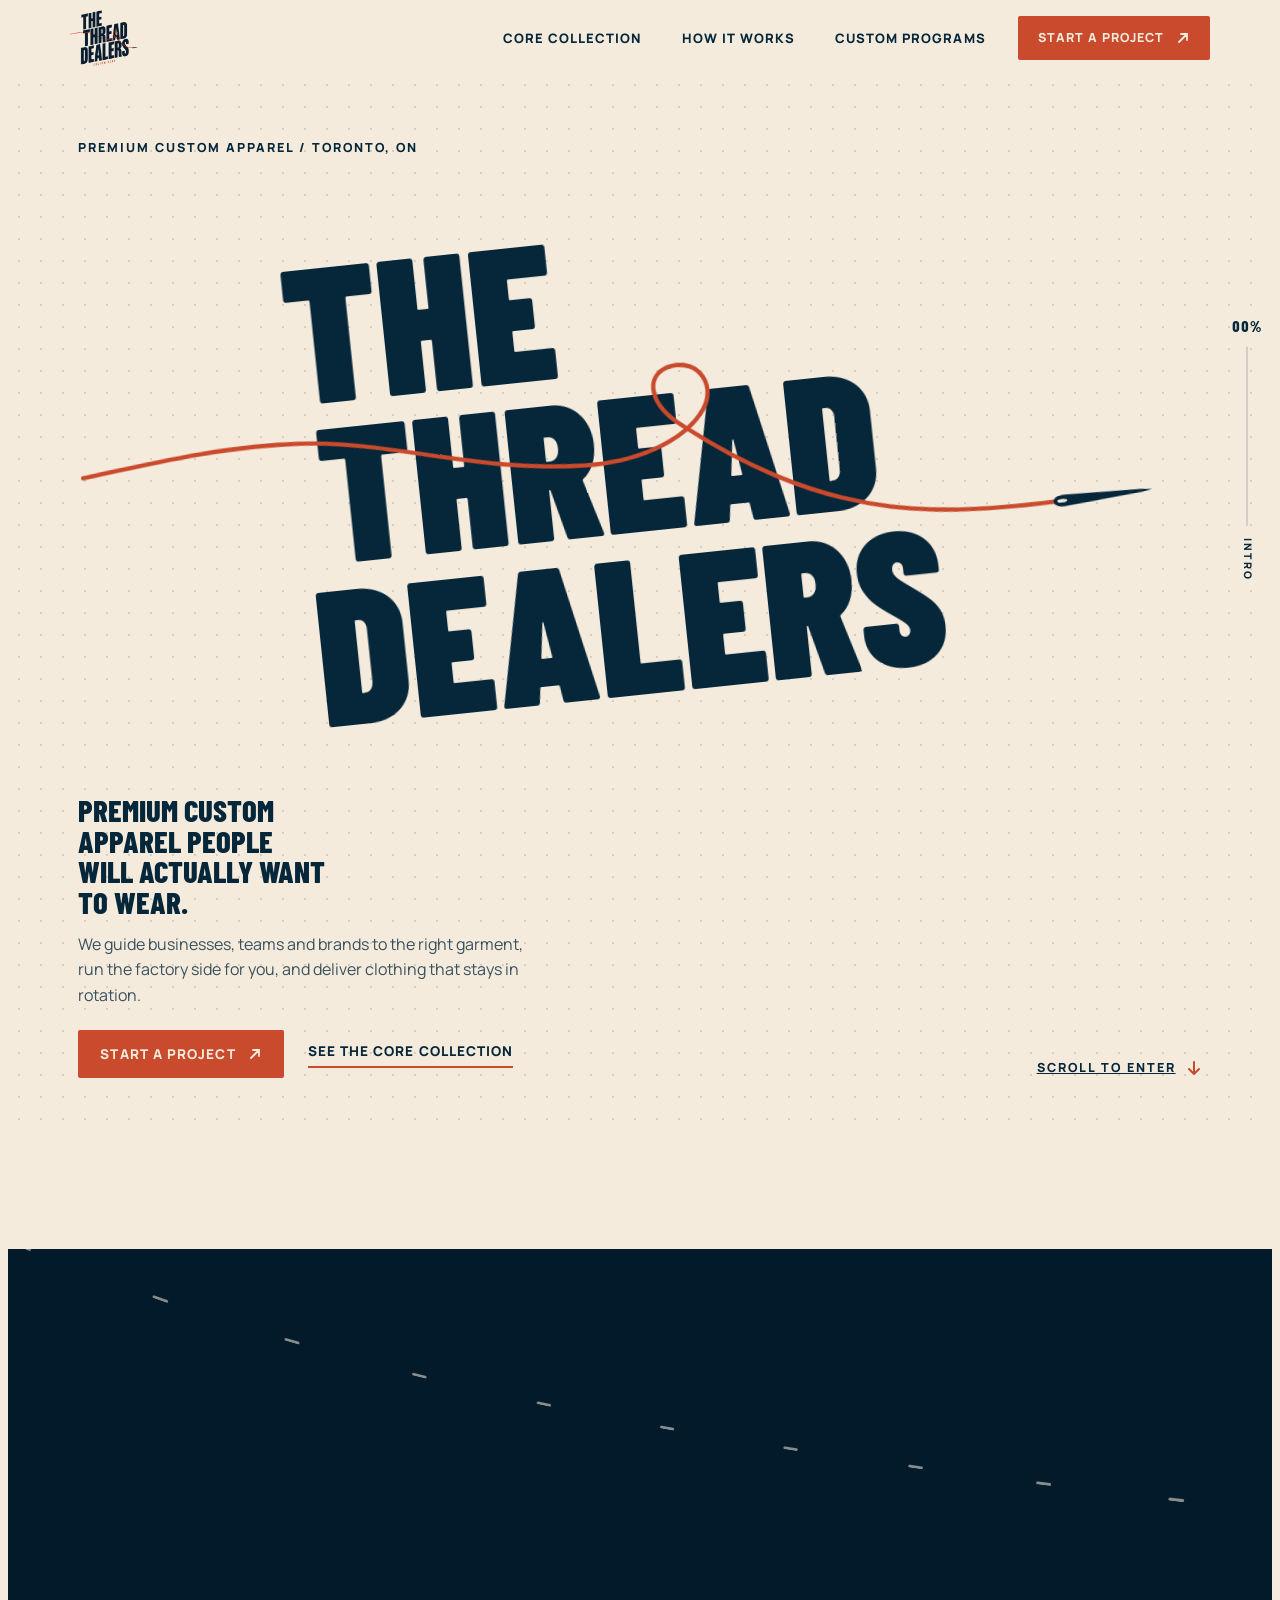
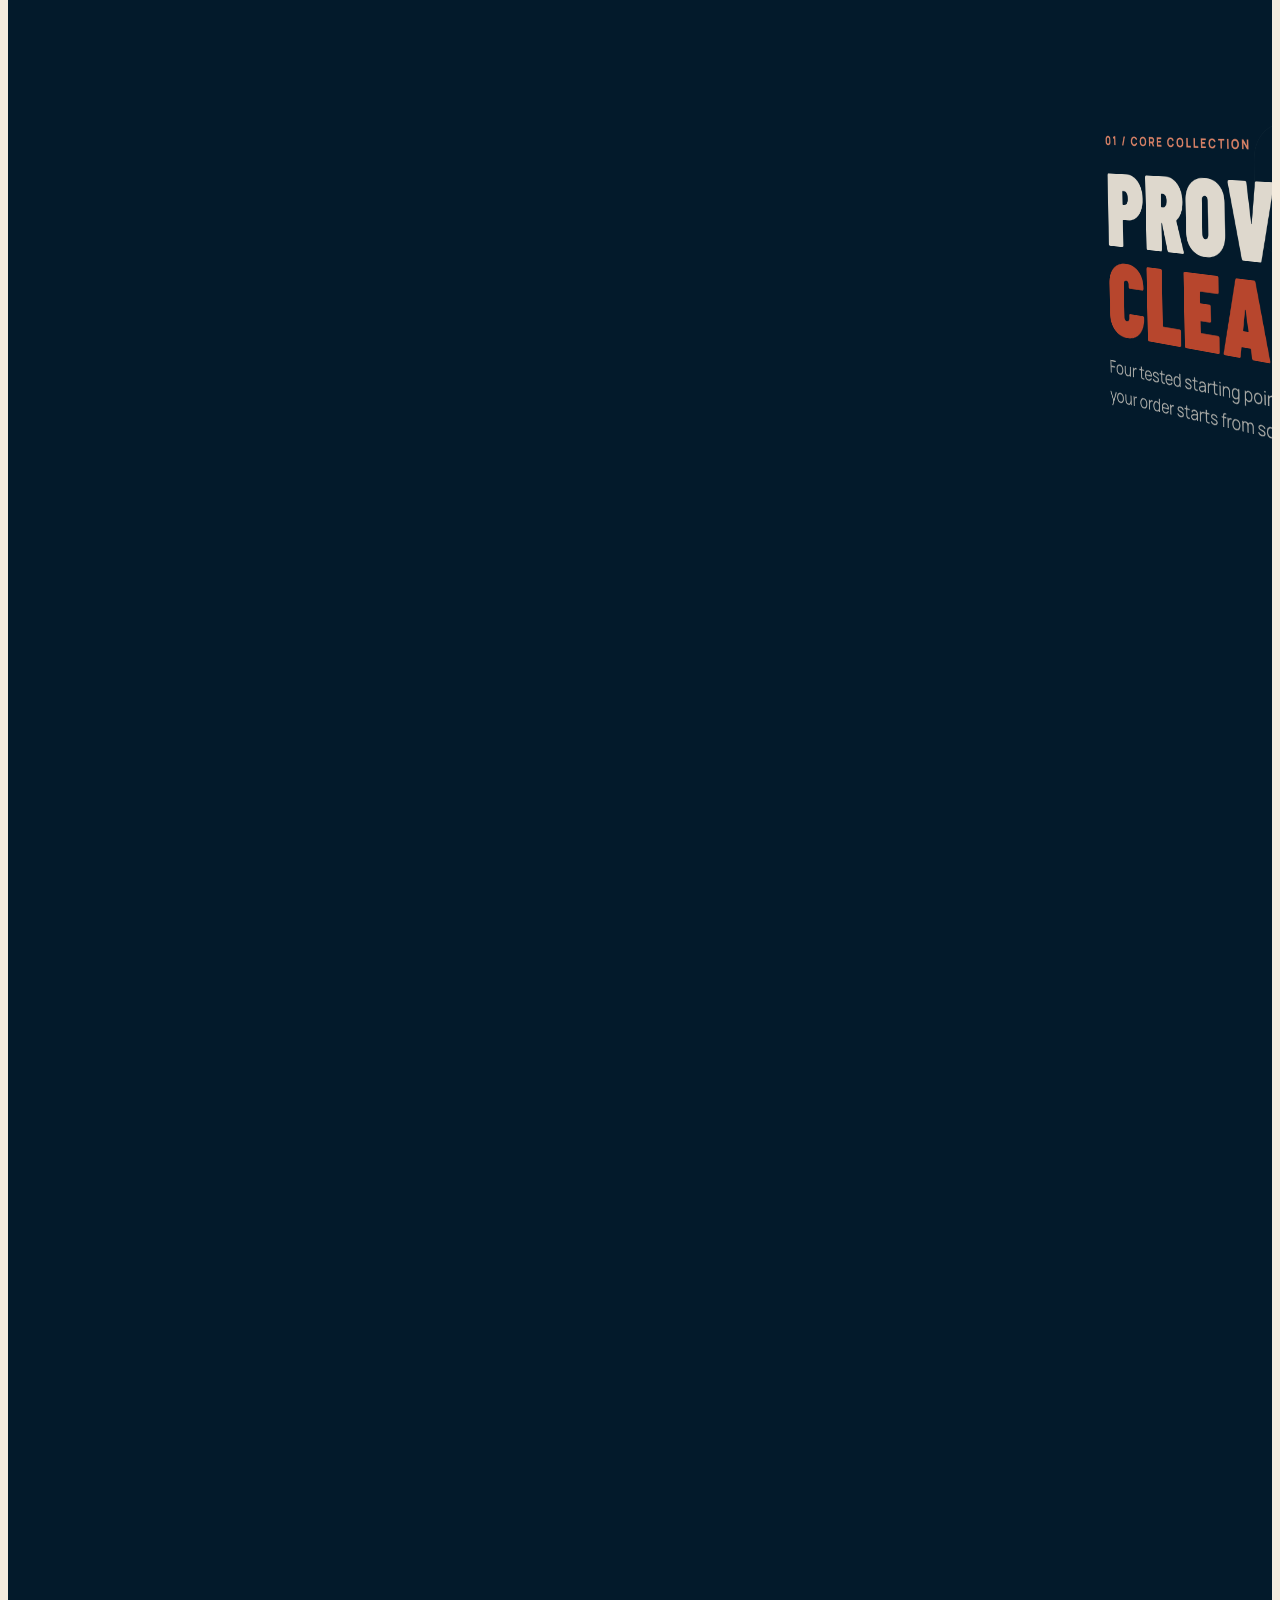
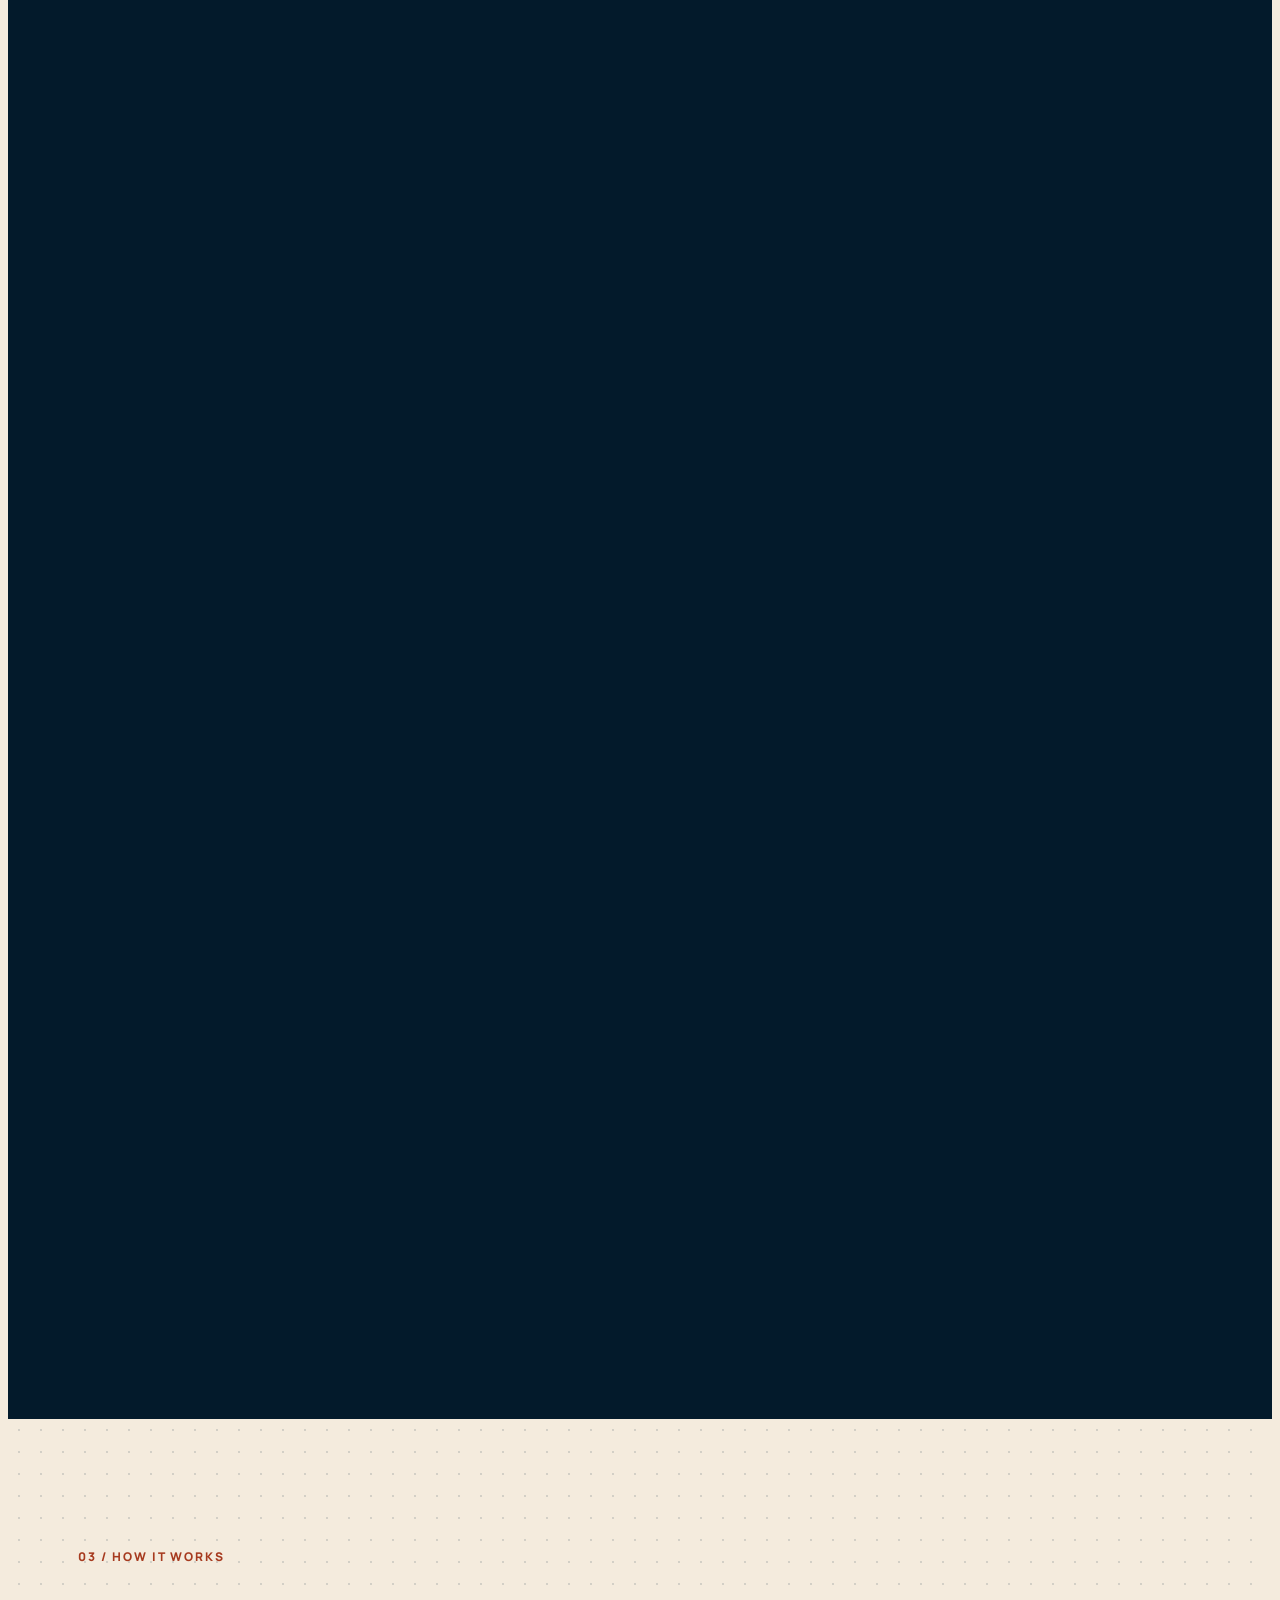
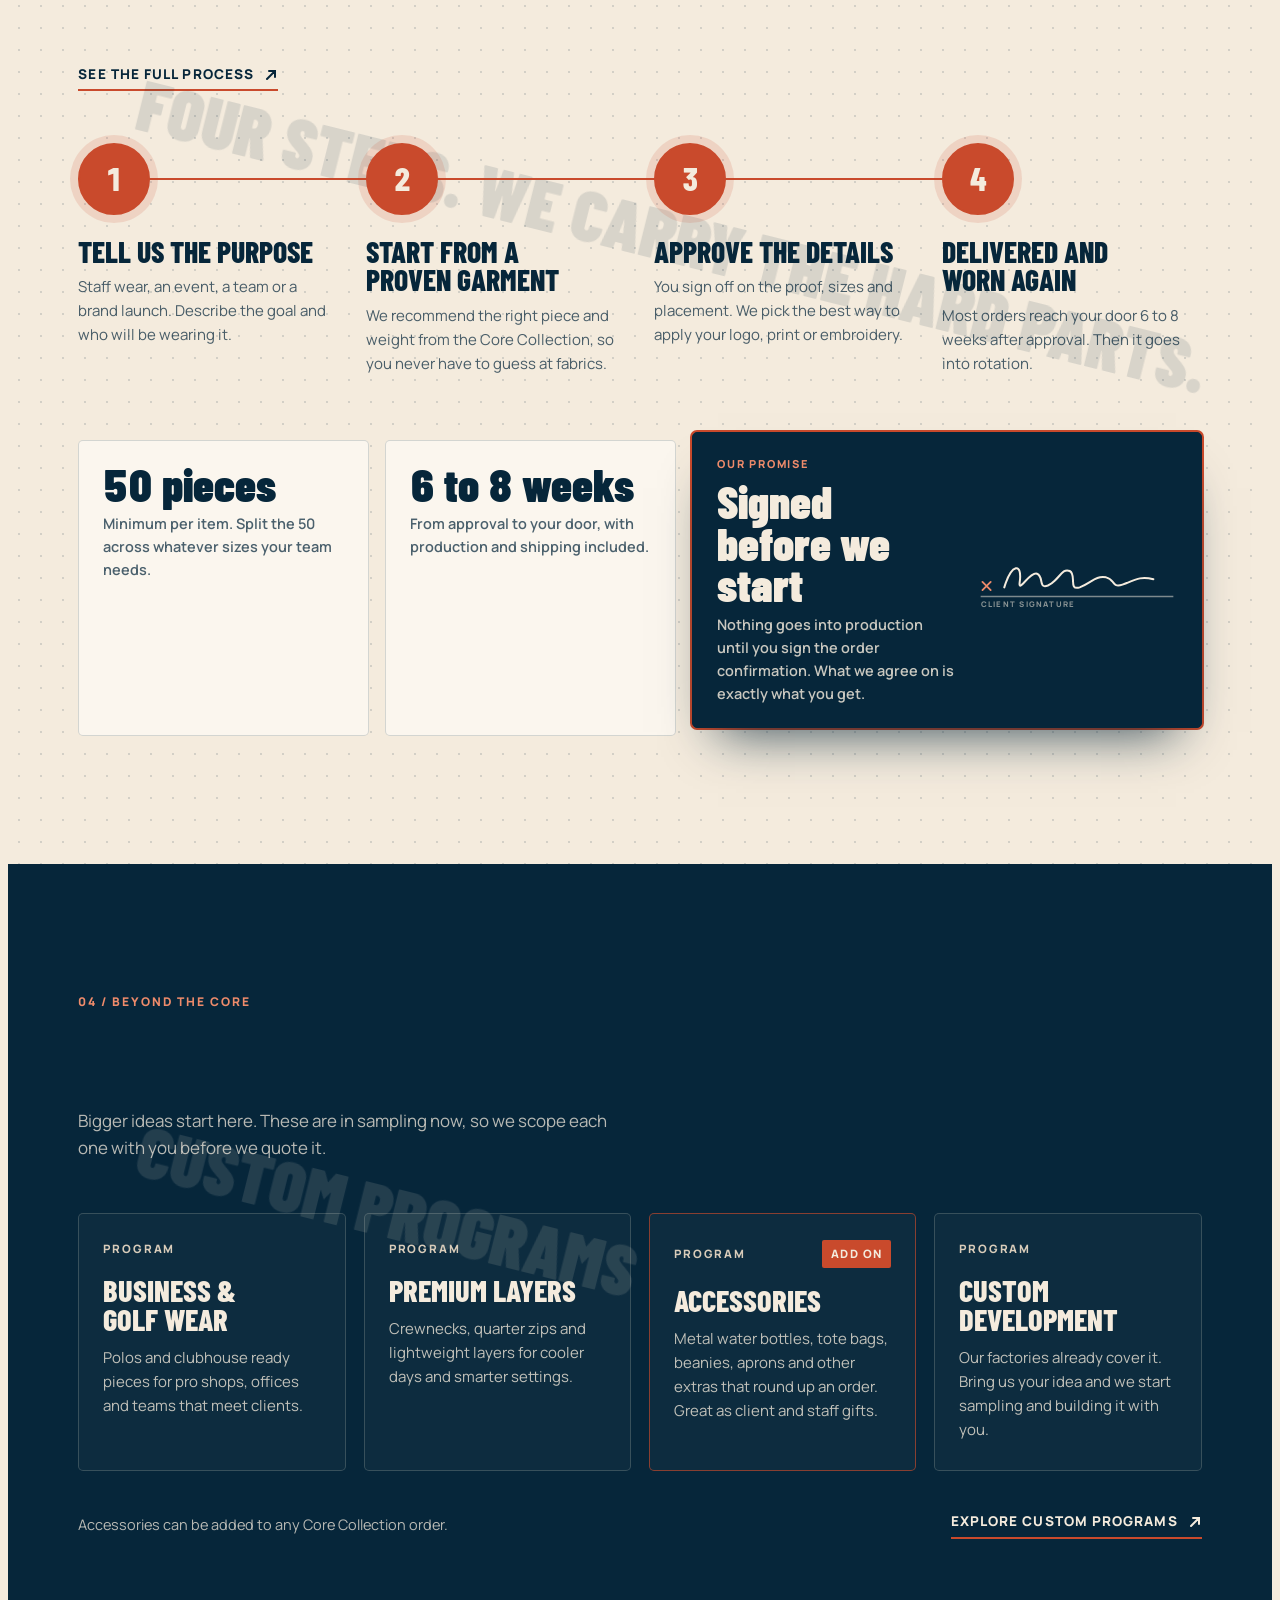
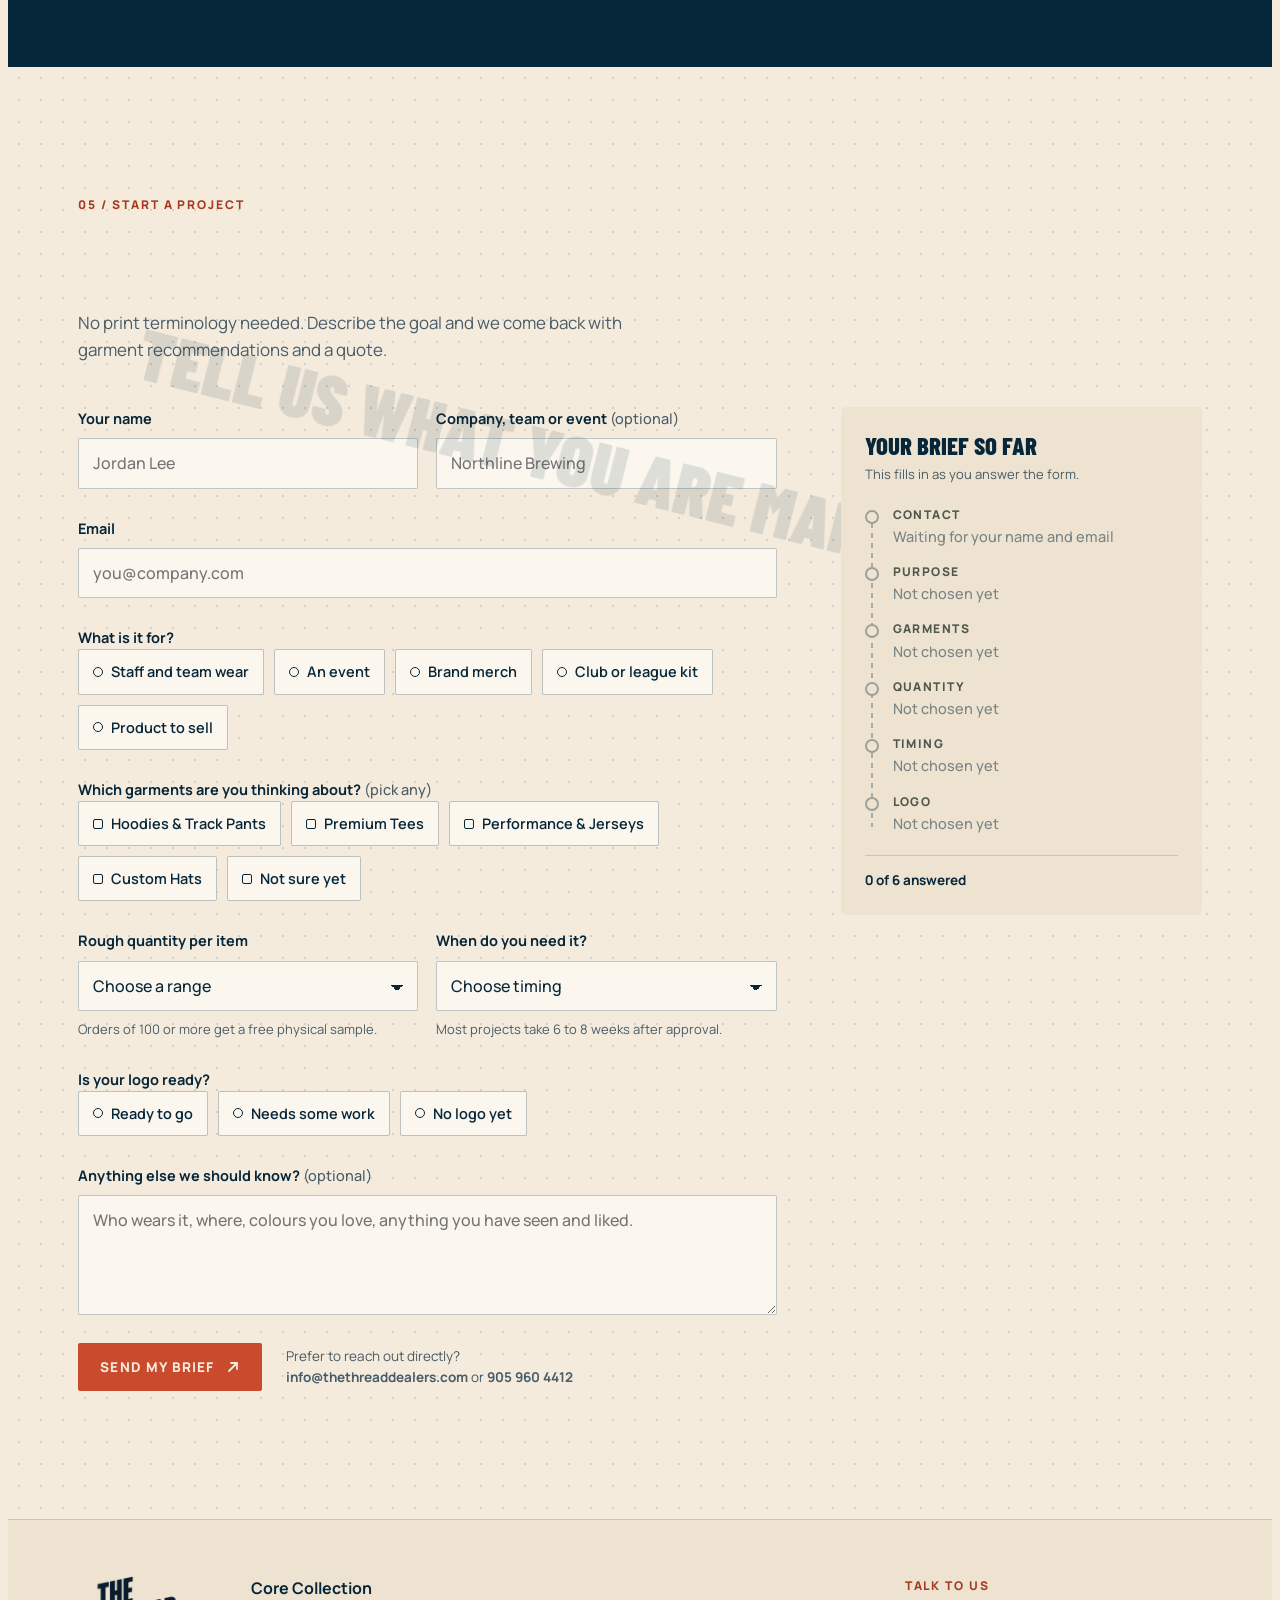
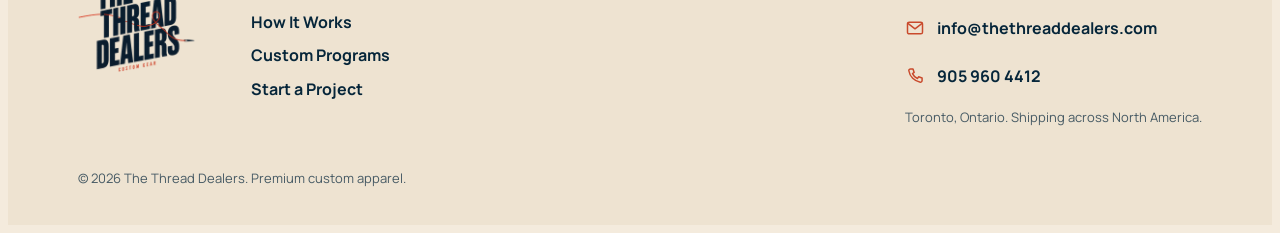
==== index.html @ 11644e48 "Add The Thread Dealers website Co-Authored-By: Claude Opus 5.5 <noreply@anthropic.com> Claude-Sessio" ====
<!doctype html>
<html lang="en">
<head>
<meta charset="utf-8">
<meta name="viewport" content="width=device-width,initial-scale=1,viewport-fit=cover">
<title>The Thread Dealers</title>
<meta name="description" content="The Thread Dealers is a Toronto custom apparel company making premium branded hoodies, tees, jerseys and hats for businesses, teams and events. 50 piece minimum, 6 to 8 weeks to your door, shipping across North America.">
<meta name="robots" content="index,follow">
<link rel="canonical" href="https://thethreaddealers.com/">
<meta name="theme-color" content="#031A2B">
<meta property="og:type" content="website">
<meta property="og:site_name" content="The Thread Dealers">
<meta property="og:title" content="The Thread Dealers | Premium Custom Apparel in Toronto">
<meta property="og:description" content="Premium custom apparel people will actually want to wear. Branded hoodies, tees, jerseys and hats for businesses, teams and events.">
<meta property="og:url" content="https://thethreaddealers.com/">
<meta property="og:locale" content="en_CA">
<meta name="twitter:card" content="summary_large_image">
<meta name="twitter:title" content="The Thread Dealers | Premium Custom Apparel in Toronto">
<meta name="twitter:description" content="Branded hoodies, tees, jerseys and hats built to be worn again. 50 piece minimum, 6 to 8 weeks.">
<script type="application/ld+json">{"@context":"https://schema.org","@graph":[
{"@type":"Organization","@id":"https://thethreaddealers.com/#org","name":"The Thread Dealers","url":"https://thethreaddealers.com/","email":"info@thethreaddealers.com","telephone":"+1-905-960-4412","slogan":"Premium custom apparel people will actually want to wear.","areaServed":[{"@type":"Country","name":"Canada"},{"@type":"Country","name":"United States"}],"address":{"@type":"PostalAddress","addressLocality":"Toronto","addressRegion":"ON","addressCountry":"CA"}},
{"@type":"WebSite","@id":"https://thethreaddealers.com/#site","url":"https://thethreaddealers.com/","name":"The Thread Dealers","publisher":{"@id":"https://thethreaddealers.com/#org"},"inLanguage":"en-CA"},
{"@type":"Service","name":"Custom branded apparel","serviceType":"Custom apparel manufacturing","provider":{"@id":"https://thethreaddealers.com/#org"},"areaServed":["Canada","United States"],
 "hasOfferCatalog":{"@type":"OfferCatalog","name":"Core Collection","itemListElement":[
  {"@type":"Offer","itemOffered":{"@type":"Product","name":"Custom hoodies and track pants","url":"https://thethreaddealers.com/hoodies-track-pants.html"}},
  {"@type":"Offer","itemOffered":{"@type":"Product","name":"Custom premium tees","url":"https://thethreaddealers.com/premium-tees.html"}},
  {"@type":"Offer","itemOffered":{"@type":"Product","name":"Custom performance shirts and jerseys","url":"https://thethreaddealers.com/performance-jerseys.html"}},
  {"@type":"Offer","itemOffered":{"@type":"Product","name":"Custom hats","url":"https://thethreaddealers.com/custom-hats.html"}}]}}]}</script>

<meta name="claude:viewport-fit-sides" content="cover">
<link rel="preconnect" href="https://fonts.googleapis.com">
<link rel="preconnect" href="https://fonts.gstatic.com" crossorigin>
<link rel="stylesheet" href="https://fonts.googleapis.com/css2?family=Barlow+Condensed:wght@600;700;800;900&family=Manrope:wght@400;500;600;700;800&display=swap">
<style>
/* Layout: cream dot grid hero; a navy pinned chapter where four cream cards ride a 360 degree helix around the camera,
   the camera then tips upward through the spiral and the cost per wear story plays at its centre; calm bands after. */
:root{
  --cream:#F4EBDD;
  --cream-2:#EEE3D1;
  --paper:#FBF6EE;
  --stone:#D8CCBA;
  --ink:#06263A;
  --deep:#031A2B;
  --rust:#C94A2C;
  --rust-ink:#A63A1F;
  --rust-lite:#EE8B6B;
  --olive:#4F584C;
  --muted:rgba(6,38,58,.72);
  --line:rgba(6,38,58,.16);
  --cream-line:rgba(244,235,221,.18);
  --dots:rgba(6,38,58,.14);
  --display:"Barlow Condensed","Arial Narrow","Roboto Condensed",system-ui,sans-serif;
  --body:"Manrope",system-ui,-apple-system,"Segoe UI",Roboto,sans-serif;
  --gl:max(clamp(16px,5.5vw,84px),env(safe-area-inset-left,0px));
  --gr:max(clamp(16px,5.5vw,84px),env(safe-area-inset-right,0px));
  --head-h:76px;
  color-scheme:light;
}
*,*::before,*::after{box-sizing:border-box}
html{scroll-behavior:smooth}
@media (prefers-reduced-motion:reduce){html{scroll-behavior:auto}}
body{background:var(--cream);color:var(--ink);font-family:var(--body);font-size:16px;line-height:1.6;-webkit-font-smoothing:antialiased}
body::before{content:"";position:fixed;inset:0 0 auto;height:env(safe-area-inset-top,0px);z-index:60;background:var(--cream)}
a{color:inherit}
:focus-visible{outline:3px solid var(--rust);outline-offset:3px;border-radius:2px}
.sr{position:absolute!important;width:1px;height:1px;padding:0;margin:-1px;overflow:hidden;clip:rect(0 0 0 0);white-space:nowrap;border:0}
.wrap{max-width:1360px;margin-inline:auto;padding-left:var(--gl);padding-right:var(--gr)}
section{overflow-x:clip}
h1,h2,h3{text-wrap:balance}
.dotgrid{background-image:radial-gradient(var(--dots) 1px,transparent 1.3px);background-size:22px 22px}
.eyebrow{font-size:12px;font-weight:800;letter-spacing:.16em;text-transform:uppercase;color:var(--rust-ink);margin:0 0 14px}
.h2{font-family:var(--display);font-weight:900;text-transform:uppercase;font-size:clamp(2.6rem,5.6vw,5.2rem);line-height:.88;margin:0}
.intro{max-width:56ch;color:var(--muted);font-size:1.06rem;margin:18px 0 0}

/* Buttons and links */
.btn{display:inline-flex;align-items:center;justify-content:center;gap:12px;background:var(--rust);color:var(--cream);font:800 13.5px/1 var(--body);letter-spacing:.08em;text-transform:uppercase;padding:17px 22px;border-radius:2px;border:0;text-decoration:none;cursor:pointer;transition:background .2s,transform .2s}
.btn:hover{background:var(--ink)}
.btn:active{transform:translateY(1px)}
.btn svg{width:14px;height:14px;transition:transform .25s}
.btn:hover svg{transform:translate(2px,-2px)}
.link{font-weight:800;font-size:13.5px;letter-spacing:.08em;text-transform:uppercase;color:var(--ink);text-decoration:none;display:inline-flex;align-items:center;gap:10px;padding-bottom:4px;border-bottom:2px solid var(--rust);transition:gap .2s,color .2s}
.link:hover{gap:14px;color:var(--rust-ink)}
.link svg{width:14px;height:14px}

/* Header */
.top{position:fixed;top:0;left:0;right:0;z-index:50;padding-top:env(safe-area-inset-top,0px);background:rgba(244,235,221,.92);-webkit-backdrop-filter:blur(12px);backdrop-filter:blur(12px);border-bottom:1px solid transparent;transition:border-color .3s}
.top.scrolled{border-bottom-color:var(--line)}
.top::after{content:"";position:absolute;left:0;right:0;bottom:-1px;height:2px;background:var(--rust);transform-origin:0 50%;transform:scaleX(var(--page-p,0));display:none}
.top-inner{display:flex;align-items:center;gap:32px;height:var(--head-h)}
.brand{display:block;flex:none}
.brand img{display:block;height:56px;width:auto}
.nav{margin-left:auto}
.nav ul{display:flex;gap:40px;list-style:none;margin:0;padding:0}
.nav a{font-weight:800;font-size:13px;letter-spacing:.08em;text-transform:uppercase;text-decoration:none;position:relative;padding:6px 0}
.nav a::after{content:"";position:absolute;left:0;right:0;bottom:0;height:2px;background:var(--rust);transform:scaleX(0);transform-origin:0 50%;transition:transform .3s}
.nav a:hover::after,.nav a.on::after{transform:scaleX(1)}
.top .btn{padding:15px 20px;font-size:12.5px}
.menu-btn{display:none;margin-left:auto;background:none;border:1.5px solid var(--ink);border-radius:2px;width:44px;height:42px;cursor:pointer;color:var(--ink);align-items:center;justify-content:center}
.menu-btn svg{width:20px;height:20px}
.nav-cta{display:none}

/* Progress rail */
.rail{position:fixed;right:max(18px,env(safe-area-inset-right,0px));top:50%;transform:translateY(-50%);z-index:40;display:flex;flex-direction:column;align-items:center;gap:12px;pointer-events:none;color:var(--ink);transition:color .4s}
.rail-num{font-family:var(--display);font-weight:800;font-size:15px;letter-spacing:.06em;line-height:1;font-variant-numeric:tabular-nums}
.rail-track{width:2px;height:180px;background:currentColor;opacity:.9;position:relative;overflow:hidden;border-radius:2px}
.rail-track::before{content:"";position:absolute;inset:0;background:var(--cream);opacity:.0}
.rail-bg{position:absolute;inset:0;background:var(--line)}
.rail-fill{position:absolute;inset:0;background:var(--rust);transform-origin:50% 0;transform:scaleY(0)}
.rail-label{writing-mode:vertical-rl;font-size:10.5px;letter-spacing:.2em;text-transform:uppercase;font-weight:800;white-space:nowrap}
.on-dark .rail{color:var(--cream)}
.rail-track{background:transparent}

/* Hero */
.hero{position:relative;overflow:clip;padding-top:calc(var(--head-h) + env(safe-area-inset-top,0px) + clamp(36px,6vh,72px));padding-bottom:clamp(28px,5vh,56px)}
.hero-kicker{font-size:12.5px;font-weight:800;letter-spacing:.16em;text-transform:uppercase;margin:0}
.hero-title{display:flex;justify-content:center;padding:clamp(56px,10vh,120px) 0 clamp(40px,7vh,90px)}
.mega{margin:0;font-family:var(--display);font-weight:900;text-transform:uppercase;line-height:.84;letter-spacing:-.004em;font-size:clamp(4.2rem,min(15vw,27vh),15.5rem);color:var(--ink);min-width:0}
.mega-wrap{position:relative;display:inline-block;transform:rotate(-6deg);transform-origin:0 100%;will-change:transform}
.mega .line{display:block;white-space:nowrap}
.mega .l2{margin-left:.1em}
.thread{position:absolute;left:-34%;top:-2%;width:168%;height:104%;overflow:visible;pointer-events:none}
.thread path.t{fill:none;stroke:var(--rust);stroke-width:6.5;stroke-linecap:round}
.hero-foot{display:flex;flex-wrap:wrap;align-items:flex-end;justify-content:space-between;gap:28px 40px}
.hero-line{font-family:var(--display);font-weight:800;text-transform:uppercase;font-size:clamp(1.6rem,2.4vw,2.2rem);line-height:1;margin:0 0 14px;max-width:18ch}
.hero-sub{color:var(--muted);margin:0 0 22px;max-width:46ch}
.cta-row{display:flex;flex-wrap:wrap;gap:16px 24px;align-items:center}
.scroll-cue{display:flex;align-items:center;gap:10px;font-size:12.5px;font-weight:800;letter-spacing:.16em;text-transform:uppercase}
.scroll-cue svg{width:16px;height:16px;color:var(--rust)}
@media (prefers-reduced-motion:no-preference){.scroll-cue svg{animation:bob 1.6s ease-in-out infinite}}
@keyframes bob{50%{transform:translateY(4px)}}

/* Spiral chapter: shared */
.backdrop{position:fixed;inset:0;z-index:-1;background:var(--deep);opacity:0;pointer-events:none;will-change:opacity}
.js-blend .blend{background:transparent}
.js-blend .blend::before,.js-blend .blend::after{display:none}
.js-blend .hero.dotgrid{background-image:radial-gradient(rgba(6,38,58,var(--dot-a,.14)) 1px,transparent 1.3px)}
.hero .mega,.hero .hero-line{color:inherit}
.hero .hero-sub{color:inherit;opacity:.78}
.how,.start{background-color:var(--cream)}

.blend{position:relative;height:60vh;background:linear-gradient(180deg,#F4EBDD 0%,#EFE5D7 8%,#E3D9CC 17%,#CCC4BA 27%,#A9A7A3 38%,#7E8489 50%,#546170 62%,#2F4253 74%,#152C3E 86%,#08213A 93%,#031A2B 100%)}
.blend::before{content:"";position:absolute;inset:0;background-image:radial-gradient(rgba(6,38,58,.14) 1px,transparent 1.3px);background-size:22px 22px;-webkit-mask-image:linear-gradient(#000,transparent 55%);mask-image:linear-gradient(#000,transparent 55%)}
.blend::after{content:"";position:absolute;inset:0;background-image:radial-gradient(rgba(244,235,221,.07) 1px,transparent 1.3px);background-size:22px 22px;-webkit-mask-image:linear-gradient(transparent 45%,#000);mask-image:linear-gradient(transparent 45%,#000)}
.spiral{position:relative;background:var(--deep);color:var(--cream)}
.stage{position:relative;padding-block:clamp(56px,8vw,100px);background-image:radial-gradient(rgba(244,235,221,.07) 1px,transparent 1.3px);background-size:22px 22px}
.title-panel{max-width:600px;position:relative}
.title-panel .eyebrow{color:var(--rust-lite)}
.stage-title{font-family:var(--display);font-weight:900;text-transform:uppercase;font-size:clamp(3rem,6vw,6.4rem);line-height:.86;margin:0}
.stage-title span{display:block;color:var(--rust)}
.stage-sub{margin:20px 0 0;color:rgba(244,235,221,.75);max-width:40ch}
.hud,.env,.ghosts,.sts,.rings,.tech{display:none}
.scene-wrap{margin-top:44px}
.world{display:grid;grid-template-columns:repeat(2,minmax(0,1fr));gap:18px}

/* Cards */
.card{--cf:15px;position:relative;font-size:var(--cf);background-color:var(--cream);color:var(--ink);border-radius:.35em;padding:2.2em 2.4em 2em;display:grid;grid-template-columns:minmax(0,1fr) minmax(0,1.05fr);grid-template-rows:auto 1fr auto;column-gap:1.6em;row-gap:1.3em;overflow:hidden;background-image:radial-gradient(rgba(6,38,58,.12) .07em,transparent .09em);background-size:1.4em 1.4em;transition:transform .35s cubic-bezier(.2,.7,.2,1),box-shadow .35s}
.card-top{grid-column:1 / -1;display:flex;justify-content:space-between;align-items:center;gap:1em}
.card-idx{font-family:var(--display);font-weight:800;font-size:1.9em;letter-spacing:.06em;text-transform:uppercase;line-height:1}
@property --stamp{syntax:'<number>';inherits:true;initial-value:1}
@property --check{syntax:'<number>';inherits:true;initial-value:1}
.proof-stamp{position:absolute;z-index:3;top:1.2em;right:2em;width:10.5em;pointer-events:none;transform-origin:60% 50%;
  transform:rotate(calc(-11deg - (1 - var(--stamp)) * 24deg)) scale(calc(1 + (1 - var(--stamp)) * 1.5));
  opacity:clamp(0,calc(var(--stamp) * 2.2),1);will-change:transform,opacity;backface-visibility:hidden;-webkit-backface-visibility:hidden}
.proof-stamp svg{display:block;width:100%;height:auto;overflow:visible}
.proof-stamp .ps-o{fill:none;stroke:var(--rust);stroke-width:6}
.proof-stamp .ps-i{fill:none;stroke:var(--rust);stroke-width:2}
.proof-stamp .ps-c{fill:none;stroke:var(--rust);stroke-width:4.5}
.proof-stamp .ps-chk{fill:none;stroke:var(--rust);stroke-width:9;stroke-linecap:round;stroke-linejoin:round;stroke-dasharray:1;stroke-dashoffset:calc(1 - var(--check))}
.proof-stamp .ps-t{font-family:var(--display);font-weight:900;font-size:40px;letter-spacing:1px;fill:var(--rust)}
.proof-stamp .ps-s{font-family:var(--body);font-weight:800;font-size:9.5px;letter-spacing:1.6px;fill:var(--rust)}
html:not(.is-3d) .card{transition:--stamp .55s cubic-bezier(.3,1.6,.5,1),--check .55s cubic-bezier(.6,0,.3,1) .5s,transform .35s cubic-bezier(.2,.7,.2,1),box-shadow .35s}
.phone3d .proof-stamp{width:9.6em;top:.9em;right:1em}
.card-body{grid-column:1;grid-row:2;align-self:center;min-width:0}
.card-media{grid-column:2;grid-row:2;align-self:center;min-width:0;position:relative}
.card-title{font-family:var(--display);font-weight:900;text-transform:uppercase;font-size:3.2em;line-height:.86;margin:0;letter-spacing:-.005em;word-break:keep-all;overflow-wrap:normal;hyphens:manual}
.card-line{font-size:1.1em;font-weight:600;margin:.9em 0 0;color:var(--muted)}
.card-foot{grid-column:1 / -1;padding-top:1.2em;border-top:.12em solid var(--line);display:flex}
.card-link{display:inline-flex;align-items:center;gap:.7em;font-family:var(--display);font-weight:800;font-size:1.5em;letter-spacing:.06em;text-transform:uppercase;text-decoration:none;color:var(--ink);transition:gap .2s,color .2s}
.card-link svg{width:.8em;height:.8em;color:var(--rust)}
.card-link:hover{gap:1em;color:var(--rust-ink)}
.world .card:hover{transform:translateY(-6px)}

/* Tech flat garment art */
.art-svg,.tile-art{display:block;overflow:visible}
.art-svg{width:100%;height:auto}
.g-sil{fill:var(--paper);stroke:var(--ink);stroke-width:2.2;stroke-linejoin:round}
.g-dark{fill:rgba(6,38,58,.1);stroke:var(--ink);stroke-width:2;stroke-linejoin:round}
.g-btn{fill:var(--paper);stroke:var(--ink);stroke-width:1.6}
.g-seam{fill:none;stroke:var(--ink);stroke-width:1.2;stroke-linecap:round;stroke-linejoin:round;opacity:.7}
.g-rib{fill:none;stroke:var(--ink);stroke-width:.8;opacity:.45}
.g-fold{fill:none;stroke:var(--ink);stroke-width:.9;stroke-linecap:round;opacity:.3}
.g-stitch{fill:none;stroke:var(--rust);stroke-width:1.5;stroke-dasharray:3 2.6;stroke-linecap:round}
.num{font-family:var(--display);font-weight:900;font-size:46px;fill:none;stroke:var(--ink);stroke-width:1.5}
.callout path{fill:none;stroke:var(--ink);stroke-width:.8;opacity:.55}
.callout circle{fill:var(--rust)}
.callout text{font:800 8.4px var(--body);letter-spacing:.12em;fill:rgba(6,38,58,.7)}

/* Quality panel: shared */
.quality-panel{position:relative;z-index:4;margin-top:clamp(64px,9vw,110px)}
.q-head{text-align:center;max-width:760px;margin:0 auto}
.q-head .eyebrow{color:var(--rust-lite)}
.q-title{font-family:var(--display);font-weight:900;text-transform:uppercase;font-size:clamp(2.3rem,4.2vw,4rem);line-height:.88;margin:0}
.q-meter{display:flex;align-items:center;gap:16px;max-width:640px;margin:18px auto 0}
.q-meter b{font-family:var(--display);font-weight:800;font-size:1rem;letter-spacing:.14em;text-transform:uppercase;white-space:nowrap;font-variant-numeric:tabular-nums}
.q-meter b span{font-size:1.9rem;letter-spacing:.02em;margin-left:6px;color:var(--cream)}
.q-bar{flex:1;height:3px;background:rgba(244,235,221,.18);position:relative;border-radius:2px;overflow:hidden}
.q-bar i{position:absolute;inset:0;background:var(--rust);transform-origin:0 50%;transform:scaleX(0)}
.q-tiles{display:grid;grid-template-columns:repeat(2,minmax(0,1fr));gap:16px;max-width:940px;margin:22px auto 0}
.tile{position:relative;background:var(--cream);color:var(--ink);border-radius:5px;padding:18px 22px;display:grid;grid-template-columns:92px minmax(0,1fr);gap:4px 18px;align-items:center;overflow:hidden;min-width:0}
.tile-tag{grid-column:1 / -1;display:flex;justify-content:space-between;align-items:baseline;gap:10px;border-bottom:1px solid var(--line);padding-bottom:10px;margin-bottom:6px}
.tile-tag span{font-size:12px;font-weight:800;letter-spacing:.16em;text-transform:uppercase;color:var(--olive)}
.tile.good .tile-tag span{color:var(--rust-ink)}
.tile-tag strong{font-family:var(--display);font-weight:800;font-size:1.35rem;text-transform:uppercase;line-height:1}
.tile-art{width:92px;height:92px;transition:transform .6s cubic-bezier(.3,1.4,.5,1),filter .6s,opacity .6s}
.tile-stats{display:grid;grid-template-columns:auto 1fr;gap:2px 16px;align-items:baseline;margin:0}
.tile-stats dt{font-size:12px;font-weight:800;letter-spacing:.12em;text-transform:uppercase;color:var(--muted)}
.tile-stats dd{margin:0;font-family:var(--display);font-weight:900;font-size:2.4rem;line-height:1;font-variant-numeric:tabular-nums;text-align:right}
.tile.good .cpw{color:var(--rust)}
.tile-note{grid-column:1 / -1;margin:6px 0 0;font-size:13.5px;font-weight:600;color:var(--muted);min-height:1.4em}
.tile-dots{grid-column:1 / -1;display:grid;grid-template-columns:repeat(25,minmax(0,1fr));gap:3px;margin-top:8px}
.tile-dots i{aspect-ratio:1;border-radius:50%;background:rgba(6,38,58,.13);transition:background .15s}
.tile-dots i.on{background:var(--ink)}
.tile.good .tile-dots i.on{background:var(--rust)}
.tile-dots.two{grid-template-columns:repeat(25,minmax(0,1fr))}
.stamp{position:absolute;right:18px;bottom:30px;transform:rotate(-9deg) scale(1.6);opacity:0;border:2.5px solid var(--rust);color:var(--rust);font-family:var(--display);font-weight:900;font-size:1.2rem;letter-spacing:.06em;text-transform:uppercase;padding:4px 10px;line-height:1.05;text-align:center;transition:opacity .25s,transform .35s cubic-bezier(.3,1.6,.5,1);pointer-events:none;background:rgba(244,235,221,.9)}
.tile.retired .stamp{opacity:1;transform:rotate(-9deg) scale(1)}
.tile.retired .tile-art{transform:translateY(10px) rotate(-14deg) scale(.84);filter:grayscale(1);opacity:.4}
.tile.retired .tile-stats dd{color:rgba(6,38,58,.45)}
.tile.retired .tile-dots i:not(.on){background:repeating-linear-gradient(45deg,rgba(6,38,58,.12) 0 1px,transparent 1px 3px)}
.q-graph{max-width:940px;margin:14px auto 0;display:grid;grid-template-columns:auto minmax(0,1fr);gap:16px;align-items:center}
.q-graph figcaption{font-size:11px;font-weight:800;letter-spacing:.14em;text-transform:uppercase;color:rgba(244,235,221,.6);line-height:1.5}
.q-graph figcaption b{display:block;color:var(--cream);font-size:12px}
.q-graph svg{width:100%;height:auto;display:block;overflow:visible}
.g-base{stroke:rgba(244,235,221,.18);stroke-width:1}
.g-ten{stroke:var(--stone);stroke-width:1.2;stroke-dasharray:4 5;opacity:.55}
.g-lbl{font:700 10.5px var(--body);fill:rgba(244,235,221,.55);font-variant-numeric:tabular-nums}
.g-quick{fill:none;stroke:var(--stone);stroke-width:2.2;stroke-linecap:round}
.g-qual{fill:none;stroke:var(--rust);stroke-width:2.6;stroke-linecap:round;stroke-linejoin:round}
.g-dot{fill:var(--rust);stroke:var(--deep);stroke-width:2.5}
.g-even{transition:opacity .35s}
.g-even circle{fill:var(--deep);stroke:var(--rust-lite);stroke-width:2}
.g-even text{font:800 10.5px var(--body);fill:var(--rust-lite)}
.q-foot{display:grid;justify-items:center;gap:16px;max-width:760px;margin:22px auto 0;text-align:center}
.q-msg p{margin:0;font-family:var(--display);font-weight:700;font-size:clamp(1.3rem,1.8vw,1.7rem);line-height:1.1}
.q-msg p span{color:var(--rust-lite)}
.q-order{display:grid;gap:12px;justify-items:start;border-left:2px solid var(--rust);padding-left:18px}
.q-order p{margin:0;font-size:14.5px;color:rgba(244,235,221,.8)}
.q-order b{color:var(--cream)}
.q-order .btn{padding:14px 18px;font-size:12.5px}
.replay{display:none;margin:18px auto 0;font:800 12.5px var(--body);letter-spacing:.1em;text-transform:uppercase;background:none;color:var(--cream);border:1.5px solid var(--cream-line);border-radius:2px;padding:10px 14px;cursor:pointer}
.replay:hover{border-color:var(--rust)}
.static-q .replay{display:block}

/* Spiral chapter: pinned 3D world */
.is-3d .blend{height:14vh}
.is-3d .spiral{height:730vh}
.is-3d .stage{position:sticky;top:0;height:100vh;height:100svh;padding:0;overflow:clip;background-image:none}
.is-3d .stage-wrap{position:absolute;inset:0;max-width:none;padding:0}
.is-3d .env{display:block;position:absolute;inset:0;overflow:hidden;pointer-events:none;z-index:0}
.env-l{position:absolute;inset:-900px;background-repeat:repeat;will-change:transform}
.env-grid{background-image:radial-gradient(rgba(244,235,221,.075) 1px,transparent 1.3px);background-size:22px 22px}
.arcs{position:absolute;left:50%;top:54%;width:0;height:0;will-change:transform}
.arc{position:absolute;border-radius:50%;border:1px solid transparent;will-change:transform}
.arc.a1{width:62vmax;height:62vmax;margin:-31vmax;border-top-color:rgba(244,235,221,.08);border-right-color:rgba(244,235,221,.08)}
.arc.a2{width:88vmax;height:88vmax;margin:-44vmax;border-bottom-color:rgba(244,235,221,.07);border-style:dashed}
.arc.a3{width:112vmax;height:112vmax;margin:-56vmax;border-left-color:rgba(201,74,44,.2);border-top-color:rgba(201,74,44,.2)}
.arc.a4{width:140vmax;height:140vmax;margin:-70vmax;border-right-color:rgba(244,235,221,.06);border-bottom-color:rgba(244,235,221,.06)}
.arc.a5{width:172vmax;height:172vmax;margin:-86vmax;border-top-color:rgba(244,235,221,.05);border-style:dashed}
.arc.a6{width:76vmax;height:76vmax;margin:-38vmax;border-left-color:rgba(244,235,221,.06)}
.env-vig{position:absolute;inset:0;opacity:0;background:radial-gradient(ellipse 75% 70% at 50% 55%,transparent 35%,rgba(1,10,18,.82) 100%)}
.is-3d .tech{display:block;position:absolute;inset:0;pointer-events:none;z-index:2}
.hline{position:absolute;left:0;right:0;top:54%;height:1px;background:linear-gradient(90deg,transparent,rgba(244,235,221,.16) 15%,rgba(244,235,221,.16) 85%,transparent);z-index:0}
.hline::before,.hline::after{content:"";position:absolute;top:-4px;width:1px;height:9px;background:rgba(244,235,221,.4)}
.hline::before{left:12%}.hline::after{right:12%}
.frame{position:absolute;left:50%;top:54%;width:600px;height:400px;transform:translate(-50%,-50%);will-change:transform,opacity}
.frame i{position:absolute;width:22px;height:22px;border:0 solid var(--rust)}
.frame i:nth-child(1){left:0;top:0;border-width:2px 0 0 2px}
.frame i:nth-child(2){right:0;top:0;border-width:2px 2px 0 0}
.frame i:nth-child(3){left:0;bottom:0;border-width:0 0 2px 2px}
.frame i:nth-child(4){right:0;bottom:0;border-width:0 2px 2px 0}
.compass{position:absolute;left:50%;bottom:calc(26px + env(safe-area-inset-bottom,0px));width:min(460px,40vw);height:46px;transform:translateX(-50%);overflow:hidden;-webkit-mask-image:linear-gradient(90deg,transparent,#000 22%,#000 78%,transparent);mask-image:linear-gradient(90deg,transparent,#000 22%,#000 78%,transparent);will-change:opacity}
.compass-strip{position:absolute;left:50%;top:18px;height:28px;will-change:transform}
.compass-strip span{position:absolute;top:12px;transform:translateX(-50%);font:800 10.5px var(--body);letter-spacing:.08em;color:rgba(244,235,221,.75);font-variant-numeric:tabular-nums}
.compass-mark{position:absolute;left:50%;top:14px;width:2px;height:14px;background:var(--rust);transform:translateX(-50%)}
.readout{position:absolute;left:50%;top:0;transform:translateX(-50%);font:800 10px var(--body);letter-spacing:.18em;color:var(--rust-lite);white-space:nowrap;font-variant-numeric:tabular-nums}
.is-3d .scene-wrap{position:absolute;inset:0;margin:0;pointer-events:none;z-index:1}
.is-3d .scene{position:absolute;left:50%;top:54%;width:0;height:0;will-change:transform}
.is-3d .world{position:absolute;left:0;top:0;width:0;height:0;display:block;transform-style:preserve-3d}
.is-3d .world .card,.is-3d .world .title-panel{position:absolute;width:var(--cw);height:var(--ch);left:calc(var(--cw) / -2);top:calc(var(--ch) / -2);backface-visibility:hidden;-webkit-backface-visibility:hidden;will-change:transform,opacity;transition:none;pointer-events:none;margin:0}
.is-3d .world .card{box-shadow:0 50px 90px -40px rgba(0,0,0,.7);padding:2.6em 3em 2.4em}
.is-3d .world .is-front{pointer-events:auto}
.is-3d .world .card:hover{transform:none}
.is-3d .title-panel{max-width:none;font-size:var(--cf);display:flex;flex-direction:column;justify-content:center;padding:0 1em}
.is-3d .title-panel .stage-title{font-size:7.6em}
.is-3d .title-panel .stage-sub{font-size:1.3em;max-width:30em}
.is-3d .title-panel .eyebrow{font-size:.9em}
.is-3d .card-title{font-size:5.4em}
.is-3d .card-line{font-size:1.35em}
.is-3d .card-idx{font-size:2.2em}
.is-3d .card-link{font-size:1.75em}
.is-3d .ghosts,.is-3d .sts,.is-3d .rings{display:block;position:absolute;left:0;top:0;transform-style:preserve-3d}
.ghost{position:absolute;left:0;top:0;font-family:var(--display);font-weight:900;text-transform:uppercase;line-height:.8;white-space:nowrap;color:transparent;-webkit-text-stroke:1.5px rgba(244,235,221,.22);backface-visibility:hidden;-webkit-backface-visibility:hidden;will-change:transform,opacity;pointer-events:none}
.ring{position:absolute;left:0;top:0;will-change:transform,opacity}
.ring{background-size:100% 100%;background-repeat:no-repeat}
.st{position:absolute;left:-11px;top:-2px;width:22px;height:4px;border-radius:2px;background:var(--rust);will-change:transform,opacity}
.st.b{background:var(--cream)}
.is-3d .hud{display:block;position:absolute;z-index:5;left:var(--gl);bottom:calc(30px + env(safe-area-inset-bottom,0px));will-change:opacity}
.hud .eyebrow{color:var(--rust-lite);margin:0 0 8px}
.hud-row{display:flex;align-items:baseline;gap:14px}
.hud-row b{font-family:var(--display);font-weight:800;font-size:2.2rem;line-height:1;font-variant-numeric:tabular-nums}
.hud-row b small{font-size:1rem;color:rgba(244,235,221,.6)}
.hud-row span{font-weight:700;font-size:15px}
.hud-ticks{display:flex;gap:6px;margin-top:12px}
.hud-ticks i{width:28px;height:3px;border-radius:2px;background:rgba(244,235,221,.2);transition:background .3s}
.hud-ticks i.on{background:var(--rust)}
.is-3d .quality-panel{position:absolute;left:50%;top:calc(50% + var(--head-h) / 2);width:min(980px,calc(100vw - 2 * var(--gl) - 60px));margin:0;transform:translate(-50%,-50%);opacity:0;pointer-events:none;will-change:opacity,transform;z-index:6}
.is-3d .quality-panel.live{pointer-events:auto}
.is-3d .quality-panel::before{content:"";position:absolute;inset:-10% -12%;z-index:-1;background:radial-gradient(closest-side,rgba(3,26,43,.95),rgba(3,26,43,.7) 62%,transparent);pointer-events:none}
.scroll-hint{display:none}
.is-3d .scroll-hint{display:flex;position:absolute;right:calc(var(--gr) + 40px);bottom:calc(30px + env(safe-area-inset-bottom,0px));z-index:5;align-items:center;gap:10px;font-size:12.5px;font-weight:800;letter-spacing:.16em;text-transform:uppercase;color:var(--cream);text-decoration:none}
.scroll-hint svg{width:16px;height:16px;color:var(--rust)}
@media (max-width:1100px){.is-3d .compass{display:none}}


/* Garment drawings (raster flats): sized by width so every browser lays them out the same */
.art-img{display:flex;align-items:center;justify-content:center;gap:5%;width:100%}
.art-img img{display:block;height:auto;max-width:none;filter:drop-shadow(0 12px 14px rgba(6,38,58,.14))}
.art-hd img:first-child{width:50%}
.art-hd img:last-child{width:25%}
.art-te img{width:50%}
.art-je img{width:54%}
.art-cp img{width:80%}
.tile-art{object-fit:contain}

/* Custom programs: the card nearest the middle of a phone screen pops like a hover */
.prog.pop{transform:translateY(-12px) scale(1.04);z-index:2;border-color:var(--rust);background:#0A3350;box-shadow:0 40px 60px -28px rgba(0,0,0,.85),0 16px 28px -18px rgba(201,74,44,.4)}

/* Lite mode (phones, touch tablets): same motion, light graphics so phones never run out of memory */
.lite .env-l:not(.env-grid),.lite .arcs,.lite .ghosts,.lite .rings{display:none!important}
.lite .env-grid{inset:0;will-change:auto;transform:none!important}
.lite .st{will-change:auto}
.lite .top{-webkit-backdrop-filter:none;backdrop-filter:none;background:var(--cream)}
.lite .proof-stamp g{filter:none!important}
.lite .is-3d .world .card,.lite.is-3d .world .card{box-shadow:0 22px 40px -26px rgba(0,0,0,.75)}
.lite .art-img img{filter:none}
.lite .card{background-image:none}
.lite .quality-panel::before{background:rgba(3,26,43,.9);inset:-14px;border-radius:10px}
.lite .backdrop{will-change:auto}
.lite .frame{will-change:auto}
.lite.is-3d .spiral{height:590vh}
.tape{display:none!important}

/* Card drawings as backgrounds (one painted layer per card) */
.bg-art{display:block;flex:none;width:var(--w);height:0;padding-bottom:calc(var(--w) * var(--k));background-position:center;background-repeat:no-repeat;background-size:contain}
.art-hd .bg-hoodie{--w:50%}
.art-hd .bg-pants{--w:25%}
.art-te .bg-art{--w:50%}
.art-je .bg-art{--w:54%}
.art-cp .bg-art{--w:80%}
.bg-hoodie{background-image:url(img/hoodie.webp),var(--d-hoodie)}
.bg-pants{background-image:url(img/pants.webp),var(--d-pants)}
.bg-tee{background-image:url(img/tee.webp),var(--d-tee)}
.bg-jersey{background-image:url(img/jersey.webp),var(--d-jersey)}
.bg-cap{background-image:url(img/cap.webp),var(--d-cap)}
@media (max-width:900px),(pointer:coarse){
  .bg-hoodie{background-image:var(--d-hoodie)}
  .bg-pants{background-image:var(--d-pants)}
  .bg-tee{background-image:var(--d-tee)}
  .bg-jersey{background-image:var(--d-jersey)}
  .bg-cap{background-image:var(--d-cap)}
}
/* release the spiral's graphics once it is off screen (phones) */
.lite .spiral.off .stage>*{display:none!important}

.tile-bg{display:block;padding:0;height:auto;aspect-ratio:1;background-position:center;background-size:contain;background-repeat:no-repeat}

/* Stamp impact: a shadow that tightens as the stamp drops, then an ink ring on landing */
.ps-shadow{position:absolute;z-index:2;top:1.6em;right:2.4em;width:10em;height:5.4em;border-radius:1em;background:radial-gradient(closest-side,rgba(6,38,58,.38),rgba(6,38,58,0));opacity:0;pointer-events:none;will-change:transform,opacity}
.phone3d .ps-shadow{width:8.4em;height:4.6em;top:1.1em;right:1.2em}
.ps-burst{position:absolute;inset:-6%;border:.35em solid var(--rust);border-radius:1.2em;opacity:calc((1 - var(--hit,0)) * min(1, var(--hit,0) * 40));transform:scale(calc(1 + var(--hit,0) * .45));pointer-events:none}
@property --hit{syntax:'<number>';inherits:true;initial-value:0}
html:not(.is-3d) .proof-stamp{transition:--stamp .5s cubic-bezier(.55,0,.9,.4),--hit .6s ease-out .5s,--check .7s cubic-bezier(.6,0,.3,1) .9s}

/* Tape measure */
.tape{position:absolute;left:0;top:0;transform-style:preserve-3d}
html:not(.is-3d) .tape{display:none}
.tseg{position:absolute;left:0;top:0;width:var(--sw);height:var(--th);margin:calc(var(--th) / -2) 0 0 calc(var(--sw) / -2);opacity:0;backface-visibility:hidden;-webkit-backface-visibility:hidden;
  background:
    linear-gradient(rgba(6,38,58,.55),rgba(6,38,58,.55)) top/100% 1px no-repeat,
    linear-gradient(rgba(6,38,58,.55),rgba(6,38,58,.55)) bottom/100% 1px no-repeat,
    repeating-linear-gradient(90deg,rgba(6,38,58,.8) 0 1px,transparent 1px calc(var(--sw) / 8)) 0 0/100% 26% no-repeat,
    linear-gradient(90deg,rgba(6,38,58,.95) 0 1.6px,transparent 1.6px) 0 0/100% 46% no-repeat,
    linear-gradient(90deg,transparent calc(50% - .8px),rgba(6,38,58,.8) calc(50% - .8px) calc(50% + .8px),transparent calc(50% + .8px)) 0 0/100% 36% no-repeat,
    #EEDFB9}
.tseg b{position:absolute;left:3px;bottom:8%;font:800 calc(var(--th) * .34)/1 var(--display);color:var(--ink);letter-spacing:.02em}
.tseg.foot{background-color:#F2D58F}
.tseg.foot b{color:var(--rust-ink)}
.tend{position:absolute;left:0;top:0;width:calc(var(--th) * .55);height:calc(var(--th) * 1.25);margin:calc(var(--th) * -.625) 0 0 calc(var(--sw) / 2 - 2px);opacity:0;border-radius:2px;background:linear-gradient(90deg,#9A8A66,#E4D6A8 45%,#8D7C58);box-shadow:inset 0 0 0 1px rgba(6,38,58,.4);backface-visibility:hidden;-webkit-backface-visibility:hidden}
.lite .tseg b{display:none}

/* Desktop: bigger garment drawings that fill the card */
.is-3d:not(.phone3d) .world .card{grid-template-columns:minmax(0,.82fr) minmax(0,1.38fr)}
.is-3d:not(.phone3d) .art-hd .bg-hoodie{--w:58%}
.is-3d:not(.phone3d) .art-hd .bg-pants{--w:29%}
.is-3d:not(.phone3d) .art-te .bg-art{--w:76%}
.is-3d:not(.phone3d) .art-je .bg-art{--w:80%}
.is-3d:not(.phone3d) .art-cp .bg-art{--w:100%}
.is-3d:not(.phone3d) .card-media{align-self:stretch;display:flex;align-items:center;justify-content:center}
/* Footer contacts */
.contacts{display:grid;gap:10px;justify-items:start}
.contact{display:inline-flex;align-items:center;gap:12px;font:700 16px var(--body);color:var(--ink);background:none;border:0;border-radius:3px;padding:8px 12px 8px 8px;margin-left:-8px;cursor:pointer;transition:background .2s,color .2s}
.contact svg{width:20px;height:20px;flex:none;color:var(--rust)}
.contact:hover,.contact:focus-visible,.contact:active{background:var(--ink);color:var(--cream)}
.contact:hover svg,.contact:active svg{color:var(--rust-lite)}
.contact.copied{background:var(--rust);color:var(--cream)}
.contact.copied svg{color:var(--cream)}
.is-3d:not(.phone3d) .card-title{font-size:4.5em}
/* How it works */
.how{position:relative}
.how-pin{padding-block:clamp(72px,10vw,130px)}
.how-head{display:flex;flex-wrap:wrap;justify-content:space-between;align-items:end;gap:20px 40px}
.steps{--n:72px;--gap:28px;list-style:none;margin:52px 0 0;padding:0;display:grid;grid-template-columns:repeat(4,minmax(0,1fr));gap:var(--gap);position:relative}
.steps::before,.steps::after{content:"";position:absolute;top:calc(var(--n) / 2 - 1px);left:calc(var(--n) / 2);right:calc((100% - 3 * var(--gap)) / 4 - var(--n) / 2);height:2px}
.steps::before{background:repeating-linear-gradient(90deg,rgba(6,38,58,.35) 0 6px,transparent 6px 12px)}
.steps::after{background:var(--rust);transform-origin:0 50%;transform:scaleX(var(--sp,1))}
.steps li{position:relative;min-width:0;transition:opacity .45s,transform .45s cubic-bezier(.2,.8,.2,1)}
.step-num{position:relative;z-index:1;width:var(--n);height:var(--n);border-radius:50%;background:var(--cream);border:2px solid var(--ink);display:grid;place-items:center;font-family:var(--display);font-weight:800;font-size:2rem;font-variant-numeric:tabular-nums;transition:transform .5s cubic-bezier(.2,1.4,.4,1),opacity .4s,background .35s,color .35s,border-color .35s,box-shadow .35s}
.steps li:first-child .step-num{background:var(--ink);color:var(--cream)}
.steps.armed .step-num{transform:scale(.3);opacity:0}
.steps.armed.go .step-num{transform:none;opacity:1}
.steps.go li:nth-child(2) .step-num{transition-delay:.22s}
.steps.go li:nth-child(3) .step-num{transition-delay:.44s}
.steps.go li:nth-child(4) .step-num{transition-delay:.66s}
.steps h3{font-family:var(--display);font-weight:800;text-transform:uppercase;font-size:1.85rem;line-height:.95;margin:22px 0 10px}
.steps p{margin:0;color:var(--muted);font-size:15px;max-width:30ch}
.promises{display:grid;grid-template-columns:minmax(0,.8fr) minmax(0,.8fr) minmax(0,1.4fr);gap:16px;margin-top:clamp(40px,5vw,64px)}
.promise{background:var(--paper);border:1px solid var(--line);border-radius:5px;padding:22px 24px;display:grid;gap:8px;align-content:start;min-width:0}
.promise b{font-family:var(--display);font-weight:900;font-size:clamp(2.4rem,3.6vw,3.4rem);line-height:.9;font-variant-numeric:tabular-nums}
.promise span{font-size:14.5px;font-weight:600;color:var(--muted)}
.promise.sign{background:var(--ink);color:var(--cream);border-color:var(--ink);position:relative;grid-template-columns:minmax(0,1fr) auto;column-gap:22px;transition:box-shadow .5s,transform .5s}
.promise.sign b{color:var(--cream);grid-column:1}
.promise.sign span{color:rgba(244,235,221,.82);grid-column:1}
.promise.sign .tag{font-size:11px;font-weight:800;letter-spacing:.16em;text-transform:uppercase;color:var(--rust-lite);grid-column:1}
.sig{grid-column:2;grid-row:1 / span 3;align-self:center;width:200px;height:auto}
.sig .sig-line{stroke:rgba(244,235,221,.5);stroke-width:1.5;fill:none}
.sig .sig-x{stroke:var(--rust-lite);stroke-width:2;fill:none;stroke-linecap:round}
.sig .sig-ink{stroke:var(--cream);stroke-width:2.2;fill:none;stroke-linecap:round;stroke-linejoin:round;stroke-dasharray:420;stroke-dashoffset:0;transition:stroke-dashoffset 1.4s cubic-bezier(.6,.1,.3,1)}
.sig small{font:700 9px var(--body)}
.sig text{font:800 8.5px var(--body);letter-spacing:.16em;fill:rgba(244,235,221,.55)}
/* static progress look: step 1 active, the rest still to come */
.steps::after{transform:scaleX(.14)}
.steps li:first-child .step-num{background:var(--rust);border-color:var(--rust);color:var(--cream);box-shadow:0 0 0 8px rgba(201,74,44,.14)}
.steps li:not(:first-child) .step-num{background:var(--cream);border:2px dashed rgba(6,38,58,.5);color:var(--ink)}
.sig-armed .sig .sig-ink{stroke-dashoffset:420}
.sig-armed .promises.lit .sig .sig-ink{stroke-dashoffset:0}
.promises.lit .promise.sign{transform:translateY(-8px);box-shadow:0 30px 50px -26px rgba(6,38,58,.8),0 0 0 2px var(--rust)}
@media (max-width:959px){.promises{grid-template-columns:1fr 1fr}.promise.sign{grid-column:1 / -1}}
@media (max-width:640px){.promises{grid-template-columns:1fr}.promise.sign{grid-template-columns:1fr}.sig{grid-column:1;grid-row:auto;width:180px}}




/* numbers light up in order once the section is reached */
.steps::after{transition:transform 1.05s cubic-bezier(.45,0,.3,1) .1s}
.steps.play::after{transform:scaleX(1)}
.steps li:not(:first-child) .step-num{transition:background .35s,border-color .35s,color .35s,box-shadow .35s}
.steps.play li:not(:first-child) .step-num{background:var(--rust);border:2px solid var(--rust);color:var(--cream);box-shadow:0 0 0 8px rgba(201,74,44,.14);animation:stepPop .45s cubic-bezier(.3,1.6,.5,1) both}
.steps.play li:nth-child(2) .step-num{transition-delay:.38s;animation-delay:.38s}
.steps.play li:nth-child(3) .step-num{transition-delay:.7s;animation-delay:.7s}
.steps.play li:nth-child(4) .step-num{transition-delay:1.02s;animation-delay:1.02s}
.steps.play li:first-child .step-num{animation:stepPop .45s cubic-bezier(.3,1.6,.5,1) .05s both}
@keyframes stepPop{0%{transform:scale(1)}45%{transform:scale(1.2)}100%{transform:scale(1)}}
@media (max-width:959px){.steps.play::after{transform:scaleY(1)}}
/* Custom programs */
.programs{background:var(--ink);color:var(--cream);padding-block:clamp(72px,10vw,140px)}
.programs .eyebrow{color:var(--rust-lite)}
.programs .intro{color:rgba(244,235,221,.75)}
.prog-grid{display:grid;grid-template-columns:repeat(4,minmax(0,1fr));gap:18px;margin-top:52px}
.prog{position:relative;border:1px solid var(--cream-line);border-radius:5px;padding:26px 24px 28px;display:flex;flex-direction:column;gap:12px;background:rgba(244,235,221,.03);transition:transform .35s cubic-bezier(.2,.7,.2,1),border-color .3s,background .3s;min-width:0}
.prog{position:relative;z-index:0;transition:transform .45s cubic-bezier(.2,.9,.25,1.15),border-color .3s,background .3s,box-shadow .45s}
.prog:hover{transform:translateY(-18px) scale(1.07);z-index:2;border-color:var(--rust);background:#0A3350;box-shadow:0 46px 70px -28px rgba(0,0,0,.85),0 18px 30px -18px rgba(201,74,44,.35)}
.prog:hover h3{color:var(--cream)}
@media (prefers-reduced-motion:reduce){.prog:hover{transform:none}}
.prog-k{display:flex;justify-content:space-between;align-items:center;gap:10px;font-size:11.5px;font-weight:800;letter-spacing:.16em;text-transform:uppercase;color:var(--stone)}
.prog-k .addon{background:var(--rust);color:var(--cream);padding:5px 9px;border-radius:2px;letter-spacing:.12em}
.prog h3{font-family:var(--display);font-weight:800;text-transform:uppercase;font-size:1.9rem;line-height:.95;margin:6px 0 0;word-break:keep-all;overflow-wrap:normal;hyphens:manual}
.prog p{margin:0;color:rgba(244,235,221,.78);font-size:15px}
.prog.accent{border-color:rgba(201,74,44,.65)}
.prog-foot{margin-top:40px;display:flex;flex-wrap:wrap;gap:16px 28px;align-items:center;justify-content:space-between;color:rgba(244,235,221,.75);font-size:14.5px}
.programs .link{color:var(--cream)}
.programs .link:hover{color:var(--rust-lite)}

/* Start a project */
.start{padding-block:clamp(72px,10vw,140px)}
.start-grid{display:grid;grid-template-columns:minmax(0,1.45fr) minmax(0,.75fr);gap:clamp(32px,5vw,72px);align-items:start;margin-top:44px}
form{display:grid;gap:28px;min-width:0}
.row{display:grid;grid-template-columns:repeat(2,minmax(0,1fr));gap:18px}
.field{display:grid;gap:8px;min-width:0}
.field label,fieldset legend{font-weight:700;font-size:14.5px;padding:0}
.opt{font-weight:500;color:var(--muted)}
input[type=text],input[type=email],select,textarea{width:100%;font:500 16px/1.4 var(--body);color:var(--ink);background:var(--paper);border:1.5px solid rgba(6,38,58,.24);border-radius:2px;padding:13px 14px;transition:border-color .2s,box-shadow .2s}
textarea{min-height:120px;resize:vertical}
select{appearance:none;background-image:linear-gradient(45deg,transparent 50%,var(--ink) 50%),linear-gradient(135deg,var(--ink) 50%,transparent 50%);background-position:calc(100% - 20px) 55%,calc(100% - 14px) 55%;background-size:6px 6px;background-repeat:no-repeat;padding-right:40px}
input:hover,select:hover,textarea:hover{border-color:rgba(6,38,58,.45)}
input:focus,select:focus,textarea:focus{outline:none;border-color:var(--ink);box-shadow:0 0 0 3px rgba(201,74,44,.35)}
.hint{font-size:13px;color:var(--muted);margin:0}
fieldset{border:0;margin:0;padding:0;min-width:0;display:grid;gap:12px}
.chips{display:flex;flex-wrap:wrap;gap:10px}
.chip{position:relative;cursor:pointer}
.chip input{position:absolute;opacity:0;inset:0;margin:0;cursor:pointer}
.chip span{display:inline-flex;align-items:center;gap:8px;padding:10px 14px;border:1.5px solid rgba(6,38,58,.26);border-radius:2px;font-weight:600;font-size:14.5px;background:var(--paper);transition:background .2s,color .2s,border-color .2s}
.chip span::before{content:"";width:10px;height:10px;border-radius:50%;border:1.5px solid currentColor;flex:none}
.chip input[type=checkbox]+span::before{border-radius:2px}
.chip:hover span{border-color:var(--ink)}
.chip input:checked+span{background:var(--ink);color:var(--cream);border-color:var(--ink)}
.chip input:checked+span::before{background:var(--rust);border-color:var(--rust)}
.chip input:focus-visible+span{outline:3px solid var(--rust);outline-offset:2px}
.err{color:var(--rust-ink);font-size:13.5px;font-weight:700;margin:0}
.form-foot{display:flex;flex-wrap:wrap;align-items:center;gap:16px 24px}
.form-foot p{margin:0;font-size:13.5px;color:var(--muted);max-width:44ch}
.done{border:1.5px solid var(--ink);border-radius:3px;padding:22px;background:var(--paper)}
.done h3{font-family:var(--display);font-weight:800;text-transform:uppercase;font-size:1.8rem;margin:0 0 6px;line-height:1}
.done p{margin:0;color:var(--muted)}
.brief{position:sticky;top:calc(var(--head-h) + env(safe-area-inset-top,0px) + 24px);background:var(--cream-2);border-radius:5px;padding:26px 24px 24px}
.brief h3{font-family:var(--display);font-weight:800;text-transform:uppercase;font-size:1.55rem;line-height:1;margin:0}
.brief-note{font-size:13px;color:var(--muted);margin:6px 0 20px}
.brief ol{list-style:none;margin:0;padding:0;display:grid;gap:14px;position:relative}
.brief ol::before{content:"";position:absolute;left:6px;top:8px;bottom:8px;width:2px;background:repeating-linear-gradient(rgba(6,38,58,.3) 0 5px,transparent 5px 10px)}
.brief ol::after{content:"";position:absolute;left:6px;top:8px;bottom:8px;width:2px;background:var(--rust);transform-origin:50% 0;transform:scaleY(var(--bp,0));transition:transform .4s}
.brief li{position:relative;padding-left:28px;display:grid;gap:1px;min-width:0}
.brief li::before{content:"";position:absolute;left:0;top:5px;width:14px;height:14px;border-radius:50%;border:2px solid rgba(6,38,58,.35);background:var(--cream-2);z-index:1;transition:background .25s,border-color .25s}
.brief li.ok::before{background:var(--rust);border-color:var(--rust)}
.brief li b{font-size:12px;font-weight:800;letter-spacing:.12em;text-transform:uppercase;color:var(--olive)}
.brief li span{font-size:14.5px;font-weight:600;overflow-wrap:anywhere}
.brief li:not(.ok) span{color:rgba(6,38,58,.5);font-weight:500}
.brief-count{margin:20px 0 0;padding-top:14px;border-top:1px solid var(--line);font-size:13.5px;font-weight:700;font-variant-numeric:tabular-nums}

/* Footer */
.foot{background:var(--cream-2);padding-block:56px calc(36px + env(safe-area-inset-bottom,0px));border-top:1px solid var(--line)}
.foot-grid{display:grid;grid-template-columns:auto 1fr auto;gap:28px 56px;align-items:start}
.foot img{height:96px;width:auto;display:block}
.foot nav ul{list-style:none;margin:0;padding:0;display:grid;gap:8px}
.foot nav a{text-decoration:none;font-weight:700}
.foot nav a:hover{color:var(--rust-ink)}
.mail{display:flex;flex-wrap:wrap;align-items:center;gap:10px}
.mail code{font:700 16px var(--body);user-select:all}
.copy{font:700 13px var(--body);background:none;border:1.5px solid var(--ink);color:var(--ink);border-radius:2px;padding:7px 11px;cursor:pointer}
.copy:hover{background:var(--ink);color:var(--cream)}
.foot small{display:block;margin-top:40px;color:var(--muted);font-size:13px}

.toast{position:fixed;left:50%;bottom:calc(24px + env(safe-area-inset-bottom,0px));transform:translate(-50%,20px);opacity:0;z-index:70;background:var(--ink);color:var(--cream);padding:14px 18px;border-radius:3px;font-weight:600;font-size:14.5px;max-width:min(92vw,480px);transition:opacity .25s,transform .25s;pointer-events:none;box-shadow:0 12px 30px -12px rgba(3,26,43,.6);border:1px solid var(--cream-line)}
.toast.show{opacity:1;transform:translate(-50%,0)}
.motion [data-orbit]{transform-origin:-30% 520%;will-change:transform}

/* Responsive */
@media (max-width:1180px){.prog-grid{grid-template-columns:repeat(2,minmax(0,1fr))}}
@media (max-width:959px){
  .rail{display:none}
  .top::after{display:block}
  .steps{grid-template-columns:1fr;gap:34px}
  .steps::before,.steps::after{top:calc(var(--n) / 2);bottom:calc(var(--n) / 2);left:calc(var(--n) / 2 - 1px);right:auto;width:2px;height:auto}
  .steps::before{background:repeating-linear-gradient(rgba(6,38,58,.35) 0 6px,transparent 6px 12px)}
  .steps::after{transform-origin:50% 0;transform:scaleY(.14)}
  .steps li{display:grid;grid-template-columns:var(--n) 1fr;column-gap:20px}
  .steps h3{margin-top:6px}
  .steps h3,.steps p{grid-column:2}
  .step-num{grid-row:1 / span 2}
  .facts{grid-template-columns:repeat(2,minmax(0,1fr))}
  .start-grid{grid-template-columns:1fr}
  .brief{position:static}
  .foot-grid{grid-template-columns:auto 1fr}
  .foot-grid .mail-col{grid-column:1 / -1}
}
@media (max-width:860px){
  .nav,.top .btn{display:none}
  .menu-btn{display:inline-flex}
  .top.open .nav{display:block;position:absolute;top:100%;left:0;right:0;background:var(--cream);border-bottom:1px solid var(--line);padding:8px var(--gr) 20px var(--gl)}
  .top.open .nav ul{flex-direction:column;gap:0}
  .top.open .nav a{display:block;padding:15px 0;font-size:15px;border-bottom:1px solid var(--line)}
  .top.open .nav a::after{display:none}
  .top.open .nav .nav-cta{display:block}
  .nav-cta a{color:var(--rust-ink)}
}
@media (max-width:760px){
  .q-tiles,.q-foot{grid-template-columns:1fr}
  .mega{font-size:min(21vw,9rem)}
  .hero-title{justify-content:flex-start;padding-block:56px 44px}
  .row{grid-template-columns:1fr}
  .q-tiles{grid-template-columns:1fr}
}
@media (max-width:640px){
  .world{display:grid;grid-template-columns:none;grid-auto-flow:column;grid-auto-columns:minmax(270px,86%);overflow-x:auto;scroll-snap-type:x mandatory;gap:14px;padding-bottom:14px;margin-right:calc(-1 * var(--gr));padding-right:var(--gr)}
  .world .card{scroll-snap-align:start}
  .world .card:hover{transform:none}
  .swipe-note{display:block!important}
  .prog-grid{grid-template-columns:1fr}
  .foot-grid{grid-template-columns:1fr}
  .brand img{height:50px}
  .card{--cf:14px;padding:2em 1.8em;grid-template-columns:1fr}
  .card-media{grid-column:1;grid-row:2}
  .card-body{grid-row:3}


}
.swipe-note{display:none;margin:14px 0 0;font-size:13px;font-weight:700;color:rgba(244,235,221,.7)}
@media (prefers-reduced-motion:reduce){*,*::before,*::after{transition-duration:.01ms!important;animation-duration:.01ms!important}}
/* Phone layer: loaded last so it wins over shared rules */
.js-blend .hero .link,.js-blend .hero .scroll-cue{color:inherit}
.swipe-dots{display:none}
@media (max-width:640px){
  .hero-title{padding-left:6px;padding-right:6px}
  .blend{height:16vh}
  .mega{font-size:min(19.5vw,8rem)}
  .world{grid-auto-columns:76vw;margin-left:calc(-1 * var(--gl));margin-right:calc(-1 * var(--gr));padding:18px 12vw 16px;scroll-padding-inline:12vw;gap:12px;scrollbar-width:none}
  .world::-webkit-scrollbar{display:none}
  .world .card{scroll-snap-align:center;transition:opacity .2s;will-change:transform;transform-origin:50% 50%}
  .swipe-dots{display:flex;gap:6px;justify-content:center;margin-top:6px}
  .swipe-dots i{width:22px;height:3px;border-radius:2px;background:rgba(244,235,221,.22);transition:background .25s,width .25s}
  .swipe-dots i.on{background:var(--rust);width:34px}
  .swipe-note{text-align:center}
  .q-title{font-size:2.3rem}
  .tile{grid-template-columns:62px minmax(0,1fr);padding:16px;gap:4px 14px}
  .tile-art{width:62px;height:62px}
  .tile-tag strong{font-size:1.15rem}
  .tile-stats{column-gap:10px}
  .tile-stats dt{font-size:10.5px;letter-spacing:.08em;white-space:nowrap}
  .tile-stats dd{font-size:1.9rem}
  .stamp{right:12px;bottom:44px;font-size:.88rem;padding:3px 7px}
  .tile-dots{gap:2.5px}
  .q-msg p{font-size:1.3rem}
  .promise b{font-size:2.3rem}
  .steps h3{font-size:1.6rem}
  .mail code{font-size:15px}
}

/* Phones in the 3D world */
.is-3d .world{margin:0;padding:0;overflow:visible;scroll-snap-type:none;grid-auto-flow:initial}
.is-3d .swipe-note,.is-3d .swipe-dots{display:none!important}
.phone3d .world .card{padding:1.7em 1.5em 1.5em;grid-template-columns:1fr;grid-template-rows:auto auto 1fr auto;row-gap:.9em}
.phone3d .card-media{grid-column:1;grid-row:2}
.phone3d .card-body{grid-column:1;grid-row:3;align-self:start}
.phone3d .card-title{font-size:3.1em}
.phone3d .card-line{font-size:1.05em}
.phone3d .card-idx{font-size:1.5em}
.phone3d .card-link{font-size:1.2em}
.phone3d .card-proof{font-size:.72em}
.phone3d .title-panel{padding:0 .4em}
.phone3d .title-panel .stage-title{font-size:3.9em}
.phone3d .title-panel .stage-sub{font-size:1.05em}
.phone3d .scroll-hint{display:none}
.phone3d .hud{bottom:calc(18px + env(safe-area-inset-bottom,0px))}
.phone3d .hud-row b{font-size:1.8rem}
.phone3d .hud-row span{font-size:13.5px}
.phone3d .scene{top:52%}
.phone3d .quality-panel{width:calc(100vw - 24px);top:calc(50% + var(--head-h) / 2)}
.phone3d .q-head .eyebrow{margin-bottom:6px;font-size:10.5px}
.phone3d .q-title{font-size:1.95rem}
.phone3d .q-meter{margin-top:10px;gap:10px}
.phone3d .q-meter b span{font-size:1.5rem}
.phone3d .q-tiles{grid-template-columns:1fr;gap:10px;margin-top:12px}
.phone3d .tile{padding:12px 14px;grid-template-columns:52px minmax(0,1fr);gap:2px 12px}
.phone3d .tile-tag{padding-bottom:6px;margin-bottom:2px}
.phone3d .tile-tag span{font-size:10.5px}
.phone3d .tile-tag strong{font-size:1.05rem}
.phone3d .tile-art{width:52px;height:52px}
.phone3d .tile-stats dt{font-size:10px}
.phone3d .tile-stats dd{font-size:1.6rem}
.phone3d .tile-dots{gap:2px;margin-top:6px}
.phone3d .tile-note{font-size:12px;margin-top:2px}
.phone3d .stamp{right:10px;bottom:34px;font-size:.8rem}
.phone3d .q-foot{margin-top:12px;gap:10px}
.phone3d .q-msg p{font-size:1.1rem}
.phone3d .q-foot .btn{padding:13px 16px;font-size:12px}

/* Start a project on phones: compact live brief with a progress bar */
@media (max-width:760px){
  .form-foot .btn{width:100%}
  .brief{padding:20px 18px}
  .brief ol{grid-template-columns:1fr 1fr;gap:12px 16px}
  .brief ol::before,.brief ol::after{display:none}
  .brief li{padding-left:20px}
  .brief li::before{width:11px;height:11px;top:4px}
  .brief li span{font-size:13.5px}
  .brief-count{position:relative;padding-top:18px}
  .brief-count::before{content:"";position:absolute;left:0;right:0;top:0;height:4px;border-radius:2px;background:linear-gradient(90deg,var(--rust) calc(var(--bp,0) * 100%),rgba(6,38,58,.14) 0)}
  .chip span{padding:10px 12px;font-size:14px}
}

/* Phone header: scroll percentage, matching the desktop side rail */
.top-pct{display:none}
@media (max-width:959px){
  .top-pct{display:inline-flex;align-items:baseline;margin-left:auto;font-family:var(--display);font-weight:800;font-size:15px;letter-spacing:.04em;font-variant-numeric:tabular-nums;color:var(--ink)}
  .top-pct small{font-size:11px;color:var(--rust-ink);margin-left:1px}
  .top-pct+.btn+.menu-btn,.top-pct~.menu-btn{margin-left:12px}
}
@media (max-width:640px){
  .copy{padding:11px 14px;font-size:13px}
  .mail{gap:12px}
}


.phone3d .proof-stamp{width:8.8em;right:.9em;top:.8em}

.phone3d .hud{top:calc(var(--head-h) + env(safe-area-inset-top,0px) + 12px);bottom:auto}
.phone3d .hud .eyebrow{display:none}
.phone3d .hud-ticks{margin-top:8px}
:root{--d-hoodie:url([data-uri]);--d-pants:url([data-uri]);--d-tee:url([data-uri]);--d-jersey:url([data-uri]);--d-cap:url([data-uri]);}.to-top{position:fixed;right:max(18px,env(safe-area-inset-right,0px));bottom:calc(18px + env(safe-area-inset-bottom,0px));z-index:55;width:50px;height:50px;border-radius:50%;display:grid;place-items:center;background:var(--rust);color:var(--cream);box-shadow:0 12px 24px -10px rgba(3,26,43,.6);opacity:0;transform:translateY(16px) scale(.8);pointer-events:none;transition:opacity .3s,transform .35s cubic-bezier(.3,1.5,.5,1),background .2s}.to-top svg{width:20px;height:20px}.to-top.show{opacity:1;transform:none;pointer-events:auto}.to-top:hover{background:var(--ink)}@media (max-width:640px){.to-top{width:44px;height:44px}}</style>

</head>
<body>
<svg width="0" height="0" style="position:absolute" aria-hidden="true" focusable="false"><defs><g id="hd-sil"><path d="M100 47 L74 44 C62 46 50 50 42 56 C34 61 29 70 27 82 C24 106 20 132 17 157 L16 160 L17 175 C24 177 32 177 39 175 L38 160 C40 138 43 114 46 95 C47 122 48 150 49 170 C49 176 49 181 50 187 L100 188 L150 187 C151 181 151 176 151 170 C152 150 153 122 154 95 C157 114 160 138 162 160 L161 175 C168 177 176 177 183 175 L184 160 L183 157 C180 132 176 106 173 82 C171 70 166 61 158 56 C150 50 138 46 126 44 L100 47 Z"/><path d="M74 45 C69 30 80 11 100 9 C120 11 131 30 126 45 C118 55 109 59 100 59 C91 59 82 55 74 45 Z"/></g><g id="hd-dark"><path d="M84 45 C84 32 92 21 100 21 C108 21 116 32 116 45 C112 51 106 54 100 54 C94 54 88 51 84 45 Z"/></g><g id="hd-fold"><path d="M26 104 C29 108 32 110 36 110"/><path d="M 174 104 C 171 108 168 110 164 110"/><path d="M23 128 C26 131 30 133 34 133"/><path d="M 177 128 C 174 131 170 133 166 133"/><path d="M58 100 C60 112 60 122 59 130"/><path d="M 142 100 C 140 112 140 122 141 130"/></g><g id="hd-seam"><path d="M42 56 C46 68 48 82 46 95"/><path d="M 158 56 C 154 68 152 82 154 95"/><path d="M16 160 L38 160"/><path d="M 184 160 L 162 160"/><path d="M49 170 L100 170"/><path d="M 151 170 L 100 170"/><path d="M68 124 L132 124 C134 140 138 152 142 163 L58 163 C62 152 66 140 68 124 Z"/><path d="M100 9 L100 21"/><path d="M94.5 57 C94 66 93 76 91.5 86"/><path d="M105.5 57 C106 66 107 76 108.5 86"/><path d="M90 86 L93 93 M110 86 L107 93"/><path d="M92.7 57 a1.8 1.8 0 1 0 3.6 0 a1.8 1.8 0 1 0 -3.6 0"/><path d="M103.7 57 a1.8 1.8 0 1 0 3.6 0 a1.8 1.8 0 1 0 -3.6 0"/></g><g id="hd-rib"><path d="M19 162 L19 174"/><path d="M22 162 L22 174"/><path d="M25 162 L25 174"/><path d="M28 162 L28 174"/><path d="M31 162 L31 174"/><path d="M34 162 L34 174"/><path d="M165 162 L165 174"/><path d="M168 162 L168 174"/><path d="M171 162 L171 174"/><path d="M174 162 L174 174"/><path d="M177 162 L177 174"/><path d="M180 162 L180 174"/><path d="M52 172 L52 186"/><path d="M56 172 L56 186"/><path d="M60 172 L60 186"/><path d="M64 172 L64 186"/><path d="M68 172 L68 186"/><path d="M72 172 L72 186"/><path d="M76 172 L76 186"/><path d="M80 172 L80 186"/><path d="M84 172 L84 186"/><path d="M88 172 L88 186"/><path d="M92 172 L92 186"/><path d="M96 172 L96 186"/><path d="M100 172 L100 186"/><path d="M104 172 L104 186"/><path d="M108 172 L108 186"/><path d="M112 172 L112 186"/><path d="M116 172 L116 186"/><path d="M120 172 L120 186"/><path d="M124 172 L124 186"/><path d="M128 172 L128 186"/><path d="M132 172 L132 186"/><path d="M136 172 L136 186"/><path d="M140 172 L140 186"/><path d="M144 172 L144 186"/><path d="M148 172 L148 186"/></g><g id="hd-stitch"><path d="M70 127 L130 127"/><path d="M51 167 L149 167"/><path d="M86 48 C90 54 95 57 100 57 C105 57 110 54 114 48"/><path d="M18 157 L38 157"/><path d="M 182 157 L 162 157"/><path d="M62 152 C64 145 66 137 67 129"/><path d="M 138 152 C 136 145 134 137 133 129"/></g><g id="tp-sil"><path d="M100 18 L58 18 L57 34 C54 60 52 100 52 130 C52 150 54 164 56 172 L56 188 L86 188 L86 172 C88 140 94 100 100 74 C106 100 112 140 114 172 L114 188 L144 188 L144 172 C146 164 148 150 148 130 C148 100 146 60 143 34 L142 18 L100 18 Z"/></g><g id="tp-fold"><path d="M60 118 C64 122 70 124 76 123"/><path d="M 140 118 C 136 122 130 124 124 123"/><path d="M62 140 C66 143 71 144 76 143"/><path d="M 138 140 C 134 143 129 144 124 143"/></g><g id="tp-seam"><path d="M57 34 L143 34"/><path d="M100 34 L100 74"/><path d="M56 172 L86 172"/><path d="M 144 172 L 114 172"/><path d="M62 36 C70 46 72 56 68 67"/><path d="M 138 36 C 130 46 128 56 132 67"/><path d="M95 30 C94 40 92 47 90 55"/><path d="M 105 30 C 106 40 108 47 110 55"/><path d="M93.4 30 a1.6 1.6 0 1 0 3.2 0 a1.6 1.6 0 1 0 -3.2 0"/><path d="M103.4 30 a1.6 1.6 0 1 0 3.2 0 a1.6 1.6 0 1 0 -3.2 0"/></g><g id="tp-rib"><path d="M61 20 L61 32"/><path d="M65 20 L65 32"/><path d="M69 20 L69 32"/><path d="M73 20 L73 32"/><path d="M77 20 L77 32"/><path d="M81 20 L81 32"/><path d="M85 20 L85 32"/><path d="M89 20 L89 32"/><path d="M93 20 L93 32"/><path d="M97 20 L97 32"/><path d="M101 20 L101 32"/><path d="M105 20 L105 32"/><path d="M109 20 L109 32"/><path d="M113 20 L113 32"/><path d="M117 20 L117 32"/><path d="M121 20 L121 32"/><path d="M125 20 L125 32"/><path d="M129 20 L129 32"/><path d="M133 20 L133 32"/><path d="M137 20 L137 32"/><path d="M59 174 L59 186"/><path d="M62 174 L62 186"/><path d="M65 174 L65 186"/><path d="M68 174 L68 186"/><path d="M71 174 L71 186"/><path d="M74 174 L74 186"/><path d="M77 174 L77 186"/><path d="M80 174 L80 186"/><path d="M83 174 L83 186"/><path d="M117 174 L117 186"/><path d="M120 174 L120 186"/><path d="M123 174 L123 186"/><path d="M126 174 L126 186"/><path d="M129 174 L129 186"/><path d="M132 174 L132 186"/><path d="M135 174 L135 186"/><path d="M138 174 L138 186"/><path d="M141 174 L141 186"/></g><g id="tp-stitch"><path d="M61 37 C58 80 57 130 59 169"/><path d="M 139 37 C 142 80 143 130 141 169"/><path d="M58 37 L142 37"/></g><g id="te-sil"><path d="M100 41 C88 41 79 35 76 24 C66 26 54 29 46 32 C38 36 26 46 16 58 L32 87 C38 84 44 80 49 77 C49 110 49 150 50 185 L100 186 L150 185 C151 150 151 110 151 77 C156 80 162 84 168 87 L184 58 C174 46 162 36 154 32 C146 29 134 26 124 24 C121 35 112 41 100 41 Z"/></g><g id="te-dark"><path d="M76 24 C86 29 114 29 124 24 C121 35 112 41 100 41 C88 41 79 35 76 24 Z"/></g><g id="te-fold"><path d="M54 100 C57 116 57 130 55 142"/><path d="M 146 100 C 143 116 143 130 145 142"/><path d="M34 70 C38 72 42 72 45 70"/><path d="M 166 70 C 162 72 158 72 155 70"/></g><g id="te-seam"><path d="M76 24 C79 38 88 47 100 47"/><path d="M 124 24 C 121 38 112 47 100 47"/><path d="M46 32 C50 48 51 63 49 77"/><path d="M 154 32 C 150 48 149 63 151 77"/></g><g id="te-stitch"><path d="M52 180 L148 180"/><path d="M21 56 L36 83"/><path d="M 179 56 L 164 83"/><path d="M79 28 C83 42 90 51 100 51"/><path d="M 121 28 C 117 42 110 51 100 51"/></g><g id="je-sil"><path d="M100 57 L75 22 C64 24 52 28 44 33 C36 38 24 48 14 61 L29 89 C36 85 44 81 50 78 C50 110 50 150 51 185 L100 186 L149 185 C150 150 150 110 150 78 C156 81 164 85 171 89 L186 61 C176 48 164 38 156 33 C148 28 136 24 125 22 L100 57 Z"/></g><g id="je-dark"><path d="M75 22 C88 28 112 28 125 22 L100 57 Z"/></g><g id="je-fold"><path d="M66 104 C68 118 68 132 67 146"/><path d="M 134 104 C 132 118 132 132 133 146"/></g><g id="je-seam"><path d="M82 22 L100 48"/><path d="M 118 22 L 100 48"/><path d="M79 24 C68 40 57 62 50 78"/><path d="M 121 24 C 132 40 143 62 150 78"/><path d="M50 78 C55 84 58 88 58 92 C58 122 58 152 59 185"/><path d="M 150 78 C 145 84 142 88 142 92 C 142 122 142 152 141 185"/><path d="M75 22 C88 28 112 28 125 22"/></g><g id="je-rib"><path d="M52.8 98 a0.7 0.7 0 1 0 1.4 0 a0.7 0.7 0 1 0 -1.4 0"/><path d="M145.8 98 a0.7 0.7 0 1 0 1.4 0 a0.7 0.7 0 1 0 -1.4 0"/><path d="M52.8 104 a0.7 0.7 0 1 0 1.4 0 a0.7 0.7 0 1 0 -1.4 0"/><path d="M145.8 104 a0.7 0.7 0 1 0 1.4 0 a0.7 0.7 0 1 0 -1.4 0"/><path d="M52.8 110 a0.7 0.7 0 1 0 1.4 0 a0.7 0.7 0 1 0 -1.4 0"/><path d="M145.8 110 a0.7 0.7 0 1 0 1.4 0 a0.7 0.7 0 1 0 -1.4 0"/><path d="M52.8 116 a0.7 0.7 0 1 0 1.4 0 a0.7 0.7 0 1 0 -1.4 0"/><path d="M145.8 116 a0.7 0.7 0 1 0 1.4 0 a0.7 0.7 0 1 0 -1.4 0"/><path d="M52.8 122 a0.7 0.7 0 1 0 1.4 0 a0.7 0.7 0 1 0 -1.4 0"/><path d="M145.8 122 a0.7 0.7 0 1 0 1.4 0 a0.7 0.7 0 1 0 -1.4 0"/><path d="M52.8 128 a0.7 0.7 0 1 0 1.4 0 a0.7 0.7 0 1 0 -1.4 0"/><path d="M145.8 128 a0.7 0.7 0 1 0 1.4 0 a0.7 0.7 0 1 0 -1.4 0"/><path d="M52.8 134 a0.7 0.7 0 1 0 1.4 0 a0.7 0.7 0 1 0 -1.4 0"/><path d="M145.8 134 a0.7 0.7 0 1 0 1.4 0 a0.7 0.7 0 1 0 -1.4 0"/><path d="M52.8 140 a0.7 0.7 0 1 0 1.4 0 a0.7 0.7 0 1 0 -1.4 0"/><path d="M145.8 140 a0.7 0.7 0 1 0 1.4 0 a0.7 0.7 0 1 0 -1.4 0"/><path d="M52.8 146 a0.7 0.7 0 1 0 1.4 0 a0.7 0.7 0 1 0 -1.4 0"/><path d="M145.8 146 a0.7 0.7 0 1 0 1.4 0 a0.7 0.7 0 1 0 -1.4 0"/><path d="M52.8 152 a0.7 0.7 0 1 0 1.4 0 a0.7 0.7 0 1 0 -1.4 0"/><path d="M145.8 152 a0.7 0.7 0 1 0 1.4 0 a0.7 0.7 0 1 0 -1.4 0"/><path d="M52.8 158 a0.7 0.7 0 1 0 1.4 0 a0.7 0.7 0 1 0 -1.4 0"/><path d="M145.8 158 a0.7 0.7 0 1 0 1.4 0 a0.7 0.7 0 1 0 -1.4 0"/><path d="M52.8 164 a0.7 0.7 0 1 0 1.4 0 a0.7 0.7 0 1 0 -1.4 0"/><path d="M145.8 164 a0.7 0.7 0 1 0 1.4 0 a0.7 0.7 0 1 0 -1.4 0"/><path d="M52.8 170 a0.7 0.7 0 1 0 1.4 0 a0.7 0.7 0 1 0 -1.4 0"/><path d="M145.8 170 a0.7 0.7 0 1 0 1.4 0 a0.7 0.7 0 1 0 -1.4 0"/><path d="M52.8 176 a0.7 0.7 0 1 0 1.4 0 a0.7 0.7 0 1 0 -1.4 0"/><path d="M145.8 176 a0.7 0.7 0 1 0 1.4 0 a0.7 0.7 0 1 0 -1.4 0"/></g><g id="je-stitch"><path d="M53 180 L147 180"/><path d="M19 59 L34 86"/><path d="M 181 59 L 166 86"/><path d="M85 23 L100 44"/><path d="M 115 23 L 100 44"/></g><g id="cp-sil"><path d="M28 118 C28 80 58 46 100 44 C142 46 172 80 172 118 Z"/><path d="M24 117 C48 124 152 124 176 117 C176 134 150 150 100 152 C50 150 24 134 24 117 Z"/></g><g id="cp-dark"><path d="M24 117 C24 134 50 150 100 152 C150 150 176 134 176 117 C179 131 162 153 100 157 C38 153 21 131 24 117 Z"/></g><g id="cp-seam"><path d="M100 44 L100 121"/><path d="M100 44 C82 56 72 86 70 120"/><path d="M100 44 C118 56 128 86 130 120"/><path d="M27 117 C55 124 145 124 173 117"/></g><g id="cp-rib"><path d="M100 44 C72 50 46 80 42 119"/><path d="M100 44 C128 50 154 80 158 119"/></g><g id="cp-stitch"><path d="M74 118 C76 90 84 64 97 50"/><path d="M126 118 C124 90 116 64 103 50"/><path d="M30 124 C40 138 66 147 100 148 C134 147 160 138 170 124"/><path d="M37 124 C47 135 71 141 100 142 C129 141 153 135 163 124"/><path d="M44 124 C54 131 75 136 100 137 C125 136 146 131 156 124"/><path d="M84 76 L116 76 L116 96 L84 96 Z"/></g><g id="cp-btn"><ellipse cx="100" cy="43.5" rx="8.5" ry="3.8"/><ellipse cx="74" cy="72" rx="2.8" ry="3.4"/><ellipse cx="126" cy="72" rx="2.8" ry="3.4"/></g></defs></svg>
<svg width="0" height="0" style="position:absolute" aria-hidden="true" focusable="false"><filter id="inkRough" x="-5%" y="-5%" width="110%" height="110%"><feTurbulence type="fractalNoise" baseFrequency=".9" numOctaves="2" seed="7" result="n"/><feDisplacementMap in="SourceGraphic" in2="n" scale="2.2" result="d"/><feComponentTransfer in="n" result="g"><feFuncA type="discrete" tableValues="1 1 1 1 0 1 1 1 1 1"/></feComponentTransfer><feComposite in="d" in2="g" operator="in"/></filter><filter id="inkSoft" x="-5%" y="-5%" width="110%" height="110%"><feTurbulence type="fractalNoise" baseFrequency="1.6" numOctaves="1" seed="3" result="n"/><feDisplacementMap in="SourceGraphic" in2="n" scale="1.1" result="d"/><feComponentTransfer in="n" result="g"><feFuncA type="discrete" tableValues="1 1 1 1 1 1 1 0 1 1 1 1"/></feComponentTransfer><feComposite in="d" in2="g" operator="in"/></filter></svg>
<div class="backdrop" id="backdrop" aria-hidden="true"></div>
<header class="top" id="top-bar">
  <div class="wrap top-inner">
    <a class="brand" href="#top" aria-label="The Thread Dealers home"><img src="[data-uri]" alt="The Thread Dealers" width="68" height="56"></a>
    <nav class="nav" id="site-nav" aria-label="Main">
      <ul>
        <li><a href="collection.html">Core Collection</a></li>
        <li><a href="how-it-works.html">How It Works</a></li>
        <li><a href="#programs">Custom Programs</a></li>
        <li class="nav-cta"><a href="#start">Start a Project</a></li>
      </ul>
    </nav>
    <a class="btn" href="#start">Start a Project <svg viewBox="0 0 14 14" fill="none" stroke="currentColor" stroke-width="1.8" stroke-linecap="round"><path d="M3 11L11 3M5 3h6v6"/></svg></a>
    <span class="top-pct" aria-hidden="true"><span id="topPct">00</span><small>%</small></span>
    <button class="menu-btn" id="menu-btn" type="button" aria-expanded="false" aria-controls="site-nav"><span class="sr">Menu</span><svg viewBox="0 0 20 20" fill="none" stroke="currentColor" stroke-width="2" stroke-linecap="round"><path d="M3 6h14M3 10h14M3 14h9"/></svg></button>
  </div>
</header>

<aside class="rail" aria-hidden="true">
  <span class="rail-num"><span id="railNum">00</span>%</span>
  <span class="rail-track"><span class="rail-bg"></span><span class="rail-fill" id="railFill"></span></span>
  <span class="rail-label" id="railLabel">Intro</span>
</aside>

<main>
  <section class="hero dotgrid" id="top" data-chapter="Intro">
    <div class="wrap">
      <p class="hero-kicker">Premium custom apparel / Toronto, ON</p>
      <div class="hero-title">
        <h1 class="mega" aria-label="The Thread Dealers">
          <span class="mega-wrap" aria-hidden="true">
            <span class="line l1">The</span>
            <span class="line l2">Thread</span>
            <span class="line l3">Dealers</span>
            <svg class="thread" viewBox="0 0 1600 630" preserveAspectRatio="xMidYMid meet">
              <path class="t" id="threadPath" d="M0,262 C110,250 220,236 330,244 C470,254 600,318 760,322 C850,324 915,294 942,256 C966,222 942,180 902,186 C860,192 860,236 902,272 C985,340 1085,404 1210,432 C1300,452 1390,452 1470,450"/>
              <g id="needle" transform="translate(1470 450) rotate(-1)">
                <path d="M-16,0 C-16,-6.5 -7,-9.5 4,-8.5 L118,-2.2 L134,0 L118,2.2 L4,8.5 C-7,9.5 -16,6.5 -16,0 Z" fill="var(--ink)"/>
                <ellipse cx="-3" cy="0" rx="7.5" ry="2.6" fill="var(--cream)"/>
              </g>
            </svg>
          </span>
        </h1>
      </div>
      <div class="hero-foot">
        <div>
          <p class="hero-line">Premium custom apparel people will actually want to wear.</p>
          <p class="hero-sub">We guide businesses, teams and brands to the right garment, run the factory side for you, and deliver clothing that stays in rotation.</p>
          <div class="cta-row">
            <a class="btn" href="#start">Start a Project <svg viewBox="0 0 14 14" fill="none" stroke="currentColor" stroke-width="1.8" stroke-linecap="round"><path d="M3 11L11 3M5 3h6v6"/></svg></a>
            <a class="link" href="#collection">See the Core Collection</a>
          </div>
        </div>
        <a class="scroll-cue" href="#collection">Scroll to enter <svg viewBox="0 0 16 16" fill="none" stroke="currentColor" stroke-width="2" stroke-linecap="round" stroke-linejoin="round"><path d="M8 2v12M3 9l5 5 5-5"/></svg></a>
      </div>
    </div>
  </section>

  <div class="blend" aria-hidden="true"></div>
  <section class="spiral" id="collection" data-chapter="Core Collection" aria-labelledby="coll-title">
    <div class="stage">
      <div class="env" aria-hidden="true"><div class="env-l env-grid" id="envGrid"></div><div class="env-l" id="envFar"></div><div class="env-l" id="envNear"></div><div class="arcs" aria-hidden="true"><i class="arc a1"></i><i class="arc a2"></i><i class="arc a3"></i><i class="arc a4"></i><i class="arc a5"></i><i class="arc a6"></i></div><div class="env-vig"></div></div>
      <div class="tech" id="tech" aria-hidden="true"><div class="hline"></div><div class="frame" id="frame"><i></i><i></i><i></i><i></i></div><div class="compass" id="compass"><span class="readout" id="readout">HEADING 000°</span><div class="compass-strip" id="compassStrip"></div><b class="compass-mark"></b></div></div>
      <div class="wrap stage-wrap">
        <div class="title-panel" id="titlePanel">
          <p class="eyebrow">01 / Core Collection</p>
          <h2 class="stage-title" id="coll-title">Proven garments. <span>Clear choices.</span></h2>
          <p class="stage-sub">Four tested starting points. Tested fabrics and tested fits, so your order starts from something that already works.</p>
        </div>
        <div class="hud" id="hud" aria-hidden="true">
          <p class="eyebrow">01 / Core Collection</p>
          <div class="hud-row"><b><span id="cNum">01</span><small> / 04</small></b><span id="cName">Hoodies &amp; Track Pants</span></div>
          <div class="hud-ticks" id="hudTicks"><i></i><i></i><i></i><i></i></div>
        </div>
        <div class="scene-wrap">
          <div class="scene" id="scene">
            <div class="world" id="world">
              <article class="card" aria-labelledby="t1">
                <div class="card-top"><span class="card-idx">01 / Hoodies</span></div><i class="ps-shadow" aria-hidden="true"></i><span class="proof-stamp" aria-label="Proven: tested and sampled"><i class="ps-burst" aria-hidden="true"></i><svg viewBox="0 0 210 116" aria-hidden="true"><g filter="url(#inkRough)"><rect x="5" y="5" width="200" height="106" rx="12" class="ps-o"/><rect x="14" y="14" width="182" height="88" rx="7" class="ps-i"/><circle cx="52" cy="58" r="27" class="ps-c"/><path class="ps-chk" pathLength="1" d="M38 59 L48 69 L67 47"/><text x="90" y="66" class="ps-t" textLength="98" lengthAdjust="spacingAndGlyphs">PROVEN</text><text x="91" y="86" class="ps-s" textLength="96" lengthAdjust="spacingAndGlyphs">TESTED &amp; SAMPLED</text></g></svg></span>
                <div class="card-media"><div class="card-art art-img art-hd"><i class="bg-art bg-hoodie" role="img" aria-label="Hoodie technical flat" style="--k:0.9611"></i><i class="bg-art bg-pants" role="img" aria-label="Track pant technical flat" style="--k:2.1505"></i></div></div>
                <div class="card-body"><h3 class="card-title" id="t1">Hoodies &amp;<br>Track Pants</h3><p class="card-line">Two hoodie weights · Heavyweight track pants</p></div>
                <div class="card-foot"><a class="card-link" href="collection.html#hoodies-track-pants">Explore hoodies &amp; track pants <svg viewBox="0 0 14 14" fill="none" stroke="currentColor" stroke-width="2" stroke-linecap="round"><path d="M3 11L11 3M5 3h6v6"/></svg></a></div>
              </article>
              <article class="card" aria-labelledby="t2">
                <div class="card-top"><span class="card-idx">02 / Tees</span></div><i class="ps-shadow" aria-hidden="true"></i><span class="proof-stamp" aria-label="Proven: tested and sampled"><i class="ps-burst" aria-hidden="true"></i><svg viewBox="0 0 210 116" aria-hidden="true"><g filter="url(#inkRough)"><rect x="5" y="5" width="200" height="106" rx="12" class="ps-o"/><rect x="14" y="14" width="182" height="88" rx="7" class="ps-i"/><circle cx="52" cy="58" r="27" class="ps-c"/><path class="ps-chk" pathLength="1" d="M38 59 L48 69 L67 47"/><text x="90" y="66" class="ps-t" textLength="98" lengthAdjust="spacingAndGlyphs">PROVEN</text><text x="91" y="86" class="ps-s" textLength="96" lengthAdjust="spacingAndGlyphs">TESTED &amp; SAMPLED</text></g></svg></span>
                <div class="card-media"><div class="card-art art-img art-te"><i class="bg-art bg-tee" role="img" aria-label="Tee technical flat" style="--k:0.9684"></i></div></div>
                <div class="card-body"><h3 class="card-title" id="t2">Premium<br>Tees</h3><p class="card-line">Three proven weights · Reliable custom fit</p></div>
                <div class="card-foot"><a class="card-link" href="collection.html#premium-tees">Explore premium tees <svg viewBox="0 0 14 14" fill="none" stroke="currentColor" stroke-width="2" stroke-linecap="round"><path d="M3 11L11 3M5 3h6v6"/></svg></a></div>
              </article>
              <article class="card" aria-labelledby="t3">
                <div class="card-top"><span class="card-idx">03 / Performance</span></div><i class="ps-shadow" aria-hidden="true"></i><span class="proof-stamp" aria-label="Proven: tested and sampled"><i class="ps-burst" aria-hidden="true"></i><svg viewBox="0 0 210 116" aria-hidden="true"><g filter="url(#inkRough)"><rect x="5" y="5" width="200" height="106" rx="12" class="ps-o"/><rect x="14" y="14" width="182" height="88" rx="7" class="ps-i"/><circle cx="52" cy="58" r="27" class="ps-c"/><path class="ps-chk" pathLength="1" d="M38 59 L48 69 L67 47"/><text x="90" y="66" class="ps-t" textLength="98" lengthAdjust="spacingAndGlyphs">PROVEN</text><text x="91" y="86" class="ps-s" textLength="96" lengthAdjust="spacingAndGlyphs">TESTED &amp; SAMPLED</text></g></svg></span>
                <div class="card-media"><div class="card-art art-img art-je"><i class="bg-art bg-jersey" role="img" aria-label="Performance jersey technical flat" style="--k:0.8796"></i></div></div>
                <div class="card-body"><h3 class="card-title" id="t3">Performance<br>&amp; Jerseys</h3><p class="card-line">Tested shirts and jerseys · Simple or fully custom</p></div>
                <div class="card-foot"><a class="card-link" href="collection.html#performance-jerseys">Explore performance &amp; jerseys <svg viewBox="0 0 14 14" fill="none" stroke="currentColor" stroke-width="2" stroke-linecap="round"><path d="M3 11L11 3M5 3h6v6"/></svg></a></div>
              </article>
              <article class="card" aria-labelledby="t4">
                <div class="card-top"><span class="card-idx">04 / Hats</span></div><i class="ps-shadow" aria-hidden="true"></i><span class="proof-stamp" aria-label="Proven: tested and sampled"><i class="ps-burst" aria-hidden="true"></i><svg viewBox="0 0 210 116" aria-hidden="true"><g filter="url(#inkRough)"><rect x="5" y="5" width="200" height="106" rx="12" class="ps-o"/><rect x="14" y="14" width="182" height="88" rx="7" class="ps-i"/><circle cx="52" cy="58" r="27" class="ps-c"/><path class="ps-chk" pathLength="1" d="M38 59 L48 69 L67 47"/><text x="90" y="66" class="ps-t" textLength="98" lengthAdjust="spacingAndGlyphs">PROVEN</text><text x="91" y="86" class="ps-s" textLength="96" lengthAdjust="spacingAndGlyphs">TESTED &amp; SAMPLED</text></g></svg></span>
                <div class="card-media"><div class="card-art art-img art-cp"><i class="bg-art bg-cap" role="img" aria-label="Custom hat technical flat" style="--k:0.5637"></i></div></div>
                <div class="card-body"><h3 class="card-title" id="t4">Custom<br>Hats</h3><p class="card-line">Proven custom headwear · Finishes any order</p></div>
                <div class="card-foot"><a class="card-link" href="collection.html#custom-hats">Explore custom hats <svg viewBox="0 0 14 14" fill="none" stroke="currentColor" stroke-width="2" stroke-linecap="round"><path d="M3 11L11 3M5 3h6v6"/></svg></a></div>
              </article>
              <div class="rings" id="rings" aria-hidden="true"></div>
              <div class="tape" id="tape" aria-hidden="true"></div>
              <div class="ghosts" id="ghosts" aria-hidden="true"></div>
              <div class="sts" id="sts" aria-hidden="true"></div>
            </div>
          </div>
        </div>
        <p class="swipe-note">Swipe to see all four</p>
        <div class="swipe-dots" id="swipeDots" aria-hidden="true"><i class="on"></i><i></i><i></i><i></i></div>

        <div class="quality-panel" id="qpanel" aria-labelledby="q-title">
          <div class="q-head">
            <p class="eyebrow">02 / Quick buy vs quality buy</p>
            <h2 class="q-title" id="q-title">Which hoodie really costs less?</h2>
          </div>
          <div class="q-meter" aria-hidden="true"><b>Wear<span id="wearNum">000</span></b><span class="q-bar"><i id="wearBar"></i></span><b>100</b></div>
          <div class="q-tiles">
            <div class="tile" id="tileQuick">
              <div class="tile-tag"><span>Quick buy</span><strong>$20 hoodie</strong></div>
              <i class="tile-art bg-art bg-hoodie tile-bg" role="img" aria-label="Hoodie"></i>
              <dl class="tile-stats"><dt>Wears</dt><dd id="qkWears">0</dd><dt>Cost per wear</dt><dd class="cpw" id="qkCpw">$20.00</dd></dl>
              <div class="tile-dots" id="qkDots" aria-hidden="true"></div>
              <p class="tile-note" id="qkNote">Cheap up front. Let us see how it holds up.</p>
              <div class="stamp" aria-hidden="true">Retired after<br>2 wears</div>
            </div>
            <div class="tile good" id="tileQuality">
              <div class="tile-tag"><span>Quality buy</span><strong>$50 hoodie</strong></div>
              <i class="tile-art bg-art bg-hoodie tile-bg" role="img" aria-label="Hoodie"></i>
              <dl class="tile-stats"><dt>Wears</dt><dd id="qlWears">0</dd><dt>Cost per wear</dt><dd class="cpw" id="qlCpw">$50.00</dd></dl>
              <div class="tile-dots" id="qlDots" aria-hidden="true"></div>
              <p class="tile-note" id="qlNote">Costs more on day one.</p>
            </div>
          </div>
          <div class="q-foot">
            <div class="q-msg"><p>The lower upfront price is not always the better investment. <span>Quality earns more wears, more brand visibility, and more value over time.</span></p></div>
            <a class="btn" href="#start">Start a quality order <svg viewBox="0 0 14 14" fill="none" stroke="currentColor" stroke-width="1.8" stroke-linecap="round"><path d="M3 11L11 3M5 3h6v6"/></svg></a>
          </div>
          <button class="replay" type="button" id="replay">Replay</button>
        </div>
        <a class="scroll-hint" href="#how" aria-hidden="true" tabindex="-1" id="scrollHint">Scroll through the collection <svg viewBox="0 0 16 16" fill="none" stroke="currentColor" stroke-width="2" stroke-linecap="round" stroke-linejoin="round"><path d="M8 2v12M3 9l5 5 5-5"/></svg></a>
      </div>
    </div>
  </section>

  <section class="how dotgrid" id="how" data-chapter="How it works" aria-labelledby="h-title">
    <div class="how-pin">
      <div class="wrap">
        <div class="how-head">
          <div>
            <p class="eyebrow">03 / How it works</p>
            <h2 class="h2" id="h-title" data-orbit>Four steps. We carry the hard parts.</h2>
            <div class="how-progress" id="howProgress" aria-hidden="true"><i></i><i></i><i></i><i></i><i></i></div>
          </div>
          <a class="link" href="how-it-works.html">See the full process <svg viewBox="0 0 14 14" fill="none" stroke="currentColor" stroke-width="2" stroke-linecap="round"><path d="M3 11L11 3M5 3h6v6"/></svg></a>
        </div>
        <ol class="steps" id="steps">
          <li><span class="step-num">1</span><h3>Tell us the purpose</h3><p>Staff wear, an event, a team or a brand launch. Describe the goal and who will be wearing it.</p></li>
          <li><span class="step-num">2</span><h3>Start from a proven garment</h3><p>We recommend the right piece and weight from the Core Collection, so you never have to guess at fabrics.</p></li>
          <li><span class="step-num">3</span><h3>Approve the details</h3><p>You sign off on the proof, sizes and placement. We pick the best way to apply your logo, print or embroidery.</p></li>
          <li><span class="step-num">4</span><h3>Delivered and worn again</h3><p>Most orders reach your door 6 to 8 weeks after approval. Then it goes into rotation.</p></li>
        </ol>
        <div class="promises" id="promises">
          <div class="promise"><b>50 pieces</b><span>Minimum per item. Split the 50 across whatever sizes your team needs.</span></div>
          <div class="promise"><b>6 to 8 weeks</b><span>From approval to your door, with production and shipping included.</span></div>
          <div class="promise sign">
            <span class="tag">Our promise</span>
            <b>Signed before we start</b>
            <span>Nothing goes into production until you sign the order confirmation. What we agree on is exactly what you get.</span>
            <svg class="sig" viewBox="0 0 220 64" aria-hidden="true"><path class="sig-ink" d="M30 40 C38 14 50 12 47 34 C45 48 58 22 66 25 C74 28 67 42 78 38 C90 33 93 18 102 22 C110 26 100 44 113 40 C126 35 130 27 142 29 C152 31 148 41 160 37 C172 33 178 27 194 31"/><path class="sig-x" d="M6 34 l9 9 m0 -9 l-9 9"/><path class="sig-line" d="M4 50 H216"/><text x="4" y="62">CLIENT SIGNATURE</text></svg>
          </div>
        </div>
      </div>
    </div>
  </section>

  <section class="programs" id="programs" data-chapter="Custom programs" aria-labelledby="p-title">
    <div class="wrap">
      <p class="eyebrow">04 / Beyond the Core</p>
      <h2 class="h2" id="p-title" data-orbit>Custom programs</h2>
      <p class="intro">Bigger ideas start here. These are in sampling now, so we scope each one with you before we quote it.</p>
      <div class="prog-grid">
        <article class="prog"><div class="prog-k"><span>Program</span></div><h3>Business &amp; Golf Wear</h3><p>Polos and clubhouse ready pieces for pro shops, offices and teams that meet clients.</p></article>
        <article class="prog"><div class="prog-k"><span>Program</span></div><h3>Premium Layers</h3><p>Crewnecks, quarter zips and lightweight layers for cooler days and smarter settings.</p></article>
        <article class="prog accent"><div class="prog-k"><span>Program</span><span class="addon">Add on</span></div><h3>Accessories</h3><p>Metal water bottles, tote bags, beanies, aprons and other extras that round up an order. Great as client and staff gifts.</p></article>
        <article class="prog"><div class="prog-k"><span>Program</span></div><h3>Custom Development</h3><p>Our factories already cover it. Bring us your idea and we start sampling and building it with you.</p></article>
      </div>
      <div class="prog-foot">
        <span>Accessories can be added to any Core Collection order.</span>
        <a class="link" href="custom-programs.html">Explore custom programs <svg viewBox="0 0 14 14" fill="none" stroke="currentColor" stroke-width="2" stroke-linecap="round"><path d="M3 11L11 3M5 3h6v6"/></svg></a>
      </div>
    </div>
  </section>

  <section class="start dotgrid" id="start" data-chapter="Start a project" aria-labelledby="s-title">
    <div class="wrap">
      <p class="eyebrow">05 / Start a project</p>
      <h2 class="h2" id="s-title" data-orbit>Tell us what you are making.</h2>
      <p class="intro">No print terminology needed. Describe the goal and we come back with garment recommendations and a quote.</p>
      <div class="start-grid">
        <form id="brief-form" novalidate>
          <div class="row">
            <div class="field"><label for="f-name">Your name</label><input id="f-name" name="name" type="text" autocomplete="name" placeholder="Jordan Lee"></div>
            <div class="field"><label for="f-org">Company, team or event <span class="opt">(optional)</span></label><input id="f-org" name="org" type="text" autocomplete="organization" placeholder="Northline Brewing"></div>
          </div>
          <div class="field"><label for="f-email">Email</label><input id="f-email" name="email" type="email" autocomplete="email" placeholder="you@company.com"></div>
          <fieldset id="f-purpose">
            <legend>What is it for?</legend>
            <div class="chips">
              <label class="chip"><input type="radio" name="purpose" value="Staff and team wear" id="p1"><span>Staff and team wear</span></label>
              <label class="chip"><input type="radio" name="purpose" value="An event" id="p2"><span>An event</span></label>
              <label class="chip"><input type="radio" name="purpose" value="Brand merch" id="p3"><span>Brand merch</span></label>
              <label class="chip"><input type="radio" name="purpose" value="Club or league kit" id="p4"><span>Club or league kit</span></label>
              <label class="chip"><input type="radio" name="purpose" value="Product to sell" id="p5"><span>Product to sell</span></label>
            </div>
          </fieldset>
          <fieldset id="f-garments">
            <legend>Which garments are you thinking about? <span class="opt">(pick any)</span></legend>
            <div class="chips">
              <label class="chip"><input type="checkbox" name="garments" value="Hoodies & Track Pants" id="g1"><span>Hoodies &amp; Track Pants</span></label>
              <label class="chip"><input type="checkbox" name="garments" value="Premium Tees" id="g2"><span>Premium Tees</span></label>
              <label class="chip"><input type="checkbox" name="garments" value="Performance & Jerseys" id="g3"><span>Performance &amp; Jerseys</span></label>
              <label class="chip"><input type="checkbox" name="garments" value="Custom Hats" id="g4"><span>Custom Hats</span></label>
              <label class="chip"><input type="checkbox" name="garments" value="Not sure yet" id="g5"><span>Not sure yet</span></label>
            </div>
          </fieldset>
          <div class="row">
            <div class="field"><label for="f-qty">Rough quantity per item</label>
              <select id="f-qty" name="qty"><option value="">Choose a range</option><option>50 pieces</option><option>51 to 99</option><option>100 to 149</option><option>150 to 249</option><option>250 to 499</option><option>500 or more</option></select>
              <p class="hint">Orders of 100 or more get a free physical sample.</p>
            </div>
            <div class="field"><label for="f-when">When do you need it?</label>
              <select id="f-when" name="when"><option value="">Choose timing</option><option>Within 2 months</option><option>Flexible, 2 to 4 months</option><option>A fixed event date</option></select>
              <p class="hint">Most projects take 6 to 8 weeks after approval.</p>
            </div>
          </div>
          <fieldset id="f-logo">
            <legend>Is your logo ready?</legend>
            <div class="chips">
              <label class="chip"><input type="radio" name="logo" value="Ready to go" id="l1"><span>Ready to go</span></label>
              <label class="chip"><input type="radio" name="logo" value="Needs some work" id="l2"><span>Needs some work</span></label>
              <label class="chip"><input type="radio" name="logo" value="No logo yet" id="l3"><span>No logo yet</span></label>
            </div>
          </fieldset>
          <div class="field"><label for="f-notes">Anything else we should know? <span class="opt">(optional)</span></label><textarea id="f-notes" name="notes" placeholder="Who wears it, where, colours you love, anything you have seen and liked."></textarea></div>
          <p class="err" id="form-err" hidden></p>
          <div class="form-foot" id="form-foot">
            <button class="btn" type="submit">Send my brief <svg viewBox="0 0 14 14" fill="none" stroke="currentColor" stroke-width="1.8" stroke-linecap="round"><path d="M3 11L11 3M5 3h6v6"/></svg></button>
            <p>Prefer to reach out directly? <strong>info@thethreaddealers.com</strong> or <strong>905 960 4412</strong></p>
          </div>
        </form>
        <aside class="brief" aria-labelledby="brief-title">
          <h3 id="brief-title">Your brief so far</h3>
          <p class="brief-note">This fills in as you answer the form.</p>
          <ol id="brief-list">
            <li data-k="contact"><b>Contact</b><span>Waiting for your name and email</span></li>
            <li data-k="purpose"><b>Purpose</b><span>Not chosen yet</span></li>
            <li data-k="garments"><b>Garments</b><span>Not chosen yet</span></li>
            <li data-k="qty"><b>Quantity</b><span>Not chosen yet</span></li>
            <li data-k="when"><b>Timing</b><span>Not chosen yet</span></li>
            <li data-k="logo"><b>Logo</b><span>Not chosen yet</span></li>
          </ol>
          <p class="brief-count" id="brief-count">0 of 6 answered</p>
        </aside>
      </div>
    </div>
  </section>
</main>

<footer class="foot">
  <div class="wrap">
    <div class="foot-grid">
      <img loading="lazy" src="[data-uri]" alt="The Thread Dealers" width="116" height="96">
      <nav aria-label="Footer">
        <ul>
          <li><a href="collection.html">Core Collection</a></li>
          <li><a href="how-it-works.html">How It Works</a></li>
          <li><a href="#programs">Custom Programs</a></li>
          <li><a href="#start">Start a Project</a></li>
        </ul>
      </nav>
      <div class="mail-col">
        <p class="eyebrow">Talk to us</p>
        <div class="contacts"><button class="contact" type="button" data-copy="info@thethreaddealers.com" data-kind="email" aria-label="Copy email address info@thethreaddealers.com"><svg viewBox="0 0 24 24" fill="none" stroke="currentColor" stroke-width="1.8" stroke-linejoin="round" aria-hidden="true"><rect x="3" y="5" width="18" height="14" rx="2"/><path d="M3.5 6.5 12 13l8.5-6.5"/></svg><span>info@thethreaddealers.com</span></button><button class="contact" type="button" data-copy="905 960 4412" data-kind="phone" aria-label="Copy phone number 905 960 4412"><svg viewBox="0 0 24 24" fill="none" stroke="currentColor" stroke-width="1.8" stroke-linejoin="round" aria-hidden="true"><path d="M6.6 3.5h3l1.4 4.2-2 1.4a12 12 0 0 0 5.9 5.9l1.4-2 4.2 1.4v3a2 2 0 0 1-2.2 2A16.6 16.6 0 0 1 4.6 5.7a2 2 0 0 1 2-2.2Z"/></svg><span>905 960 4412</span></button></div>
        <p class="hint" style="margin-top:12px">Toronto, Ontario. Shipping across North America.</p>
      </div>
    </div>
    <small>© 2026 The Thread Dealers. Premium custom apparel.</small>
  </div>
</footer>

<a class="to-top" id="toTop" href="#top" aria-label="Back to top"><svg viewBox="0 0 20 20" fill="none" stroke="currentColor" stroke-width="2.2" stroke-linecap="round" stroke-linejoin="round" aria-hidden="true"><path d="M10 16V4M4.5 9.5 10 4l5.5 5.5"/></svg></a>
<div class="toast" id="toast" role="status" aria-live="polite"></div>

<script>
(function(){
  var $=function(s,c){return (c||document).querySelector(s)}, $$=function(s,c){return Array.prototype.slice.call((c||document).querySelectorAll(s))};
  var root=document.documentElement;
  var reduceMQ=matchMedia('(prefers-reduced-motion: reduce)');
  var wideMQ=matchMedia('(min-width: 960px) and (min-height: 620px)');
  var clamp=function(v,a,b){return Math.min(b,Math.max(a,v))};
  var map=function(v,a,b){return clamp((v-a)/(b-a),0,1)};
  var lerp=function(a,b,t){return a+(b-a)*t};
  var ease=function(t){return t<.5?4*t*t*t:1-Math.pow(-2*t+2,3)/2};
  var smoother=function(t){return t*t*t*(t*(t*6-15)+10)};
  var pad=function(n,l){return String(n).padStart(l,'0')};
  var D=Math.PI/180;
  /* Lite mode: phones and touch tablets get the same motion with far lighter graphics */
  var LITE=matchMedia('(max-width: 900px), (pointer: coarse)').matches;
  if(LITE)root.classList.add('lite');

  /* Toast, menu, copy */
  var toastEl=$('#toast'), toastT;
  function toast(msg){toastEl.textContent=msg;toastEl.classList.add('show');clearTimeout(toastT);toastT=setTimeout(function(){toastEl.classList.remove('show')},3400)}
  var top=$('#top-bar'), menuBtn=$('#menu-btn');
  menuBtn.addEventListener('click',function(){var o=top.classList.toggle('open');menuBtn.setAttribute('aria-expanded',o)});
  $$('#site-nav a').forEach(function(a){a.addEventListener('click',function(){top.classList.remove('open');menuBtn.setAttribute('aria-expanded','false')})});
  $$('[data-copy]').forEach(function(b){b.addEventListener('click',function(){
    var t=b.dataset.copy;
    function fallback(){var r=document.createRange();r.selectNodeContents(document.getElementById(b.dataset.target||'mail'));var s=getSelection();s.removeAllRanges();s.addRange(r);toast('Selected. Press copy on your keyboard.')}
    try{navigator.clipboard.writeText(t).then(function(){b.textContent='Copied';setTimeout(function(){b.textContent='Copy'},1800)},fallback)}catch(e){fallback()}
  })});

  /* Hero thread: the needle leads the thread along the logo path */
  (function(){
    var path=$('#threadPath'), needle=$('#needle'); if(!path) return;
    var L=path.getTotalLength();
    function place(t){
      var d=L*t, p=path.getPointAtLength(d), a=path.getPointAtLength(Math.max(0,d-3)), b=path.getPointAtLength(Math.min(L,d+3));
      needle.setAttribute('transform','translate('+p.x.toFixed(1)+' '+p.y.toFixed(1)+') rotate('+(Math.atan2(b.y-a.y,b.x-a.x)/D).toFixed(1)+')');
      path.style.strokeDasharray=L; path.style.strokeDashoffset=(L*(1-t)).toFixed(1);
    }
    if(reduceMQ.matches){place(1);return}
    place(0.001);
    var start=performance.now()+380, dur=2600;
    (function frame(now){var t=clamp((now-start)/dur,0,1);place(ease(t));if(t<1)requestAnimationFrame(frame)})(performance.now());
  })();

  /* Quality story: one function draws any wear count, tiles and chart together */
  var wearNum=$('#wearNum'), wearBar=$('#wearBar');
  var qkWears=$('#qkWears'), qkCpw=$('#qkCpw'), qkNote=$('#qkNote'), tileQuick=$('#tileQuick');
  var qlWears=$('#qlWears'), qlCpw=$('#qlCpw'), qlNote=$('#qlNote'), lastW=-1;
  var qkDots=$('#qkDots'), qlDots=$('#qlDots');
  [qkDots,qlDots].forEach(function(h){for(var i=0;i<100;i++)h.appendChild(document.createElement('i'))});
  var qkD=$$('i',qkDots), qlD=$$('i',qlDots);
  function money(v){return '$'+v.toFixed(2)}
  function setWear(w){
    w=Math.round(clamp(w,0,100)); if(w===lastW)return; lastW=w;
    wearNum.textContent=pad(w,3);
    wearBar.style.transform='scaleX('+(w/100)+')';
    var qk=Math.min(w,2);
    qkWears.textContent=qk; qkCpw.textContent=money(qk?20/qk:20);
    tileQuick.classList.toggle('retired',w>=3);
    qkNote.textContent=w===0?'Cheap up front. Let us see how it holds up.':w<3?'Looking fine so far.':'Shrunk and faded. Into the donation bin.';
    qlWears.textContent=w; qlCpw.textContent=money(w?50/w:50);
    qlNote.textContent=w<5?'Costs more on day one.':w<6?'Now matches the quick buy.':w<60?'Cheaper every time it is worn.':'Still in rotation, still on brand.';
    for(var i=0;i<100;i++){qkD[i].classList.toggle('on',i<qk);qlD[i].classList.toggle('on',i<w)}
  }
  setWear(100);

  /* Scroll world */
  var topPct=$('#topPct'), railNum=$('#railNum'), railFill=$('#railFill'), railLabel=$('#railLabel');
  var chapters=$$('[data-chapter]'), navLinks=$$('#site-nav a');
  var megaWrap=$('.mega-wrap'), orbits=$$('[data-orbit]');
  var spiral=$('#collection'), scene=$('#scene'), world=$('#world'), cards=$$('.card',world);
  var titlePanel=$('#titlePanel'), titleHome=titlePanel.parentNode, titleNext=titlePanel.nextSibling;
  var hud=$('#hud'), ticks=$$('#hudTicks i'), qpanel=$('#qpanel'), hint=$('#scrollHint');
  var envGrid=$('#envGrid'), envFar=$('#envFar'), envNear=$('#envNear'), envEl=$('.env'), envVig=$('.env-vig'), arcs=$$('.arc'), arcSpd=[.22,-.34,.5,-.16,.3,-.42];
  var tech=$('#tech'), frame=$('#frame'), compass=$('#compass'), compassStrip=$('#compassStrip'), readout=$('#readout');
  var ghostHost=$('#ghosts'), stHost=$('#sts'), ringHost=$('#rings');
  var cNum=$('#cNum'), cName=$('#cName'), names=['Hoodies & Track Pants','Premium Tees','Performance & Jerseys','Custom Hats'];
  var panels=[titlePanel].concat(cards);
  var stamps=cards.map(function(c){return c.querySelector('.proof-stamp')}), shadows=cards.map(function(c){return c.querySelector('.ps-shadow')});
  var ghostWords=['Collection','Hoodies','Tees','Jerseys','Hats'], ghosts=[], rings=[], sts=[], built=false, lastActive=-2;
  var G={tapeY:.72,qfit:1,cw:900,ch:580,R:800,P:1170,off:200,pitch:290,slope:10,fs:.6}, PPD=6;

  function starTile(size,n,rmin,rmax,amin,amax,dashes){
    var c=document.createElement('canvas');c.width=c.height=size;var x=c.getContext('2d');
    for(var i=0;i<n;i++){x.fillStyle='rgba(244,235,221,'+(amin+Math.random()*(amax-amin)).toFixed(2)+')';x.beginPath();x.arc(Math.random()*size,Math.random()*size,rmin+Math.random()*(rmax-rmin),0,7);x.fill()}
    for(var j=0;j<(dashes||0);j++){x.save();x.translate(Math.random()*size,Math.random()*size);x.rotate(Math.random()*Math.PI);x.fillStyle='rgba(201,74,44,.55)';x.fillRect(-7,-1.5,14,3);x.restore()}
    return 'url('+c.toDataURL()+')';
  }
  function tapeTex(){
    var S=1600, c=document.createElement('canvas'); c.width=c.height=S; var x=c.getContext('2d'), m=S/2, R1=792, R0=724;
    x.beginPath();x.arc(m,m,R1,0,Math.PI*2);x.arc(m,m,R0,0,Math.PI*2,true);x.fillStyle='rgba(236,224,203,.72)';x.fill('evenodd');
    x.lineWidth=2;x.strokeStyle='rgba(6,38,58,.8)';x.beginPath();x.arc(m,m,R1,0,Math.PI*2);x.stroke();x.beginPath();x.arc(m,m,R0,0,Math.PI*2);x.stroke();
    var N=300;
    for(var i=0;i<N;i++){var a=i/N*Math.PI*2, L=i%10===0?30:i%2===0?18:10;x.strokeStyle=i%10===0?'rgba(6,38,58,.95)':'rgba(6,38,58,.7)';x.lineWidth=i%10===0?2.4:1.4;
      x.beginPath();x.moveTo(m+Math.cos(a)*R1,m+Math.sin(a)*R1);x.lineTo(m+Math.cos(a)*(R1-L),m+Math.sin(a)*(R1-L));x.stroke();
      x.beginPath();x.moveTo(m+Math.cos(a)*R0,m+Math.sin(a)*R0);x.lineTo(m+Math.cos(a)*(R0+L*.55),m+Math.sin(a)*(R0+L*.55));x.stroke();}
    x.fillStyle='#06263A';x.font='800 22px "Barlow Condensed","Arial Narrow",sans-serif';x.textAlign='center';x.textBaseline='middle';
    for(var n=0;n<N/2;n+=5){var an=n/(N/2)*Math.PI*2;x.save();x.translate(m+Math.cos(an)*(R0+30),m+Math.sin(an)*(R0+30));x.rotate(an+Math.PI/2);x.fillStyle=n%25===0?'#C94A2C':'#06263A';x.fillText(String(n),0,0);x.restore()}
    x.fillStyle='#C94A2C';x.save();x.translate(m+R0+34,m);x.fillRect(-36,-9,72,18);x.restore();
    return 'url('+c.toDataURL()+')';
  }
  function build(){
    if(built)return; built=true;
    if(!LITE){try{envFar.style.backgroundImage=starTile(600,90,.5,1.2,.12,.42,0);envNear.style.backgroundImage=starTile(900,24,1.2,2.4,.2,.55,7)}catch(e){}}
    envFar.style.backgroundSize='600px 600px'; envNear.style.backgroundSize='900px 900px';
    if(!LITE)ghostWords.forEach(function(w){var g=document.createElement('div');g.className='ghost';g.textContent=w;ghostHost.appendChild(g);ghosts.push(g)});
    if(false){for(var r=-2;r<=3;r++){var el=document.createElement('div');el.className='ring';el._i=r;ringHost.appendChild(el);rings.push(el)}
    var applyTape=function(){try{var t=tapeTex();rings.forEach(function(r){r.style.backgroundImage=t})}catch(e){}};
    if(document.fonts&&document.fonts.ready)document.fonts.ready.then(applyTape);else applyTape();}
    var PH=LITE;for(var strand=1;strand<(PH?1:2);strand++)for(var t=-6;t<=4.8;t+=PH?1/5:1/9){var s=document.createElement('span');s.className='st'+(strand?' b':'');s._t=t;s._b=strand;stHost.appendChild(s);sts.push(s)}
    var html='';for(var d=-360;d<=900;d+=15){var lab=((d%360)+360)%360;html+=d%45===0?'<span style="left:'+(d*PPD)+'px">'+pad(lab,3)+'°</span>':''}
    compassStrip.innerHTML=html;
    compassStrip.style.width='1px';
    compassStrip.style.backgroundImage='repeating-linear-gradient(90deg,rgba(244,235,221,.5) 0 1px,transparent 1px '+(5*PPD)+'px)';
  }
  /* Tape measure: a long flexible tape that unspools along the spiral */
  var tape=[], tapeEnd=null, TSTEP=1/14;
  function buildTape(){
    var host=$('#tape'); if(!host||tape.length)return;
    var step=LITE?1/9:TSTEP, n=0;
    for(var t=-2.2;t<=5.2;t+=step){
      var s=document.createElement('i'); s.className='tseg'+(n%6===0?' foot':''); s._t=t;
      var b=document.createElement('b'); b.textContent=String(n*2); s.appendChild(b);
      host.appendChild(s); tape.push(s); n++;
    }
    tapeEnd=document.createElement('i'); tapeEnd.className='tend'; host.appendChild(tapeEnd);
    host._step=step;
  }
  function measure(){
    var vw=innerWidth, vh=innerHeight;
    G.vh=vh; G.total=spiral.offsetHeight-vh;
    var phone=vw<700; G.phone=phone; G.tapeY=phone?.66:.72; root.classList.toggle('phone3d',phone);
    if(phone){
      /* phones: tall cards that sit closer to the camera so text stays readable */
      G.cw=Math.round(Math.min(vw*.86,vh*.52));
      G.ch=Math.round(G.cw*1.3);
      G.R=G.cw*.8; G.P=G.cw*1.6; G.off=G.cw*.6; G.pitch=G.ch*.32;
    }else{
      G.cw=Math.round(Math.min(1420,vw*.92,vh*1.66));
      G.ch=Math.round(G.cw*.62);
      G.R=G.cw*.9; G.P=G.cw*1.3; G.off=G.cw*.22; G.pitch=G.ch*.5;
    }
    G.slope=Math.atan(G.pitch/(G.R*Math.PI/2))/D;
    G.fs=G.P/(G.P+G.R-G.off);
    world.style.setProperty('--cw',G.cw+'px'); world.style.setProperty('--ch',G.ch+'px');
    panels.forEach(function(c){c.style.setProperty('--cf',(G.cw*(phone?.04:.0172)).toFixed(2)+'px')});
    ghosts.forEach(function(g){g.style.fontSize=(G.cw*.4).toFixed(0)+'px'});
    var rs=G.R*2.04; rings.forEach(function(r){r.style.width=rs+'px';r.style.height=rs+'px'});
    scene.style.perspective=G.P+'px';
    var th=$('#tape'); if(th){var st=th._step||TSTEP; th.style.setProperty('--sw',(G.R*Math.PI/2*st*1.16).toFixed(1)+'px'); th.style.setProperty('--th',(G.cw*(phone?.055:.04)).toFixed(1)+'px')}
    /* shrink the quality panel on short screens so the whole story fits below the header */
    qpanel.style.transform='translate(-50%,-50%)'; var qh=qpanel.offsetHeight, head=top.offsetHeight;
    G.qfit=qh?Math.min(1,(vh-head-24)/qh):1;
    frame.style.width=(G.cw*G.fs+44)+'px'; frame.style.height=(G.ch*G.fs+44)+'px';
    var stripW=2000; compassStrip.style.left='50%';
  }

  /* Phase map. e: entry while the chapter scrolls in (0 to 1). P: pinned progress (0 to 1). */
  function phases(e,P,pinned){
    var k, look=0;
    if(!pinned){k=-1.7+.7*e}
    else if(P<.54){var u=map(P,0,.54)*4, f=Math.floor(Math.min(u,3.9999)), fr=u-f;
      k=-1+f+(f===0?(.62*fr+.38*smoother(fr)):(.35*fr+.65*smoother(fr)))}
    else if(P<.64){var x=map(P,.54,.64); k=3+.55*(.5*x+.5*smoother(x))}   /* keep turning past the last card before the camera tips */
    else {look=smoother(map(P,.64,.78)); k=3.55+.6*look}
    var wt=map(P,.81,.95), wear=wt<.2?wt/.2*5:5+(wt-.2)/.8*95;
    return {k:k,look:look,qIn:smoother(map(P,.75,.81)),fade:map(P,.78,.86),wear:wear};
  }
  function depth(y,wa,look,R,dy){var a=look*86*D;return (y+dy)*Math.sin(a)-R*Math.cos(wa*D)*Math.cos(a)+G.off}

  function render(cur){
    var vh=G.vh||innerHeight, total=G.total||(spiral.offsetHeight-vh);
    var e=clamp(cur/vh,0,1), pinned=cur>=vh, P=clamp((cur-vh)/total,0,1);
    var ph=phases(e,P,pinned), k=ph.k, look=ph.look, fade=ph.fade;
    var R=G.R*lerp(1,.5,look), Rs=R.toFixed(1), dy=-look*G.pitch*2.2;
    var fr=k-Math.floor(k), trans=Math.sin(fr*Math.PI)*(P<.54?1:0);
    /* camera banks the same way through every turn, so it never flips with scroll direction */
    var roll=-2.2*Math.sin(fr*Math.PI)*(1-look);
    scene.style.transform='rotate('+roll.toFixed(2)+'deg)';
    world.style.transform='translateZ('+G.off.toFixed(1)+'px) rotateX('+(look*86-2*(1-look)).toFixed(2)+'deg) translateY('+dy.toFixed(1)+'px)';
    /* environment pans and turns with the camera */
    var heading=(k+1)*90, bx=-heading/90*innerWidth*.55, by=-(k+1)*G.pitch*.4+look*vh*1.6;
    if(!LITE)[[envGrid,22,.45],[envFar,600,.75],[envNear,900,1.3]].forEach(function(l){
      var tx=(bx*l[2])%l[1], ty=(by*l[2])%l[1];
      l[0].style.transform='translate3d('+tx.toFixed(1)+'px,'+ty.toFixed(1)+'px,0) rotate('+(roll*l[2]*.9+(k+1)*3*l[2]).toFixed(2)+'deg)';
    });
    envEl.style.opacity=e.toFixed(3);
    envVig.style.opacity=map(cur,vh,vh*1.6).toFixed(3);
    var asc=lerp(1,1.5,look).toFixed(3);
    if(!LITE)for(var ai=0;ai<arcs.length;ai++)arcs[ai].style.transform='rotate('+(heading*arcSpd[ai]+ai*47+roll).toFixed(2)+'deg) scale('+asc+')';
    /* tech overlay: brackets lock onto the front card, compass tracks the heading */
    var techOn=clamp(e*1.4-.2,0,1)*(1-look);
    frame.style.opacity=(techOn*(1-trans*.85)).toFixed(3);
    frame.style.transform='translate(-50%,-50%) rotate('+roll.toFixed(2)+'deg) scale('+(1+trans*.08).toFixed(3)+')';
    compassStrip.style.transform='translateX('+(-heading*PPD).toFixed(1)+'px)';
    compass.style.opacity=clamp(e*1.4-.2,0,1)*(1-look);
    var hdg=((Math.round(heading)%360)+360)%360;
    readout.textContent='HEADING '+pad(hdg,3)+'°  /  PITCH '+pad(Math.round(look*86),2)+'°';
    $('.hline').style.opacity=(techOn).toFixed(3);
    /* panels on the helix */
    for(var i=0;i<panels.length;i++){
      var c=panels[i], rel=(i-1)-k, wa=rel*90, aa=Math.abs(wa), y=rel*G.pitch;
      var op=lerp(clamp(1-(aa-58)/55,0,1),rel<0?.3:0,look)*(1-fade);
      var z=depth(y,wa,look,R,dy); if(z>G.P*.55)op*=clamp(1-(z-G.P*.55)/(G.P*.2),0,1);
      if(i>0){ /* stamp slams down as the card nears the front, then the check draws */
        /* the stamp drops in while the card is still arriving, lands with a thud,
           then the check draws from the middle of the card's turn until it leaves */
        var sp=clamp((.46-rel)/.3,0,1), hit=clamp((.16-rel)/.16,0,1), ck=clamp((.2-rel)/.36,0,1);
        var eb=sp<1?sp*sp*sp:1;
        var stp=stamps[i-1]; if(stp){var sv=(sp<=0?0:eb).toFixed(3), cv=ck.toFixed(3), hv=(sp<1?0:hit).toFixed(3);
          if(stp._s!==sv){stp.style.setProperty('--stamp',sv);stp._s=sv}
          if(stp._c!==cv){stp.style.setProperty('--check',cv);stp._c=cv}
          if(stp._h!==hv){stp.style.setProperty('--hit',hv);stp._h=hv}
          var sh=shadows[i-1]; if(sh){var so=(sp>0&&sp<1?(.15+.5*sp):0).toFixed(3); if(sh._o!==so){sh.style.opacity=so;sh.style.transform='rotate(-11deg) scale('+(1.5-.5*sp).toFixed(3)+')';sh._o=so}}}
        if(sp>=1&&hit<1)y+=Math.sin(hit*Math.PI)*G.cw*.012;   /* the card dips under the impact */
      }
      c.style.transform='translate3d(0,'+y.toFixed(1)+'px,0) rotateY('+(-wa).toFixed(2)+'deg) translateZ(-'+Rs+'px)';
      c.style.opacity=op.toFixed(3); c.style.visibility=op<.01?'hidden':'visible';
      var front=aa<22&&look<.05; c.classList.toggle('is-front',front);
      c.setAttribute('aria-hidden',(aa<45&&look<.05)?'false':'true');
    }
    /* outlined words on a wider ring */
    var Rg=(R*1.55).toFixed(1);
    for(var g=0;g<ghosts.length;g++){
      var rg=(g-1)-k, wg=rg*90, og=clamp(1-Math.abs(wg)/72,0,1)*(1-look);
      if(og<.01){if(ghosts[g]._v!==0){ghosts[g].style.visibility='hidden';ghosts[g]._v=0}continue}
      ghosts[g]._v=1; ghosts[g].style.visibility='visible';
      ghosts[g].style.transform='translate3d(0,'+(rg*G.pitch).toFixed(1)+'px,0) rotateY('+(-wg).toFixed(2)+'deg) translateZ(-'+Rg+'px) translate(-50%,-50%)';
      ghosts[g].style.opacity=og.toFixed(3);
    }
    /* orbit rings beneath each panel; from below they become the tunnel */
    var rsc=lerp(1,.5,look).toFixed(3);
    for(var r=0;r<rings.length;r++){
      var ri=rings[r], rr=ri._i-k, yy0=rr*G.pitch+G.ch*.72;
      var orr=lerp(Math.abs(rr)<1.6?.2*clamp(1.6-Math.abs(rr),0,1):0, rr<-.6?.5:0, look)*(1-.55*fade)*clamp(e*1.5-.3,0,1);
      if(G.phone)orr*=.55;
      if(orr<.01){if(ri._v!==0){ri.style.visibility='hidden';ri._v=0}continue}
      ri._v=1; ri.style.visibility='visible';
      ri.style.transform='translate3d(0,'+yy0.toFixed(1)+'px,0) rotateX(90deg) rotateZ('+((k+1)*-24+ri._i*37).toFixed(2)+'deg) scale('+rsc+') translate(-50%,-50%)';
      ri.style.opacity=orr.toFixed(3);
    }
    /* tape: pulls out ahead of the front card, ripples as you scroll, and coils into the tunnel when the camera looks up */
    if(tape.length){
      var head=k+1.15+look*.6, Rt=(R*1.03).toFixed(1), tw=G.slope;
      for(var q=0;q<tape.length;q++){
        var sg=tape[q], tt=sg._t, r3=tt-k, w3=r3*90;
        var wave=Math.sin(tt*1.9-k*2.6), yy3=r3*G.pitch+G.ch*G.tapeY+wave*G.ch*.06+look*G.ch*.15;
        var vis=tt<=head?1:0; if(head-tt<.25)vis*=clamp((head-tt)/.25,0,1);
        var oA3=clamp((Math.cos(w3*D)+.25)/.6,0,1)*(r3>-1.9?1:0);
        var o3=vis*lerp(oA3,r3<.3?.85:0,look)*(1-.5*fade)*clamp(e*1.6-.4,0,1);
        var zz3=depth(yy3,w3,look,R,dy); if(zz3>G.P*.5)o3*=clamp(1-(zz3-G.P*.5)/(G.P*.18),0,1);
        if(o3<.01){if(sg._v!==0){sg.style.opacity='0';sg._v=0}continue}
        sg._v=1;
        sg.style.transform='translate3d(0,'+yy3.toFixed(1)+'px,0) rotateY('+(-w3).toFixed(2)+'deg) translateZ(-'+Rt+'px) rotateZ('+(tw+wave*6).toFixed(1)+'deg) rotateX('+(wave*32).toFixed(1)+'deg)';
        sg.style.opacity=o3.toFixed(3);
      }
      if(tapeEnd){
        var rh=head-k, wh=rh*90, wvh=Math.sin(head*1.9-k*2.6), yh=rh*G.pitch+G.ch*G.tapeY+wvh*G.ch*.06+look*G.ch*.15;
        var oh=clamp((Math.cos(wh*D)+.25)/.6,0,1)*(1-look)*clamp(e*1.6-.4,0,1);
        tapeEnd.style.transform='translate3d(0,'+yh.toFixed(1)+'px,0) rotateY('+(-wh).toFixed(2)+'deg) translateZ(-'+Rt+'px) rotateZ('+(tw+wvh*6).toFixed(1)+'deg) rotateX('+(wvh*32).toFixed(1)+'deg)';
        tapeEnd.style.opacity=oh.toFixed(3);
      }
    }
    /* stitched threads above and below the cards */
    for(var j=0;j<sts.length;j++){
      var s=sts[j], r2=s._t-k, w2=r2*90, yy=r2*G.pitch+(s._b?-1:1)*G.ch*.6;
      var oA=clamp((Math.cos(w2*D)+.15)/.55,0,1)*(r2>-1.7&&r2<1.7?1:0);
      var o=lerp(oA,r2<.2&&r2>-4.2?.8:0,look)*(1-.6*fade)*(s._b?.55*(1-look):1);
      var zz=depth(yy,w2,look,R,dy); if(zz>G.P*.5)o*=clamp(1-(zz-G.P*.5)/(G.P*.18),0,1);
      if(o<.01){if(s._v!==0){s.style.opacity='0';s._v=0}continue}
      s._v=1;
      s.style.transform='translate3d(0,'+yy.toFixed(1)+'px,0) rotateY('+(-w2).toFixed(2)+'deg) translateZ(-'+Rs+'px) rotateZ('+G.slope.toFixed(1)+'deg)';
      s.style.opacity=o.toFixed(3);
    }
    /* HUD */
    hud.style.opacity=(clamp((k+.6)*2,0,1)*(1-look*1.8)).toFixed(3);
    var active=clamp(Math.round(k),-1,3);
    if(active!==lastActive){lastActive=active;var a=Math.max(active,0);cNum.textContent='0'+(a+1);cName.textContent=names[a];ticks.forEach(function(t,ti){t.classList.toggle('on',ti<=active)})}
    /* quality panel at the centre of the spiral */
    var q=ph.qIn;
    qpanel.style.opacity=q.toFixed(3);
    qpanel.style.transform='translate(-50%,-50%) scale('+(lerp(.72,1,q)*G.qfit).toFixed(3)+')';
    qpanel.classList.toggle('live',q>.9);
    qpanel.setAttribute('aria-hidden',q<.5?'true':'false');
    setWear(ph.wear);
    var h=P<.6?'Scroll through the collection ':P<.78?'Look up ':P<.95?'Keep scrolling ':'Scroll on ';
    if(hint.firstChild.textContent!==h)hint.firstChild.textContent=h;
    hint.style.opacity=(P>.96?0:clamp(e*2-1,0,1)).toFixed(3);
  }

  /* Smoothed scroll: visuals glide toward the scroll position */
  var cur=null, tgt=0, raf=0, lastT=0;
  function targetPos(){return clamp((G.vh||innerHeight)-spiral.getBoundingClientRect().top,0,G.total+(G.vh||innerHeight)||spiral.offsetHeight)}
  function loop(now){
    raf=0; var dt=lastT?Math.min(64,now-lastT)/16.67:1; lastT=now;
    cur+=(tgt-cur)*(1-Math.pow(1-(LITE?.16:.09),dt));
    if(Math.abs(tgt-cur)<.4)cur=tgt;
    render(cur);
    if(cur!==tgt)raf=requestAnimationFrame(loop); else lastT=0;
  }
  function kick(jump){tgt=targetPos();if(cur===null||jump)cur=tgt;if(!raf)raf=requestAnimationFrame(loop)}

  var stampIO=null;
  function armStamps(){
    if(stampIO||!('IntersectionObserver' in window)||reduceMQ.matches)return;
    stamps.forEach(function(s){if(s){s.style.setProperty('--stamp','0');s.style.setProperty('--check','0')}});
    stampIO=new IntersectionObserver(function(en){en.forEach(function(x){if(x.isIntersecting&&x.intersectionRatio>.55){var s=x.target.querySelector('.proof-stamp');if(s){s.style.setProperty('--stamp','1');s.style.setProperty('--check','1')}stampIO.unobserve(x.target)}})},{threshold:[.55,.8]});
    cards.forEach(function(c){stampIO.observe(c)});
  }
  function reset3d(){
    world.style.transform='';scene.style.transform='';scene.style.perspective='';
    panels.forEach(function(c){c.style.transform='';c.style.opacity='';c.style.visibility='';c.classList.add('is-front');c.removeAttribute('aria-hidden');c.style.removeProperty('--cf')});
    world.style.removeProperty('--cw');world.style.removeProperty('--ch');
    qpanel.style.opacity='';qpanel.style.transform='';qpanel.removeAttribute('aria-hidden');hud.style.opacity='';
    if(titlePanel.parentNode!==titleHome)titleHome.insertBefore(titlePanel,titleNext);
  }

  /* Static mode: the wear story plays when it scrolls into view */
  var playing=0;
  function playWears(){
    if(reduceMQ.matches){setWear(100);return}
    cancelAnimationFrame(playing); var st=performance.now(), dur=3200;
    (function f(now){var t=clamp((now-st)/dur,0,1);setWear((t<.25?t/.25*.05:.05+(t-.25)/.75*.95)*100);if(t<1)playing=requestAnimationFrame(f)})(st);
  }
  $('#replay').addEventListener('click',function(){lastW=-1;setWear(0);playWears()});
  var qio=null;
  function armStatic(){
    if(qio||!('IntersectionObserver' in window)||reduceMQ.matches)return;
    setWear(0);
    qio=new IntersectionObserver(function(en){if(en[0].isIntersecting){playWears();qio.disconnect();qio=null}},{threshold:.4});
    qio.observe($('.q-tiles'));
  }

  /* How it works: static steps; the signature writes itself when the promise card comes into view */
  var promises=$('#promises'), pio=null;
  function armSig(){
    var card=promises.querySelector('.promise.sign');
    if(pio||reduceMQ.matches||!('IntersectionObserver' in window)||!card){promises.classList.add('lit');return}
    root.classList.add('sig-armed');
    /* fire only once the whole promise card is on screen and clear of the bottom edge */
    pio=new IntersectionObserver(function(en){
      if(en[0].isIntersecting){setTimeout(function(){promises.classList.add('lit')},250);pio.disconnect()}
    },{threshold:[0,.01],rootMargin:'-38% 0px -38% 0px'});
    pio.observe(card);
  }
  /* Cream to navy: one fixed layer fades in over the hero so the page darkens as a single motion */
  var backdrop=$('#backdrop'), hero=$('#top'), heroInner=$('#top .wrap');
  root.classList.add('js-blend');
  var INK=[6,38,58], CREAM=[244,235,221];
  function blendScroll(vh){
    var start=Math.min(hero.offsetHeight*.12,160), end=spiral.offsetTop-vh;
    var t=smoother(map(scrollY,start,Math.max(start+1,end)));
    backdrop.style.opacity=t.toFixed(3);
    var c=INK.map(function(v,i){return Math.round(lerp(v,CREAM[i],smoother(map(t,.35,.75))))});
    heroInner.style.color='rgb('+c.join(',')+')';
    hero.style.setProperty('--dot-a',(.14*(1-t)).toFixed(3));
  }
  function onScroll(){
    blendScroll(innerHeight);
    var vh=innerHeight, max=root.scrollHeight-vh, p=max>0?clamp(scrollY/max,0,1):0;
    railNum.textContent=pad(Math.round(p*100),2);
    if(topPct)topPct.textContent=railNum.textContent;
    railFill.style.transform='scaleY('+p.toFixed(4)+')';
    root.style.setProperty('--page-p',p.toFixed(4));
    top.classList.toggle('scrolled',scrollY>8);
    var label=chapters[0].dataset.chapter, id='';
    for(var i=0;i<chapters.length;i++){if(chapters[i].getBoundingClientRect().top<vh*.5){label=chapters[i].dataset.chapter;id=chapters[i].id}}
    var three=root.classList.contains('is-3d');
    if(three)kick(false);
    if(id==='collection'&&three&&(tgt-vh)/(spiral.offsetHeight-vh)>.7)label='Cost per wear';
    if(railLabel.textContent!==label)railLabel.textContent=label;
    navLinks.forEach(function(a){a.classList.toggle('on',a.getAttribute('href')==='#'+id)});
    var sr=spiral.getBoundingClientRect();
    root.classList.toggle('on-dark',sr.top<vh*.5&&sr.bottom>vh*.5);
    if(LITE&&three){var off=sr.bottom<-40||sr.top>vh+40; if(off!==spiral.classList.contains('off')){spiral.classList.toggle('off',off); if(!off){lastActive=-2;kick(true)}}}
    if(root.classList.contains('motion')){
      var hp=clamp(scrollY/(vh*.95),0,1);
      megaWrap.style.transform='translateX('+(-hp*6).toFixed(2)+'%) rotate('+(-6-hp*12).toFixed(2)+'deg)';
      for(var o=0;o<orbits.length;o++){
        var el=orbits[o], r=el.getBoundingClientRect(), op2=ease(map(vh-r.top,0,vh*.55));
        el.style.transform=innerWidth<760?'translateY('+((1-op2)*26).toFixed(1)+'px)':'rotate('+((1-op2)*14).toFixed(2)+'deg)';
        el.style.opacity=(.12+.88*op2).toFixed(3);
      }
    }
  }
  var ticking=false;
  function req(){if(!ticking){ticking=true;requestAnimationFrame(function(){ticking=false;onScroll()})}}

  function setMode(){
    var motion=!reduceMQ.matches, three=motion;
    root.classList.toggle('phone3d',innerWidth<700);
    root.classList.toggle('motion',motion);
    root.classList.toggle('is-3d',three);
    qpanel.classList.toggle('static-q',!three);
    if(!motion){megaWrap.style.transform='';orbits.forEach(function(o){o.style.transform='';o.style.opacity=''})}
    if(three){build();if(titlePanel.parentNode!==world)world.insertBefore(titlePanel,world.firstChild);measure();lastW=-1;lastActive=-2;kick(true)}
    else{reset3d();lastW=-1;setWear(100);armStatic();armStamps()}
    onScroll();
  }
  /* Phones: the collection is a swipe carousel whose cards turn in 3D as they pass the centre */
  var swipeDots=$$('#swipeDots i'), cfRaf=0;
  function coverFlow(){
    cfRaf=0;
    var on=!root.classList.contains('is-3d')&&innerWidth<=640&&!reduceMQ.matches;
    if(!on){cards.forEach(function(c){if(!root.classList.contains('is-3d')){c.style.transform='';c.style.opacity=''}});return}
    var wr=world.getBoundingClientRect(), cx=wr.left+wr.width/2, act=0, best=1e9;
    cards.forEach(function(c,i){
      var r=c.getBoundingClientRect(), d=(r.left+r.width/2-cx)/r.width;
      if(Math.abs(d)<best){best=Math.abs(d);act=i}
      var a=clamp(d,-1.4,1.4);
      c.style.transform='perspective(1100px) translateZ('+(-Math.abs(a)*60).toFixed(1)+'px) rotateY('+(-a*36).toFixed(2)+'deg)';
      c.style.opacity=(1-Math.min(Math.abs(a),1.2)*.32).toFixed(3);
    });
    swipeDots.forEach(function(dd,i){dd.classList.toggle('on',i===act)});
  }
  world.addEventListener('scroll',function(){if(!cfRaf)cfRaf=requestAnimationFrame(coverFlow)},{passive:true});
  /* Custom programs on touch screens: pop the card nearest the middle of the screen */
  var progs=$$('.prog'), popOn=matchMedia('(hover: none), (max-width: 860px)');
  function progPop(){
    if(!popOn.matches||reduceMQ.matches){progs.forEach(function(p){p.classList.remove('pop')});return}
    var mid=innerHeight*.5, best=null, bd=innerHeight*.32;
    progs.forEach(function(p){var r=p.getBoundingClientRect(), d=Math.abs(r.top+r.height/2-mid); if(d<bd){bd=d;best=p}});
    progs.forEach(function(p){p.classList.toggle('pop',p===best)});
  }
  addEventListener('scroll',function(){requestAnimationFrame(progPop)},{passive:true});
  addEventListener('scroll',req,{passive:true});
  var lastRW=innerWidth, lastRH=innerHeight;
  addEventListener('resize',function(){
    var dw=Math.abs(innerWidth-lastRW), dh=Math.abs(innerHeight-lastRH);
    if(LITE&&dw<2&&dh<160){req();return}   /* the phone address bar growing or shrinking: keep the scene steady */
    lastRW=innerWidth; lastRH=innerHeight;
    if(root.classList.contains('is-3d')){measure();kick(false)}coverFlow();req()});
  [reduceMQ,wideMQ].forEach(function(m){m.addEventListener?m.addEventListener('change',setMode):m.addListener(setMode)});
  document.documentElement.lang='en';
  setMode();
  coverFlow();
  armSig();
  (function(){
    var st=$('#steps'); if(!st)return;
    if(reduceMQ.matches||!('IntersectionObserver' in window)){st.classList.add('play');return}
    var o=new IntersectionObserver(function(en){if(en[0].isIntersecting){st.classList.add('play');o.disconnect()}},{threshold:.2});
    o.observe(st);
  })();

  /* Form and live brief */
  var form=$('#brief-form'), list=$('#brief-list'), count=$('#brief-count'), err=$('#form-err');
  function val(n){var el=form.elements[n];return el?(el.value||'').trim():''}
  function checked(n){return $$('input[name="'+n+'"]:checked',form).map(function(i){return i.value})}
  function setItem(k,ok,text){var li=$('[data-k="'+k+'"]',list);li.classList.toggle('ok',ok);$('span',li).textContent=text}
  function update(){
    var name=val('name'), email=val('email'), org=val('org');
    var contactOk=!!name && /.+@.+\..+/.test(email);
    setItem('contact',contactOk,contactOk?(name+(org?', '+org:'')):(name||email?'Add both your name and a valid email':'Waiting for your name and email'));
    var p=checked('purpose'); setItem('purpose',!!p.length,p[0]||'Not chosen yet');
    var g=checked('garments'); setItem('garments',!!g.length,g.length?g.join(', '):'Not chosen yet');
    setItem('qty',!!val('qty'),val('qty')?val('qty')+' pieces per item':'Not chosen yet');
    setItem('when',!!val('when'),val('when')||'Not chosen yet');
    var l=checked('logo'); setItem('logo',!!l.length,l[0]||'Not chosen yet');
    var done=$$('li.ok',list).length;
    count.textContent=done+' of 6 answered';
    list.style.setProperty('--bp',(done/6).toFixed(3));
    list.parentNode.style.setProperty('--bp',(done/6).toFixed(3));
    return {contactOk:contactOk,p:p,g:g};
  }
  form.addEventListener('input',function(){update();if(!err.hidden)err.hidden=true});
  form.addEventListener('change',update);
  /* footer contacts: tap or click copies the address or number */
  $$('.contact').forEach(function(c){c.addEventListener('click',function(){
    var t=c.dataset.copy, done=function(){c.classList.add('copied');toast((c.dataset.kind==='phone'?'Phone number':'Email')+' copied: '+t);setTimeout(function(){c.classList.remove('copied')},1600)};
    var sel=function(){var r=document.createRange();r.selectNodeContents(c.querySelector('span'));var s=getSelection();s.removeAllRanges();s.addRange(r);toast('Selected. Press copy on your keyboard.')};
    try{navigator.clipboard.writeText(t).then(done,sel)}catch(e){sel()}
  })});
  /* every option can be switched off again with a second tap */
  $$('.chip input[type=radio]',form).forEach(function(r){
    r.addEventListener('pointerdown',function(){r._was=r.checked});
    r.addEventListener('keydown',function(){r._was=false});
    r.addEventListener('click',function(){if(r._was){r.checked=false;r._was=false;update()}});
  });
  form.addEventListener('submit',function(e){
    e.preventDefault();
    var s=update(), miss=[];
    if(!s.contactOk)miss.push('your name and email');
    if(!s.p.length)miss.push('what it is for');
    if(!s.g.length)miss.push('at least one garment');
    if(miss.length){err.textContent='Almost there. Please add '+miss.join(', ')+'.';err.hidden=false;return}
    $('#form-foot').innerHTML='<div class="done"><h3>Brief ready</h3><p>Thanks, '+val('name').replace(/[<>&]/g,'')+'. This concept page does not send yet. On the live site your brief goes straight to info@thethreaddealers.com and we follow up with recommendations and a quote.</p></div>';
  });
  update();
})();

</script>
<script>(function(){var t=document.getElementById("toTop"),s=document.getElementById("collection");function u(){t.classList.toggle("show",s.getBoundingClientRect().bottom<0)}addEventListener("scroll",function(){requestAnimationFrame(u)},{passive:true});u();t.addEventListener("click",function(e){e.preventDefault();window.scrollTo({top:0,behavior:"smooth"})})})();</script>
</body>
</html>
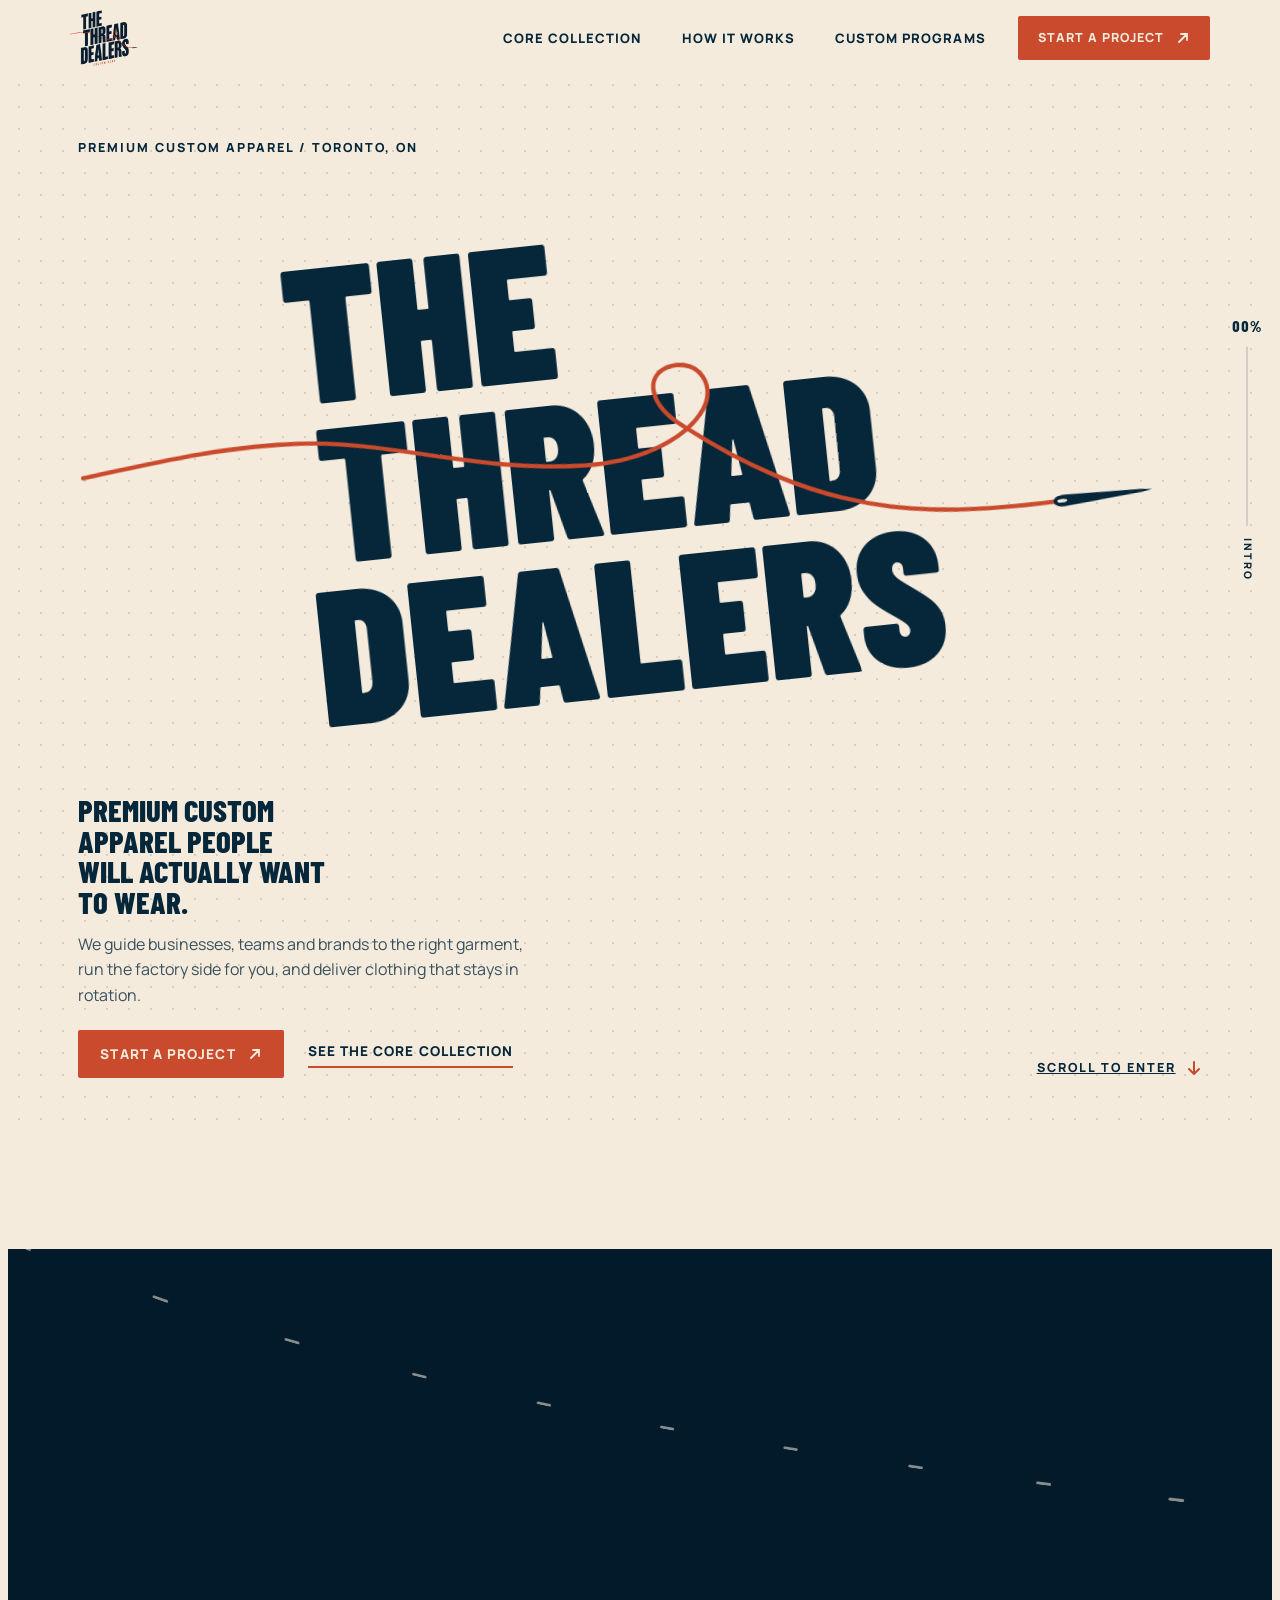
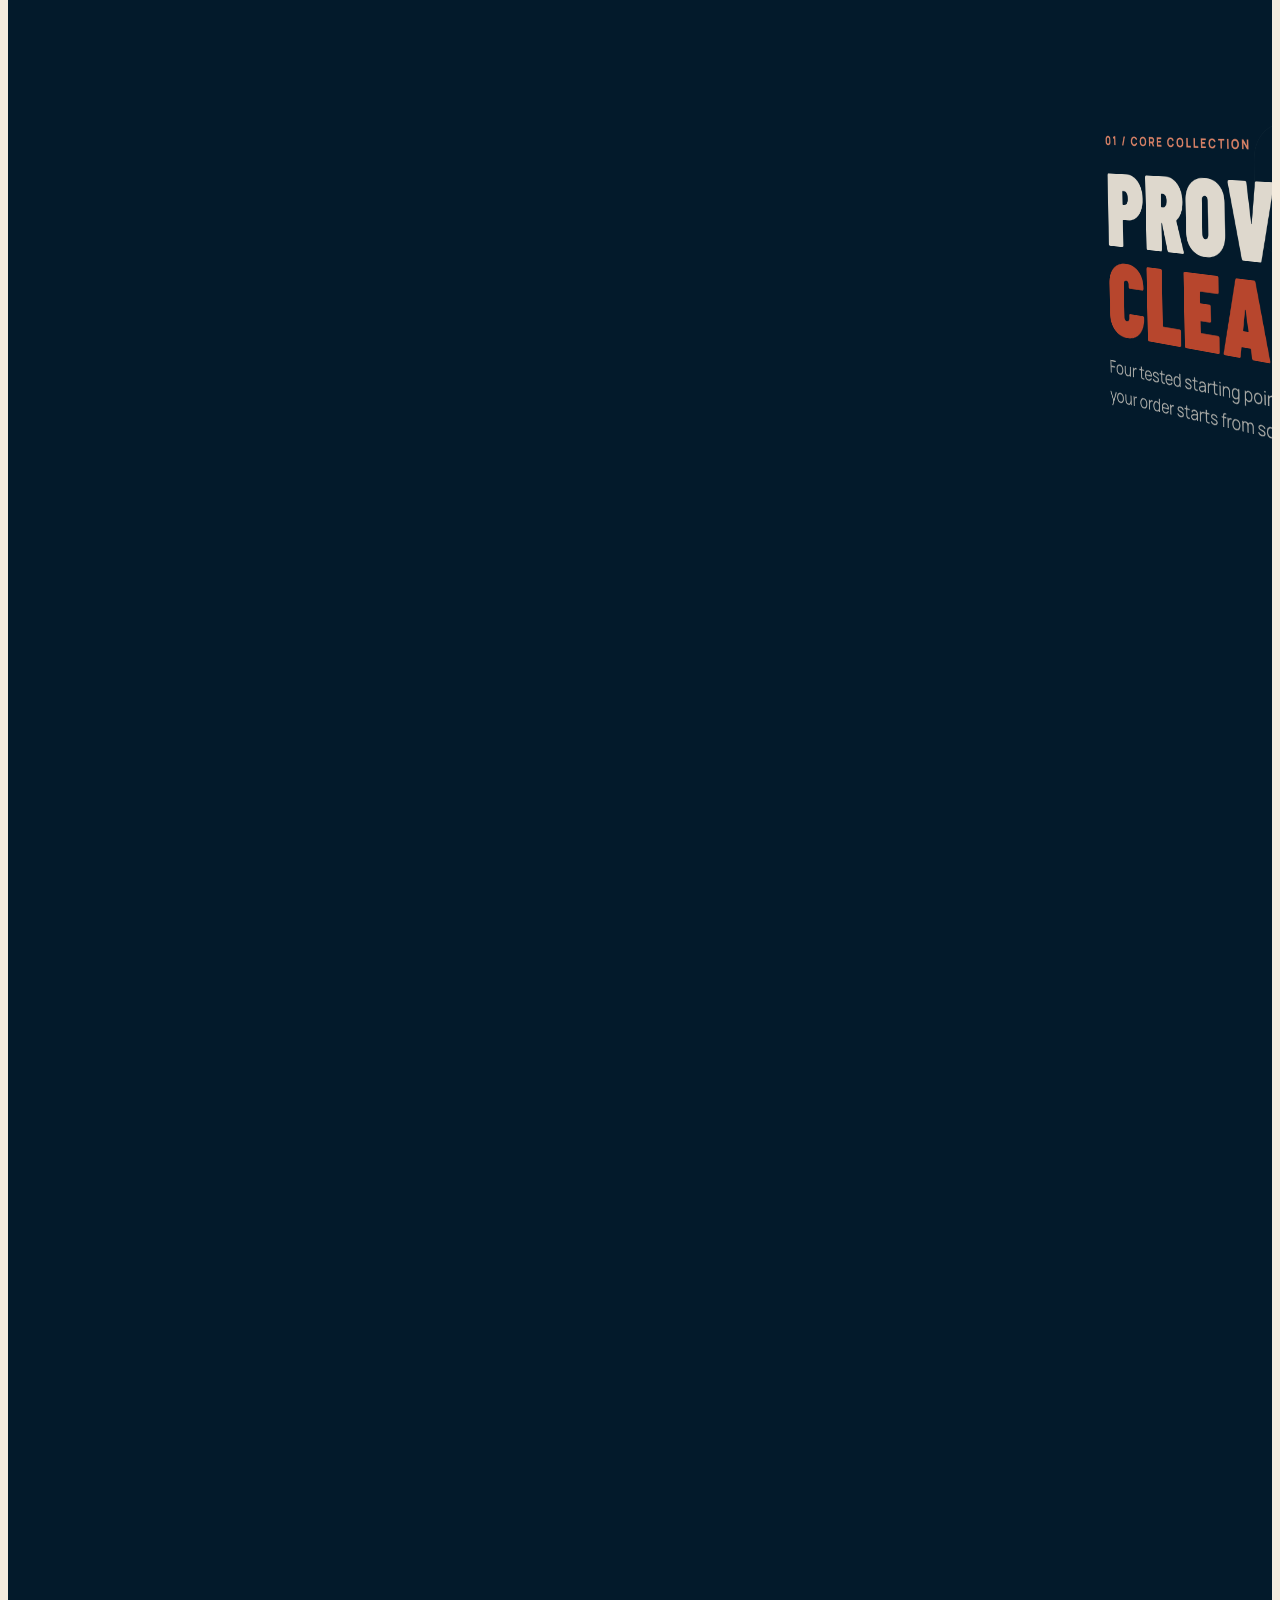
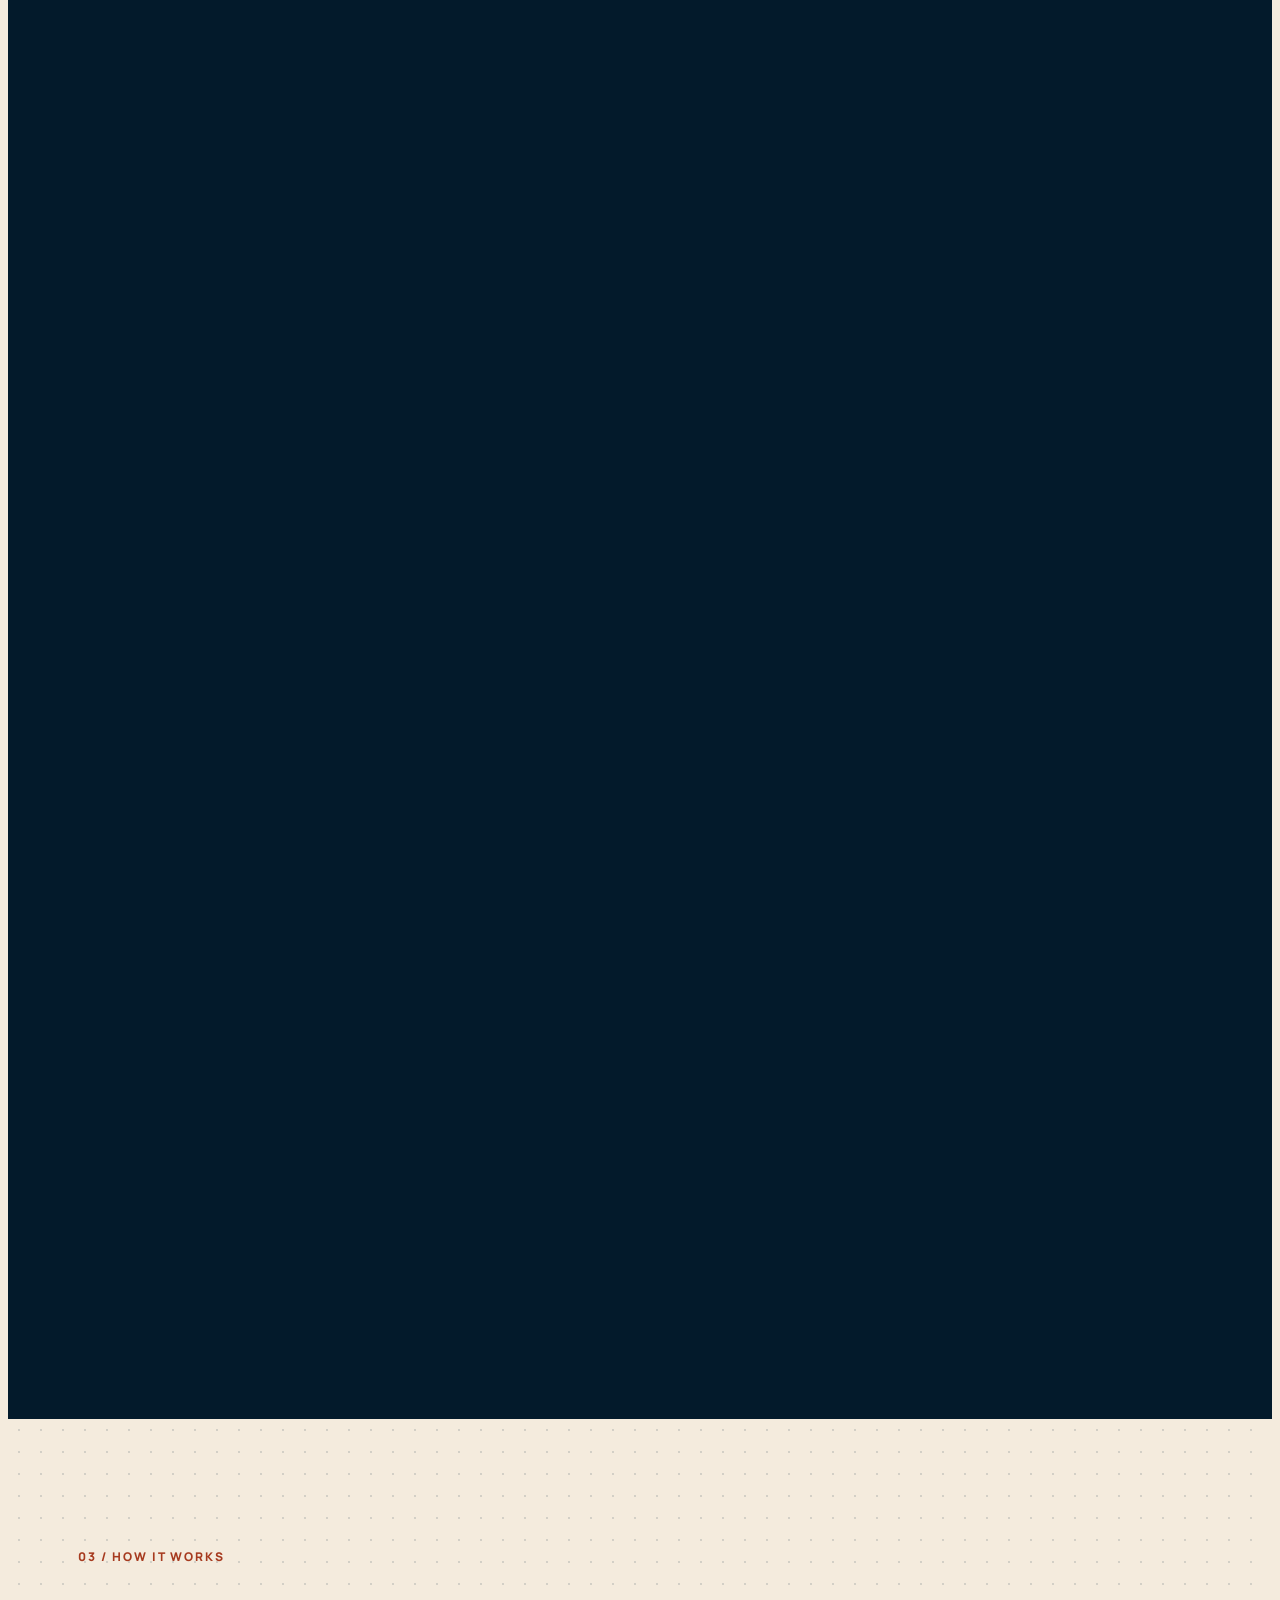
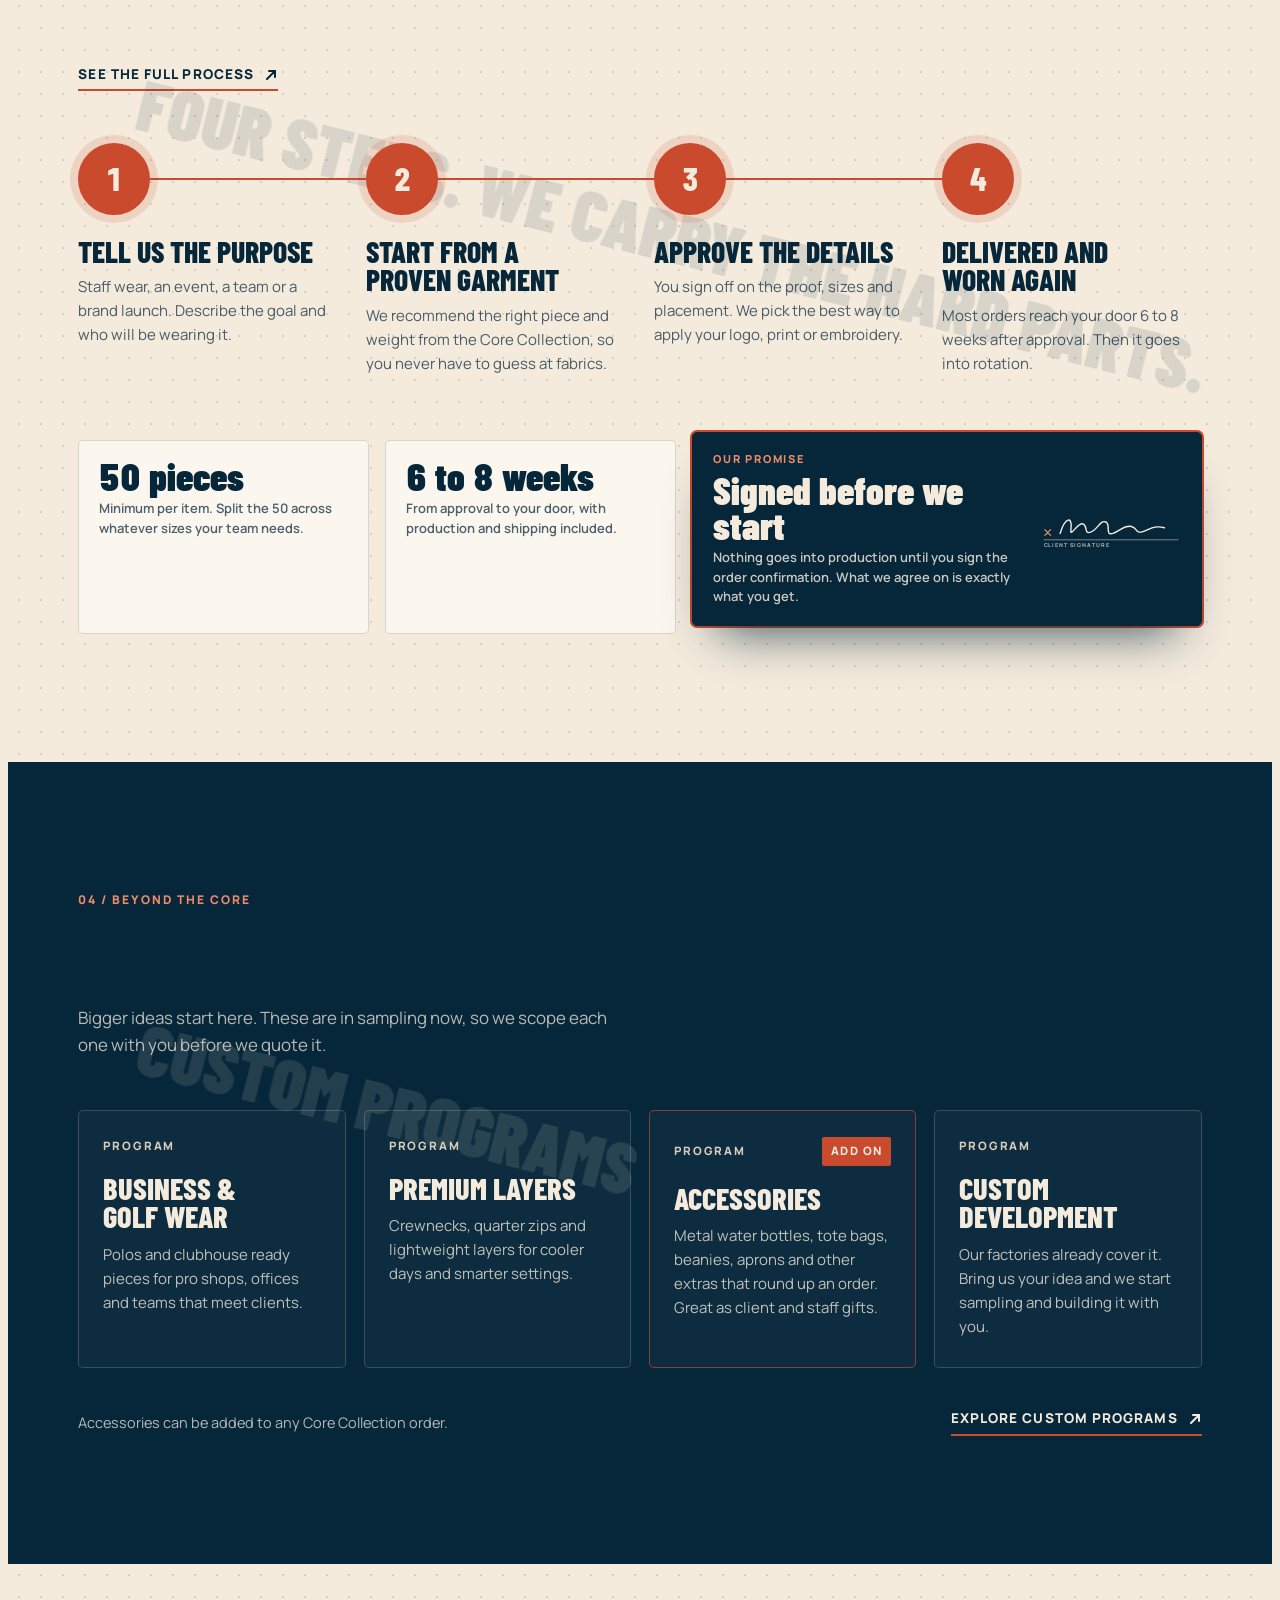
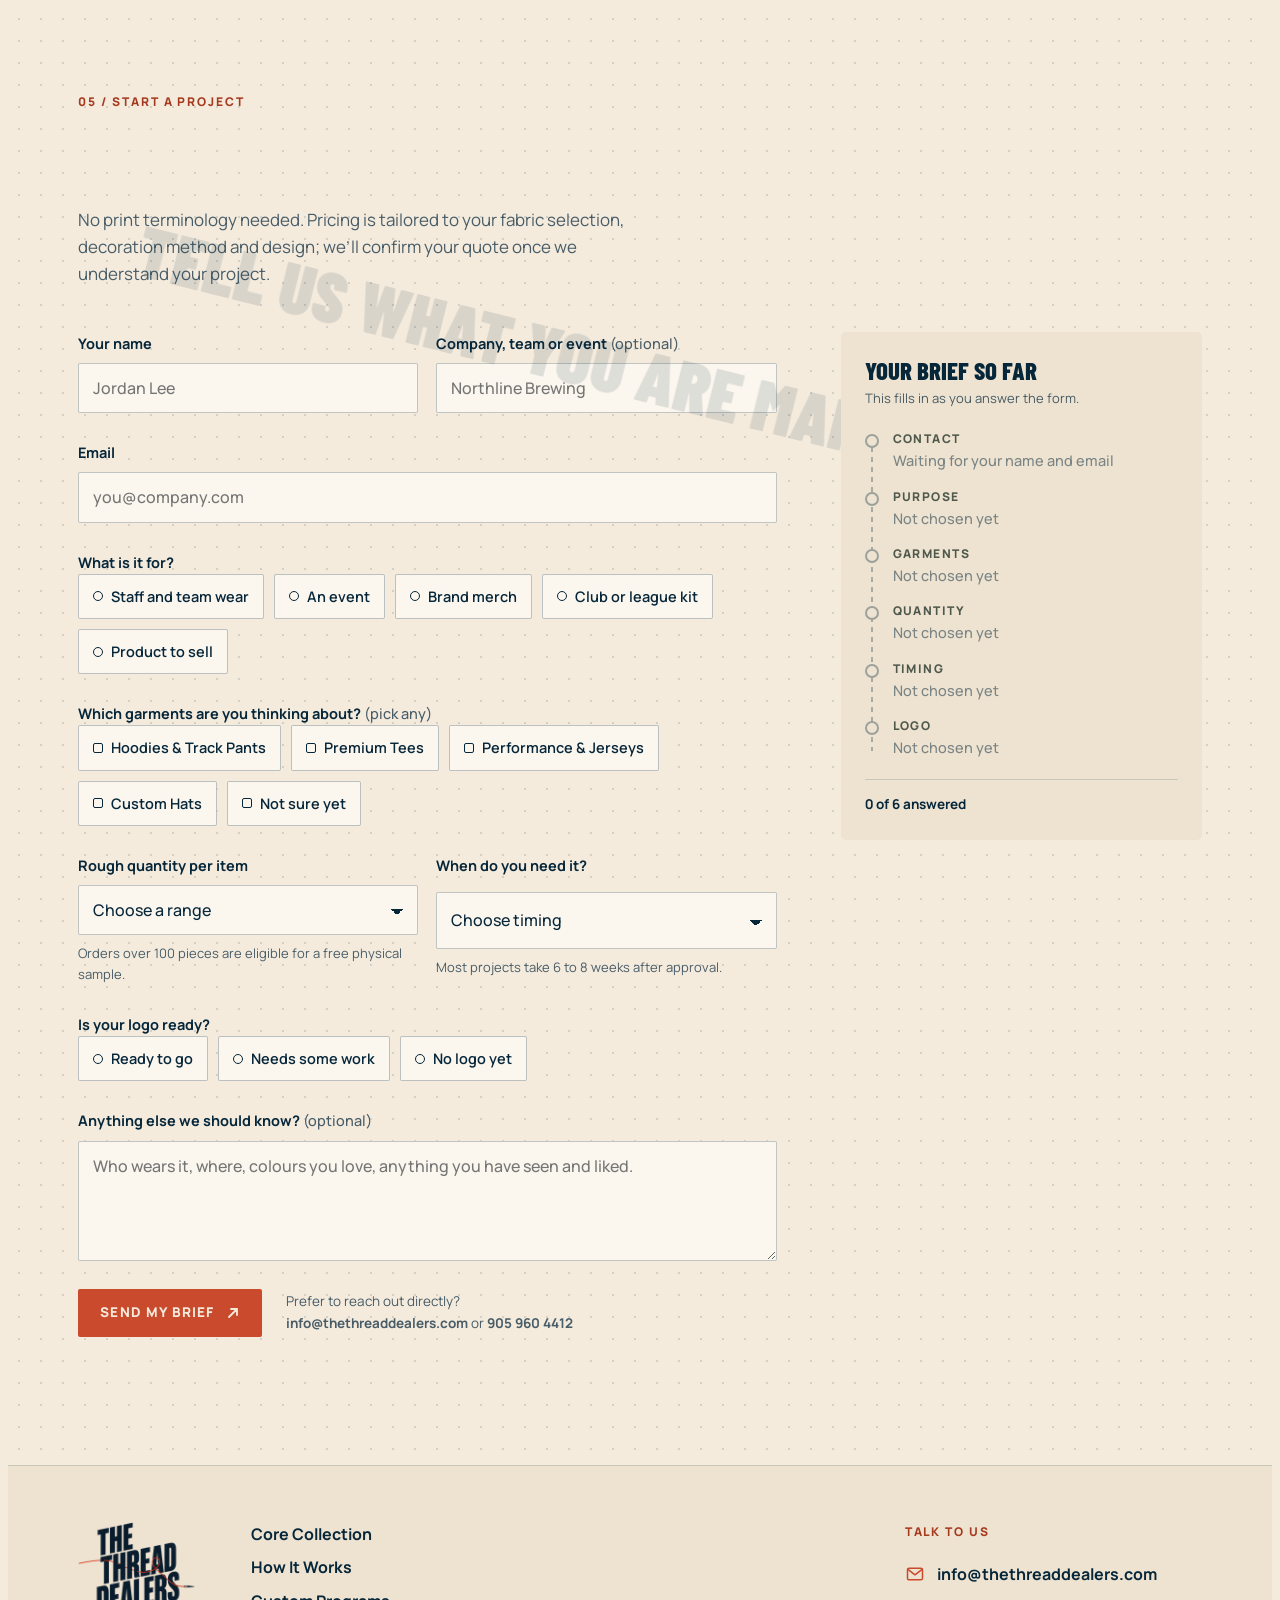
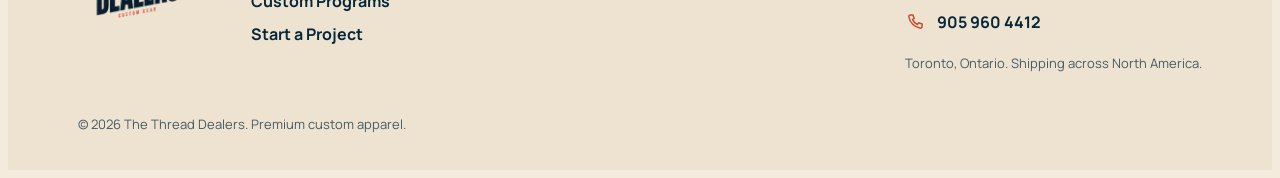
==== commit 82ecd63b: "Update website design and core product pages" ====
--- a/index.html
+++ b/index.html
@@ -357,11 +357,11 @@
 .art-te .bg-art{--w:50%}
 .art-je .bg-art{--w:54%}
 .art-cp .bg-art{--w:80%}
-.bg-hoodie{background-image:url(img/hoodie.webp),var(--d-hoodie)}
-.bg-pants{background-image:url(img/pants.webp),var(--d-pants)}
-.bg-tee{background-image:url(img/tee.webp),var(--d-tee)}
-.bg-jersey{background-image:url(img/jersey.webp),var(--d-jersey)}
-.bg-cap{background-image:url(img/cap.webp),var(--d-cap)}
+.bg-hoodie{background-image:url(img/core-hoodie-v1.png)}
+.bg-pants{background-image:url(img/core-pants-v1.png)}
+.bg-tee{background-image:url(img/core-tee-v1.png)}
+.bg-jersey{background-image:url(img/core-jersey-v1.png)}
+.bg-cap{background-image:url(img/core-cap-v1.png)}
 @media (max-width:900px),(pointer:coarse){
   .bg-hoodie{background-image:var(--d-hoodie)}
   .bg-pants{background-image:var(--d-pants)}
@@ -704,8 +704,11 @@
 .phone3d .hud{top:calc(var(--head-h) + env(safe-area-inset-top,0px) + 12px);bottom:auto}
 .phone3d .hud .eyebrow{display:none}
 .phone3d .hud-ticks{margin-top:8px}
-:root{--d-hoodie:url([data-uri]);--d-pants:url([data-uri]);--d-tee:url([data-uri]);--d-jersey:url([data-uri]);--d-cap:url([data-uri]);}.to-top{position:fixed;right:max(18px,env(safe-area-inset-right,0px));bottom:calc(18px + env(safe-area-inset-bottom,0px));z-index:55;width:50px;height:50px;border-radius:50%;display:grid;place-items:center;background:var(--rust);color:var(--cream);box-shadow:0 12px 24px -10px rgba(3,26,43,.6);opacity:0;transform:translateY(16px) scale(.8);pointer-events:none;transition:opacity .3s,transform .35s cubic-bezier(.3,1.5,.5,1),background .2s}.to-top svg{width:20px;height:20px}.to-top.show{opacity:1;transform:none;pointer-events:auto}.to-top:hover{background:var(--ink)}@media (max-width:640px){.to-top{width:44px;height:44px}}</style>
-
+:root{--d-hoodie:url(img/core-hoodie-v1.png);--d-pants:url(img/core-pants-v1.png);--d-tee:url(img/core-tee-v1.png);--d-jersey:url(img/core-jersey-v1.png);--d-cap:url(img/core-cap-v1.png);}.to-top{position:fixed;right:max(18px,env(safe-area-inset-right,0px));bottom:calc(18px + env(safe-area-inset-bottom,0px));z-index:55;width:50px;height:50px;border-radius:50%;display:grid;place-items:center;background:var(--rust);color:var(--cream);box-shadow:0 12px 24px -10px rgba(3,26,43,.6);opacity:0;transform:translateY(16px) scale(.8);pointer-events:none;transition:opacity .3s,transform .35s cubic-bezier(.3,1.5,.5,1),background .2s}.to-top svg{width:20px;height:20px}.to-top.show{opacity:1;transform:none;pointer-events:auto}.to-top:hover{background:var(--ink)}@media (max-width:640px){.to-top{width:44px;height:44px}}</style>
+
+<link rel="stylesheet" href="core-mockups.css">
+<link rel="stylesheet" href="ordering-shared.css">
+<link rel="stylesheet" href="signature-animation.css">
 </head>
 <body>
 <svg width="0" height="0" style="position:absolute" aria-hidden="true" focusable="false"><defs><g id="hd-sil"><path d="M100 47 L74 44 C62 46 50 50 42 56 C34 61 29 70 27 82 C24 106 20 132 17 157 L16 160 L17 175 C24 177 32 177 39 175 L38 160 C40 138 43 114 46 95 C47 122 48 150 49 170 C49 176 49 181 50 187 L100 188 L150 187 C151 181 151 176 151 170 C152 150 153 122 154 95 C157 114 160 138 162 160 L161 175 C168 177 176 177 183 175 L184 160 L183 157 C180 132 176 106 173 82 C171 70 166 61 158 56 C150 50 138 46 126 44 L100 47 Z"/><path d="M74 45 C69 30 80 11 100 9 C120 11 131 30 126 45 C118 55 109 59 100 59 C91 59 82 55 74 45 Z"/></g><g id="hd-dark"><path d="M84 45 C84 32 92 21 100 21 C108 21 116 32 116 45 C112 51 106 54 100 54 C94 54 88 51 84 45 Z"/></g><g id="hd-fold"><path d="M26 104 C29 108 32 110 36 110"/><path d="M 174 104 C 171 108 168 110 164 110"/><path d="M23 128 C26 131 30 133 34 133"/><path d="M 177 128 C 174 131 170 133 166 133"/><path d="M58 100 C60 112 60 122 59 130"/><path d="M 142 100 C 140 112 140 122 141 130"/></g><g id="hd-seam"><path d="M42 56 C46 68 48 82 46 95"/><path d="M 158 56 C 154 68 152 82 154 95"/><path d="M16 160 L38 160"/><path d="M 184 160 L 162 160"/><path d="M49 170 L100 170"/><path d="M 151 170 L 100 170"/><path d="M68 124 L132 124 C134 140 138 152 142 163 L58 163 C62 152 66 140 68 124 Z"/><path d="M100 9 L100 21"/><path d="M94.5 57 C94 66 93 76 91.5 86"/><path d="M105.5 57 C106 66 107 76 108.5 86"/><path d="M90 86 L93 93 M110 86 L107 93"/><path d="M92.7 57 a1.8 1.8 0 1 0 3.6 0 a1.8 1.8 0 1 0 -3.6 0"/><path d="M103.7 57 a1.8 1.8 0 1 0 3.6 0 a1.8 1.8 0 1 0 -3.6 0"/></g><g id="hd-rib"><path d="M19 162 L19 174"/><path d="M22 162 L22 174"/><path d="M25 162 L25 174"/><path d="M28 162 L28 174"/><path d="M31 162 L31 174"/><path d="M34 162 L34 174"/><path d="M165 162 L165 174"/><path d="M168 162 L168 174"/><path d="M171 162 L171 174"/><path d="M174 162 L174 174"/><path d="M177 162 L177 174"/><path d="M180 162 L180 174"/><path d="M52 172 L52 186"/><path d="M56 172 L56 186"/><path d="M60 172 L60 186"/><path d="M64 172 L64 186"/><path d="M68 172 L68 186"/><path d="M72 172 L72 186"/><path d="M76 172 L76 186"/><path d="M80 172 L80 186"/><path d="M84 172 L84 186"/><path d="M88 172 L88 186"/><path d="M92 172 L92 186"/><path d="M96 172 L96 186"/><path d="M100 172 L100 186"/><path d="M104 172 L104 186"/><path d="M108 172 L108 186"/><path d="M112 172 L112 186"/><path d="M116 172 L116 186"/><path d="M120 172 L120 186"/><path d="M124 172 L124 186"/><path d="M128 172 L128 186"/><path d="M132 172 L132 186"/><path d="M136 172 L136 186"/><path d="M140 172 L140 186"/><path d="M144 172 L144 186"/><path d="M148 172 L148 186"/></g><g id="hd-stitch"><path d="M70 127 L130 127"/><path d="M51 167 L149 167"/><path d="M86 48 C90 54 95 57 100 57 C105 57 110 54 114 48"/><path d="M18 157 L38 157"/><path d="M 182 157 L 162 157"/><path d="M62 152 C64 145 66 137 67 129"/><path d="M 138 152 C 136 145 134 137 133 129"/></g><g id="tp-sil"><path d="M100 18 L58 18 L57 34 C54 60 52 100 52 130 C52 150 54 164 56 172 L56 188 L86 188 L86 172 C88 140 94 100 100 74 C106 100 112 140 114 172 L114 188 L144 188 L144 172 C146 164 148 150 148 130 C148 100 146 60 143 34 L142 18 L100 18 Z"/></g><g id="tp-fold"><path d="M60 118 C64 122 70 124 76 123"/><path d="M 140 118 C 136 122 130 124 124 123"/><path d="M62 140 C66 143 71 144 76 143"/><path d="M 138 140 C 134 143 129 144 124 143"/></g><g id="tp-seam"><path d="M57 34 L143 34"/><path d="M100 34 L100 74"/><path d="M56 172 L86 172"/><path d="M 144 172 L 114 172"/><path d="M62 36 C70 46 72 56 68 67"/><path d="M 138 36 C 130 46 128 56 132 67"/><path d="M95 30 C94 40 92 47 90 55"/><path d="M 105 30 C 106 40 108 47 110 55"/><path d="M93.4 30 a1.6 1.6 0 1 0 3.2 0 a1.6 1.6 0 1 0 -3.2 0"/><path d="M103.4 30 a1.6 1.6 0 1 0 3.2 0 a1.6 1.6 0 1 0 -3.2 0"/></g><g id="tp-rib"><path d="M61 20 L61 32"/><path d="M65 20 L65 32"/><path d="M69 20 L69 32"/><path d="M73 20 L73 32"/><path d="M77 20 L77 32"/><path d="M81 20 L81 32"/><path d="M85 20 L85 32"/><path d="M89 20 L89 32"/><path d="M93 20 L93 32"/><path d="M97 20 L97 32"/><path d="M101 20 L101 32"/><path d="M105 20 L105 32"/><path d="M109 20 L109 32"/><path d="M113 20 L113 32"/><path d="M117 20 L117 32"/><path d="M121 20 L121 32"/><path d="M125 20 L125 32"/><path d="M129 20 L129 32"/><path d="M133 20 L133 32"/><path d="M137 20 L137 32"/><path d="M59 174 L59 186"/><path d="M62 174 L62 186"/><path d="M65 174 L65 186"/><path d="M68 174 L68 186"/><path d="M71 174 L71 186"/><path d="M74 174 L74 186"/><path d="M77 174 L77 186"/><path d="M80 174 L80 186"/><path d="M83 174 L83 186"/><path d="M117 174 L117 186"/><path d="M120 174 L120 186"/><path d="M123 174 L123 186"/><path d="M126 174 L126 186"/><path d="M129 174 L129 186"/><path d="M132 174 L132 186"/><path d="M135 174 L135 186"/><path d="M138 174 L138 186"/><path d="M141 174 L141 186"/></g><g id="tp-stitch"><path d="M61 37 C58 80 57 130 59 169"/><path d="M 139 37 C 142 80 143 130 141 169"/><path d="M58 37 L142 37"/></g><g id="te-sil"><path d="M100 41 C88 41 79 35 76 24 C66 26 54 29 46 32 C38 36 26 46 16 58 L32 87 C38 84 44 80 49 77 C49 110 49 150 50 185 L100 186 L150 185 C151 150 151 110 151 77 C156 80 162 84 168 87 L184 58 C174 46 162 36 154 32 C146 29 134 26 124 24 C121 35 112 41 100 41 Z"/></g><g id="te-dark"><path d="M76 24 C86 29 114 29 124 24 C121 35 112 41 100 41 C88 41 79 35 76 24 Z"/></g><g id="te-fold"><path d="M54 100 C57 116 57 130 55 142"/><path d="M 146 100 C 143 116 143 130 145 142"/><path d="M34 70 C38 72 42 72 45 70"/><path d="M 166 70 C 162 72 158 72 155 70"/></g><g id="te-seam"><path d="M76 24 C79 38 88 47 100 47"/><path d="M 124 24 C 121 38 112 47 100 47"/><path d="M46 32 C50 48 51 63 49 77"/><path d="M 154 32 C 150 48 149 63 151 77"/></g><g id="te-stitch"><path d="M52 180 L148 180"/><path d="M21 56 L36 83"/><path d="M 179 56 L 164 83"/><path d="M79 28 C83 42 90 51 100 51"/><path d="M 121 28 C 117 42 110 51 100 51"/></g><g id="je-sil"><path d="M100 57 L75 22 C64 24 52 28 44 33 C36 38 24 48 14 61 L29 89 C36 85 44 81 50 78 C50 110 50 150 51 185 L100 186 L149 185 C150 150 150 110 150 78 C156 81 164 85 171 89 L186 61 C176 48 164 38 156 33 C148 28 136 24 125 22 L100 57 Z"/></g><g id="je-dark"><path d="M75 22 C88 28 112 28 125 22 L100 57 Z"/></g><g id="je-fold"><path d="M66 104 C68 118 68 132 67 146"/><path d="M 134 104 C 132 118 132 132 133 146"/></g><g id="je-seam"><path d="M82 22 L100 48"/><path d="M 118 22 L 100 48"/><path d="M79 24 C68 40 57 62 50 78"/><path d="M 121 24 C 132 40 143 62 150 78"/><path d="M50 78 C55 84 58 88 58 92 C58 122 58 152 59 185"/><path d="M 150 78 C 145 84 142 88 142 92 C 142 122 142 152 141 185"/><path d="M75 22 C88 28 112 28 125 22"/></g><g id="je-rib"><path d="M52.8 98 a0.7 0.7 0 1 0 1.4 0 a0.7 0.7 0 1 0 -1.4 0"/><path d="M145.8 98 a0.7 0.7 0 1 0 1.4 0 a0.7 0.7 0 1 0 -1.4 0"/><path d="M52.8 104 a0.7 0.7 0 1 0 1.4 0 a0.7 0.7 0 1 0 -1.4 0"/><path d="M145.8 104 a0.7 0.7 0 1 0 1.4 0 a0.7 0.7 0 1 0 -1.4 0"/><path d="M52.8 110 a0.7 0.7 0 1 0 1.4 0 a0.7 0.7 0 1 0 -1.4 0"/><path d="M145.8 110 a0.7 0.7 0 1 0 1.4 0 a0.7 0.7 0 1 0 -1.4 0"/><path d="M52.8 116 a0.7 0.7 0 1 0 1.4 0 a0.7 0.7 0 1 0 -1.4 0"/><path d="M145.8 116 a0.7 0.7 0 1 0 1.4 0 a0.7 0.7 0 1 0 -1.4 0"/><path d="M52.8 122 a0.7 0.7 0 1 0 1.4 0 a0.7 0.7 0 1 0 -1.4 0"/><path d="M145.8 122 a0.7 0.7 0 1 0 1.4 0 a0.7 0.7 0 1 0 -1.4 0"/><path d="M52.8 128 a0.7 0.7 0 1 0 1.4 0 a0.7 0.7 0 1 0 -1.4 0"/><path d="M145.8 128 a0.7 0.7 0 1 0 1.4 0 a0.7 0.7 0 1 0 -1.4 0"/><path d="M52.8 134 a0.7 0.7 0 1 0 1.4 0 a0.7 0.7 0 1 0 -1.4 0"/><path d="M145.8 134 a0.7 0.7 0 1 0 1.4 0 a0.7 0.7 0 1 0 -1.4 0"/><path d="M52.8 140 a0.7 0.7 0 1 0 1.4 0 a0.7 0.7 0 1 0 -1.4 0"/><path d="M145.8 140 a0.7 0.7 0 1 0 1.4 0 a0.7 0.7 0 1 0 -1.4 0"/><path d="M52.8 146 a0.7 0.7 0 1 0 1.4 0 a0.7 0.7 0 1 0 -1.4 0"/><path d="M145.8 146 a0.7 0.7 0 1 0 1.4 0 a0.7 0.7 0 1 0 -1.4 0"/><path d="M52.8 152 a0.7 0.7 0 1 0 1.4 0 a0.7 0.7 0 1 0 -1.4 0"/><path d="M145.8 152 a0.7 0.7 0 1 0 1.4 0 a0.7 0.7 0 1 0 -1.4 0"/><path d="M52.8 158 a0.7 0.7 0 1 0 1.4 0 a0.7 0.7 0 1 0 -1.4 0"/><path d="M145.8 158 a0.7 0.7 0 1 0 1.4 0 a0.7 0.7 0 1 0 -1.4 0"/><path d="M52.8 164 a0.7 0.7 0 1 0 1.4 0 a0.7 0.7 0 1 0 -1.4 0"/><path d="M145.8 164 a0.7 0.7 0 1 0 1.4 0 a0.7 0.7 0 1 0 -1.4 0"/><path d="M52.8 170 a0.7 0.7 0 1 0 1.4 0 a0.7 0.7 0 1 0 -1.4 0"/><path d="M145.8 170 a0.7 0.7 0 1 0 1.4 0 a0.7 0.7 0 1 0 -1.4 0"/><path d="M52.8 176 a0.7 0.7 0 1 0 1.4 0 a0.7 0.7 0 1 0 -1.4 0"/><path d="M145.8 176 a0.7 0.7 0 1 0 1.4 0 a0.7 0.7 0 1 0 -1.4 0"/></g><g id="je-stitch"><path d="M53 180 L147 180"/><path d="M19 59 L34 86"/><path d="M 181 59 L 166 86"/><path d="M85 23 L100 44"/><path d="M 115 23 L 100 44"/></g><g id="cp-sil"><path d="M28 118 C28 80 58 46 100 44 C142 46 172 80 172 118 Z"/><path d="M24 117 C48 124 152 124 176 117 C176 134 150 150 100 152 C50 150 24 134 24 117 Z"/></g><g id="cp-dark"><path d="M24 117 C24 134 50 150 100 152 C150 150 176 134 176 117 C179 131 162 153 100 157 C38 153 21 131 24 117 Z"/></g><g id="cp-seam"><path d="M100 44 L100 121"/><path d="M100 44 C82 56 72 86 70 120"/><path d="M100 44 C118 56 128 86 130 120"/><path d="M27 117 C55 124 145 124 173 117"/></g><g id="cp-rib"><path d="M100 44 C72 50 46 80 42 119"/><path d="M100 44 C128 50 154 80 158 119"/></g><g id="cp-stitch"><path d="M74 118 C76 90 84 64 97 50"/><path d="M126 118 C124 90 116 64 103 50"/><path d="M30 124 C40 138 66 147 100 148 C134 147 160 138 170 124"/><path d="M37 124 C47 135 71 141 100 142 C129 141 153 135 163 124"/><path d="M44 124 C54 131 75 136 100 137 C125 136 146 131 156 124"/><path d="M84 76 L116 76 L116 96 L84 96 Z"/></g><g id="cp-btn"><ellipse cx="100" cy="43.5" rx="8.5" ry="3.8"/><ellipse cx="74" cy="72" rx="2.8" ry="3.4"/><ellipse cx="126" cy="72" rx="2.8" ry="3.4"/></g></defs></svg>
@@ -718,11 +721,11 @@
       <ul>
         <li><a href="collection.html">Core Collection</a></li>
         <li><a href="how-it-works.html">How It Works</a></li>
-        <li><a href="#programs">Custom Programs</a></li>
-        <li class="nav-cta"><a href="#start">Start a Project</a></li>
+        <li><a href="custom-programs.html">Custom Programs</a></li>
+        <li class="nav-cta"><a href="start-project.html">Start a Project</a></li>
       </ul>
     </nav>
-    <a class="btn" href="#start">Start a Project <svg viewBox="0 0 14 14" fill="none" stroke="currentColor" stroke-width="1.8" stroke-linecap="round"><path d="M3 11L11 3M5 3h6v6"/></svg></a>
+    <a class="btn" href="start-project.html">Start a Project <svg viewBox="0 0 14 14" fill="none" stroke="currentColor" stroke-width="1.8" stroke-linecap="round"><path d="M3 11L11 3M5 3h6v6"/></svg></a>
     <span class="top-pct" aria-hidden="true"><span id="topPct">00</span><small>%</small></span>
     <button class="menu-btn" id="menu-btn" type="button" aria-expanded="false" aria-controls="site-nav"><span class="sr">Menu</span><svg viewBox="0 0 20 20" fill="none" stroke="currentColor" stroke-width="2" stroke-linecap="round"><path d="M3 6h14M3 10h14M3 14h9"/></svg></button>
   </div>
@@ -759,7 +762,7 @@
           <p class="hero-line">Premium custom apparel people will actually want to wear.</p>
           <p class="hero-sub">We guide businesses, teams and brands to the right garment, run the factory side for you, and deliver clothing that stays in rotation.</p>
           <div class="cta-row">
-            <a class="btn" href="#start">Start a Project <svg viewBox="0 0 14 14" fill="none" stroke="currentColor" stroke-width="1.8" stroke-linecap="round"><path d="M3 11L11 3M5 3h6v6"/></svg></a>
+            <a class="btn" href="start-project.html">Start a Project <svg viewBox="0 0 14 14" fill="none" stroke="currentColor" stroke-width="1.8" stroke-linecap="round"><path d="M3 11L11 3M5 3h6v6"/></svg></a>
             <a class="link" href="#collection">See the Core Collection</a>
           </div>
         </div>
@@ -789,25 +792,25 @@
             <div class="world" id="world">
               <article class="card" aria-labelledby="t1">
                 <div class="card-top"><span class="card-idx">01 / Hoodies</span></div><i class="ps-shadow" aria-hidden="true"></i><span class="proof-stamp" aria-label="Proven: tested and sampled"><i class="ps-burst" aria-hidden="true"></i><svg viewBox="0 0 210 116" aria-hidden="true"><g filter="url(#inkRough)"><rect x="5" y="5" width="200" height="106" rx="12" class="ps-o"/><rect x="14" y="14" width="182" height="88" rx="7" class="ps-i"/><circle cx="52" cy="58" r="27" class="ps-c"/><path class="ps-chk" pathLength="1" d="M38 59 L48 69 L67 47"/><text x="90" y="66" class="ps-t" textLength="98" lengthAdjust="spacingAndGlyphs">PROVEN</text><text x="91" y="86" class="ps-s" textLength="96" lengthAdjust="spacingAndGlyphs">TESTED &amp; SAMPLED</text></g></svg></span>
-                <div class="card-media"><div class="card-art art-img art-hd"><i class="bg-art bg-hoodie" role="img" aria-label="Hoodie technical flat" style="--k:0.9611"></i><i class="bg-art bg-pants" role="img" aria-label="Track pant technical flat" style="--k:2.1505"></i></div></div>
+                <div class="card-media"><div class="card-art art-img art-hd"><i class="bg-art bg-hoodie" role="img" aria-label="Hoodie technical flat" style="--k:1"></i><i class="bg-art bg-pants" role="img" aria-label="Track pant technical flat" style="--k:1"></i></div></div>
                 <div class="card-body"><h3 class="card-title" id="t1">Hoodies &amp;<br>Track Pants</h3><p class="card-line">Two hoodie weights · Heavyweight track pants</p></div>
                 <div class="card-foot"><a class="card-link" href="collection.html#hoodies-track-pants">Explore hoodies &amp; track pants <svg viewBox="0 0 14 14" fill="none" stroke="currentColor" stroke-width="2" stroke-linecap="round"><path d="M3 11L11 3M5 3h6v6"/></svg></a></div>
               </article>
               <article class="card" aria-labelledby="t2">
                 <div class="card-top"><span class="card-idx">02 / Tees</span></div><i class="ps-shadow" aria-hidden="true"></i><span class="proof-stamp" aria-label="Proven: tested and sampled"><i class="ps-burst" aria-hidden="true"></i><svg viewBox="0 0 210 116" aria-hidden="true"><g filter="url(#inkRough)"><rect x="5" y="5" width="200" height="106" rx="12" class="ps-o"/><rect x="14" y="14" width="182" height="88" rx="7" class="ps-i"/><circle cx="52" cy="58" r="27" class="ps-c"/><path class="ps-chk" pathLength="1" d="M38 59 L48 69 L67 47"/><text x="90" y="66" class="ps-t" textLength="98" lengthAdjust="spacingAndGlyphs">PROVEN</text><text x="91" y="86" class="ps-s" textLength="96" lengthAdjust="spacingAndGlyphs">TESTED &amp; SAMPLED</text></g></svg></span>
-                <div class="card-media"><div class="card-art art-img art-te"><i class="bg-art bg-tee" role="img" aria-label="Tee technical flat" style="--k:0.9684"></i></div></div>
-                <div class="card-body"><h3 class="card-title" id="t2">Premium<br>Tees</h3><p class="card-line">Three proven weights · Reliable custom fit</p></div>
+                <div class="card-media"><div class="card-art art-img art-te"><i class="bg-art bg-tee" role="img" aria-label="Tee technical flat" style="--k:1"></i></div></div>
+                <div class="card-body"><h3 class="card-title" id="t2">Premium<br>Tees</h3><p class="card-line">260 GSM and 280 GSM · Relaxed fits</p></div>
                 <div class="card-foot"><a class="card-link" href="collection.html#premium-tees">Explore premium tees <svg viewBox="0 0 14 14" fill="none" stroke="currentColor" stroke-width="2" stroke-linecap="round"><path d="M3 11L11 3M5 3h6v6"/></svg></a></div>
               </article>
               <article class="card" aria-labelledby="t3">
                 <div class="card-top"><span class="card-idx">03 / Performance</span></div><i class="ps-shadow" aria-hidden="true"></i><span class="proof-stamp" aria-label="Proven: tested and sampled"><i class="ps-burst" aria-hidden="true"></i><svg viewBox="0 0 210 116" aria-hidden="true"><g filter="url(#inkRough)"><rect x="5" y="5" width="200" height="106" rx="12" class="ps-o"/><rect x="14" y="14" width="182" height="88" rx="7" class="ps-i"/><circle cx="52" cy="58" r="27" class="ps-c"/><path class="ps-chk" pathLength="1" d="M38 59 L48 69 L67 47"/><text x="90" y="66" class="ps-t" textLength="98" lengthAdjust="spacingAndGlyphs">PROVEN</text><text x="91" y="86" class="ps-s" textLength="96" lengthAdjust="spacingAndGlyphs">TESTED &amp; SAMPLED</text></g></svg></span>
-                <div class="card-media"><div class="card-art art-img art-je"><i class="bg-art bg-jersey" role="img" aria-label="Performance jersey technical flat" style="--k:0.8796"></i></div></div>
+                <div class="card-media"><div class="card-art art-img art-je"><i class="bg-art bg-jersey" role="img" aria-label="Performance jersey technical flat" style="--k:1"></i></div></div>
                 <div class="card-body"><h3 class="card-title" id="t3">Performance<br>&amp; Jerseys</h3><p class="card-line">Tested shirts and jerseys · Simple or fully custom</p></div>
                 <div class="card-foot"><a class="card-link" href="collection.html#performance-jerseys">Explore performance &amp; jerseys <svg viewBox="0 0 14 14" fill="none" stroke="currentColor" stroke-width="2" stroke-linecap="round"><path d="M3 11L11 3M5 3h6v6"/></svg></a></div>
               </article>
               <article class="card" aria-labelledby="t4">
                 <div class="card-top"><span class="card-idx">04 / Hats</span></div><i class="ps-shadow" aria-hidden="true"></i><span class="proof-stamp" aria-label="Proven: tested and sampled"><i class="ps-burst" aria-hidden="true"></i><svg viewBox="0 0 210 116" aria-hidden="true"><g filter="url(#inkRough)"><rect x="5" y="5" width="200" height="106" rx="12" class="ps-o"/><rect x="14" y="14" width="182" height="88" rx="7" class="ps-i"/><circle cx="52" cy="58" r="27" class="ps-c"/><path class="ps-chk" pathLength="1" d="M38 59 L48 69 L67 47"/><text x="90" y="66" class="ps-t" textLength="98" lengthAdjust="spacingAndGlyphs">PROVEN</text><text x="91" y="86" class="ps-s" textLength="96" lengthAdjust="spacingAndGlyphs">TESTED &amp; SAMPLED</text></g></svg></span>
-                <div class="card-media"><div class="card-art art-img art-cp"><i class="bg-art bg-cap" role="img" aria-label="Custom hat technical flat" style="--k:0.5637"></i></div></div>
+                <div class="card-media"><div class="card-art art-img art-cp"><i class="bg-art bg-cap" role="img" aria-label="Custom hat technical flat" style="--k:1"></i></div></div>
                 <div class="card-body"><h3 class="card-title" id="t4">Custom<br>Hats</h3><p class="card-line">Proven custom headwear · Finishes any order</p></div>
                 <div class="card-foot"><a class="card-link" href="collection.html#custom-hats">Explore custom hats <svg viewBox="0 0 14 14" fill="none" stroke="currentColor" stroke-width="2" stroke-linecap="round"><path d="M3 11L11 3M5 3h6v6"/></svg></a></div>
               </article>
@@ -846,7 +849,7 @@
           </div>
           <div class="q-foot">
             <div class="q-msg"><p>The lower upfront price is not always the better investment. <span>Quality earns more wears, more brand visibility, and more value over time.</span></p></div>
-            <a class="btn" href="#start">Start a quality order <svg viewBox="0 0 14 14" fill="none" stroke="currentColor" stroke-width="1.8" stroke-linecap="round"><path d="M3 11L11 3M5 3h6v6"/></svg></a>
+            <a class="btn" href="start-project.html">Start a quality order <svg viewBox="0 0 14 14" fill="none" stroke="currentColor" stroke-width="1.8" stroke-linecap="round"><path d="M3 11L11 3M5 3h6v6"/></svg></a>
           </div>
           <button class="replay" type="button" id="replay">Replay</button>
         </div>
@@ -908,7 +911,7 @@
     <div class="wrap">
       <p class="eyebrow">05 / Start a project</p>
       <h2 class="h2" id="s-title" data-orbit>Tell us what you are making.</h2>
-      <p class="intro">No print terminology needed. Describe the goal and we come back with garment recommendations and a quote.</p>
+      <p class="intro">No print terminology needed. Pricing is tailored to your fabric selection, decoration method and design; we’ll confirm your quote once we understand your project.</p>
       <div class="start-grid">
         <form id="brief-form" novalidate>
           <div class="row">
@@ -939,7 +942,7 @@
           <div class="row">
             <div class="field"><label for="f-qty">Rough quantity per item</label>
               <select id="f-qty" name="qty"><option value="">Choose a range</option><option>50 pieces</option><option>51 to 99</option><option>100 to 149</option><option>150 to 249</option><option>250 to 499</option><option>500 or more</option></select>
-              <p class="hint">Orders of 100 or more get a free physical sample.</p>
+              <p class="hint">Orders over 100 pieces are eligible for a free physical sample.</p>
             </div>
             <div class="field"><label for="f-when">When do you need it?</label>
               <select id="f-when" name="when"><option value="">Choose timing</option><option>Within 2 months</option><option>Flexible, 2 to 4 months</option><option>A fixed event date</option></select>
@@ -987,8 +990,8 @@
         <ul>
           <li><a href="collection.html">Core Collection</a></li>
           <li><a href="how-it-works.html">How It Works</a></li>
-          <li><a href="#programs">Custom Programs</a></li>
-          <li><a href="#start">Start a Project</a></li>
+          <li><a href="custom-programs.html">Custom Programs</a></li>
+          <li><a href="start-project.html">Start a Project</a></li>
         </ul>
       </nav>
       <div class="mail-col">
@@ -1496,5 +1499,6 @@
 
 </script>
 <script>(function(){var t=document.getElementById("toTop"),s=document.getElementById("collection");function u(){t.classList.toggle("show",s.getBoundingClientRect().bottom<0)}addEventListener("scroll",function(){requestAnimationFrame(u)},{passive:true});u();t.addEventListener("click",function(e){e.preventDefault();window.scrollTo({top:0,behavior:"smooth"})})})();</script>
+<script src="signature-animation.js" defer></script>
 </body>
 </html>
--- a/core-mockups.css
+++ b/core-mockups.css
@@ -0,0 +1,14 @@
+/* Keep the complete artwork centered within the existing collection circles. */
+.stage-art .art-img{width:64%;height:64%;gap:0;perspective:none}
+.stage-art .art-img img{display:block;width:100%;height:100%;max-width:100%;object-fit:contain;animation:none;filter:drop-shadow(3px 12px 8px rgba(6,38,58,.13))}
+.stage-art .art-hd{width:68%;height:64%;gap:0}
+.stage-art .art-hd img:first-child{width:62%;height:86%}
+.stage-art .art-hd img:last-child{width:49%;height:100%;margin-left:-11%}
+.stage-art::after{display:none}
+.tag-card .pic img{object-fit:contain;max-width:86%}
+.tag-card .pic img:has(+img){max-width:62%}
+.tag-card .pic img+img{max-width:33%}
+.fit-pic img{object-fit:contain}
+.bg-art.bg-pants{--k:1.5!important}
+.art-hd .bg-pants{--w:44%;margin-left:-8%}
+.is-3d:not(.phone3d) .art-hd .bg-pants{--w:44%}
--- a/ordering-shared.css
+++ b/ordering-shared.css
@@ -0,0 +1,58 @@
+/* How it works */
+.how{position:relative}
+.how-pin{padding-block:clamp(72px,10vw,130px)}
+.how-head{display:flex;flex-wrap:wrap;justify-content:space-between;align-items:end;gap:20px 40px}
+.steps{--n:72px;--gap:28px;list-style:none;margin:52px 0 0;padding:0;display:grid;grid-template-columns:repeat(4,minmax(0,1fr));gap:var(--gap);position:relative}
+.steps::before,.steps::after{content:"";position:absolute;top:calc(var(--n) / 2 - 1px);left:calc(var(--n) / 2);right:calc((100% - 3 * var(--gap)) / 4 - var(--n) / 2);height:2px}
+.steps::before{background:repeating-linear-gradient(90deg,rgba(6,38,58,.35) 0 6px,transparent 6px 12px)}
+.steps::after{background:var(--rust);transform-origin:0 50%;transform:scaleX(var(--sp,1))}
+.steps li{position:relative;min-width:0;transition:opacity .45s,transform .45s cubic-bezier(.2,.8,.2,1)}
+.step-num{position:relative;z-index:1;width:var(--n);height:var(--n);border-radius:50%;background:var(--cream);border:2px solid var(--ink);display:grid;place-items:center;font-family:var(--display);font-weight:800;font-size:2rem;font-variant-numeric:tabular-nums;transition:transform .5s cubic-bezier(.2,1.4,.4,1),opacity .4s,background .35s,color .35s,border-color .35s,box-shadow .35s}
+.steps li:first-child .step-num{background:var(--ink);color:var(--cream)}
+.steps.armed .step-num{transform:scale(.3);opacity:0}
+.steps.armed.go .step-num{transform:none;opacity:1}
+.steps.go li:nth-child(2) .step-num{transition-delay:.22s}
+.steps.go li:nth-child(3) .step-num{transition-delay:.44s}
+.steps.go li:nth-child(4) .step-num{transition-delay:.66s}
+.steps h3{font-family:var(--display);font-weight:800;text-transform:uppercase;font-size:1.85rem;line-height:.95;margin:22px 0 10px}
+.steps p{margin:0;color:var(--muted);font-size:15px;max-width:30ch}
+.promises{display:grid;grid-template-columns:minmax(0,.8fr) minmax(0,.8fr) minmax(0,1.4fr);gap:16px;margin-top:clamp(40px,5vw,64px)}
+.promise{background:var(--paper);border:1px solid var(--line);border-radius:5px;padding:22px 24px;display:grid;gap:8px;align-content:start;min-width:0}
+.promise b{font-family:var(--display);font-weight:900;font-size:clamp(2.4rem,3.6vw,3.4rem);line-height:.9;font-variant-numeric:tabular-nums}
+.promise span{font-size:14.5px;font-weight:600;color:var(--muted)}
+.promise.sign{background:var(--ink);color:var(--cream);border-color:var(--ink);position:relative;grid-template-columns:minmax(0,1fr) auto;column-gap:22px;transition:box-shadow .5s,transform .5s}
+.promise.sign b{color:var(--cream);grid-column:1}
+.promise.sign span{color:rgba(244,235,221,.82);grid-column:1}
+.promise.sign .tag{font-size:11px;font-weight:800;letter-spacing:.16em;text-transform:uppercase;color:var(--rust-lite);grid-column:1}
+.sig{grid-column:2;grid-row:1 / span 3;align-self:center;width:200px;height:auto}
+.sig .sig-line{stroke:rgba(244,235,221,.5);stroke-width:1.5;fill:none}
+.sig .sig-x{stroke:var(--rust-lite);stroke-width:2;fill:none;stroke-linecap:round}
+.sig .sig-ink{stroke:var(--cream);stroke-width:2.2;fill:none;stroke-linecap:round;stroke-linejoin:round;stroke-dasharray:420;stroke-dashoffset:0;transition:stroke-dashoffset 1.4s cubic-bezier(.6,.1,.3,1)}
+.sig small{font:700 9px var(--body)}
+.sig text{font:800 8.5px var(--body);letter-spacing:.16em;fill:rgba(244,235,221,.55)}
+/* static progress look: step 1 active, the rest still to come */
+.steps::after{transform:scaleX(.14)}
+.steps li:first-child .step-num{background:var(--rust);border-color:var(--rust);color:var(--cream);box-shadow:0 0 0 8px rgba(201,74,44,.14)}
+.steps li:not(:first-child) .step-num{background:var(--cream);border:2px dashed rgba(6,38,58,.5);color:var(--ink)}
+.sig-armed .sig .sig-ink{stroke-dashoffset:420}
+.sig-armed .promises.lit .sig .sig-ink{stroke-dashoffset:0}
+.promises.lit .promise.sign{transform:translateY(-8px);box-shadow:0 30px 50px -26px rgba(6,38,58,.8),0 0 0 2px var(--rust)}
+@media (max-width:959px){.promises{grid-template-columns:1fr 1fr}.promise.sign{grid-column:1 / -1}}
+@media (max-width:640px){.promises{grid-template-columns:1fr}.promise.sign{grid-template-columns:1fr}.sig{grid-column:1;grid-row:auto;width:180px}}
+
+
+
+
+/* numbers light up in order once the section is reached */
+.steps::after{transition:transform 1.05s cubic-bezier(.45,0,.3,1) .1s}
+.steps.play::after{transform:scaleX(1)}
+.steps li:not(:first-child) .step-num{transition:background .35s,border-color .35s,color .35s,box-shadow .35s}
+.steps.play li:not(:first-child) .step-num{background:var(--rust);border:2px solid var(--rust);color:var(--cream);box-shadow:0 0 0 8px rgba(201,74,44,.14);animation:stepPop .45s cubic-bezier(.3,1.6,.5,1) both}
+.steps.play li:nth-child(2) .step-num{transition-delay:.38s;animation-delay:.38s}
+.steps.play li:nth-child(3) .step-num{transition-delay:.7s;animation-delay:.7s}
+.steps.play li:nth-child(4) .step-num{transition-delay:1.02s;animation-delay:1.02s}
+.steps.play li:first-child .step-num{animation:stepPop .45s cubic-bezier(.3,1.6,.5,1) .05s both}
+@keyframes stepPop{0%{transform:scale(1)}45%{transform:scale(1.2)}100%{transform:scale(1)}}
+@media (max-width:959px){.steps.play::after{transform:scaleY(1)}}
+
+@media(max-width:959px){.how .steps{grid-template-columns:1fr;gap:34px}.how .steps::before,.how .steps::after{left:calc(var(--n)/2 - 1px);right:auto;top:calc(var(--n)/2);bottom:calc(var(--n)/2);height:auto;width:2px}.how .steps::after{transform:scaleY(.14);transform-origin:top}.how .steps.play::after{transform:scaleY(1)}}
--- a/signature-animation.css
+++ b/signature-animation.css
@@ -0,0 +1,15 @@
+.promise.sign .sig{display:block;width:min(190px,100%);height:auto;align-self:center}
+.promise.sign .sig-ink{fill:none;stroke:#f4ebdd;stroke-width:2.2;stroke-linecap:round;stroke-linejoin:round;stroke-dasharray:420;stroke-dashoffset:0;transition:stroke-dashoffset 1.4s cubic-bezier(.6,.1,.3,1)}
+.promise.sign .sig-line{stroke:rgba(244,235,221,.5);stroke-width:1.5;fill:none}
+.promise.sign .sig-x{stroke:#ee8b6b;stroke-width:2;fill:none;stroke-linecap:round}
+.promise.sign .sig text{fill:rgba(244,235,221,.7);font:800 8.5px var(--body);letter-spacing:.16em}
+.promise.sign.signature-ready .sig-ink{stroke-dashoffset:420}
+.promise.sign.signature-ready.signature-visible .sig-ink{stroke-dashoffset:0}
+/* A constrained signature column leaves enough room for the promise text. */
+.promises .promise.sign{grid-template-columns:minmax(0,1fr) 140px;column-gap:12px}
+.promises .promise.sign .sig{width:140px;max-width:100%;min-width:0;grid-column:2;grid-row:1 / span 3;margin:0}
+.promises .promise{padding:18px 20px;gap:6px}
+.promises .promise b{font-size:clamp(2rem,3vw,2.8rem)}
+.promises .promise span{font-size:13px;line-height:1.5}
+@media(max-width:640px){.promises .promise.sign{grid-template-columns:minmax(0,1fr) 100px}.promises .promise.sign .sig{width:100px;grid-column:2;grid-row:1 / span 3;margin:0}}
+@media(max-width:640px){.promise.sign .sig{grid-column:1;grid-row:auto;margin-top:12px}}
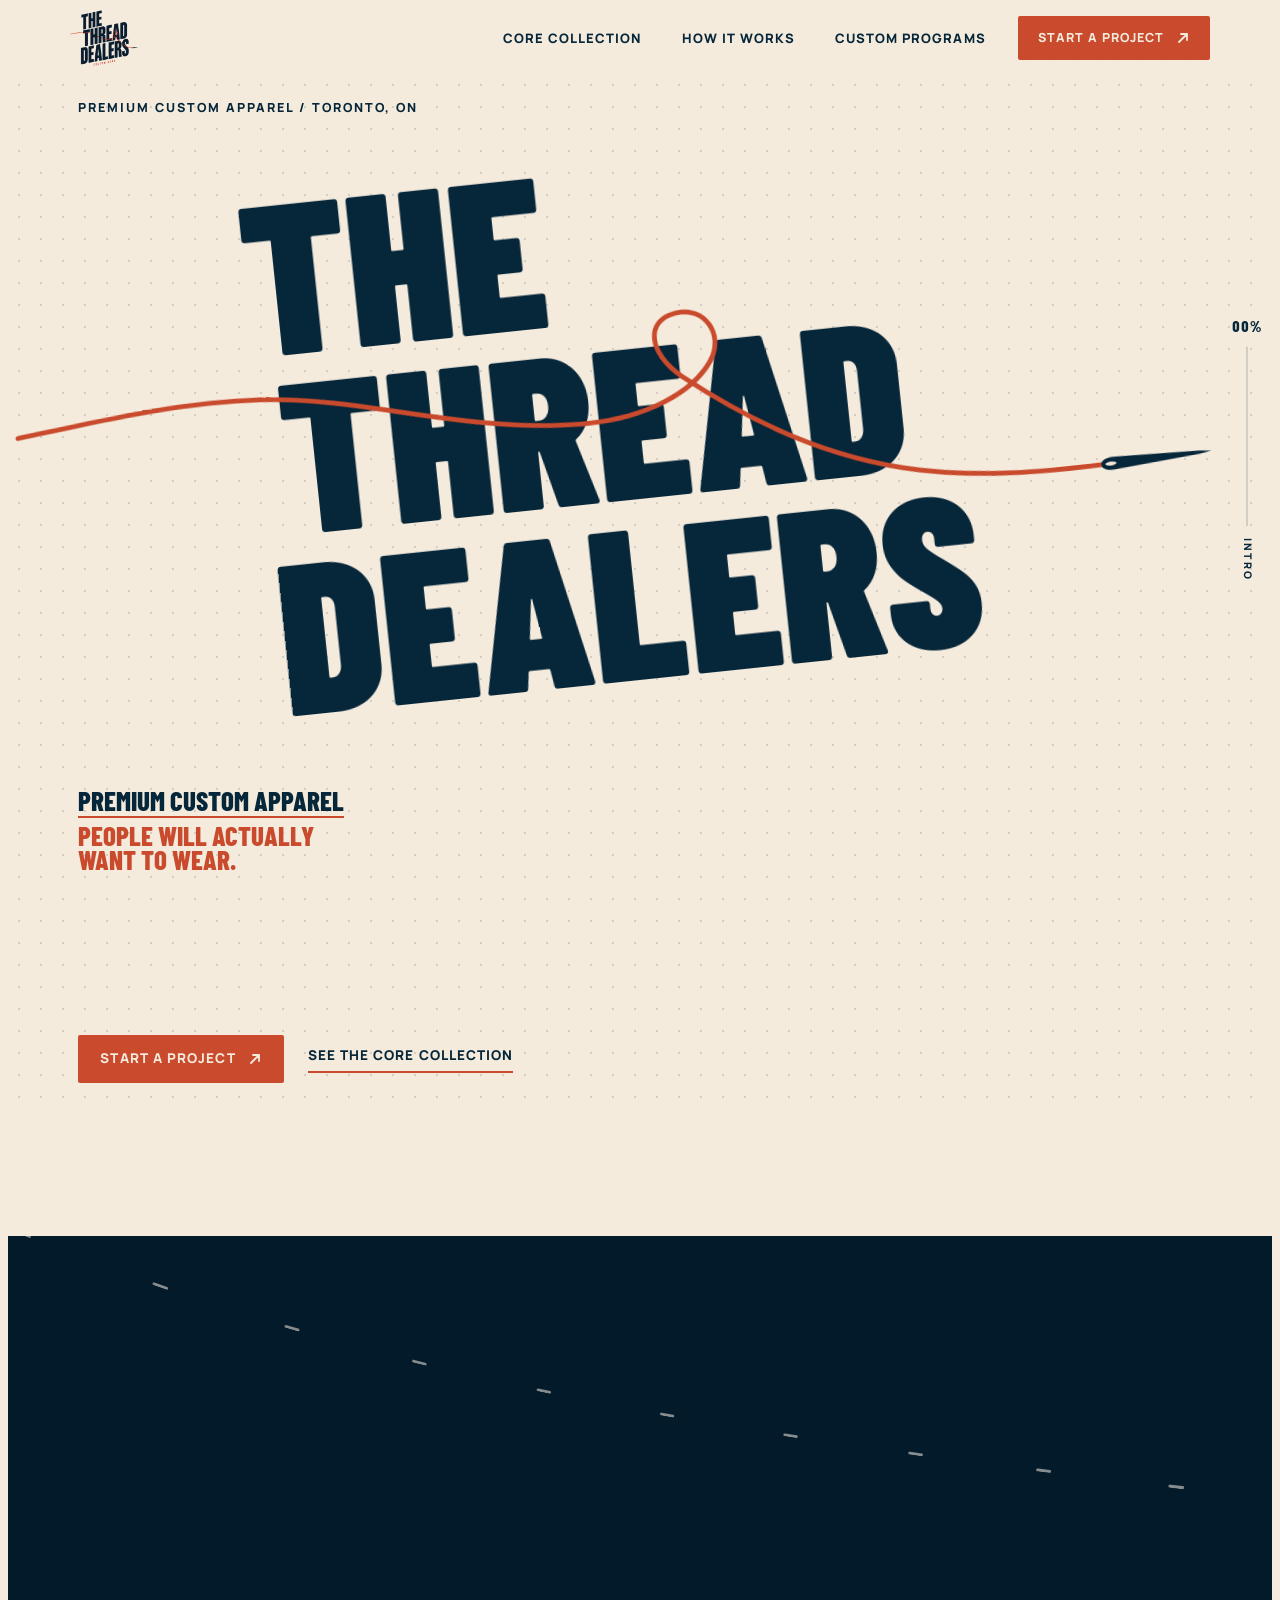
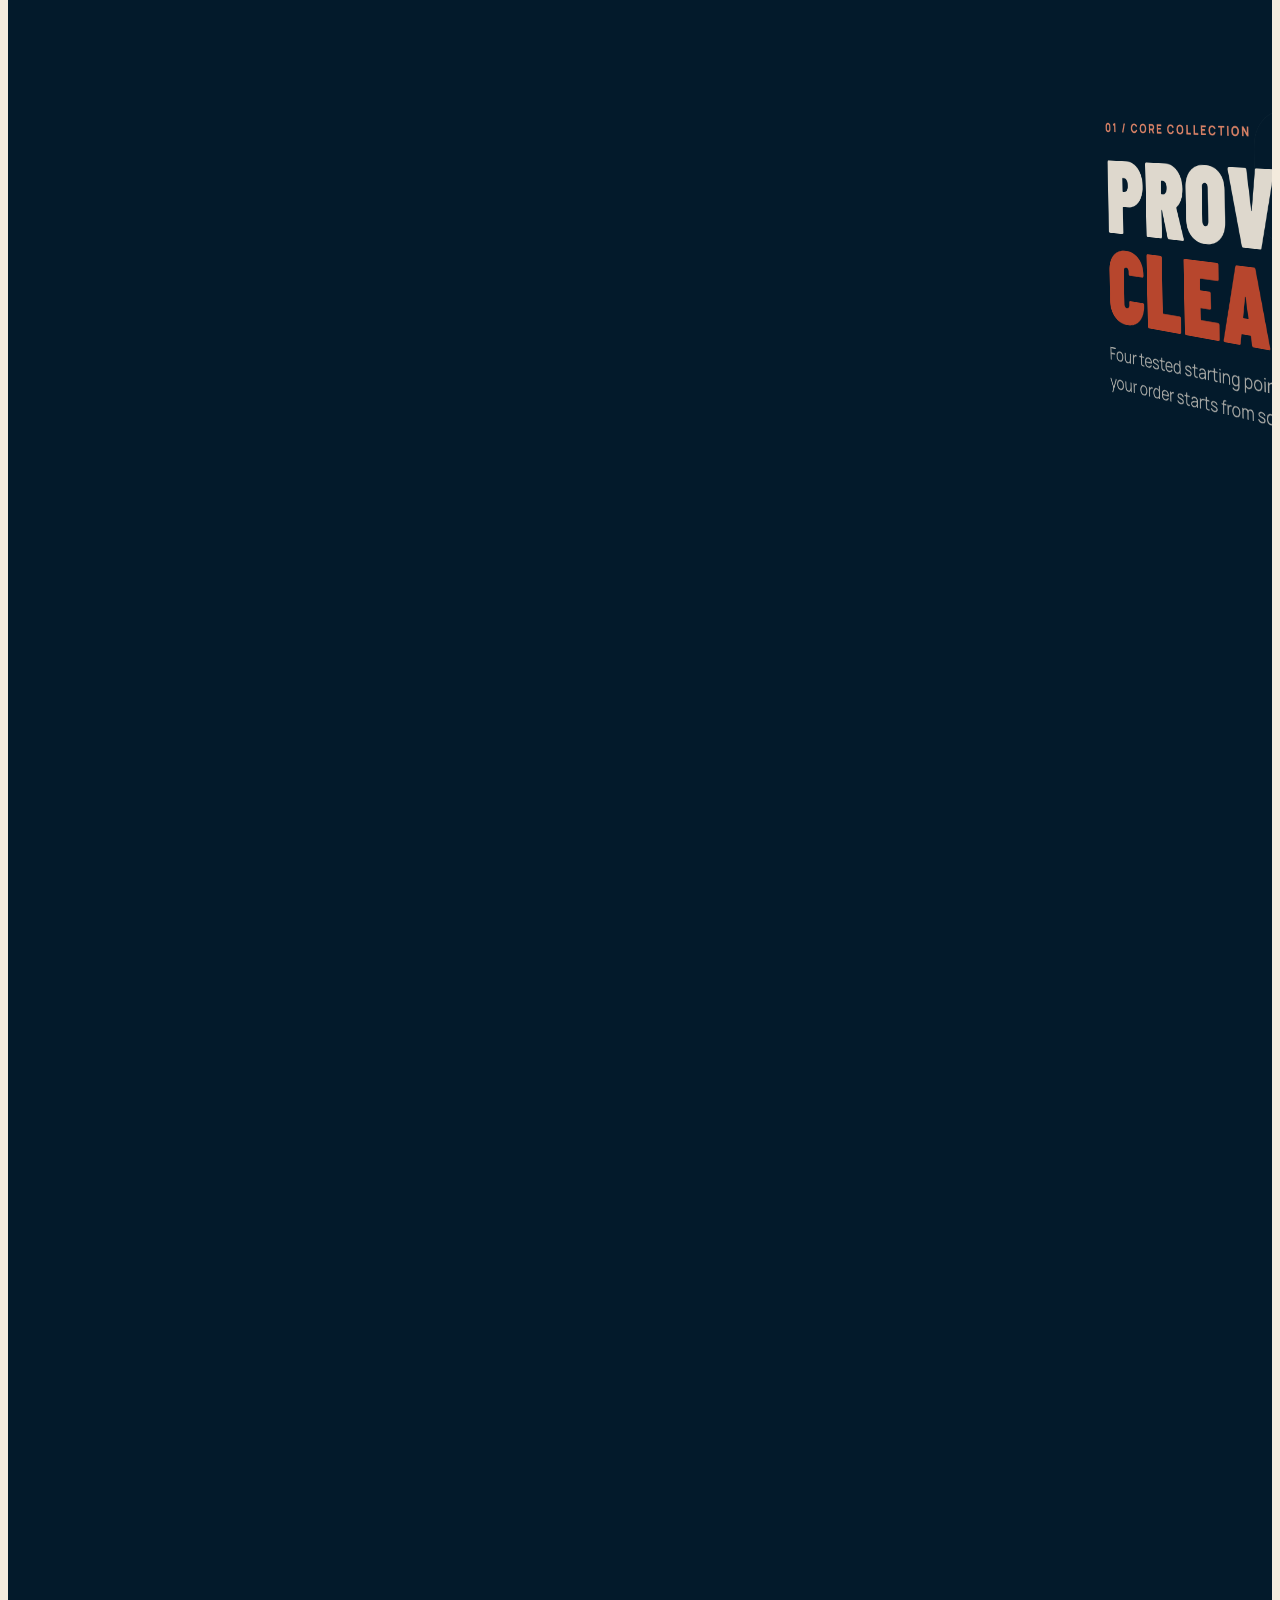
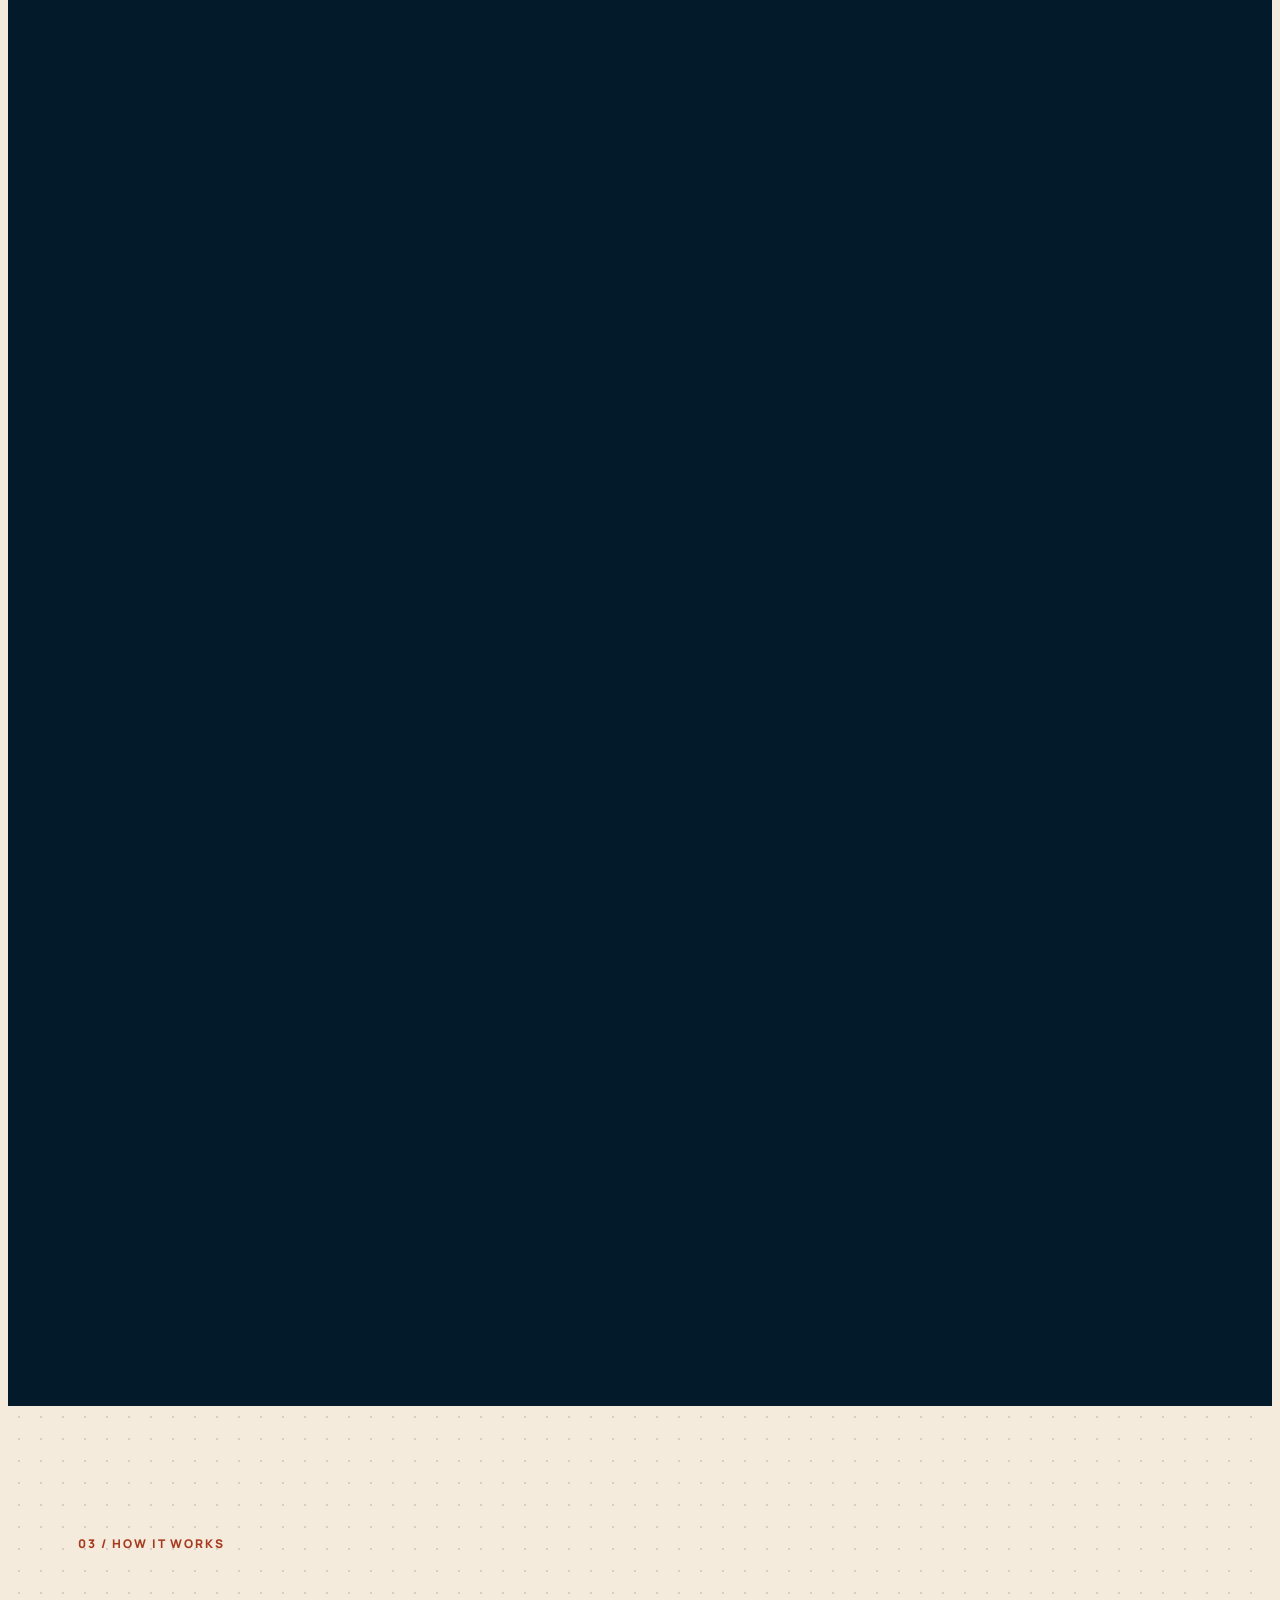
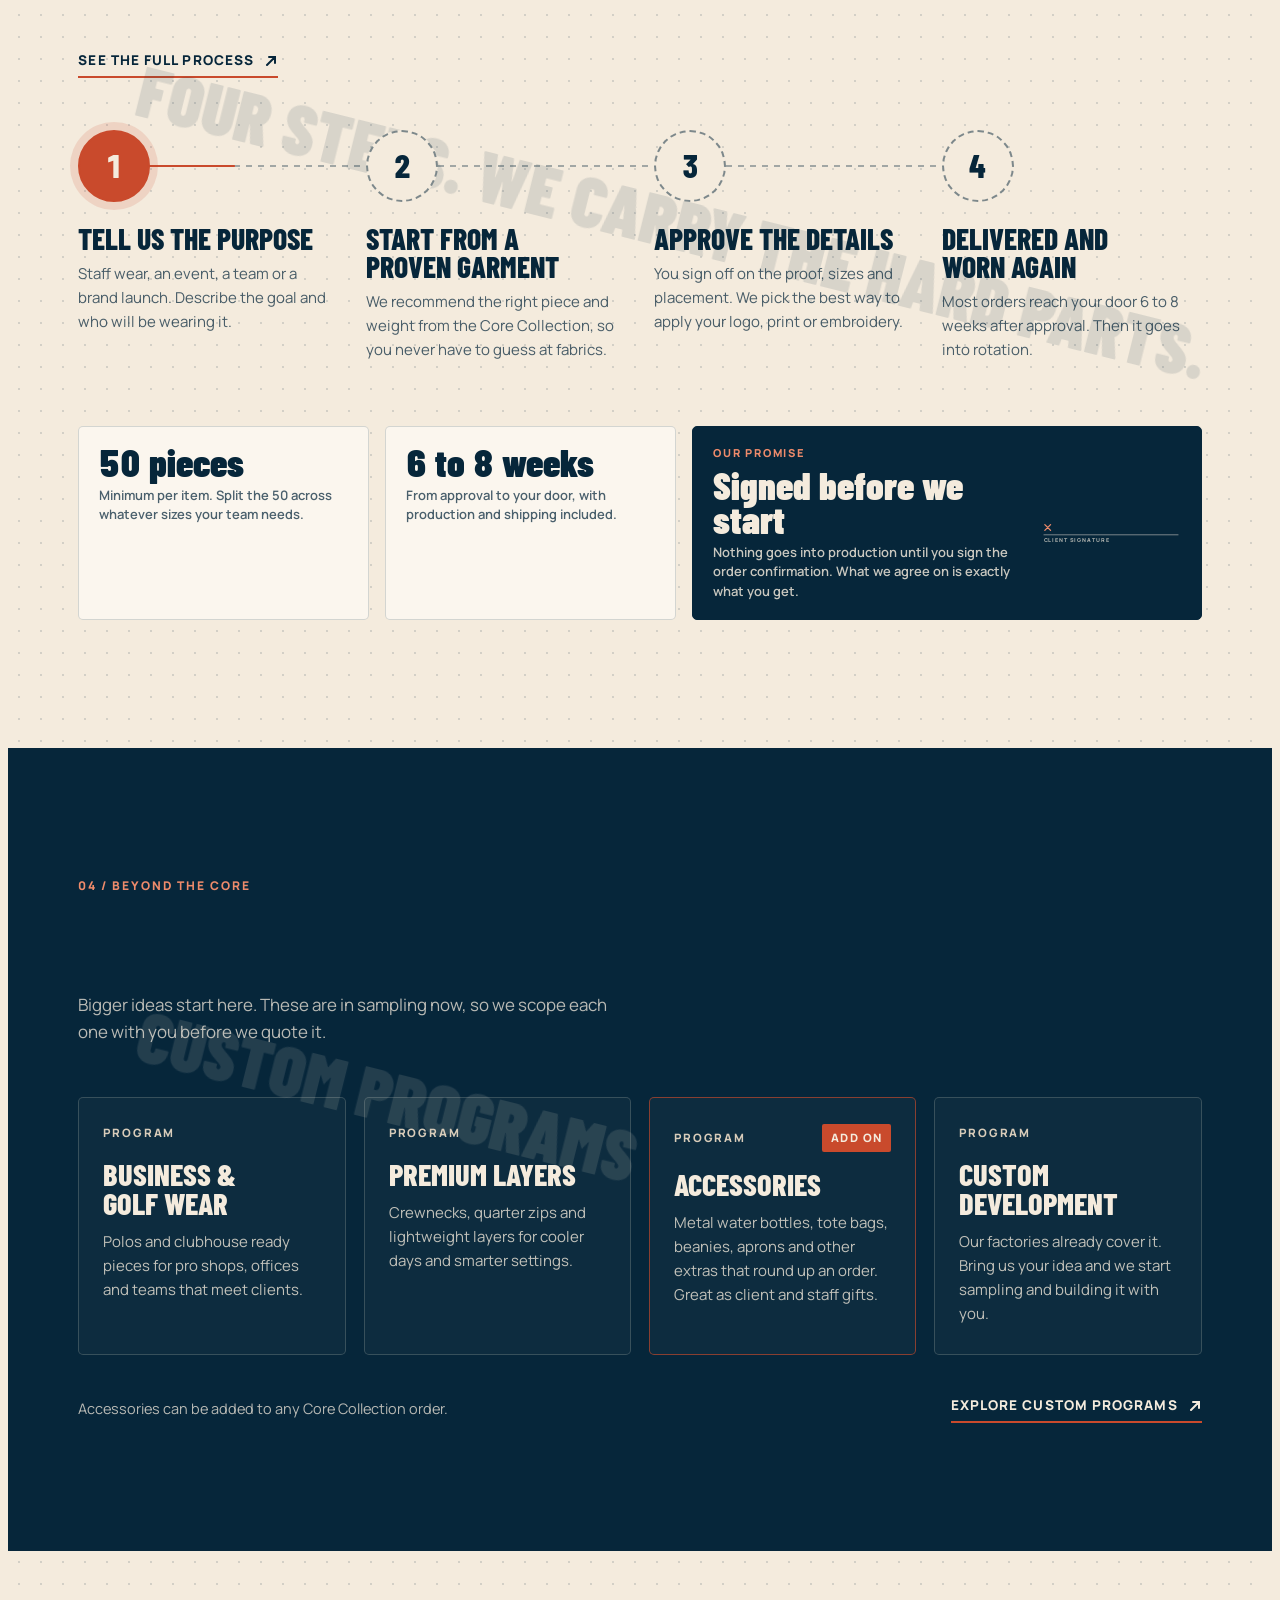
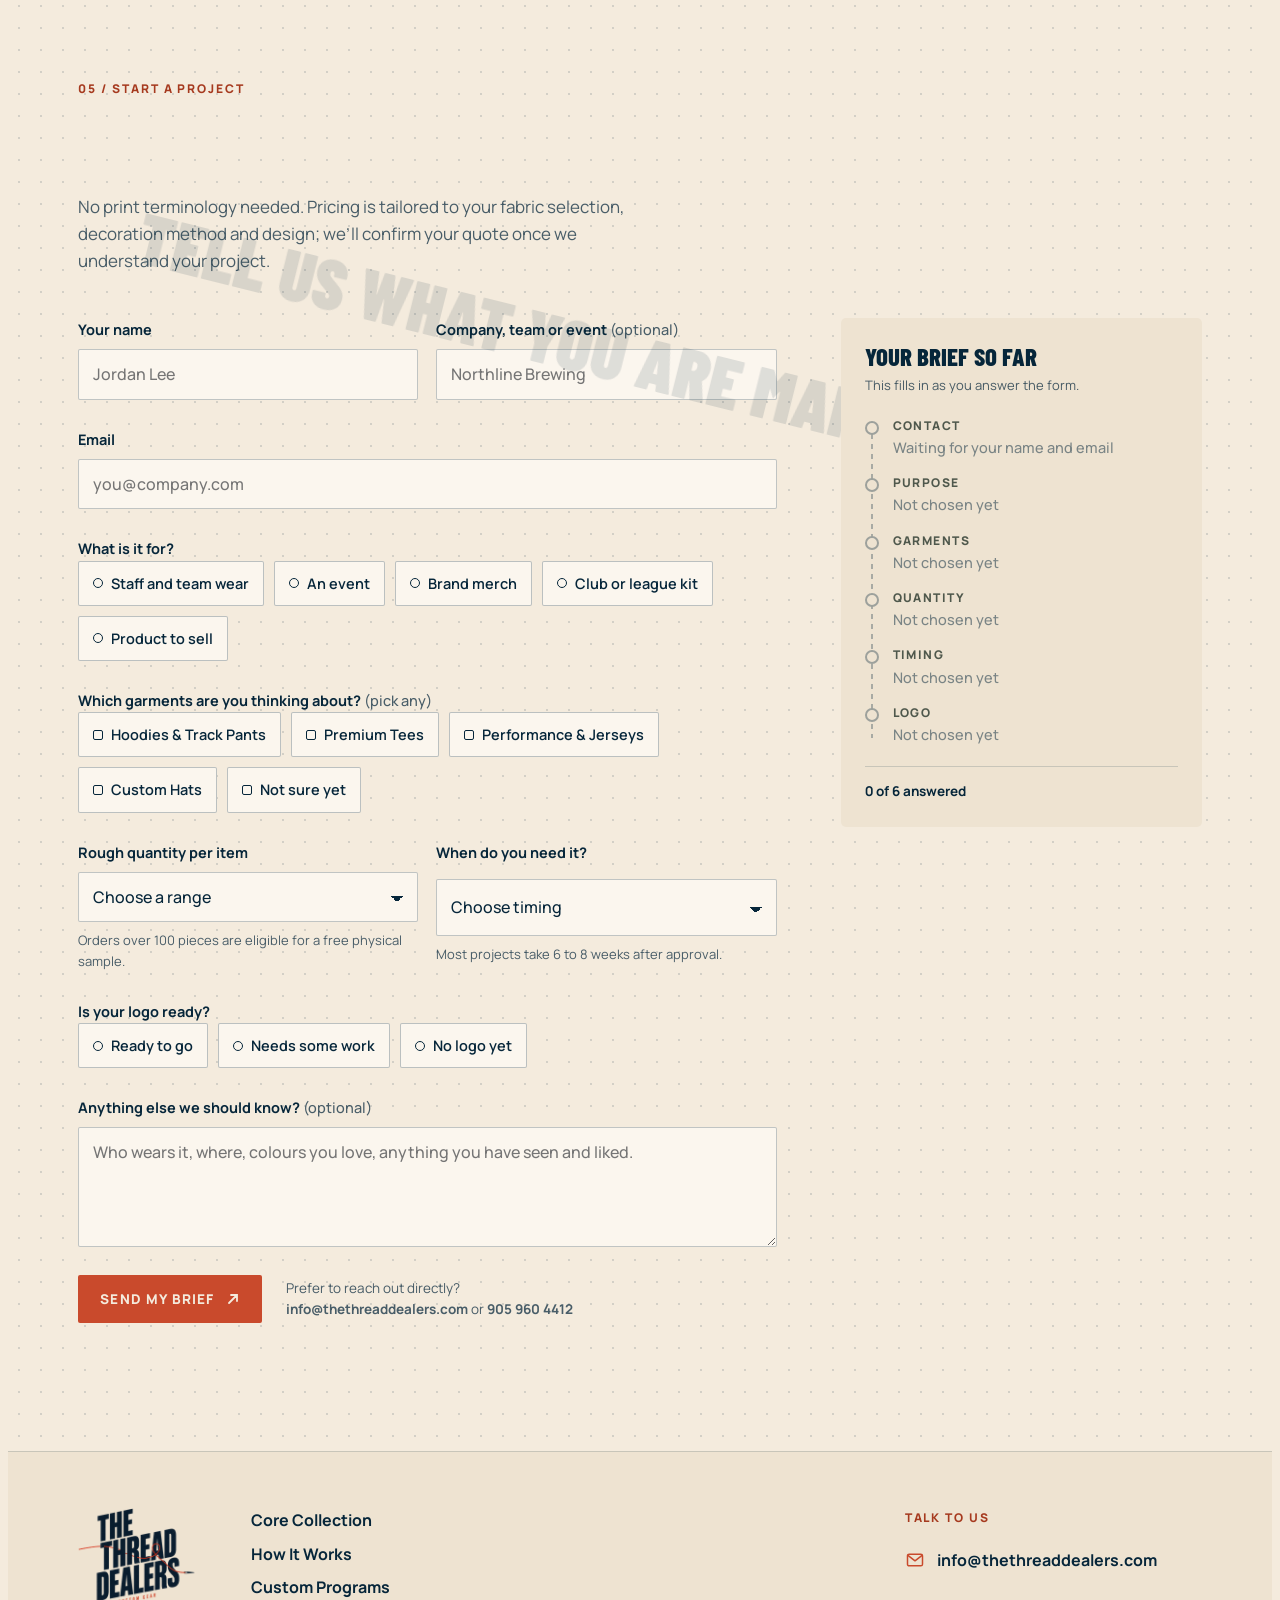
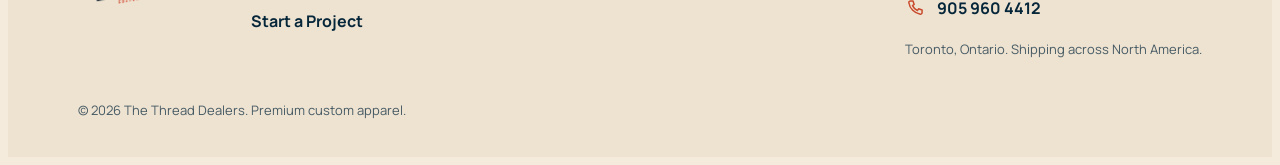
==== commit 2537d46c: "Redesign homepage hero and the three inner pages for phone and desktop Homepage: big centred logo wi" ====
--- a/index.html
+++ b/index.html
@@ -558,7 +558,7 @@
   .rail{display:none}
   .top::after{display:block}
   .steps{grid-template-columns:1fr;gap:34px}
-  .steps::before,.steps::after{top:calc(var(--n) / 2);bottom:calc(var(--n) / 2);left:calc(var(--n) / 2 - 1px);right:auto;width:2px;height:auto}
+  .steps::before,.steps::after{top:calc(var(--n) / 2);bottom:var(--tail,calc(var(--n) / 2));left:calc(var(--n) / 2 - 1px);right:auto;width:2px;height:auto}
   .steps::before{background:repeating-linear-gradient(rgba(6,38,58,.35) 0 6px,transparent 6px 12px)}
   .steps::after{transform-origin:50% 0;transform:scaleY(.14)}
   .steps li{display:grid;grid-template-columns:var(--n) 1fr;column-gap:20px}
@@ -580,6 +580,8 @@
   .top.open .nav a::after{display:none}
   .top.open .nav .nav-cta{display:block}
   .nav-cta a{color:var(--rust-ink)}
+  .top.open .nav .nav-cta{margin-top:18px}
+  .top.open .nav .nav-cta a{display:flex;justify-content:center;align-items:center;background:var(--rust);color:var(--cream);border:0;border-radius:2px;padding:17px 22px;font:800 13.5px/1 var(--body);letter-spacing:.08em;text-transform:uppercase}
 }
 @media (max-width:760px){
   .q-tiles,.q-foot{grid-template-columns:1fr}
@@ -607,6 +609,43 @@
 /* Phone layer: loaded last so it wins over shared rules */
 .js-blend .hero .link,.js-blend .hero .scroll-cue{color:inherit}
 .swipe-dots{display:none}
+/* Desktop first view: fit the title and the tagline inside the first screen */
+@media (min-width:761px){
+  .hero{padding-top:calc(var(--head-h) + clamp(8px,1.5vh,20px));padding-bottom:clamp(20px,3vh,40px)}
+  .hero-title{padding:clamp(22px,4vh,44px) 0 0 4vw}
+  .hero-foot{margin-top:clamp(-56px,-4vh,-24px)}
+  .mega{font-size:clamp(4.2rem,min(15vw,25vh),15.5rem)}
+}
+/* First screen: big logo, tagline stacked bottom-left; the rest rises in once you scroll */
+.hero-line{max-width:none;margin:0;width:min-content;line-height:.92}
+.hero-line span{display:block}
+.hero-line .hl1{white-space:nowrap;padding-bottom:.12em;margin-bottom:.16em;border-bottom:2px solid var(--rust)}
+.hero-line .hl2{color:var(--rust);text-wrap:balance}
+.hero{padding-top:calc(var(--head-h) + env(safe-area-inset-top,0px) + 14px)}
+.hero-first{min-height:calc(100svh - var(--head-h) - env(safe-area-inset-top,0px) - 14px - clamp(24px,4vh,44px));display:flex;flex-direction:column}
+.hero-first .hero-line{margin-top:auto}
+.hero-first .hero-title{flex:1;align-items:center}
+@media (max-width:760px){
+  .hero-kicker{font-size:10px;letter-spacing:.14em;white-space:nowrap}
+  .hero-first{min-height:min(calc(100svh - var(--head-h) - env(safe-area-inset-top,0px) - 14px - 24px),155vw)}
+  .hero-first .hero-title{padding:14px 0;justify-content:flex-start}
+  .hero-foot{padding-top:28px}
+  .hero .mega{line-height:.9}
+  .hero-line{font-size:min(5.6vw,1.6rem)}
+}
+.hero .hero-more{opacity:0;transform:translateY(18px);transition:opacity .6s,transform .7s cubic-bezier(.2,.8,.3,1)}
+.hero .hero-more.shown{opacity:1;transform:none}
+.hero .hero-sub.hero-more.shown{opacity:.78}
+.hero-sub.hero-more{margin-top:0}
+.hero-foot{padding-top:clamp(72px,14vh,140px)}
+.hero .scroll-cue{display:none}
+@media (min-width:761px){
+  .hero-title{padding:clamp(16px,3vh,36px) 0 clamp(20px,3.5vh,40px);justify-content:center;padding-inline:0}
+  .hero .mega{font-size:clamp(4.2rem,min(17vw,calc((100svh - var(--head-h) - 270px)/2.85)),19rem)}
+  .hero-foot{flex-direction:column;align-items:flex-start;text-align:left}
+  .hero-line{font-size:clamp(1.45rem,2.1vw,2.3rem)}
+  .hero-sub{max-width:52ch}
+}
 @media (max-width:640px){
   .hero-title{padding-left:6px;padding-right:6px}
   .blend{height:16vh}
@@ -636,8 +675,12 @@
 /* Phones in the 3D world */
 .is-3d .world{margin:0;padding:0;overflow:visible;scroll-snap-type:none;grid-auto-flow:initial}
 .is-3d .swipe-note,.is-3d .swipe-dots{display:none!important}
-.phone3d .world .card{padding:1.7em 1.5em 1.5em;grid-template-columns:1fr;grid-template-rows:auto auto 1fr auto;row-gap:.9em}
+.phone3d .world .card{padding:1.7em 1.5em 1.5em;grid-template-columns:1fr;grid-template-rows:auto minmax(0,1fr) auto auto;row-gap:.9em}
 .phone3d .card-media{grid-column:1;grid-row:2}
+/* Art shrinks to the room left so the explore link always shows */
+.phone3d .card-media{min-height:0;align-self:stretch;display:flex}
+.phone3d .card-art{height:100%;min-height:0}
+.phone3d .card-art .bg-art{height:100%;padding-bottom:0}
 .phone3d .card-body{grid-column:1;grid-row:3;align-self:start}
 .phone3d .card-title{font-size:3.1em}
 .phone3d .card-line{font-size:1.05em}
@@ -652,6 +695,10 @@
 .phone3d .hud-row b{font-size:1.8rem}
 .phone3d .hud-row span{font-size:13.5px}
 .phone3d .scene{top:52%}
+/* Phones: pull the collection chapter up under the hero's empty tail so its title follows the buttons */
+.phone3d.js-blend .blend{height:0}
+.phone3d.js-blend .hero{z-index:1;padding-bottom:0}
+.phone3d.js-blend .spiral{margin-top:-14svh;background:transparent}
 .phone3d .quality-panel{width:calc(100vw - 24px);top:calc(50% + var(--head-h) / 2)}
 .phone3d .q-head .eyebrow{margin-bottom:6px;font-size:10.5px}
 .phone3d .q-title{font-size:1.95rem}
@@ -740,6 +787,7 @@
 <main>
   <section class="hero dotgrid" id="top" data-chapter="Intro">
     <div class="wrap">
+     <div class="hero-first">
       <p class="hero-kicker">Premium custom apparel / Toronto, ON</p>
       <div class="hero-title">
         <h1 class="mega" aria-label="The Thread Dealers">
@@ -748,7 +796,7 @@
             <span class="line l2">Thread</span>
             <span class="line l3">Dealers</span>
             <svg class="thread" viewBox="0 0 1600 630" preserveAspectRatio="xMidYMid meet">
-              <path class="t" id="threadPath" d="M0,262 C110,250 220,236 330,244 C470,254 600,318 760,322 C850,324 915,294 942,256 C966,222 942,180 902,186 C860,192 860,236 902,272 C985,340 1085,404 1210,432 C1300,452 1390,452 1470,450"/>
+              <path class="t" id="threadPath" d="M0,262 C110,250 220,236 330,244 C470,254 600,318 760,322 C850,324 915,294 942,256 C966,222 942,180 902,186 C860,192 860,236 902,272 C985,340 1085,404 1210,432 C1300,452 1390,452 1470,450" data-d-phone="M286,262 C350,250 414,236 478,244 C559,254 634,318 727,322 C782,324 838,294 860,256 C881,222 860,180 826,186 C791,192 791,236 826,272 C897,340 956,404 1029,432 C1081,452 1134,452 1180,450"/>
               <g id="needle" transform="translate(1470 450) rotate(-1)">
                 <path d="M-16,0 C-16,-6.5 -7,-9.5 4,-8.5 L118,-2.2 L134,0 L118,2.2 L4,8.5 C-7,9.5 -16,6.5 -16,0 Z" fill="var(--ink)"/>
                 <ellipse cx="-3" cy="0" rx="7.5" ry="2.6" fill="var(--cream)"/>
@@ -757,11 +805,12 @@
           </span>
         </h1>
       </div>
+      <p class="hero-line"><span class="hl1">Premium custom apparel</span> <span class="hl2">people will actually want to wear.</span></p>
+     </div>
       <div class="hero-foot">
         <div>
-          <p class="hero-line">Premium custom apparel people will actually want to wear.</p>
-          <p class="hero-sub">We guide businesses, teams and brands to the right garment, run the factory side for you, and deliver clothing that stays in rotation.</p>
-          <div class="cta-row">
+          <p class="hero-sub hero-more">We guide businesses, teams and brands to the right garment, run the factory side for you, and deliver clothing that stays in rotation.</p>
+          <div class="cta-row hero-more">
             <a class="btn" href="start-project.html">Start a Project <svg viewBox="0 0 14 14" fill="none" stroke="currentColor" stroke-width="1.8" stroke-linecap="round"><path d="M3 11L11 3M5 3h6v6"/></svg></a>
             <a class="link" href="#collection">See the Core Collection</a>
           </div>
@@ -1029,6 +1078,10 @@
   function toast(msg){toastEl.textContent=msg;toastEl.classList.add('show');clearTimeout(toastT);toastT=setTimeout(function(){toastEl.classList.remove('show')},3400)}
   var top=$('#top-bar'), menuBtn=$('#menu-btn');
   menuBtn.addEventListener('click',function(){var o=top.classList.toggle('open');menuBtn.setAttribute('aria-expanded',o)});
+  /* A tap outside the open menu, or Escape, closes it */
+  function closeMenu(){top.classList.remove('open');menuBtn.setAttribute('aria-expanded','false')}
+  document.addEventListener('click',function(e){if(top.classList.contains('open')&&!top.contains(e.target))closeMenu()});
+  document.addEventListener('keydown',function(e){if(e.key==='Escape'&&top.classList.contains('open')){closeMenu();menuBtn.focus()}});
   $$('#site-nav a').forEach(function(a){a.addEventListener('click',function(){top.classList.remove('open');menuBtn.setAttribute('aria-expanded','false')})});
   $$('[data-copy]').forEach(function(b){b.addEventListener('click',function(){
     var t=b.dataset.copy;
@@ -1039,6 +1092,7 @@
   /* Hero thread: the needle leads the thread along the logo path */
   (function(){
     var path=$('#threadPath'), needle=$('#needle'); if(!path) return;
+    if(matchMedia('(max-width:760px)').matches) path.setAttribute('d',path.dataset.dPhone);
     var L=path.getTotalLength();
     function place(t){
       var d=L*t, p=path.getPointAtLength(d), a=path.getPointAtLength(Math.max(0,d-3)), b=path.getPointAtLength(Math.min(L,d+3));
@@ -1357,7 +1411,7 @@
   root.classList.add('js-blend');
   var INK=[6,38,58], CREAM=[244,235,221];
   function blendScroll(vh){
-    var start=Math.min(hero.offsetHeight*.12,160), end=spiral.offsetTop-vh;
+    var start=Math.min(hero.offsetHeight*.12,160), end=Math.max(spiral.offsetTop-vh,start+vh*.3);
     var t=smoother(map(scrollY,start,Math.max(start+1,end)));
     backdrop.style.opacity=t.toFixed(3);
     var c=INK.map(function(v,i){return Math.round(lerp(v,CREAM[i],smoother(map(t,.35,.75))))});
@@ -1446,6 +1500,10 @@
   armSig();
   (function(){
     var st=$('#steps'); if(!st)return;
+    /* Stacked layout: stop the line at the centre of circle 4, not the bottom of its text */
+    function tail(){var n=st.lastElementChild.querySelector('.step-num'),a=st.getBoundingClientRect(),b=n.getBoundingClientRect();st.style.setProperty('--tail',Math.max(0,a.bottom-(b.top+b.bottom)/2)+'px')}
+    tail();addEventListener('resize',tail);addEventListener('load',tail);document.fonts&&document.fonts.ready.then(tail);
+    new IntersectionObserver(tail).observe(st);
     if(reduceMQ.matches||!('IntersectionObserver' in window)){st.classList.add('play');return}
     var o=new IntersectionObserver(function(en){if(en[0].isIntersecting){st.classList.add('play');o.disconnect()}},{threshold:.2});
     o.observe(st);
@@ -1499,6 +1557,16 @@
 
 </script>
 <script>(function(){var t=document.getElementById("toTop"),s=document.getElementById("collection");function u(){t.classList.toggle("show",s.getBoundingClientRect().bottom<0)}addEventListener("scroll",function(){requestAnimationFrame(u)},{passive:true});u();t.addEventListener("click",function(e){e.preventDefault();window.scrollTo({top:0,behavior:"smooth"})})})();</script>
+<script>/* Logo fills the free space between the kicker and the tagline */
+(function(){var t=document.querySelector('.hero-first .hero-title'),g=document.querySelector('.hero .mega'),w=document.querySelector('.hero .mega-wrap');if(!t||!g)return;
+var p=document.getElementById('threadPath'),sv=w.querySelector('.thread'),ph=matchMedia('(max-width:760px)');
+if(ph.matches&&p.dataset.dPhone)p.setAttribute('d',p.dataset.dPhone);
+function fit(){g.style.fontSize='40px';g.style.marginLeft='';var cs=getComputedStyle(t),h=t.clientHeight-parseFloat(cs.paddingTop)-parseFloat(cs.paddingBottom),cw=t.clientWidth,r=w.getBoundingClientRect(),wd=r.width;
+if(ph.matches){var pr=p.getBoundingClientRect(),u=sv.getBoundingClientRect().width/1600;wd=Math.max(r.right,pr.right+140*u)-Math.min(r.left,pr.left);cw=innerWidth-24}
+var fs=Math.min(h/(r.height/40),cw*(ph.matches?1:.92)/(wd/40),320);g.style.fontSize=Math.max(fs,48)+'px';
+if(ph.matches){var a=w.getBoundingClientRect(),b=p.getBoundingClientRect(),L=Math.min(a.left,b.left);g.style.marginLeft=(12-L)+'px'}}
+fit();addEventListener('resize',fit);addEventListener('load',fit);document.fonts&&document.fonts.ready.then(fit)})();</script>
+<script>(function(){var m=document.querySelectorAll('.hero-more');function u(){var on=scrollY>30;m.forEach(function(e){e.classList.toggle('shown',on)})}addEventListener('scroll',u,{passive:true});u()})();</script>
 <script src="signature-animation.js" defer></script>
 </body>
 </html>
--- a/ordering-shared.css
+++ b/ordering-shared.css
@@ -55,4 +55,4 @@
 @keyframes stepPop{0%{transform:scale(1)}45%{transform:scale(1.2)}100%{transform:scale(1)}}
 @media (max-width:959px){.steps.play::after{transform:scaleY(1)}}
 
-@media(max-width:959px){.how .steps{grid-template-columns:1fr;gap:34px}.how .steps::before,.how .steps::after{left:calc(var(--n)/2 - 1px);right:auto;top:calc(var(--n)/2);bottom:calc(var(--n)/2);height:auto;width:2px}.how .steps::after{transform:scaleY(.14);transform-origin:top}.how .steps.play::after{transform:scaleY(1)}}
+@media(max-width:959px){.how .steps{grid-template-columns:1fr;gap:34px}.how .steps::before,.how .steps::after{left:calc(var(--n)/2 - 1px);right:auto;top:calc(var(--n)/2);bottom:var(--tail,calc(var(--n)/2));height:auto;width:2px}.how .steps::after{transform:scaleY(.14);transform-origin:top}.how .steps.play::after{transform:scaleY(1)}}
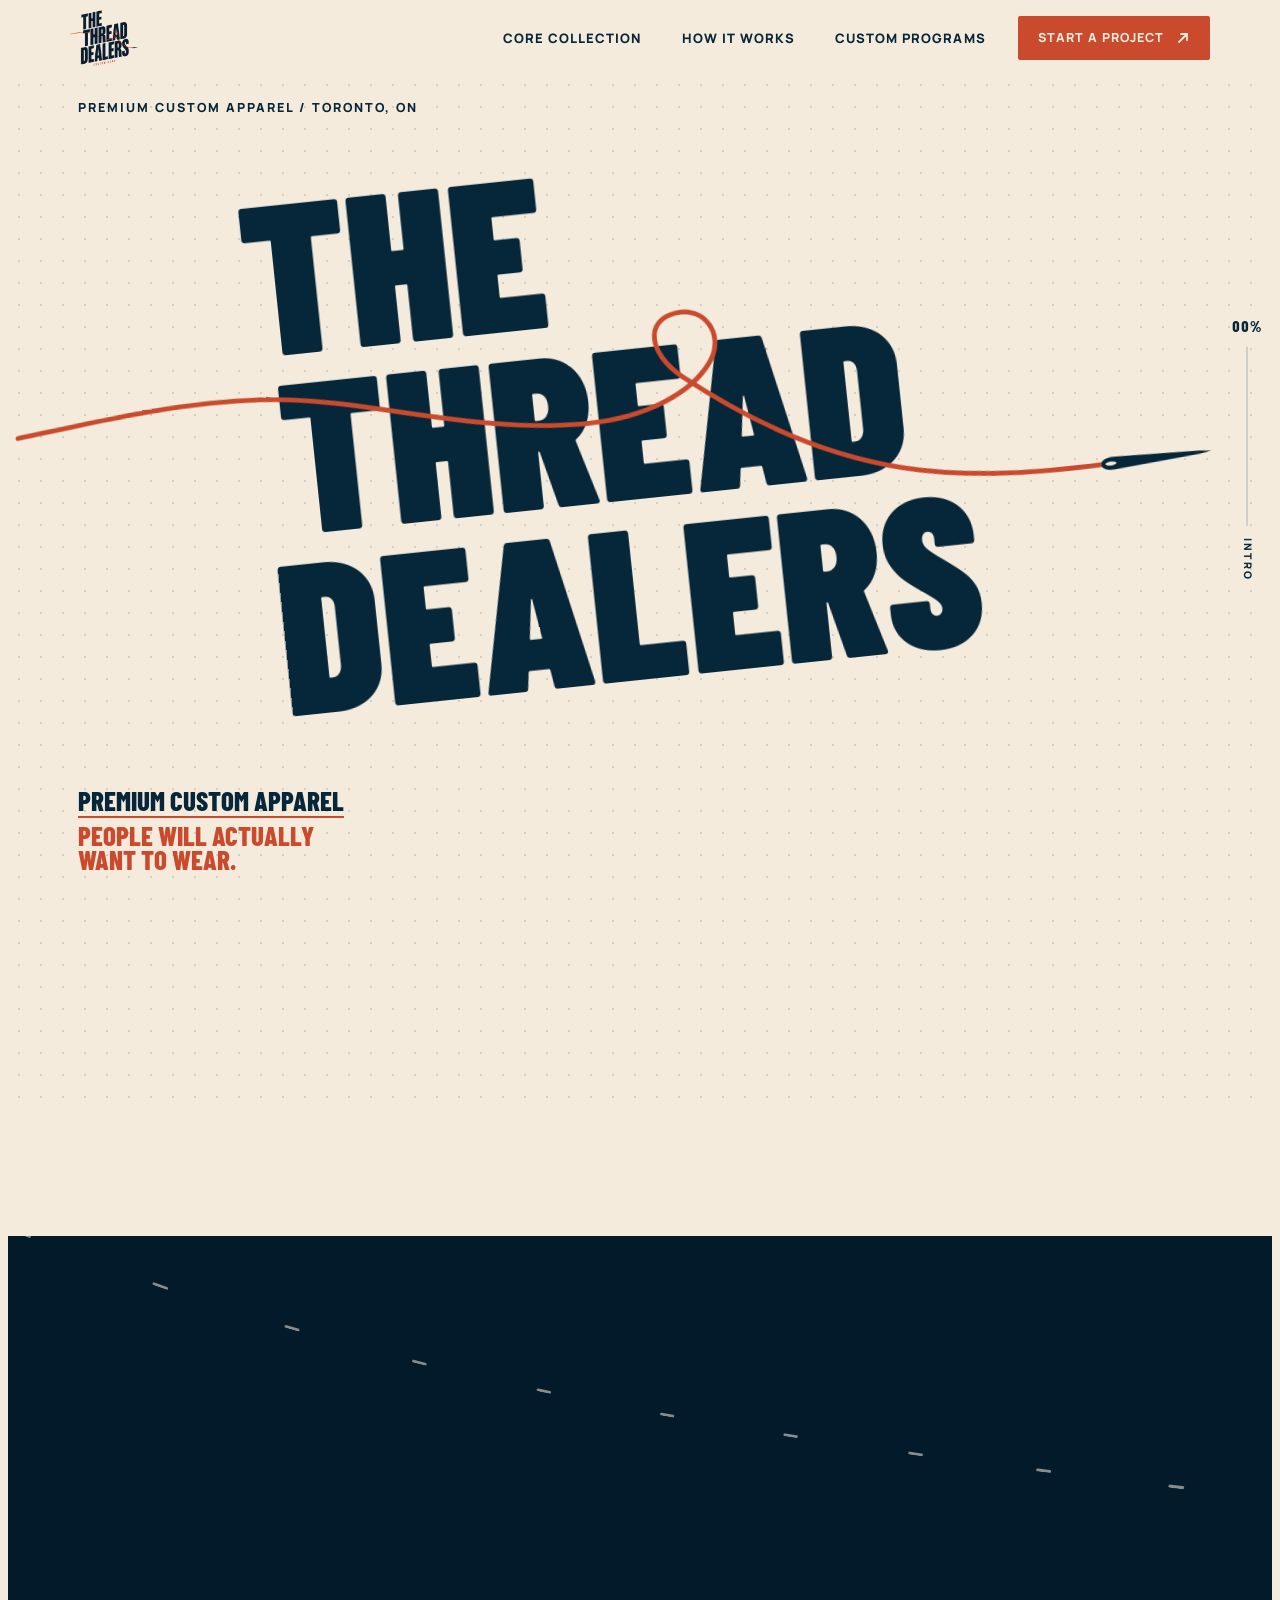
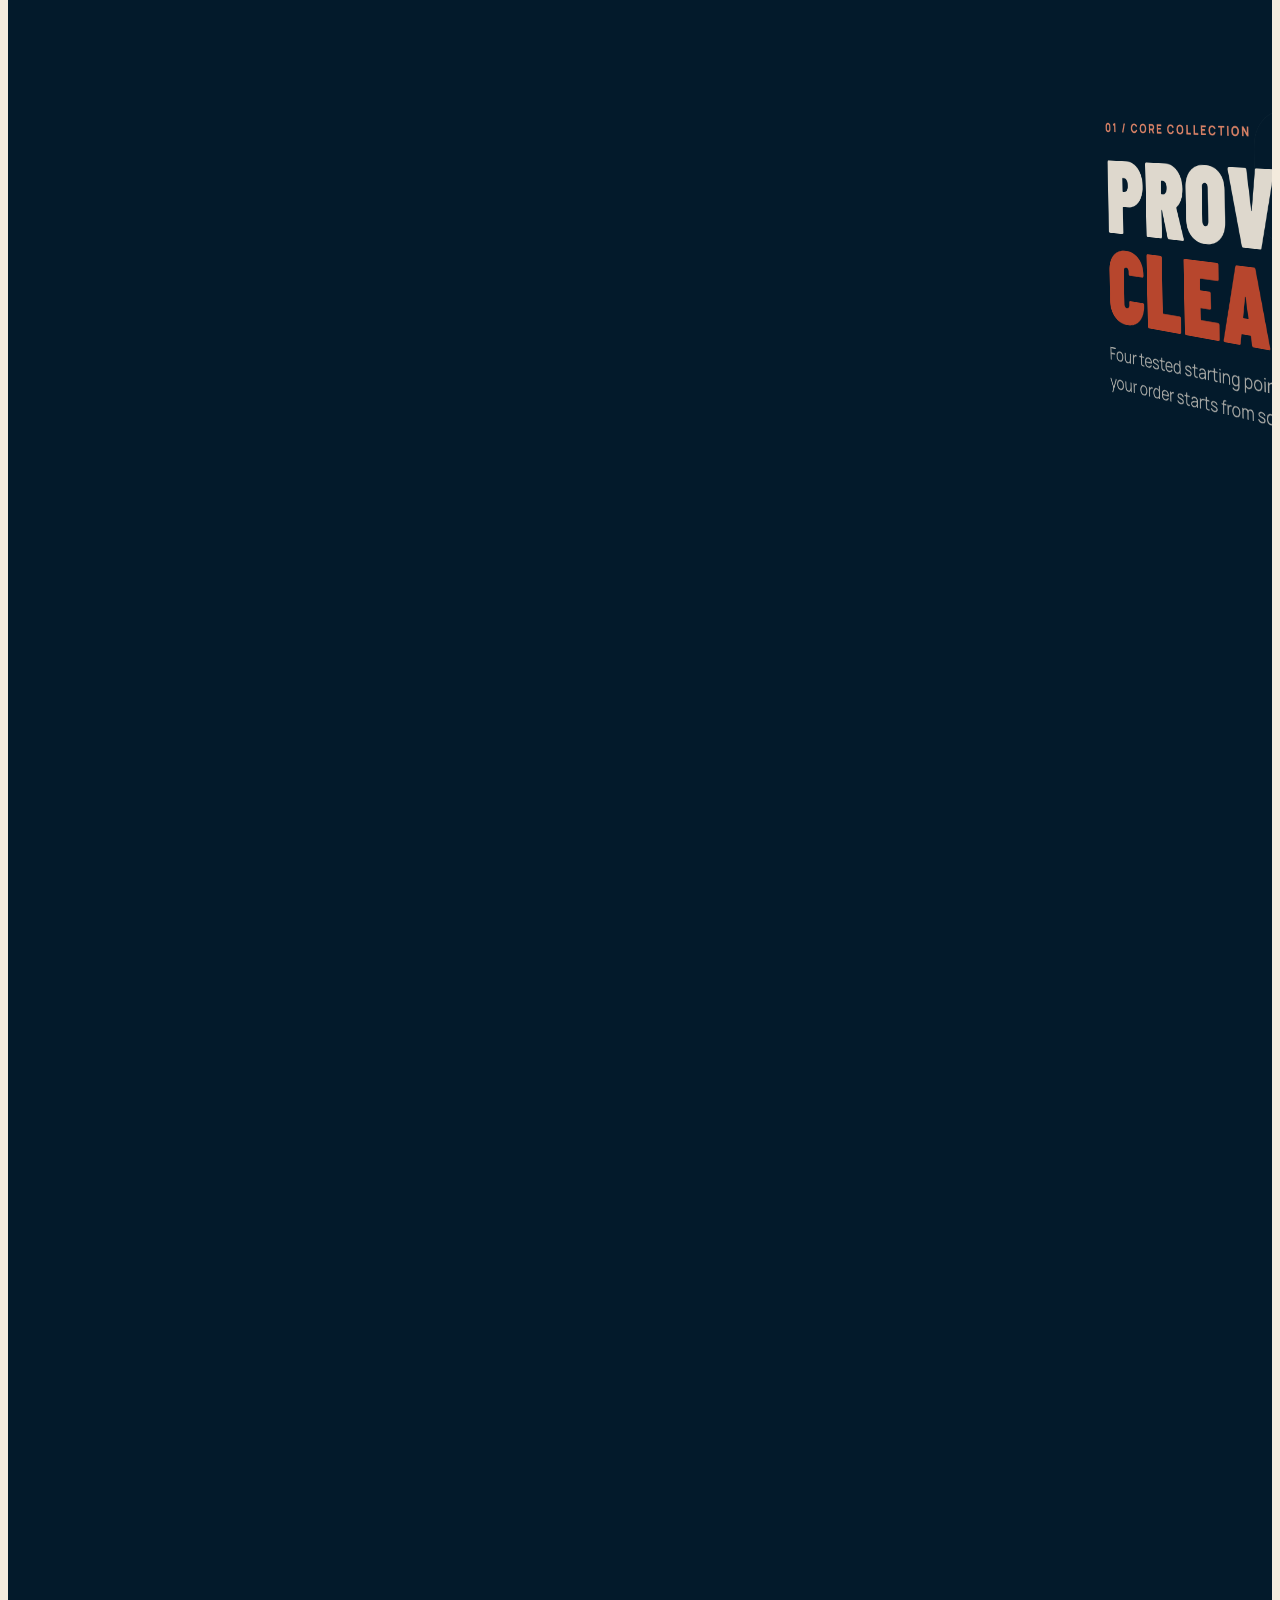
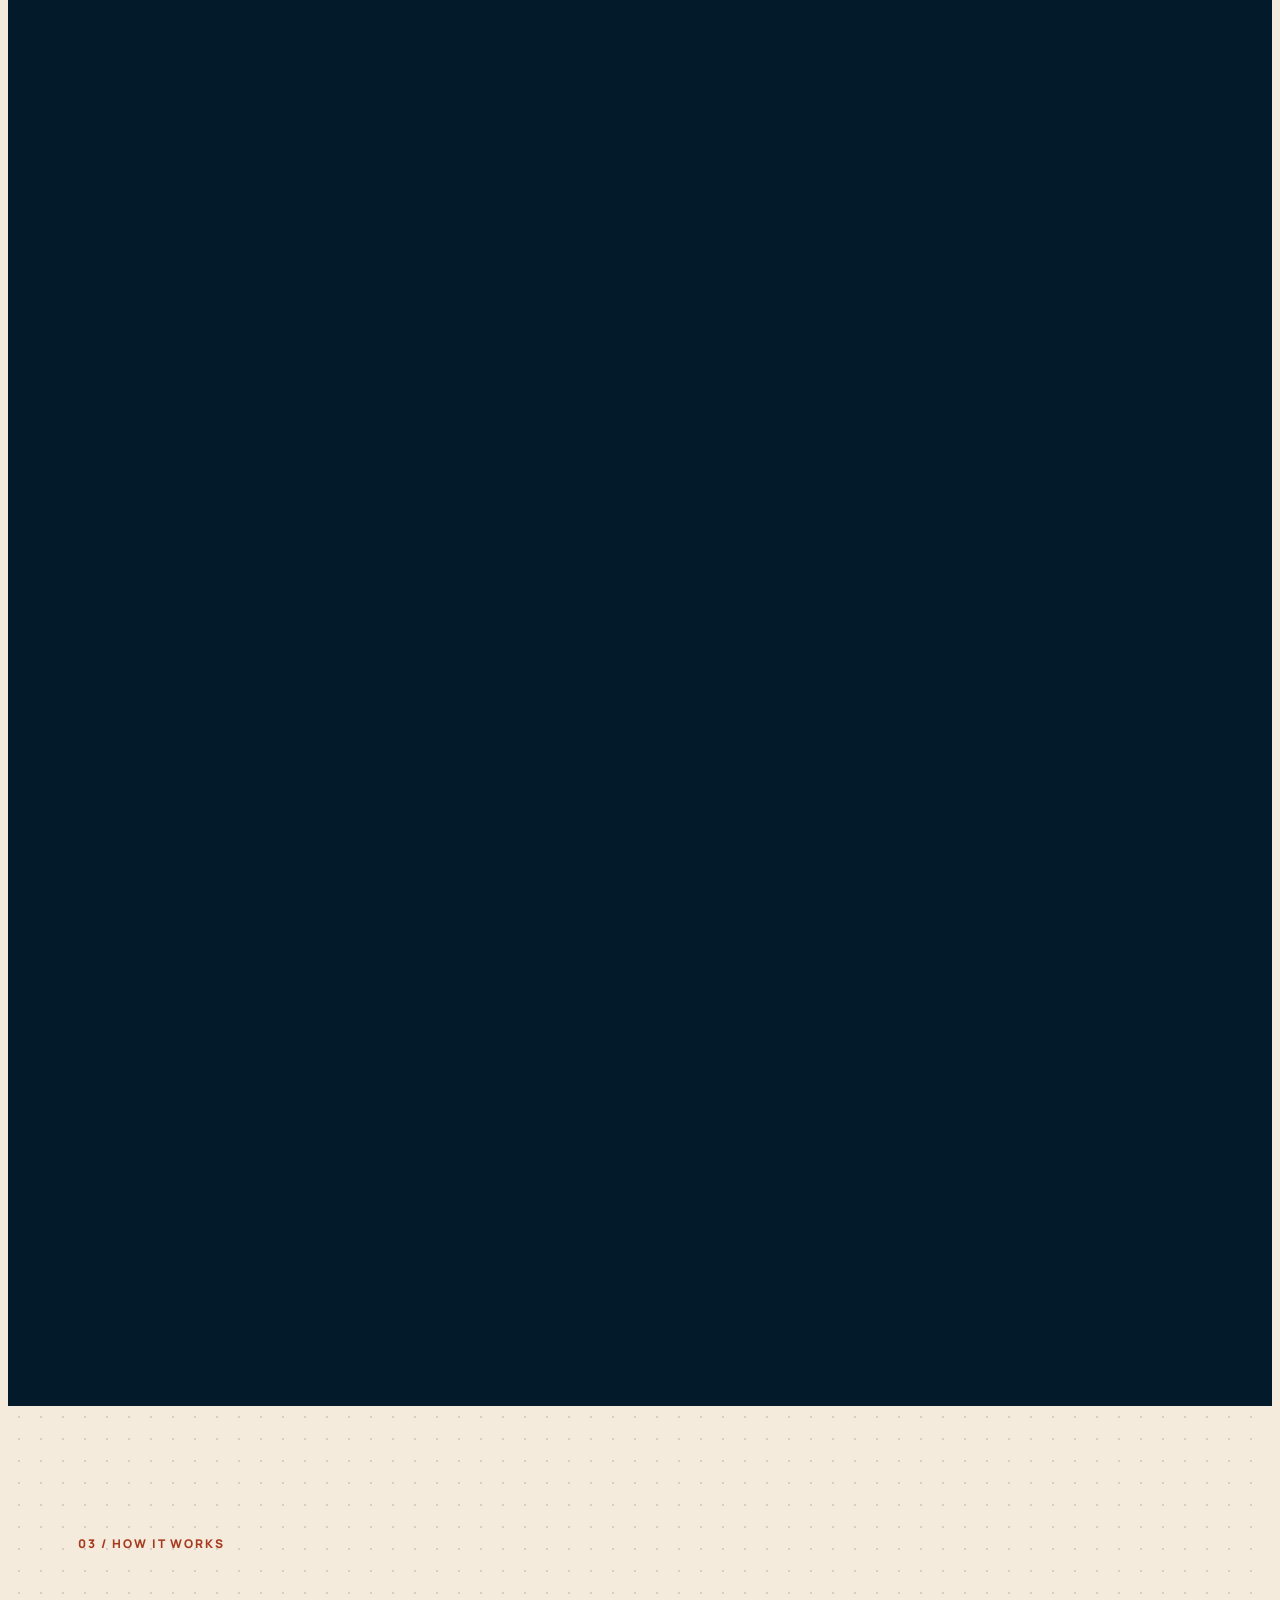
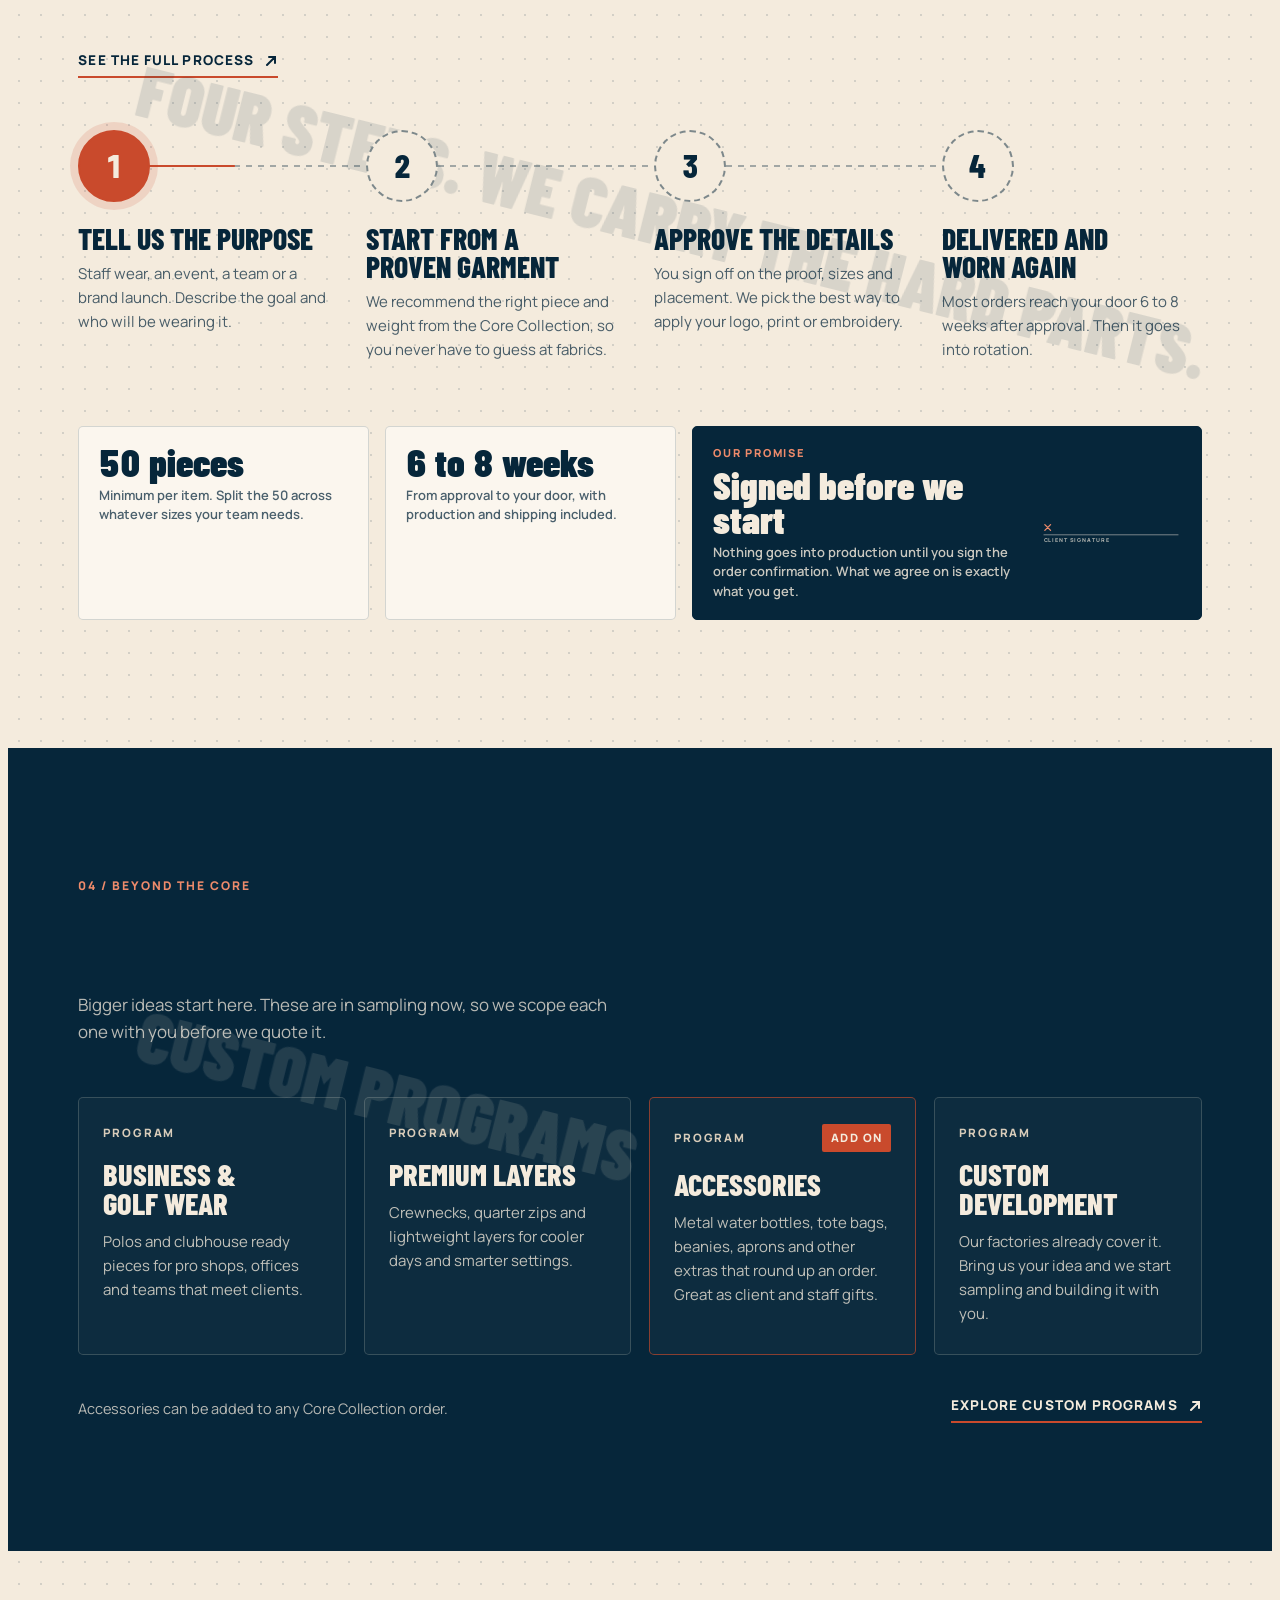
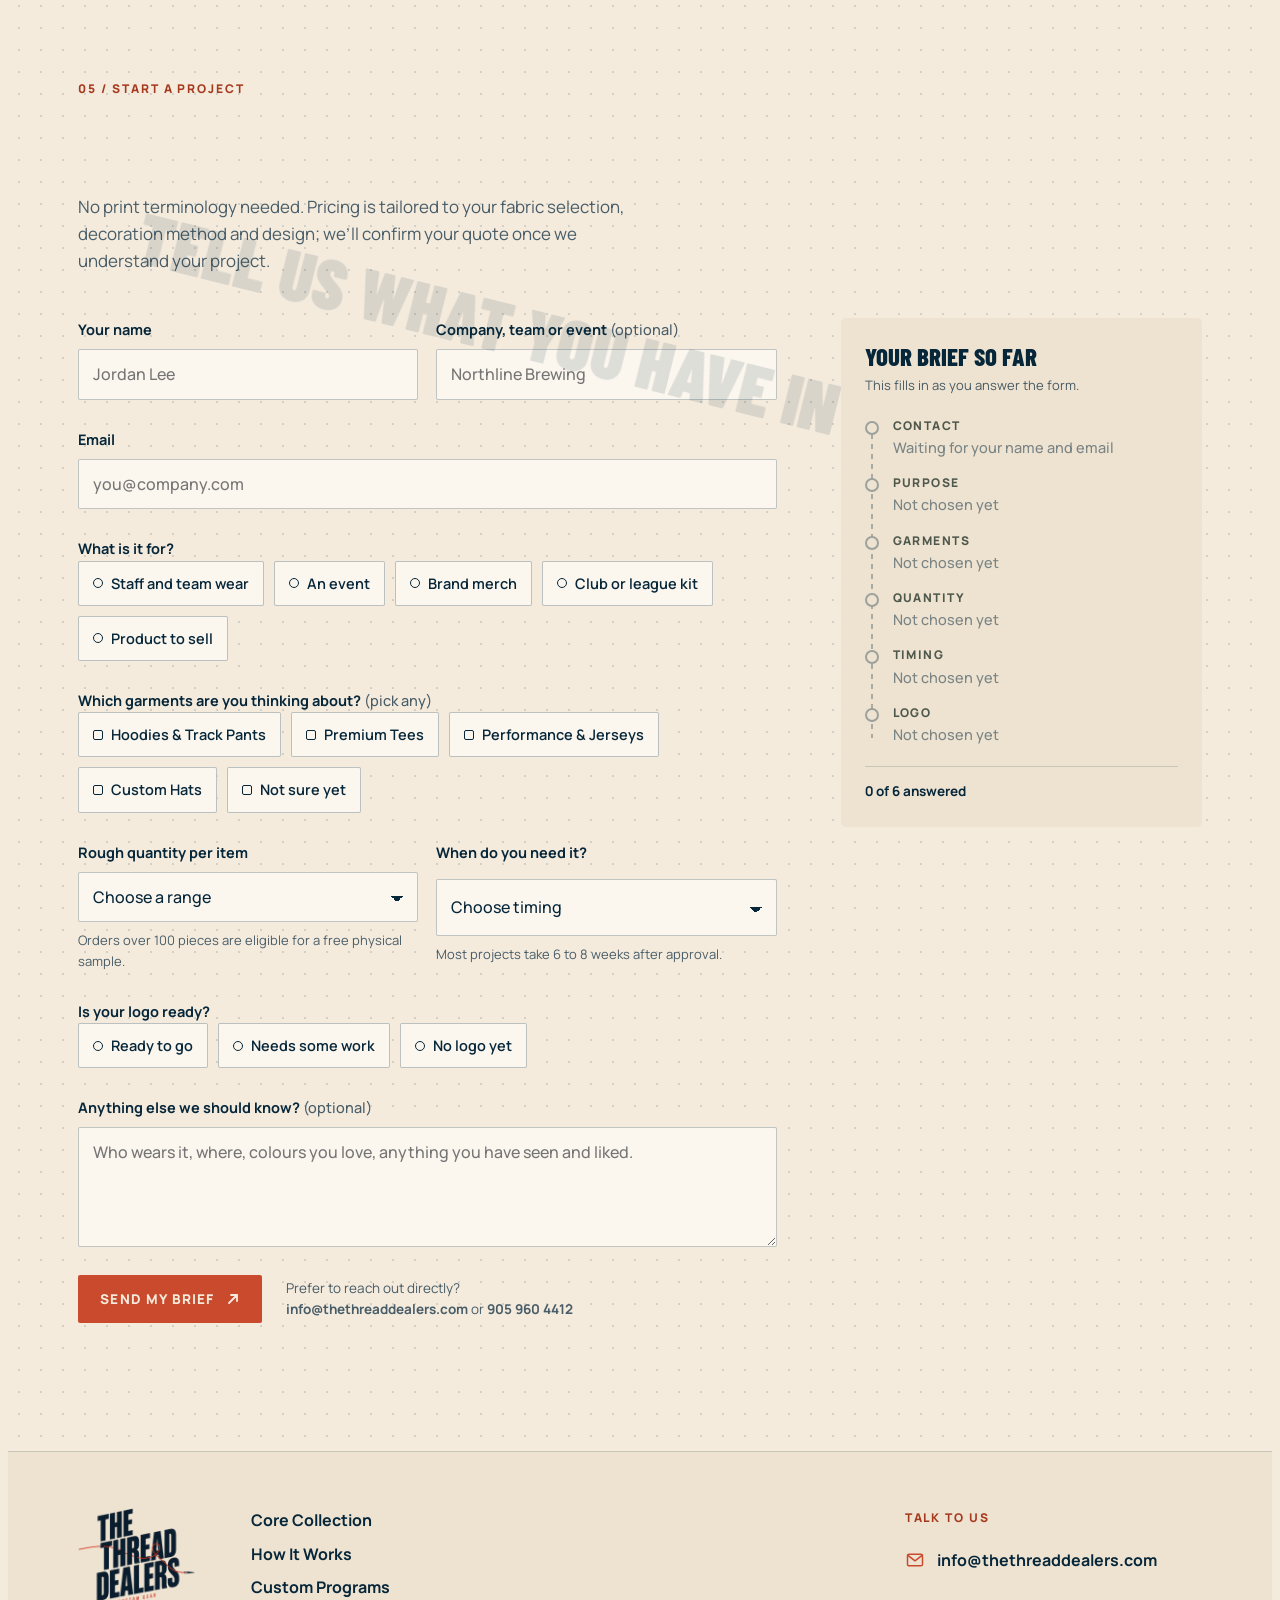
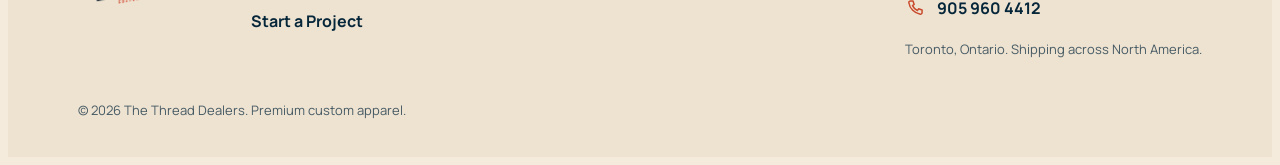
==== commit 3c6f1062: "Polish desktop and phone layouts, fix card links and copy buttons - Homepage: desktop spiral cards f" ====
--- a/index.html
+++ b/index.html
@@ -406,6 +406,11 @@
 .is-3d:not(.phone3d) .art-je .bg-art{--w:80%}
 .is-3d:not(.phone3d) .art-cp .bg-art{--w:100%}
 .is-3d:not(.phone3d) .card-media{align-self:stretch;display:flex;align-items:center;justify-content:center}
+/* Art fits the room left so every card keeps its explore link */
+.is-3d:not(.phone3d) .world .card{grid-template-rows:auto minmax(0,1fr) auto}
+.is-3d:not(.phone3d) .card-media{min-height:0}
+.is-3d:not(.phone3d) .card-art{height:100%;min-height:0}
+.is-3d:not(.phone3d) .card-art .bg-art{height:100%;padding-bottom:0}
 /* Footer contacts */
 .contacts{display:grid;gap:10px;justify-items:start}
 .contact{display:inline-flex;align-items:center;gap:12px;font:700 16px var(--body);color:var(--ink);background:none;border:0;border-radius:3px;padding:8px 12px 8px 8px;margin-left:-8px;cursor:pointer;transition:background .2s,color .2s}
@@ -959,7 +964,7 @@
   <section class="start dotgrid" id="start" data-chapter="Start a project" aria-labelledby="s-title">
     <div class="wrap">
       <p class="eyebrow">05 / Start a project</p>
-      <h2 class="h2" id="s-title" data-orbit>Tell us what you are making.</h2>
+      <h2 class="h2" id="s-title" data-orbit>Tell us what you have in mind.</h2>
       <p class="intro">No print terminology needed. Pricing is tailored to your fabric selection, decoration method and design; we’ll confirm your quote once we understand your project.</p>
       <div class="start-grid">
         <form id="brief-form" novalidate>
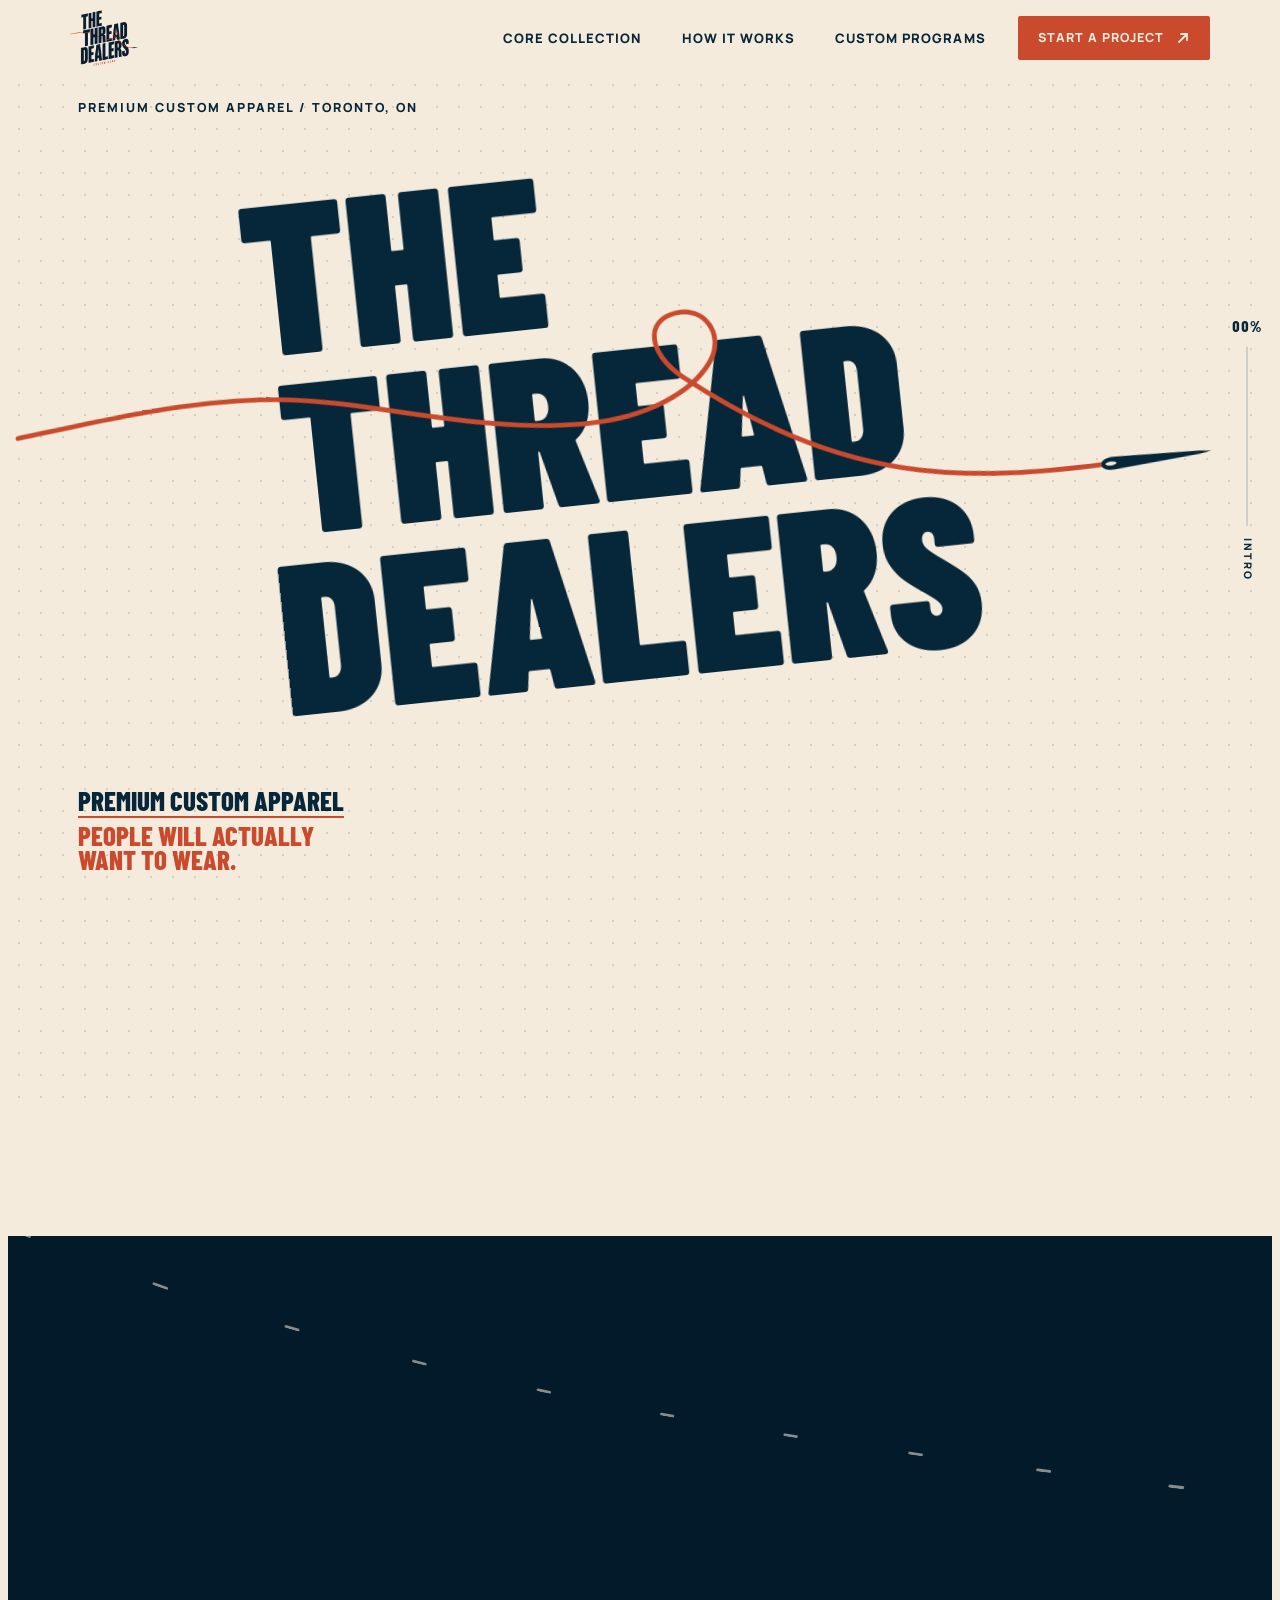
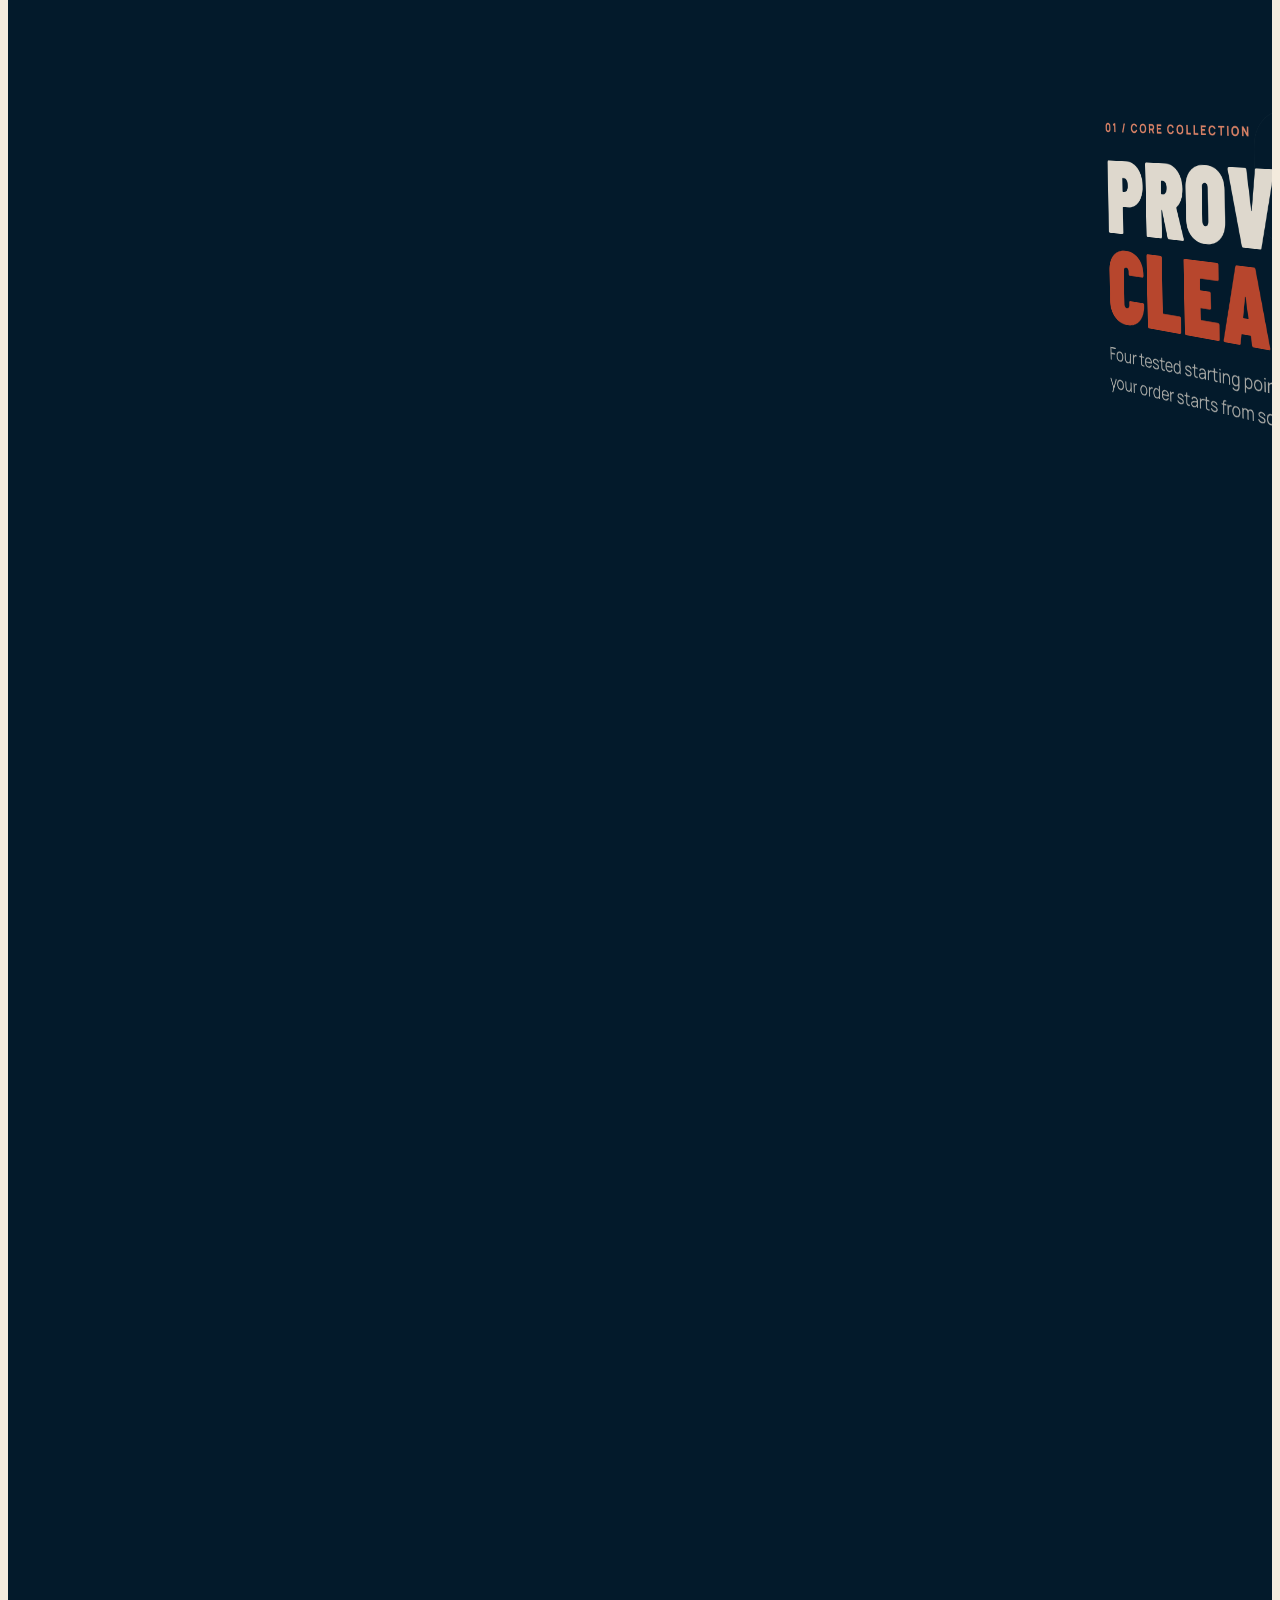
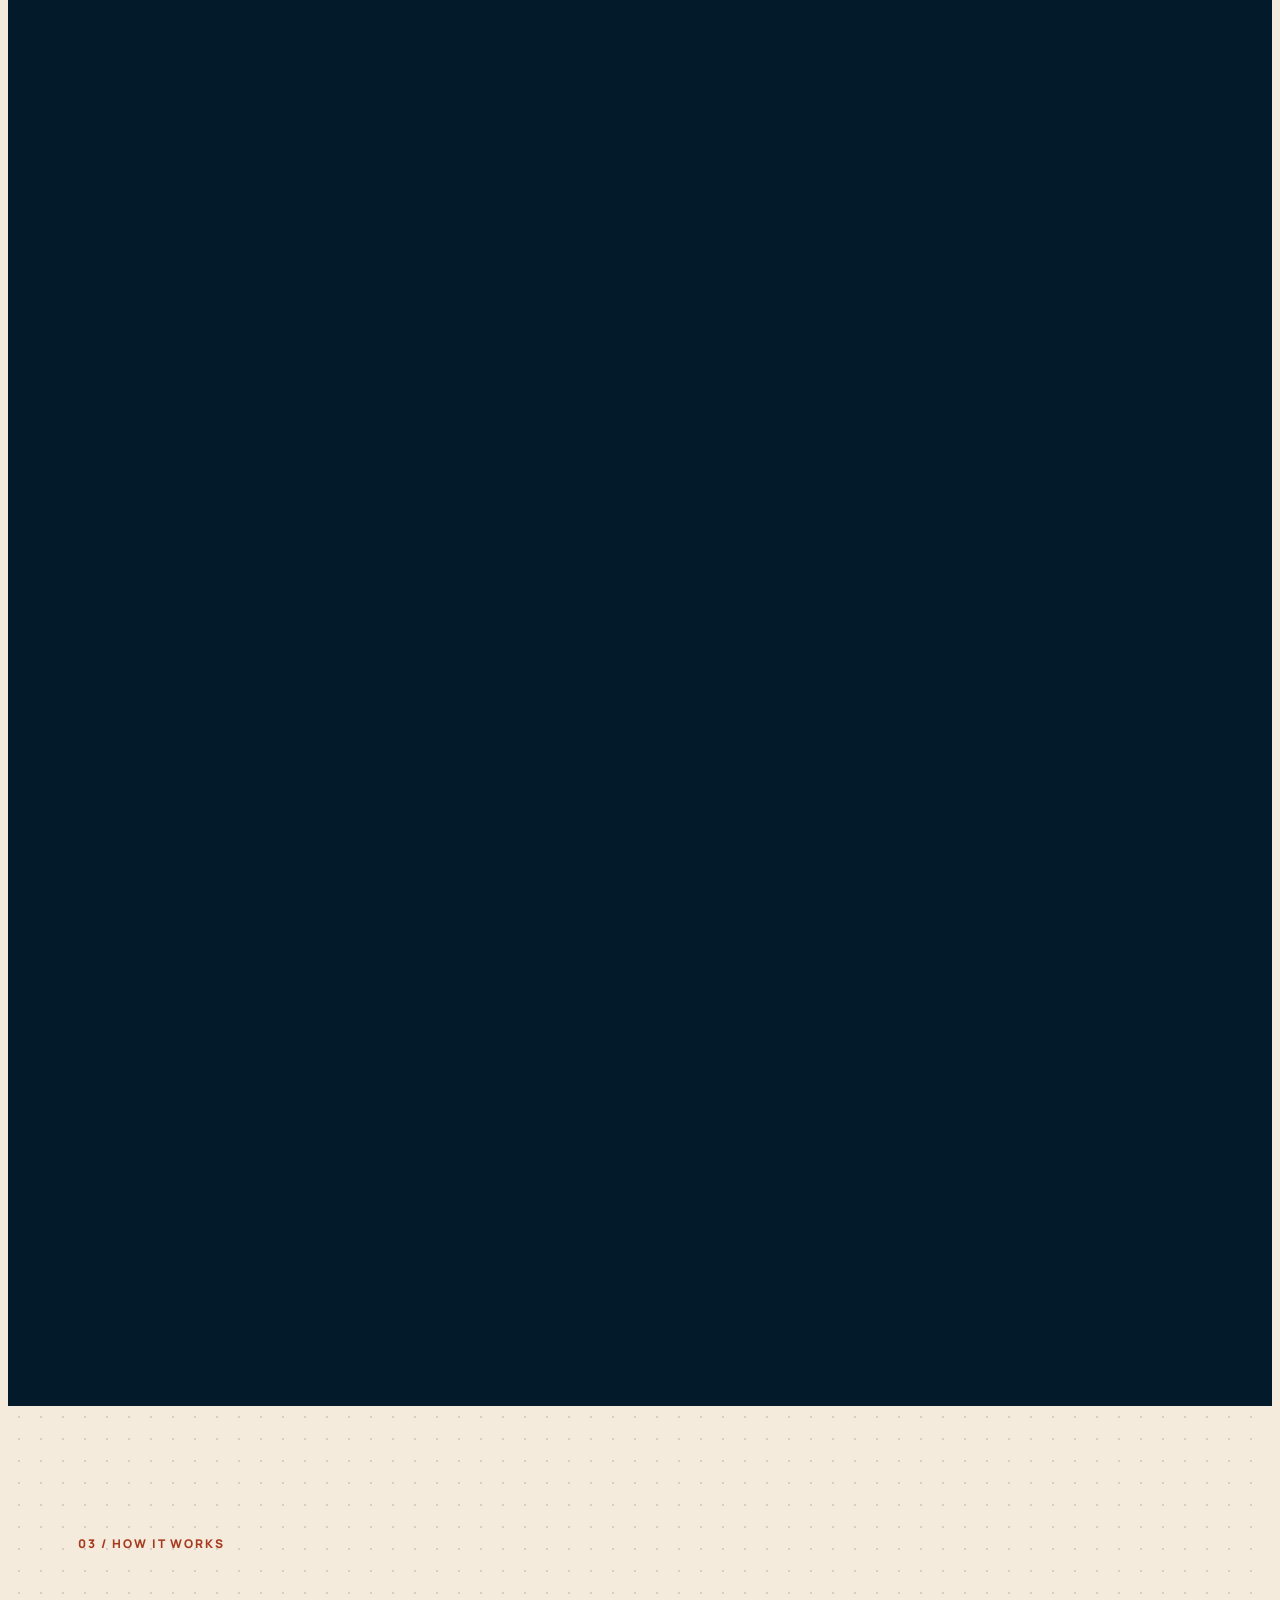
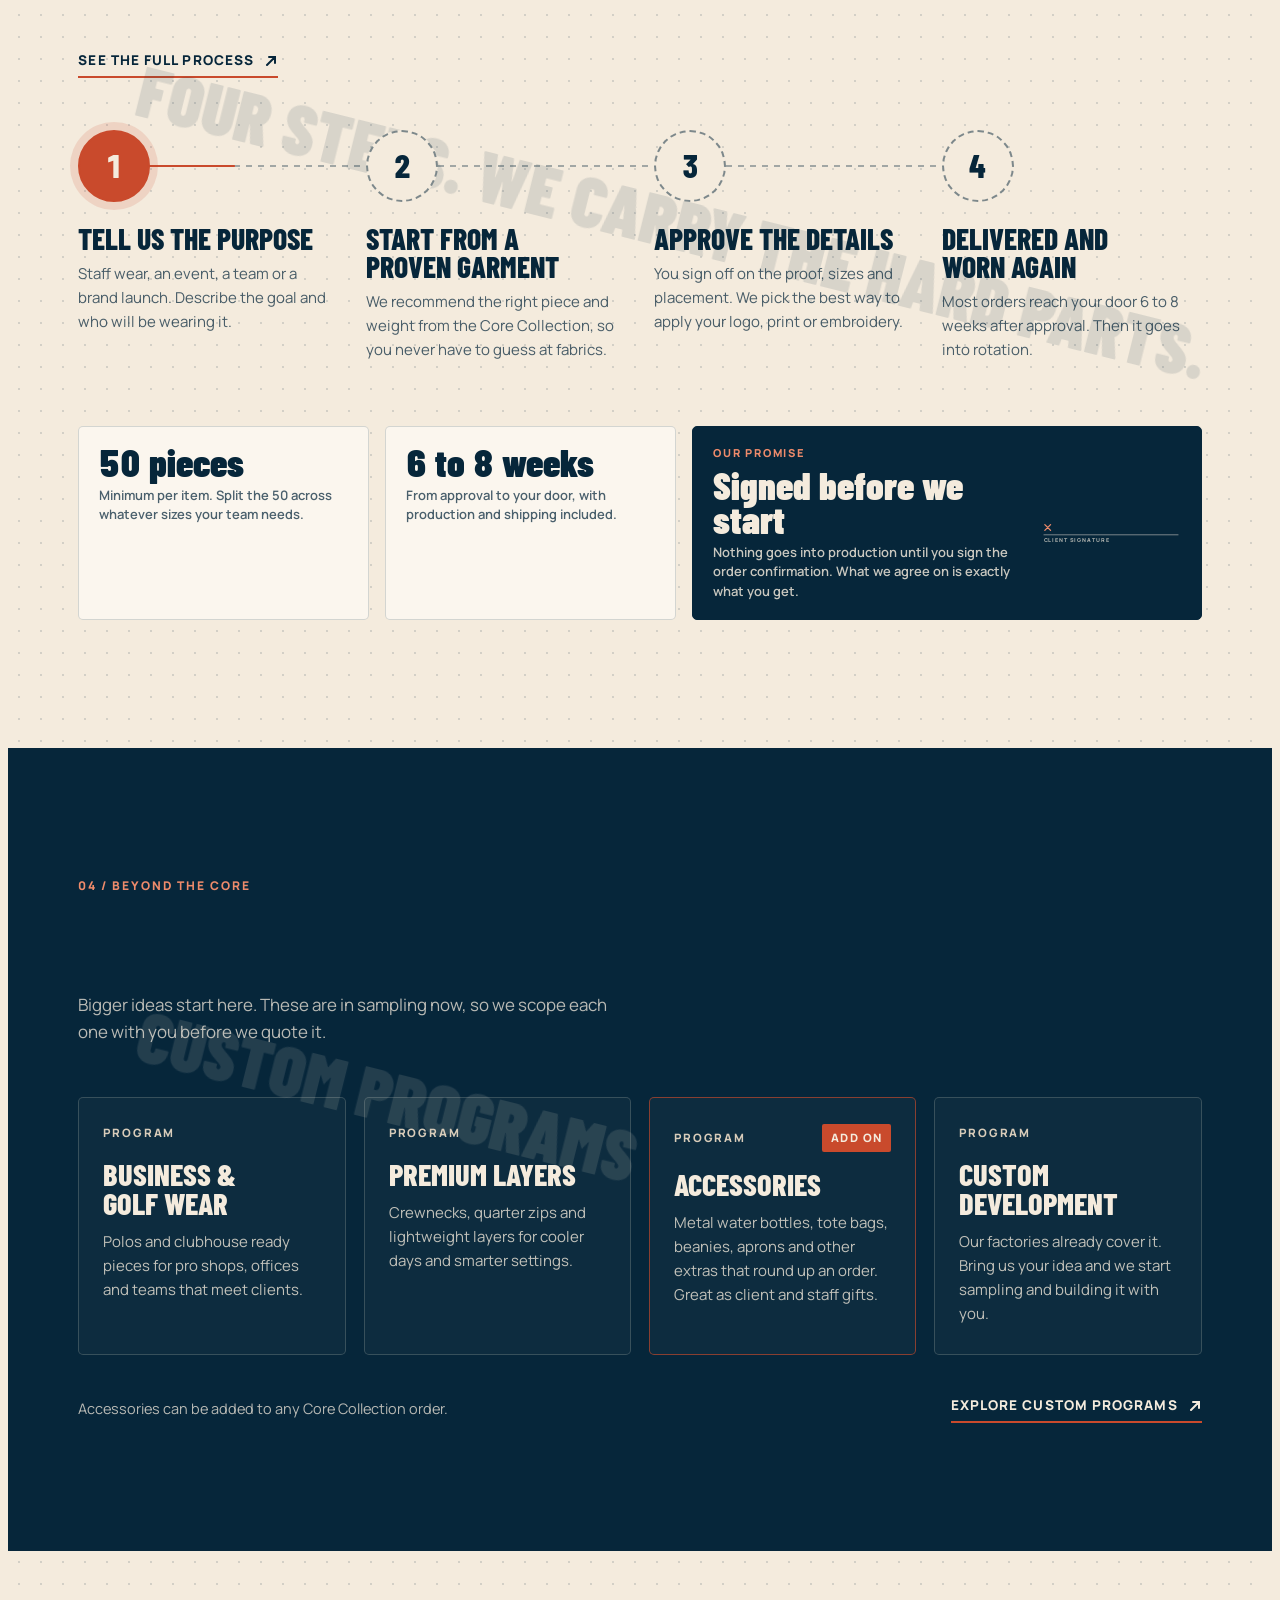
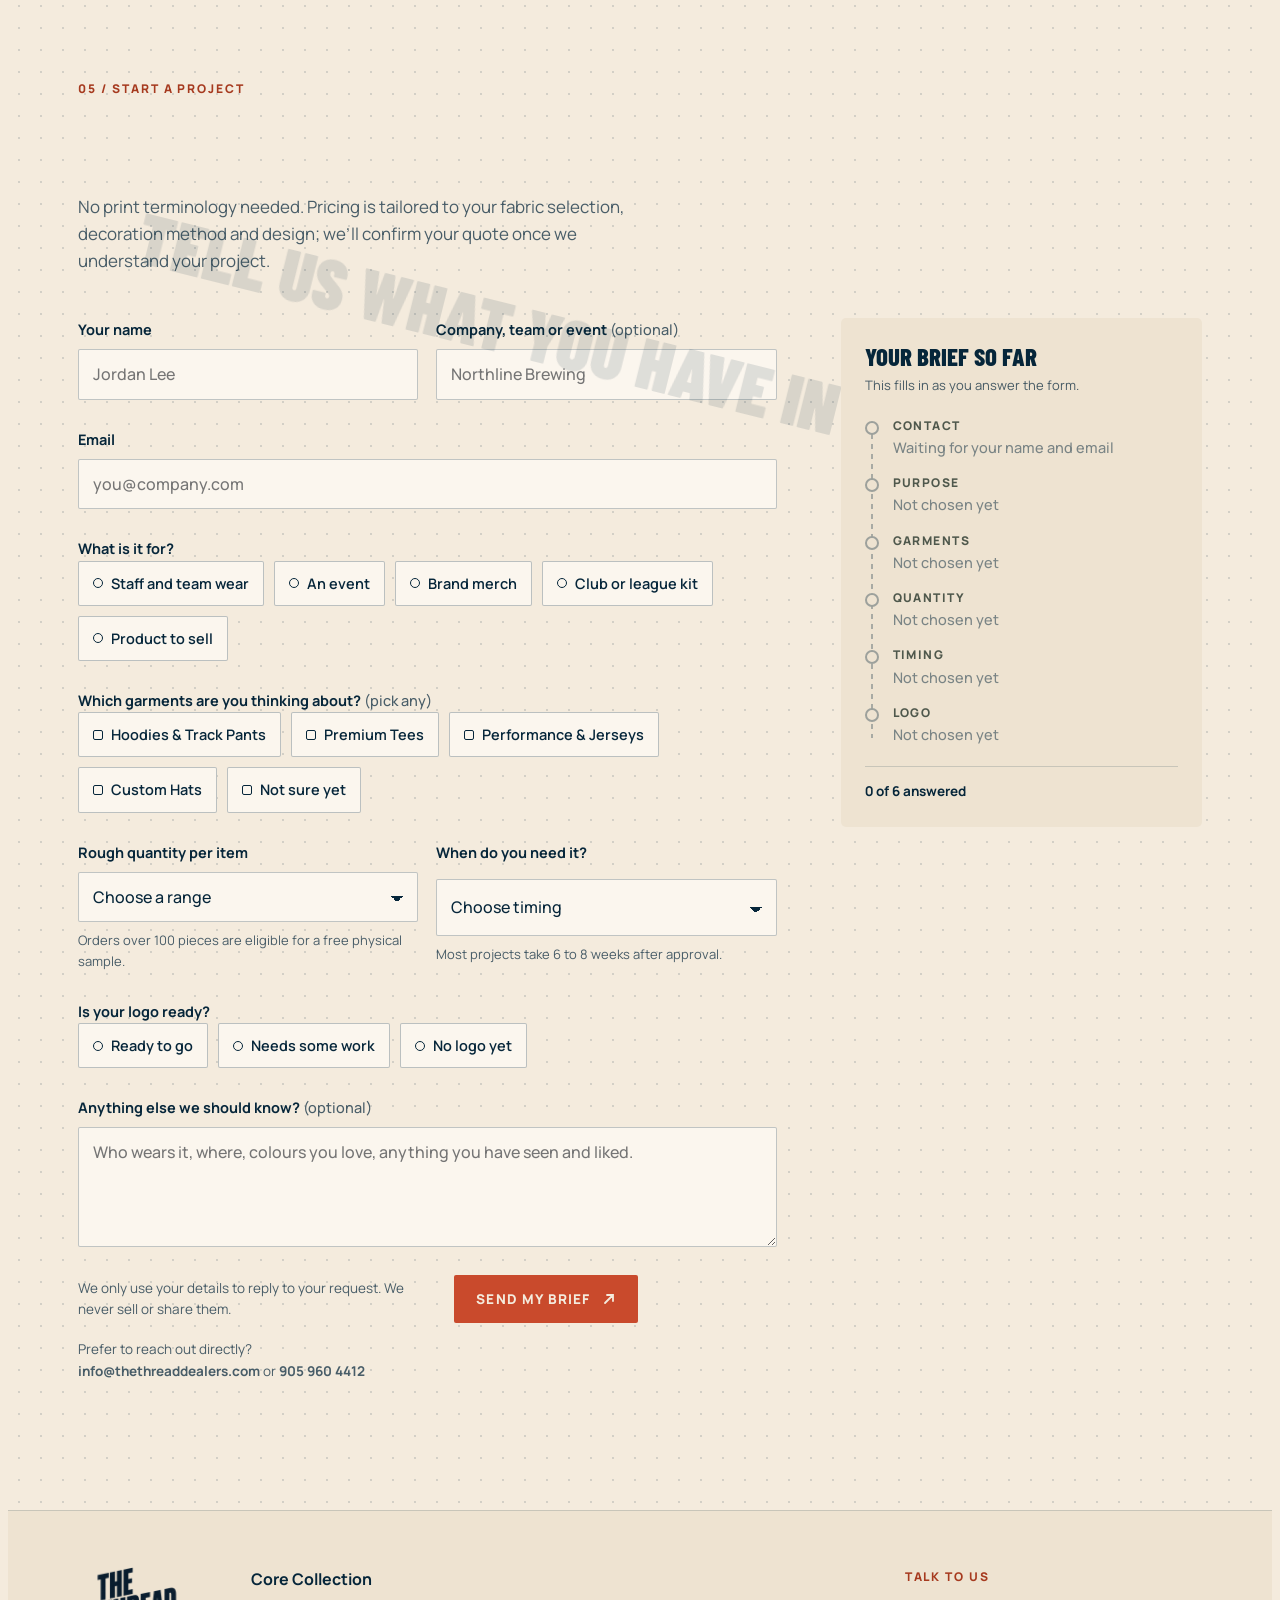
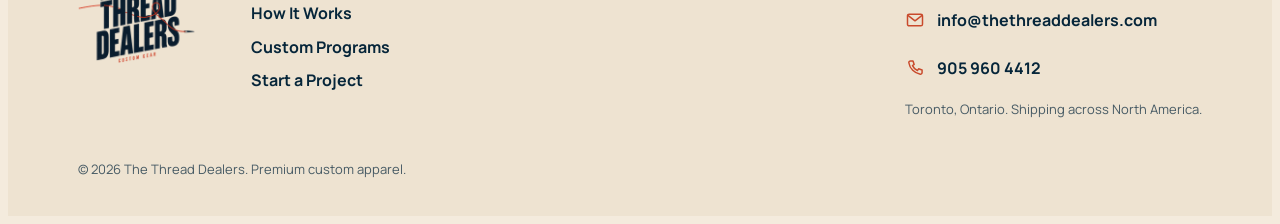
==== commit f01c1317: "Prepare the site for launch on Netlify - Garment and program images converted to WebP (about 18 MB d" ====
--- a/index.html
+++ b/index.html
@@ -27,7 +27,6 @@
   {"@type":"Offer","itemOffered":{"@type":"Product","name":"Custom performance shirts and jerseys","url":"https://thethreaddealers.com/performance-jerseys.html"}},
   {"@type":"Offer","itemOffered":{"@type":"Product","name":"Custom hats","url":"https://thethreaddealers.com/custom-hats.html"}}]}}]}</script>
 
-<meta name="claude:viewport-fit-sides" content="cover">
 <link rel="preconnect" href="https://fonts.googleapis.com">
 <link rel="preconnect" href="https://fonts.gstatic.com" crossorigin>
 <link rel="stylesheet" href="https://fonts.googleapis.com/css2?family=Barlow+Condensed:wght@600;700;800;900&family=Manrope:wght@400;500;600;700;800&display=swap">
@@ -357,11 +356,11 @@
 .art-te .bg-art{--w:50%}
 .art-je .bg-art{--w:54%}
 .art-cp .bg-art{--w:80%}
-.bg-hoodie{background-image:url(img/core-hoodie-v1.png)}
-.bg-pants{background-image:url(img/core-pants-v1.png)}
-.bg-tee{background-image:url(img/core-tee-v1.png)}
-.bg-jersey{background-image:url(img/core-jersey-v1.png)}
-.bg-cap{background-image:url(img/core-cap-v1.png)}
+.bg-hoodie{background-image:url(img/core-hoodie-v1.webp)}
+.bg-pants{background-image:url(img/core-pants-v1.webp)}
+.bg-tee{background-image:url(img/core-tee-v1.webp)}
+.bg-jersey{background-image:url(img/core-jersey-v1.webp)}
+.bg-cap{background-image:url(img/core-cap-v1.webp)}
 @media (max-width:900px),(pointer:coarse){
   .bg-hoodie{background-image:var(--d-hoodie)}
   .bg-pants{background-image:var(--d-pants)}
@@ -756,11 +755,13 @@
 .phone3d .hud{top:calc(var(--head-h) + env(safe-area-inset-top,0px) + 12px);bottom:auto}
 .phone3d .hud .eyebrow{display:none}
 .phone3d .hud-ticks{margin-top:8px}
-:root{--d-hoodie:url(img/core-hoodie-v1.png);--d-pants:url(img/core-pants-v1.png);--d-tee:url(img/core-tee-v1.png);--d-jersey:url(img/core-jersey-v1.png);--d-cap:url(img/core-cap-v1.png);}.to-top{position:fixed;right:max(18px,env(safe-area-inset-right,0px));bottom:calc(18px + env(safe-area-inset-bottom,0px));z-index:55;width:50px;height:50px;border-radius:50%;display:grid;place-items:center;background:var(--rust);color:var(--cream);box-shadow:0 12px 24px -10px rgba(3,26,43,.6);opacity:0;transform:translateY(16px) scale(.8);pointer-events:none;transition:opacity .3s,transform .35s cubic-bezier(.3,1.5,.5,1),background .2s}.to-top svg{width:20px;height:20px}.to-top.show{opacity:1;transform:none;pointer-events:auto}.to-top:hover{background:var(--ink)}@media (max-width:640px){.to-top{width:44px;height:44px}}</style>
+:root{--d-hoodie:url(img/core-hoodie-v1.webp);--d-pants:url(img/core-pants-v1.webp);--d-tee:url(img/core-tee-v1.webp);--d-jersey:url(img/core-jersey-v1.webp);--d-cap:url(img/core-cap-v1.webp);}.to-top{position:fixed;right:max(18px,env(safe-area-inset-right,0px));bottom:calc(18px + env(safe-area-inset-bottom,0px));z-index:55;width:50px;height:50px;border-radius:50%;display:grid;place-items:center;background:var(--rust);color:var(--cream);box-shadow:0 12px 24px -10px rgba(3,26,43,.6);opacity:0;transform:translateY(16px) scale(.8);pointer-events:none;transition:opacity .3s,transform .35s cubic-bezier(.3,1.5,.5,1),background .2s}.to-top svg{width:20px;height:20px}.to-top.show{opacity:1;transform:none;pointer-events:auto}.to-top:hover{background:var(--ink)}@media (max-width:640px){.to-top{width:44px;height:44px}}</style>
 
 <link rel="stylesheet" href="core-mockups.css">
 <link rel="stylesheet" href="ordering-shared.css">
 <link rel="stylesheet" href="signature-animation.css">
+<link rel="icon" href="favicon.ico" sizes="any"><link rel="icon" type="image/png" sizes="32x32" href="favicon-32.png"><link rel="apple-touch-icon" href="apple-touch-icon.png">
+<meta property="og:image" content="https://thethreaddealers.com/share.jpg"><meta property="og:image:width" content="1200"><meta property="og:image:height" content="630"><meta property="og:image:alt" content="The Thread Dealers, premium custom apparel"><meta name="twitter:image" content="https://thethreaddealers.com/share.jpg">
 </head>
 <body>
 <svg width="0" height="0" style="position:absolute" aria-hidden="true" focusable="false"><defs><g id="hd-sil"><path d="M100 47 L74 44 C62 46 50 50 42 56 C34 61 29 70 27 82 C24 106 20 132 17 157 L16 160 L17 175 C24 177 32 177 39 175 L38 160 C40 138 43 114 46 95 C47 122 48 150 49 170 C49 176 49 181 50 187 L100 188 L150 187 C151 181 151 176 151 170 C152 150 153 122 154 95 C157 114 160 138 162 160 L161 175 C168 177 176 177 183 175 L184 160 L183 157 C180 132 176 106 173 82 C171 70 166 61 158 56 C150 50 138 46 126 44 L100 47 Z"/><path d="M74 45 C69 30 80 11 100 9 C120 11 131 30 126 45 C118 55 109 59 100 59 C91 59 82 55 74 45 Z"/></g><g id="hd-dark"><path d="M84 45 C84 32 92 21 100 21 C108 21 116 32 116 45 C112 51 106 54 100 54 C94 54 88 51 84 45 Z"/></g><g id="hd-fold"><path d="M26 104 C29 108 32 110 36 110"/><path d="M 174 104 C 171 108 168 110 164 110"/><path d="M23 128 C26 131 30 133 34 133"/><path d="M 177 128 C 174 131 170 133 166 133"/><path d="M58 100 C60 112 60 122 59 130"/><path d="M 142 100 C 140 112 140 122 141 130"/></g><g id="hd-seam"><path d="M42 56 C46 68 48 82 46 95"/><path d="M 158 56 C 154 68 152 82 154 95"/><path d="M16 160 L38 160"/><path d="M 184 160 L 162 160"/><path d="M49 170 L100 170"/><path d="M 151 170 L 100 170"/><path d="M68 124 L132 124 C134 140 138 152 142 163 L58 163 C62 152 66 140 68 124 Z"/><path d="M100 9 L100 21"/><path d="M94.5 57 C94 66 93 76 91.5 86"/><path d="M105.5 57 C106 66 107 76 108.5 86"/><path d="M90 86 L93 93 M110 86 L107 93"/><path d="M92.7 57 a1.8 1.8 0 1 0 3.6 0 a1.8 1.8 0 1 0 -3.6 0"/><path d="M103.7 57 a1.8 1.8 0 1 0 3.6 0 a1.8 1.8 0 1 0 -3.6 0"/></g><g id="hd-rib"><path d="M19 162 L19 174"/><path d="M22 162 L22 174"/><path d="M25 162 L25 174"/><path d="M28 162 L28 174"/><path d="M31 162 L31 174"/><path d="M34 162 L34 174"/><path d="M165 162 L165 174"/><path d="M168 162 L168 174"/><path d="M171 162 L171 174"/><path d="M174 162 L174 174"/><path d="M177 162 L177 174"/><path d="M180 162 L180 174"/><path d="M52 172 L52 186"/><path d="M56 172 L56 186"/><path d="M60 172 L60 186"/><path d="M64 172 L64 186"/><path d="M68 172 L68 186"/><path d="M72 172 L72 186"/><path d="M76 172 L76 186"/><path d="M80 172 L80 186"/><path d="M84 172 L84 186"/><path d="M88 172 L88 186"/><path d="M92 172 L92 186"/><path d="M96 172 L96 186"/><path d="M100 172 L100 186"/><path d="M104 172 L104 186"/><path d="M108 172 L108 186"/><path d="M112 172 L112 186"/><path d="M116 172 L116 186"/><path d="M120 172 L120 186"/><path d="M124 172 L124 186"/><path d="M128 172 L128 186"/><path d="M132 172 L132 186"/><path d="M136 172 L136 186"/><path d="M140 172 L140 186"/><path d="M144 172 L144 186"/><path d="M148 172 L148 186"/></g><g id="hd-stitch"><path d="M70 127 L130 127"/><path d="M51 167 L149 167"/><path d="M86 48 C90 54 95 57 100 57 C105 57 110 54 114 48"/><path d="M18 157 L38 157"/><path d="M 182 157 L 162 157"/><path d="M62 152 C64 145 66 137 67 129"/><path d="M 138 152 C 136 145 134 137 133 129"/></g><g id="tp-sil"><path d="M100 18 L58 18 L57 34 C54 60 52 100 52 130 C52 150 54 164 56 172 L56 188 L86 188 L86 172 C88 140 94 100 100 74 C106 100 112 140 114 172 L114 188 L144 188 L144 172 C146 164 148 150 148 130 C148 100 146 60 143 34 L142 18 L100 18 Z"/></g><g id="tp-fold"><path d="M60 118 C64 122 70 124 76 123"/><path d="M 140 118 C 136 122 130 124 124 123"/><path d="M62 140 C66 143 71 144 76 143"/><path d="M 138 140 C 134 143 129 144 124 143"/></g><g id="tp-seam"><path d="M57 34 L143 34"/><path d="M100 34 L100 74"/><path d="M56 172 L86 172"/><path d="M 144 172 L 114 172"/><path d="M62 36 C70 46 72 56 68 67"/><path d="M 138 36 C 130 46 128 56 132 67"/><path d="M95 30 C94 40 92 47 90 55"/><path d="M 105 30 C 106 40 108 47 110 55"/><path d="M93.4 30 a1.6 1.6 0 1 0 3.2 0 a1.6 1.6 0 1 0 -3.2 0"/><path d="M103.4 30 a1.6 1.6 0 1 0 3.2 0 a1.6 1.6 0 1 0 -3.2 0"/></g><g id="tp-rib"><path d="M61 20 L61 32"/><path d="M65 20 L65 32"/><path d="M69 20 L69 32"/><path d="M73 20 L73 32"/><path d="M77 20 L77 32"/><path d="M81 20 L81 32"/><path d="M85 20 L85 32"/><path d="M89 20 L89 32"/><path d="M93 20 L93 32"/><path d="M97 20 L97 32"/><path d="M101 20 L101 32"/><path d="M105 20 L105 32"/><path d="M109 20 L109 32"/><path d="M113 20 L113 32"/><path d="M117 20 L117 32"/><path d="M121 20 L121 32"/><path d="M125 20 L125 32"/><path d="M129 20 L129 32"/><path d="M133 20 L133 32"/><path d="M137 20 L137 32"/><path d="M59 174 L59 186"/><path d="M62 174 L62 186"/><path d="M65 174 L65 186"/><path d="M68 174 L68 186"/><path d="M71 174 L71 186"/><path d="M74 174 L74 186"/><path d="M77 174 L77 186"/><path d="M80 174 L80 186"/><path d="M83 174 L83 186"/><path d="M117 174 L117 186"/><path d="M120 174 L120 186"/><path d="M123 174 L123 186"/><path d="M126 174 L126 186"/><path d="M129 174 L129 186"/><path d="M132 174 L132 186"/><path d="M135 174 L135 186"/><path d="M138 174 L138 186"/><path d="M141 174 L141 186"/></g><g id="tp-stitch"><path d="M61 37 C58 80 57 130 59 169"/><path d="M 139 37 C 142 80 143 130 141 169"/><path d="M58 37 L142 37"/></g><g id="te-sil"><path d="M100 41 C88 41 79 35 76 24 C66 26 54 29 46 32 C38 36 26 46 16 58 L32 87 C38 84 44 80 49 77 C49 110 49 150 50 185 L100 186 L150 185 C151 150 151 110 151 77 C156 80 162 84 168 87 L184 58 C174 46 162 36 154 32 C146 29 134 26 124 24 C121 35 112 41 100 41 Z"/></g><g id="te-dark"><path d="M76 24 C86 29 114 29 124 24 C121 35 112 41 100 41 C88 41 79 35 76 24 Z"/></g><g id="te-fold"><path d="M54 100 C57 116 57 130 55 142"/><path d="M 146 100 C 143 116 143 130 145 142"/><path d="M34 70 C38 72 42 72 45 70"/><path d="M 166 70 C 162 72 158 72 155 70"/></g><g id="te-seam"><path d="M76 24 C79 38 88 47 100 47"/><path d="M 124 24 C 121 38 112 47 100 47"/><path d="M46 32 C50 48 51 63 49 77"/><path d="M 154 32 C 150 48 149 63 151 77"/></g><g id="te-stitch"><path d="M52 180 L148 180"/><path d="M21 56 L36 83"/><path d="M 179 56 L 164 83"/><path d="M79 28 C83 42 90 51 100 51"/><path d="M 121 28 C 117 42 110 51 100 51"/></g><g id="je-sil"><path d="M100 57 L75 22 C64 24 52 28 44 33 C36 38 24 48 14 61 L29 89 C36 85 44 81 50 78 C50 110 50 150 51 185 L100 186 L149 185 C150 150 150 110 150 78 C156 81 164 85 171 89 L186 61 C176 48 164 38 156 33 C148 28 136 24 125 22 L100 57 Z"/></g><g id="je-dark"><path d="M75 22 C88 28 112 28 125 22 L100 57 Z"/></g><g id="je-fold"><path d="M66 104 C68 118 68 132 67 146"/><path d="M 134 104 C 132 118 132 132 133 146"/></g><g id="je-seam"><path d="M82 22 L100 48"/><path d="M 118 22 L 100 48"/><path d="M79 24 C68 40 57 62 50 78"/><path d="M 121 24 C 132 40 143 62 150 78"/><path d="M50 78 C55 84 58 88 58 92 C58 122 58 152 59 185"/><path d="M 150 78 C 145 84 142 88 142 92 C 142 122 142 152 141 185"/><path d="M75 22 C88 28 112 28 125 22"/></g><g id="je-rib"><path d="M52.8 98 a0.7 0.7 0 1 0 1.4 0 a0.7 0.7 0 1 0 -1.4 0"/><path d="M145.8 98 a0.7 0.7 0 1 0 1.4 0 a0.7 0.7 0 1 0 -1.4 0"/><path d="M52.8 104 a0.7 0.7 0 1 0 1.4 0 a0.7 0.7 0 1 0 -1.4 0"/><path d="M145.8 104 a0.7 0.7 0 1 0 1.4 0 a0.7 0.7 0 1 0 -1.4 0"/><path d="M52.8 110 a0.7 0.7 0 1 0 1.4 0 a0.7 0.7 0 1 0 -1.4 0"/><path d="M145.8 110 a0.7 0.7 0 1 0 1.4 0 a0.7 0.7 0 1 0 -1.4 0"/><path d="M52.8 116 a0.7 0.7 0 1 0 1.4 0 a0.7 0.7 0 1 0 -1.4 0"/><path d="M145.8 116 a0.7 0.7 0 1 0 1.4 0 a0.7 0.7 0 1 0 -1.4 0"/><path d="M52.8 122 a0.7 0.7 0 1 0 1.4 0 a0.7 0.7 0 1 0 -1.4 0"/><path d="M145.8 122 a0.7 0.7 0 1 0 1.4 0 a0.7 0.7 0 1 0 -1.4 0"/><path d="M52.8 128 a0.7 0.7 0 1 0 1.4 0 a0.7 0.7 0 1 0 -1.4 0"/><path d="M145.8 128 a0.7 0.7 0 1 0 1.4 0 a0.7 0.7 0 1 0 -1.4 0"/><path d="M52.8 134 a0.7 0.7 0 1 0 1.4 0 a0.7 0.7 0 1 0 -1.4 0"/><path d="M145.8 134 a0.7 0.7 0 1 0 1.4 0 a0.7 0.7 0 1 0 -1.4 0"/><path d="M52.8 140 a0.7 0.7 0 1 0 1.4 0 a0.7 0.7 0 1 0 -1.4 0"/><path d="M145.8 140 a0.7 0.7 0 1 0 1.4 0 a0.7 0.7 0 1 0 -1.4 0"/><path d="M52.8 146 a0.7 0.7 0 1 0 1.4 0 a0.7 0.7 0 1 0 -1.4 0"/><path d="M145.8 146 a0.7 0.7 0 1 0 1.4 0 a0.7 0.7 0 1 0 -1.4 0"/><path d="M52.8 152 a0.7 0.7 0 1 0 1.4 0 a0.7 0.7 0 1 0 -1.4 0"/><path d="M145.8 152 a0.7 0.7 0 1 0 1.4 0 a0.7 0.7 0 1 0 -1.4 0"/><path d="M52.8 158 a0.7 0.7 0 1 0 1.4 0 a0.7 0.7 0 1 0 -1.4 0"/><path d="M145.8 158 a0.7 0.7 0 1 0 1.4 0 a0.7 0.7 0 1 0 -1.4 0"/><path d="M52.8 164 a0.7 0.7 0 1 0 1.4 0 a0.7 0.7 0 1 0 -1.4 0"/><path d="M145.8 164 a0.7 0.7 0 1 0 1.4 0 a0.7 0.7 0 1 0 -1.4 0"/><path d="M52.8 170 a0.7 0.7 0 1 0 1.4 0 a0.7 0.7 0 1 0 -1.4 0"/><path d="M145.8 170 a0.7 0.7 0 1 0 1.4 0 a0.7 0.7 0 1 0 -1.4 0"/><path d="M52.8 176 a0.7 0.7 0 1 0 1.4 0 a0.7 0.7 0 1 0 -1.4 0"/><path d="M145.8 176 a0.7 0.7 0 1 0 1.4 0 a0.7 0.7 0 1 0 -1.4 0"/></g><g id="je-stitch"><path d="M53 180 L147 180"/><path d="M19 59 L34 86"/><path d="M 181 59 L 166 86"/><path d="M85 23 L100 44"/><path d="M 115 23 L 100 44"/></g><g id="cp-sil"><path d="M28 118 C28 80 58 46 100 44 C142 46 172 80 172 118 Z"/><path d="M24 117 C48 124 152 124 176 117 C176 134 150 150 100 152 C50 150 24 134 24 117 Z"/></g><g id="cp-dark"><path d="M24 117 C24 134 50 150 100 152 C150 150 176 134 176 117 C179 131 162 153 100 157 C38 153 21 131 24 117 Z"/></g><g id="cp-seam"><path d="M100 44 L100 121"/><path d="M100 44 C82 56 72 86 70 120"/><path d="M100 44 C118 56 128 86 130 120"/><path d="M27 117 C55 124 145 124 173 117"/></g><g id="cp-rib"><path d="M100 44 C72 50 46 80 42 119"/><path d="M100 44 C128 50 154 80 158 119"/></g><g id="cp-stitch"><path d="M74 118 C76 90 84 64 97 50"/><path d="M126 118 C124 90 116 64 103 50"/><path d="M30 124 C40 138 66 147 100 148 C134 147 160 138 170 124"/><path d="M37 124 C47 135 71 141 100 142 C129 141 153 135 163 124"/><path d="M44 124 C54 131 75 136 100 137 C125 136 146 131 156 124"/><path d="M84 76 L116 76 L116 96 L84 96 Z"/></g><g id="cp-btn"><ellipse cx="100" cy="43.5" rx="8.5" ry="3.8"/><ellipse cx="74" cy="72" rx="2.8" ry="3.4"/><ellipse cx="126" cy="72" rx="2.8" ry="3.4"/></g></defs></svg>
@@ -967,7 +968,9 @@
       <h2 class="h2" id="s-title" data-orbit>Tell us what you have in mind.</h2>
       <p class="intro">No print terminology needed. Pricing is tailored to your fabric selection, decoration method and design; we’ll confirm your quote once we understand your project.</p>
       <div class="start-grid">
-        <form id="brief-form" novalidate>
+        <form id="brief-form" name="project-brief" method="POST" data-netlify="true" netlify-honeypot="bot-field" novalidate>
+          <input type="hidden" name="form-name" value="project-brief"><input type="hidden" name="source" value="Homepage"><input type="hidden" name="subject" value="New project brief from thethreaddealers.com">
+          <p hidden><label>Leave this empty <input name="bot-field" tabindex="-1" autocomplete="off"></label></p>
           <div class="row">
             <div class="field"><label for="f-name">Your name</label><input id="f-name" name="name" type="text" autocomplete="name" placeholder="Jordan Lee"></div>
             <div class="field"><label for="f-org">Company, team or event <span class="opt">(optional)</span></label><input id="f-org" name="org" type="text" autocomplete="organization" placeholder="Northline Brewing"></div>
@@ -1014,6 +1017,7 @@
           <div class="field"><label for="f-notes">Anything else we should know? <span class="opt">(optional)</span></label><textarea id="f-notes" name="notes" placeholder="Who wears it, where, colours you love, anything you have seen and liked."></textarea></div>
           <p class="err" id="form-err" hidden></p>
           <div class="form-foot" id="form-foot">
+            <p class="hint privacy-note">We only use your details to reply to your request. We never sell or share them.</p>
             <button class="btn" type="submit">Send my brief <svg viewBox="0 0 14 14" fill="none" stroke="currentColor" stroke-width="1.8" stroke-linecap="round"><path d="M3 11L11 3M5 3h6v6"/></svg></button>
             <p>Prefer to reach out directly? <strong>info@thethreaddealers.com</strong> or <strong>905 960 4412</strong></p>
           </div>
@@ -1555,7 +1559,14 @@
     if(!s.p.length)miss.push('what it is for');
     if(!s.g.length)miss.push('at least one garment');
     if(miss.length){err.textContent='Almost there. Please add '+miss.join(', ')+'.';err.hidden=false;return}
-    $('#form-foot').innerHTML='<div class="done"><h3>Brief ready</h3><p>Thanks, '+val('name').replace(/[<>&]/g,'')+'. This concept page does not send yet. On the live site your brief goes straight to info@thethreaddealers.com and we follow up with recommendations and a quote.</p></div>';
+    /* send to Netlify Forms, which emails the brief to the team */
+    var btn=form.querySelector('button[type=submit]'), label=btn.innerHTML, clean=function(v){return v.replace(/[<>&"]/g,'')};
+    btn.disabled=true;btn.textContent='Sending…';
+    fetch('/',{method:'POST',headers:{'Content-Type':'application/x-www-form-urlencoded'},body:new URLSearchParams(new FormData(form)).toString()})
+      .then(function(r){if(!r.ok)throw new Error(r.status);
+        $('#form-foot').innerHTML='<div class="done"><h3>Brief sent</h3><p>Thanks, '+clean(val('name'))+'. Your brief is on its way to our team. We will reply to '+clean(val('email'))+' with recommendations and a quote.</p></div>'})
+      .catch(function(){btn.disabled=false;btn.innerHTML=label;
+        err.textContent='Sorry, that did not send. Please try again, or email us at info@thethreaddealers.com.';err.hidden=false});
   });
   update();
 })();
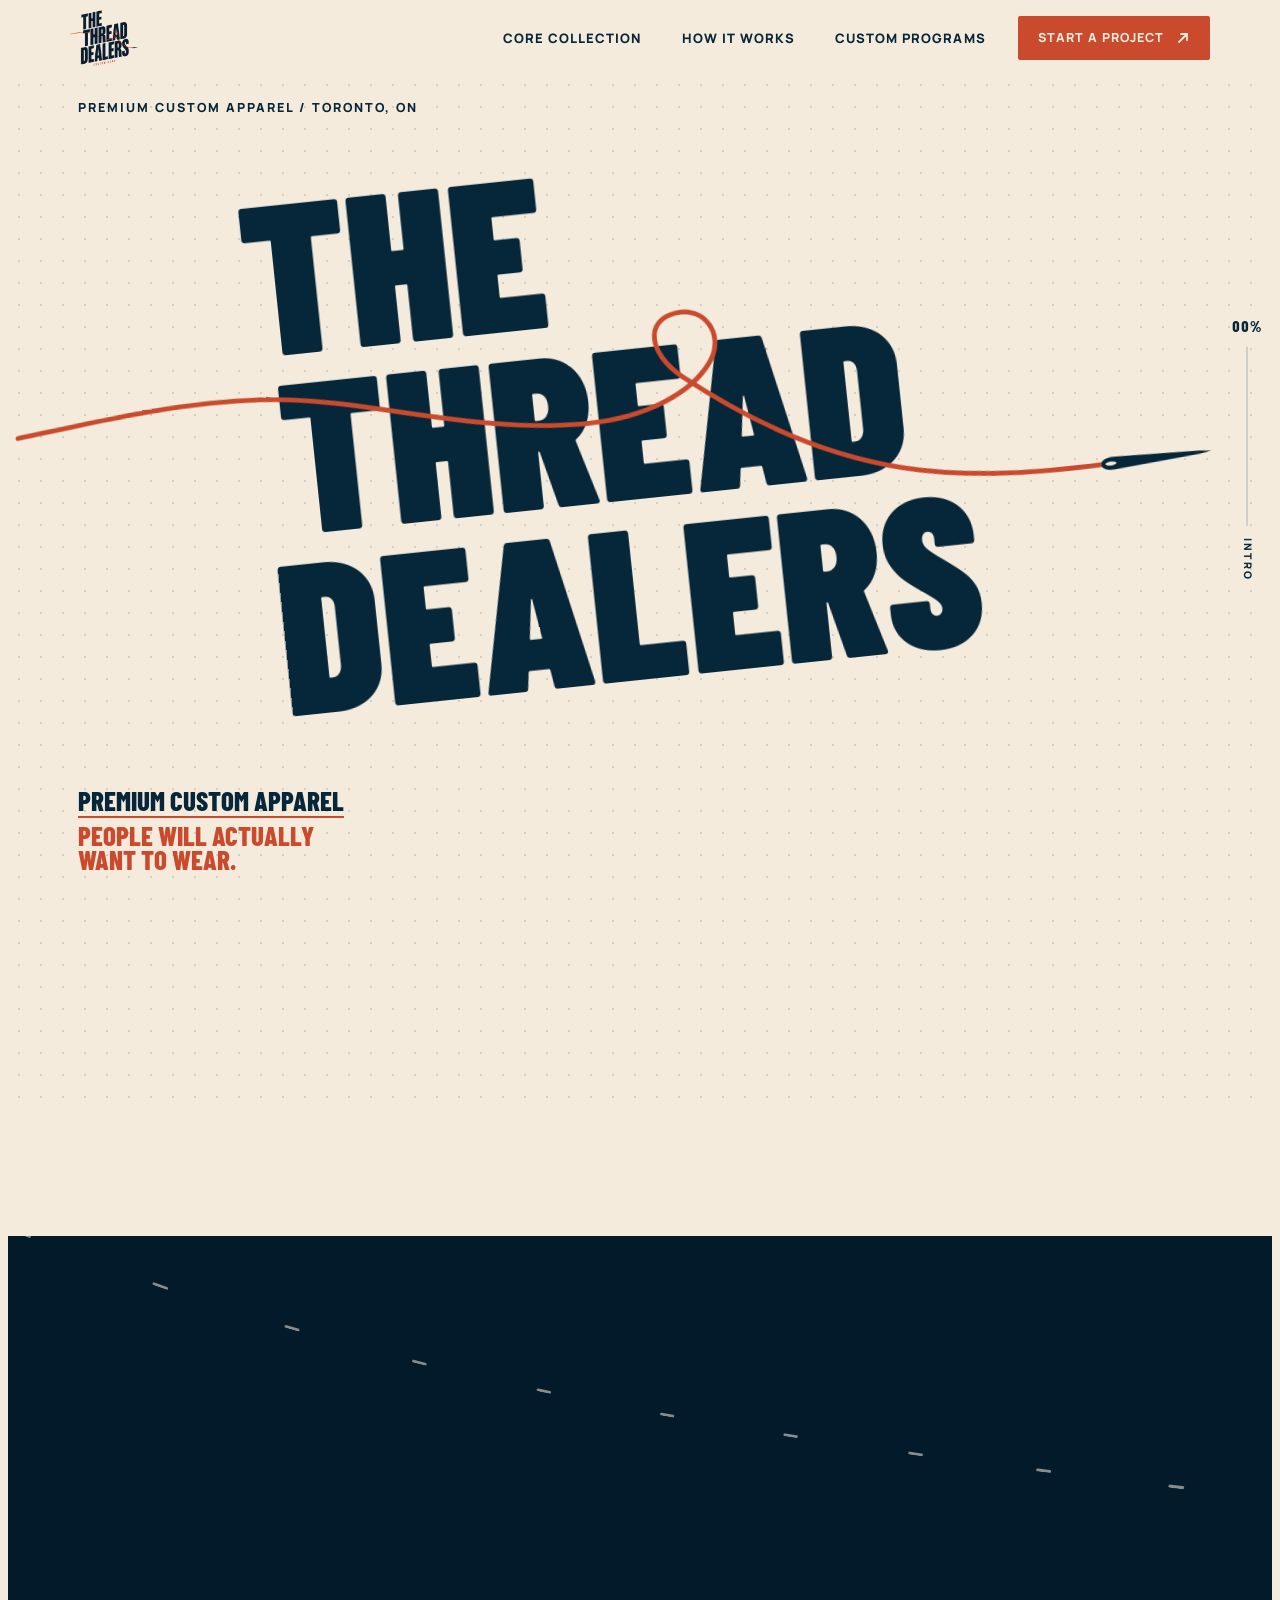
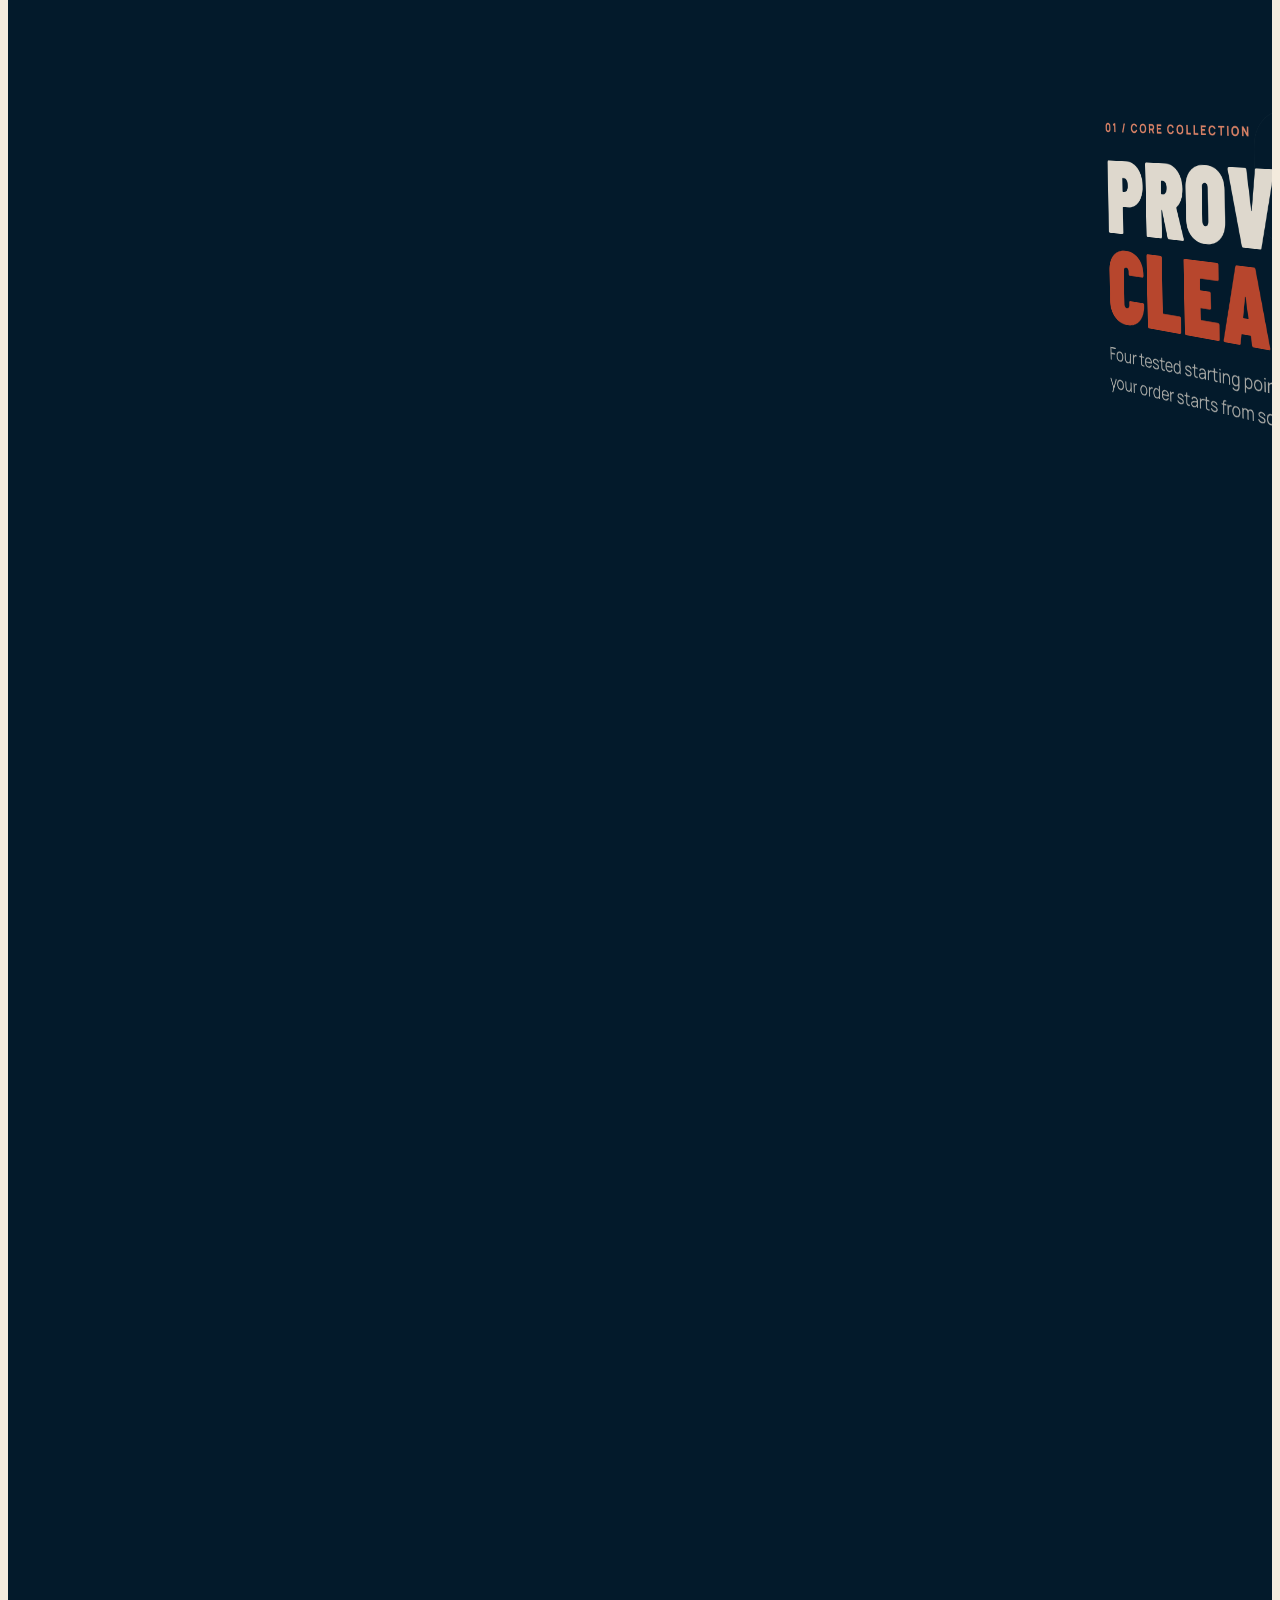
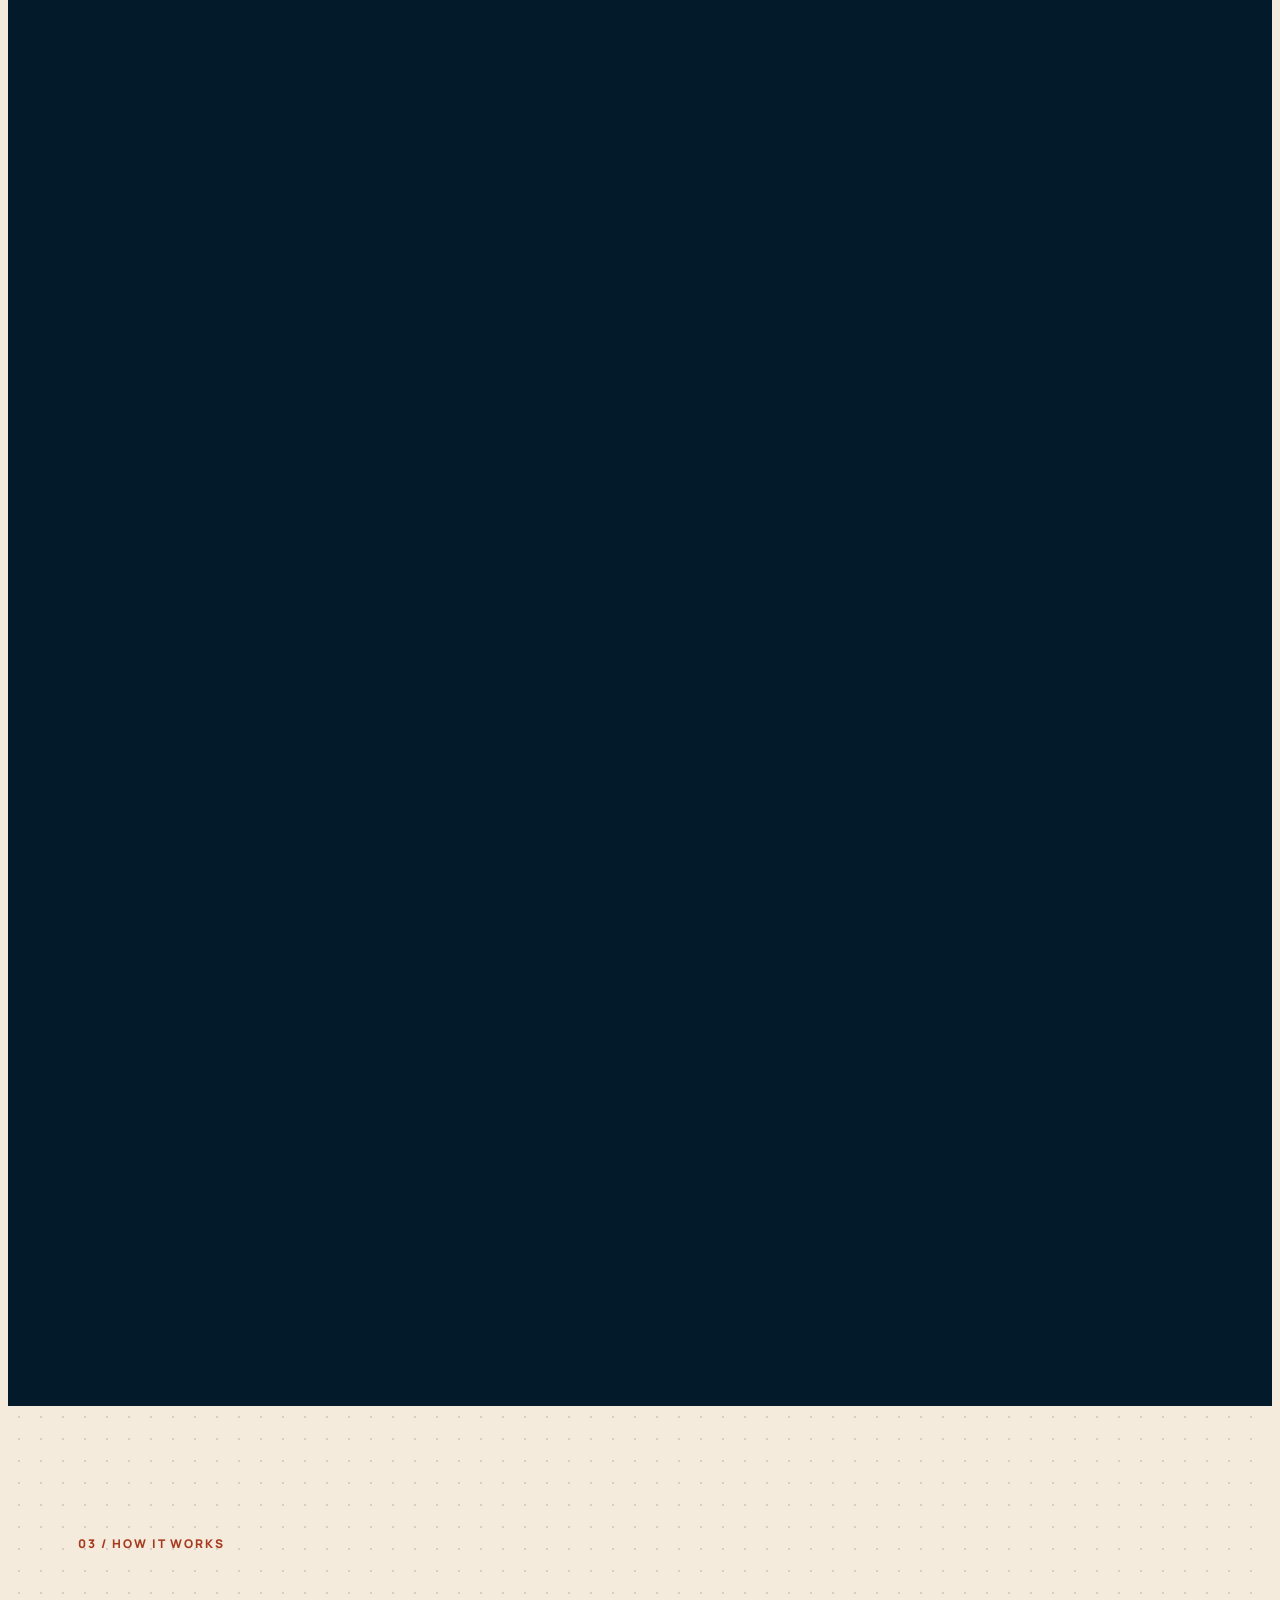
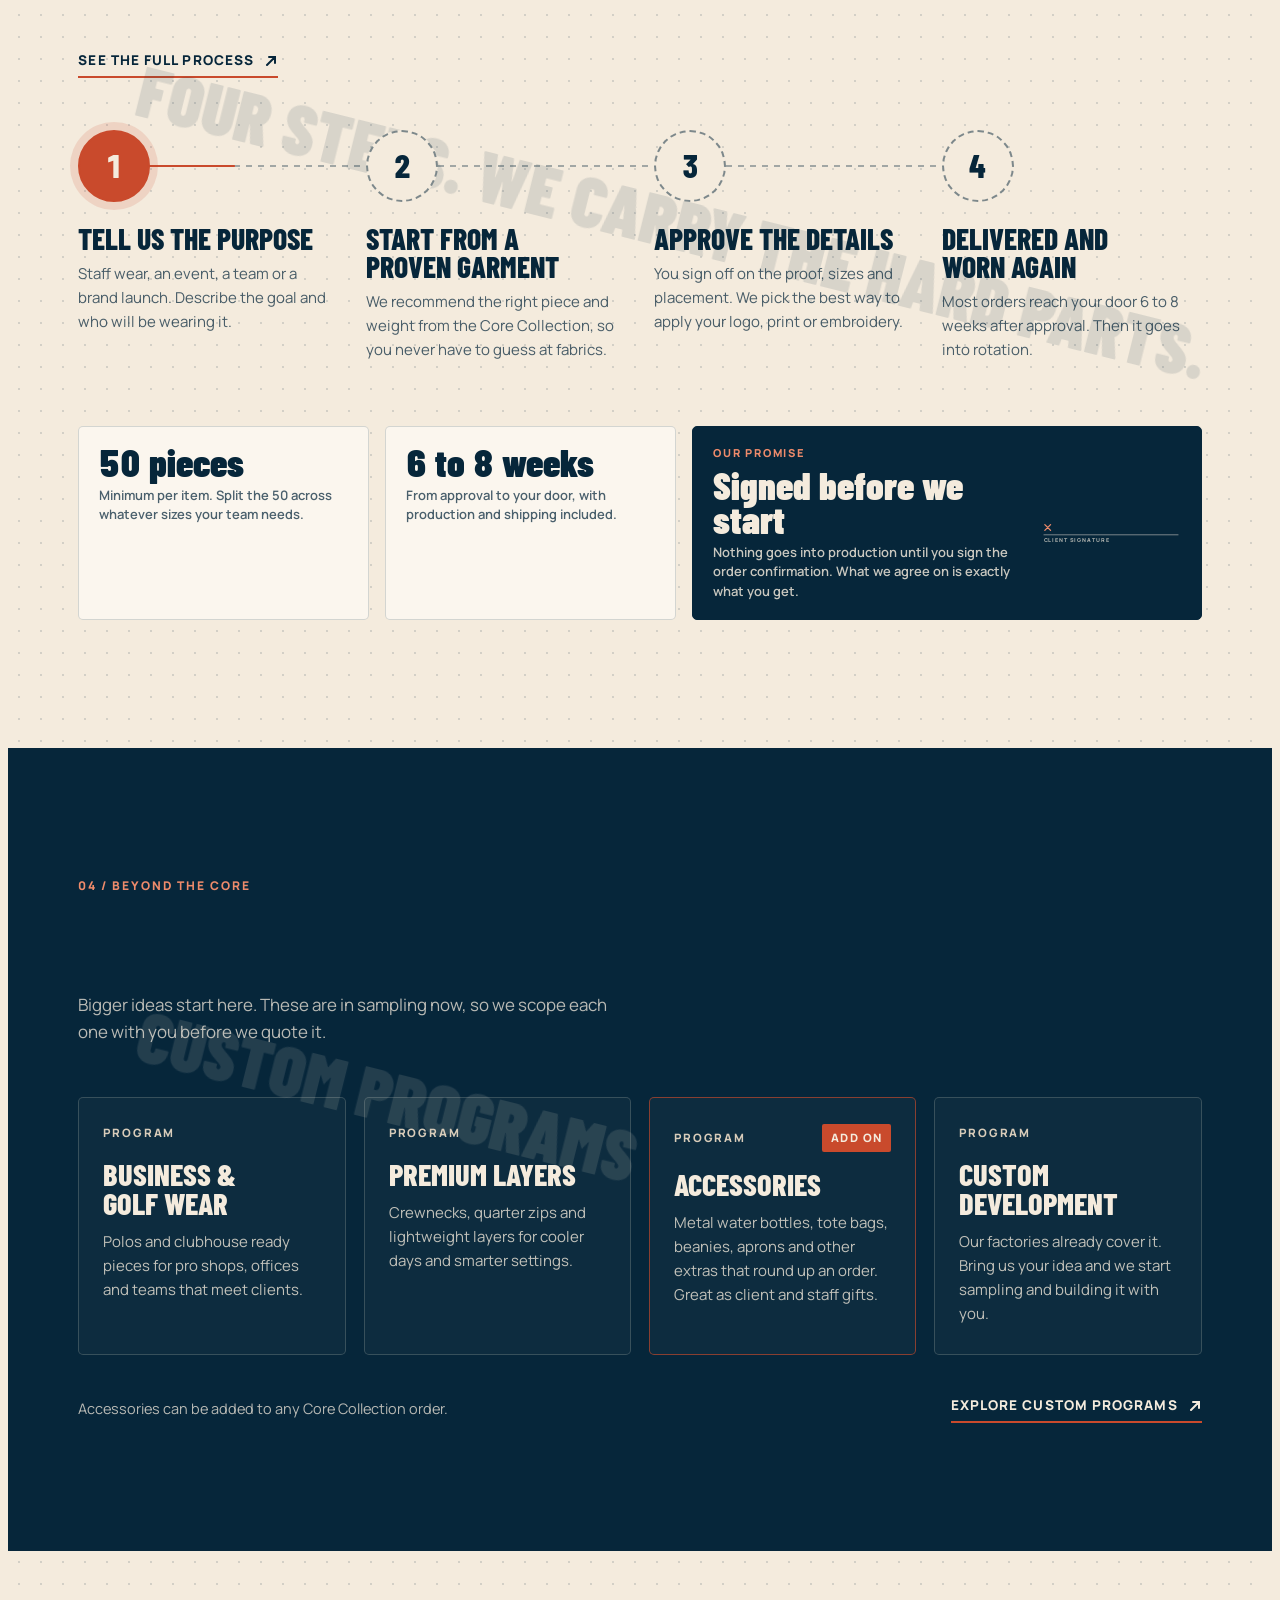
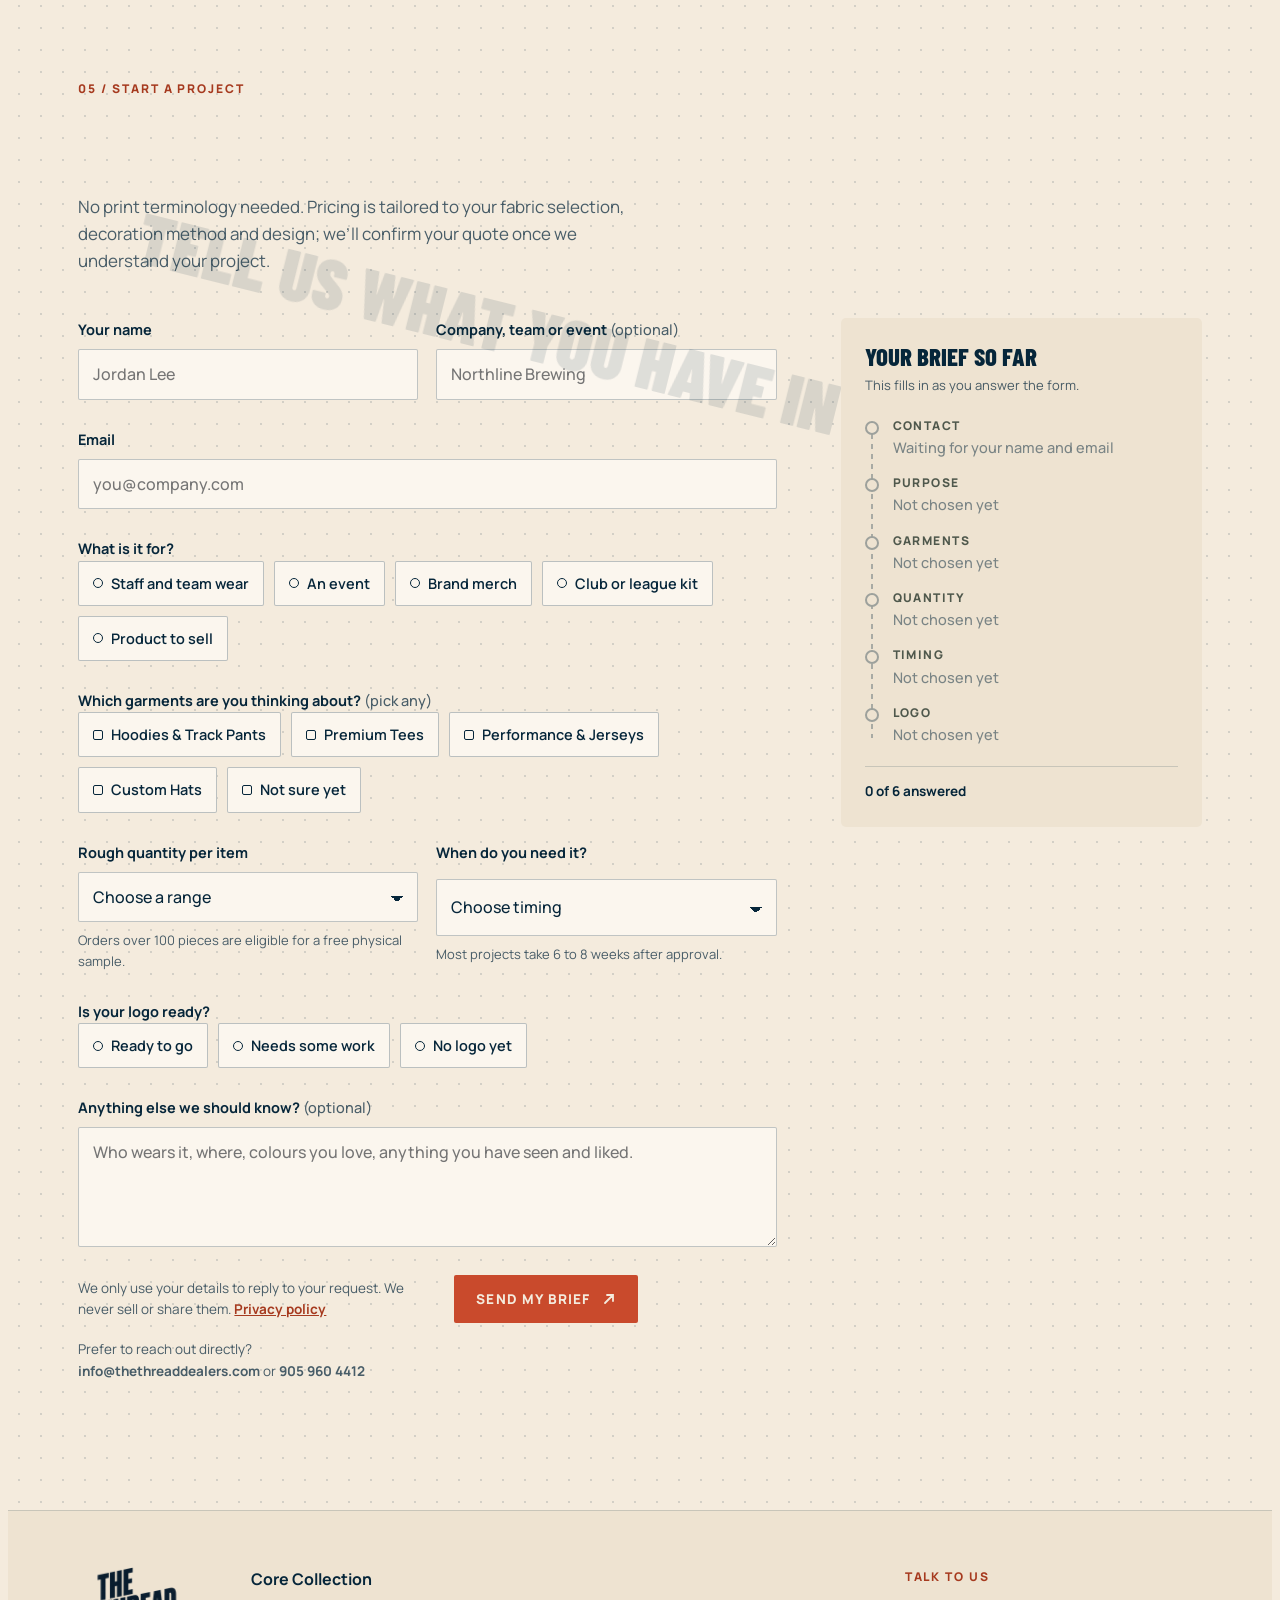
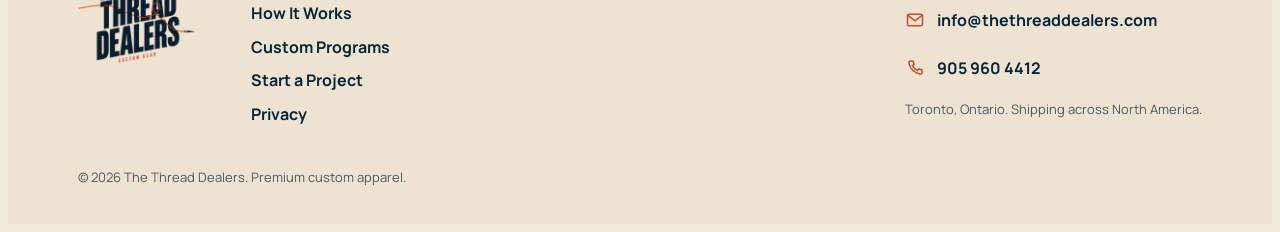
==== commit 3ef229d5: "Add a privacy policy page and launch reminders - privacy.html in the site's style, linked from every" ====
--- a/index.html
+++ b/index.html
@@ -521,6 +521,7 @@
 .chip input:focus-visible+span{outline:3px solid var(--rust);outline-offset:2px}
 .err{color:var(--rust-ink);font-size:13.5px;font-weight:700;margin:0}
 .form-foot{display:flex;flex-wrap:wrap;align-items:center;gap:16px 24px}
+.privacy-note a{color:var(--rust-ink);font-weight:700;white-space:nowrap}
 .form-foot p{margin:0;font-size:13.5px;color:var(--muted);max-width:44ch}
 .done{border:1.5px solid var(--ink);border-radius:3px;padding:22px;background:var(--paper)}
 .done h3{font-family:var(--display);font-weight:800;text-transform:uppercase;font-size:1.8rem;margin:0 0 6px;line-height:1}
@@ -1017,7 +1018,7 @@
           <div class="field"><label for="f-notes">Anything else we should know? <span class="opt">(optional)</span></label><textarea id="f-notes" name="notes" placeholder="Who wears it, where, colours you love, anything you have seen and liked."></textarea></div>
           <p class="err" id="form-err" hidden></p>
           <div class="form-foot" id="form-foot">
-            <p class="hint privacy-note">We only use your details to reply to your request. We never sell or share them.</p>
+            <p class="hint privacy-note">We only use your details to reply to your request. We never sell or share them. <a href="privacy.html">Privacy policy</a></p>
             <button class="btn" type="submit">Send my brief <svg viewBox="0 0 14 14" fill="none" stroke="currentColor" stroke-width="1.8" stroke-linecap="round"><path d="M3 11L11 3M5 3h6v6"/></svg></button>
             <p>Prefer to reach out directly? <strong>info@thethreaddealers.com</strong> or <strong>905 960 4412</strong></p>
           </div>
@@ -1050,6 +1051,7 @@
           <li><a href="how-it-works.html">How It Works</a></li>
           <li><a href="custom-programs.html">Custom Programs</a></li>
           <li><a href="start-project.html">Start a Project</a></li>
+          <li><a href="privacy.html">Privacy</a></li>
         </ul>
       </nav>
       <div class="mail-col">
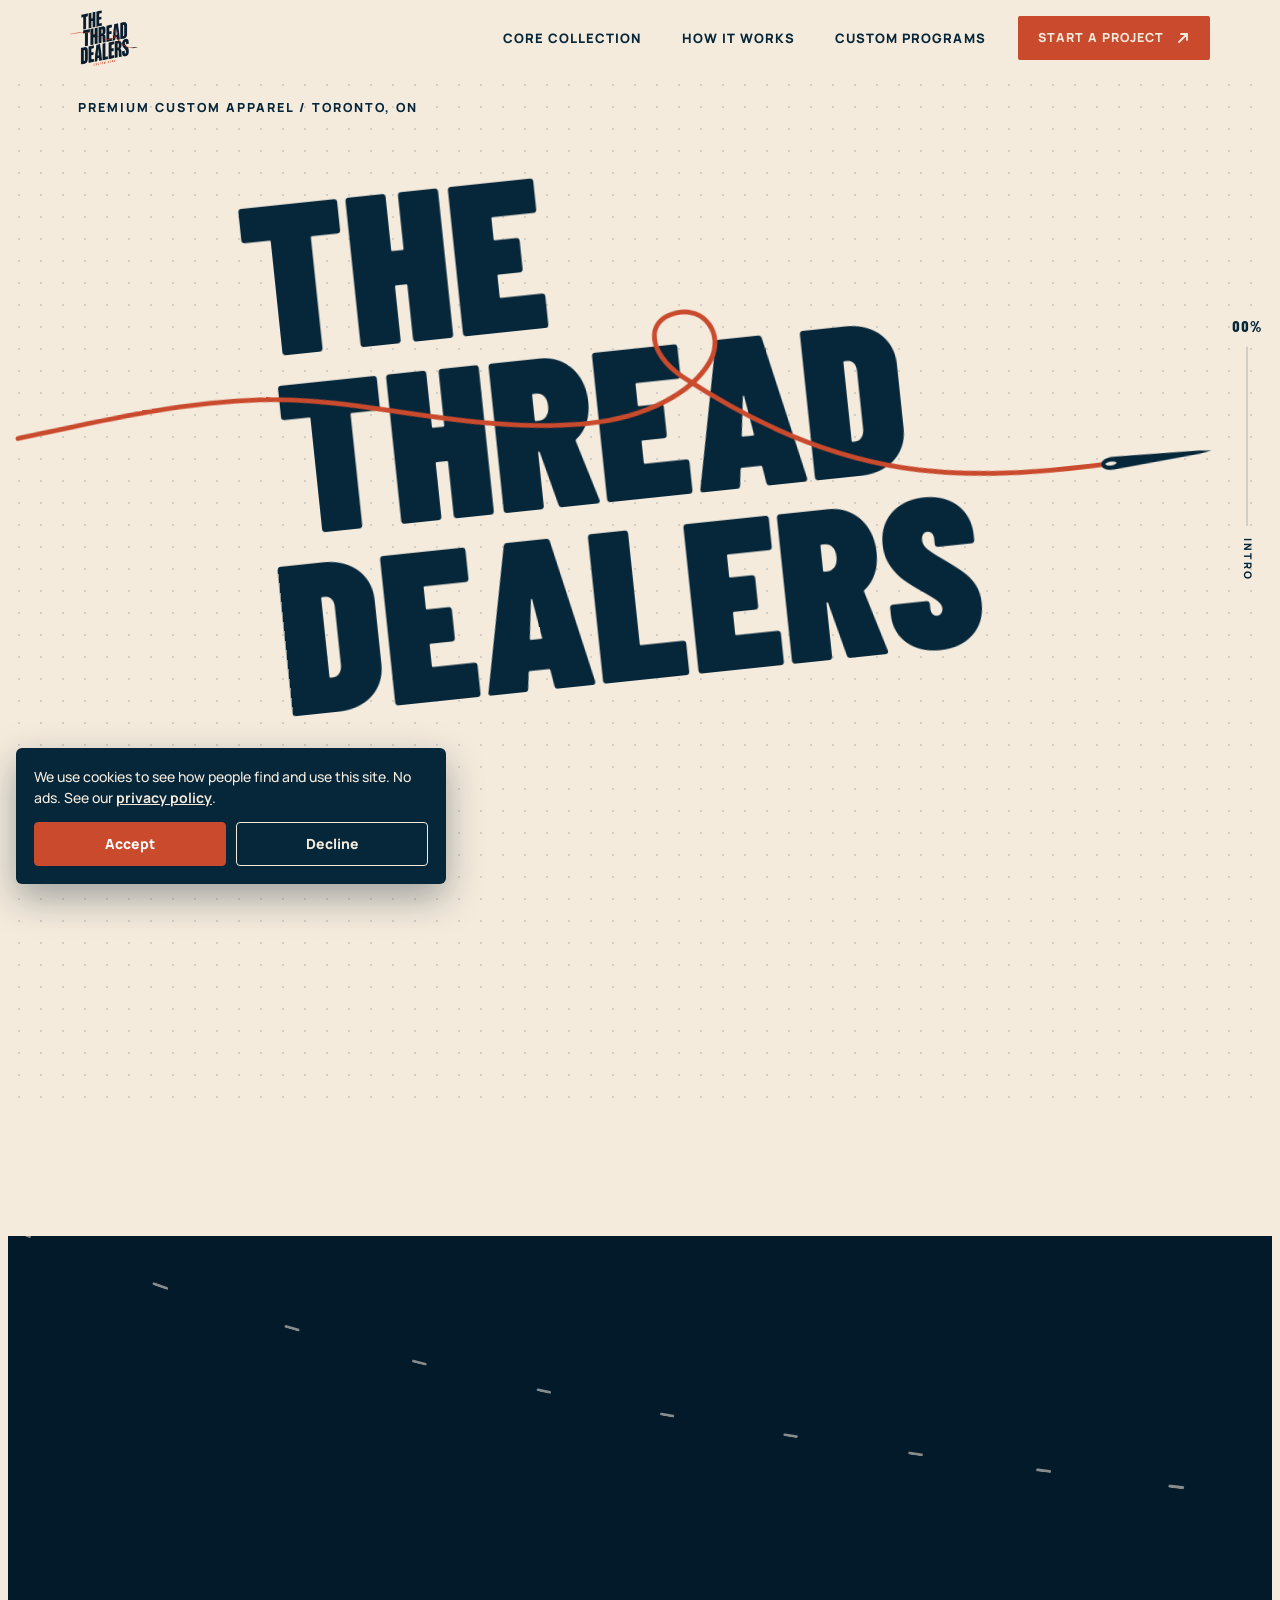
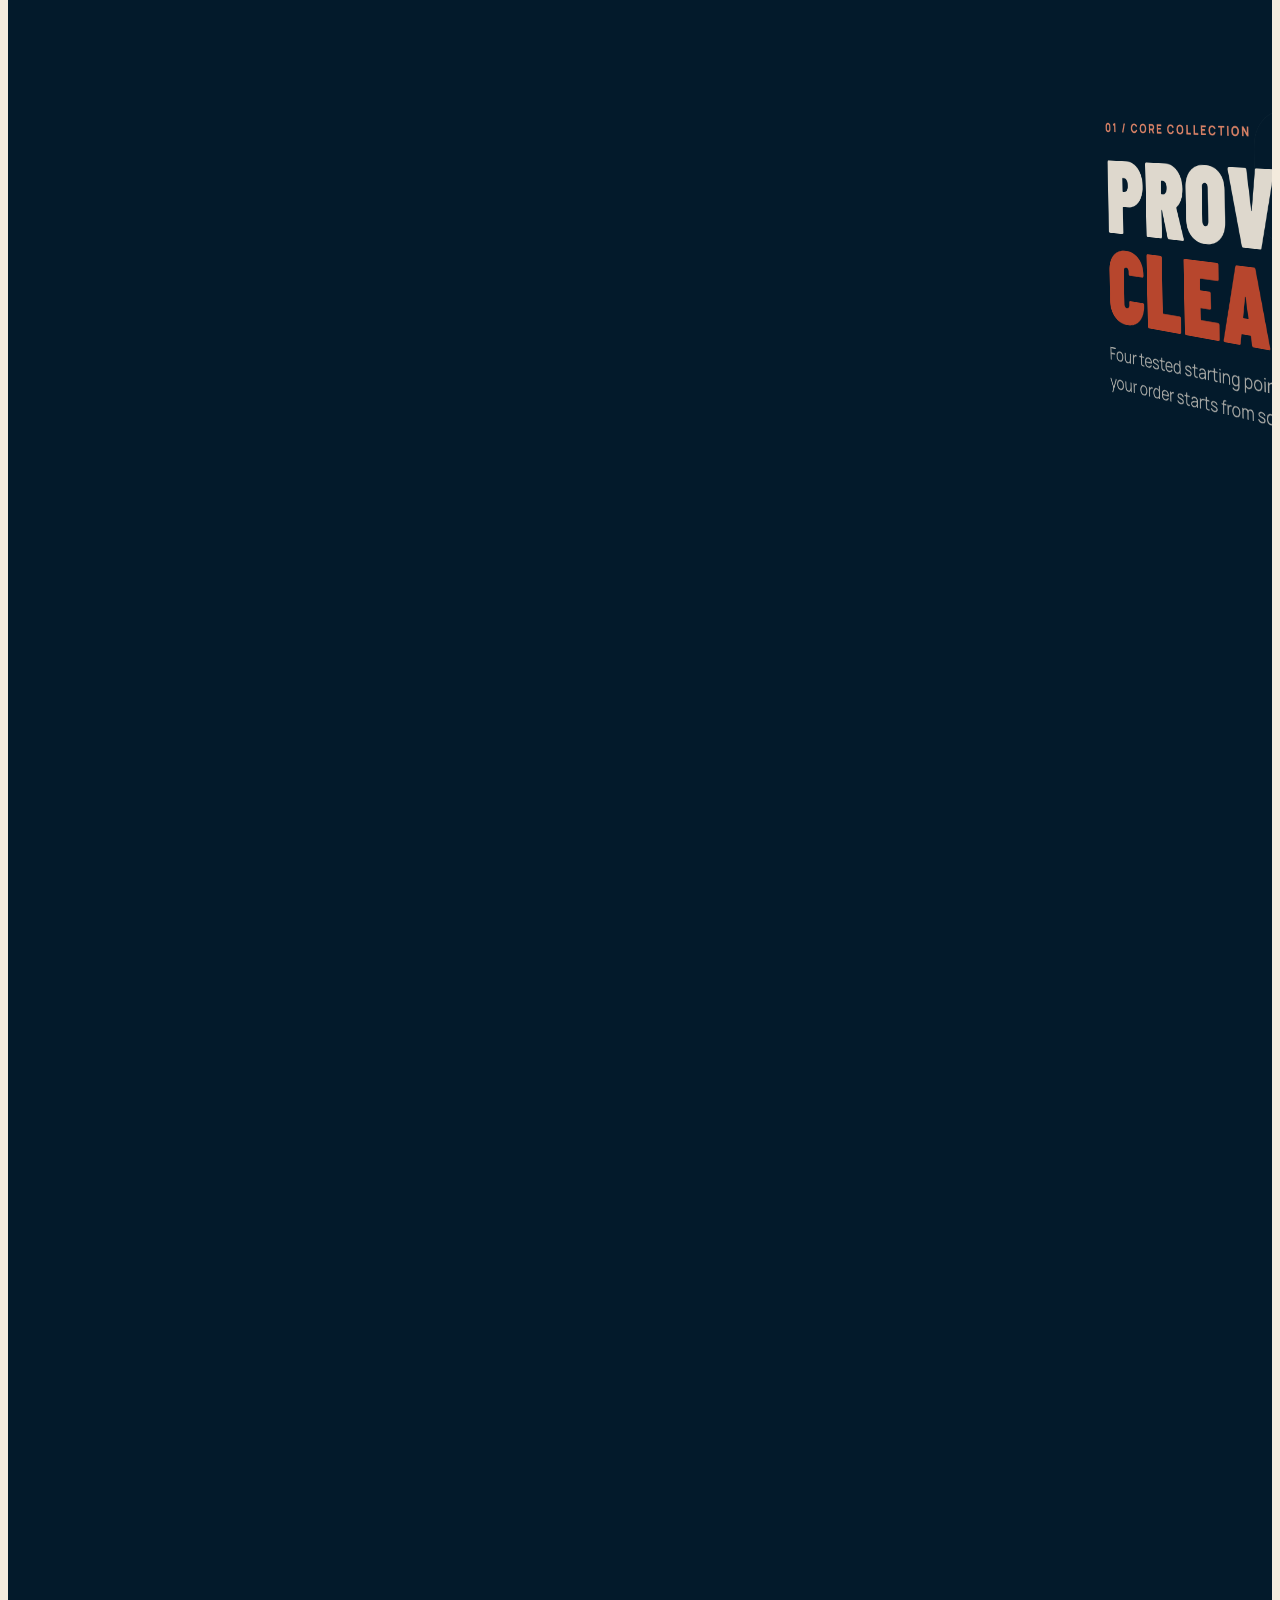
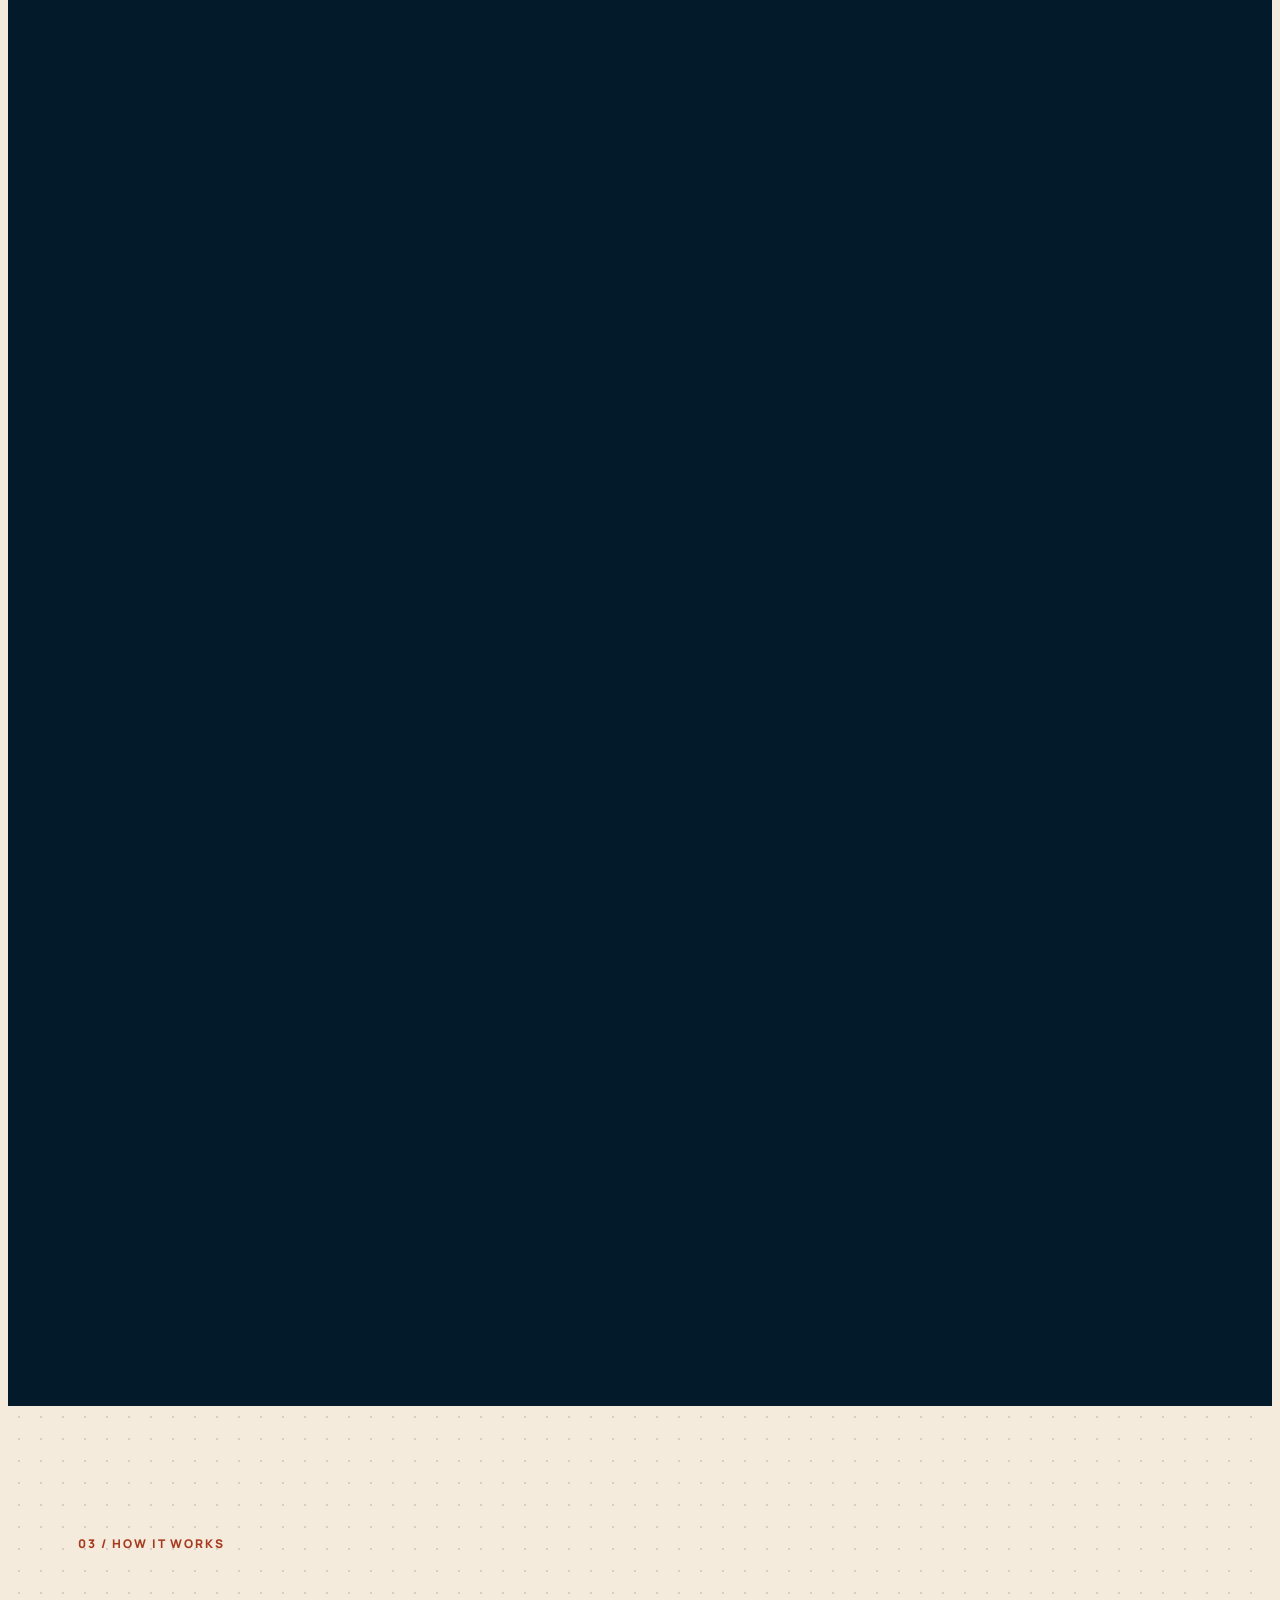
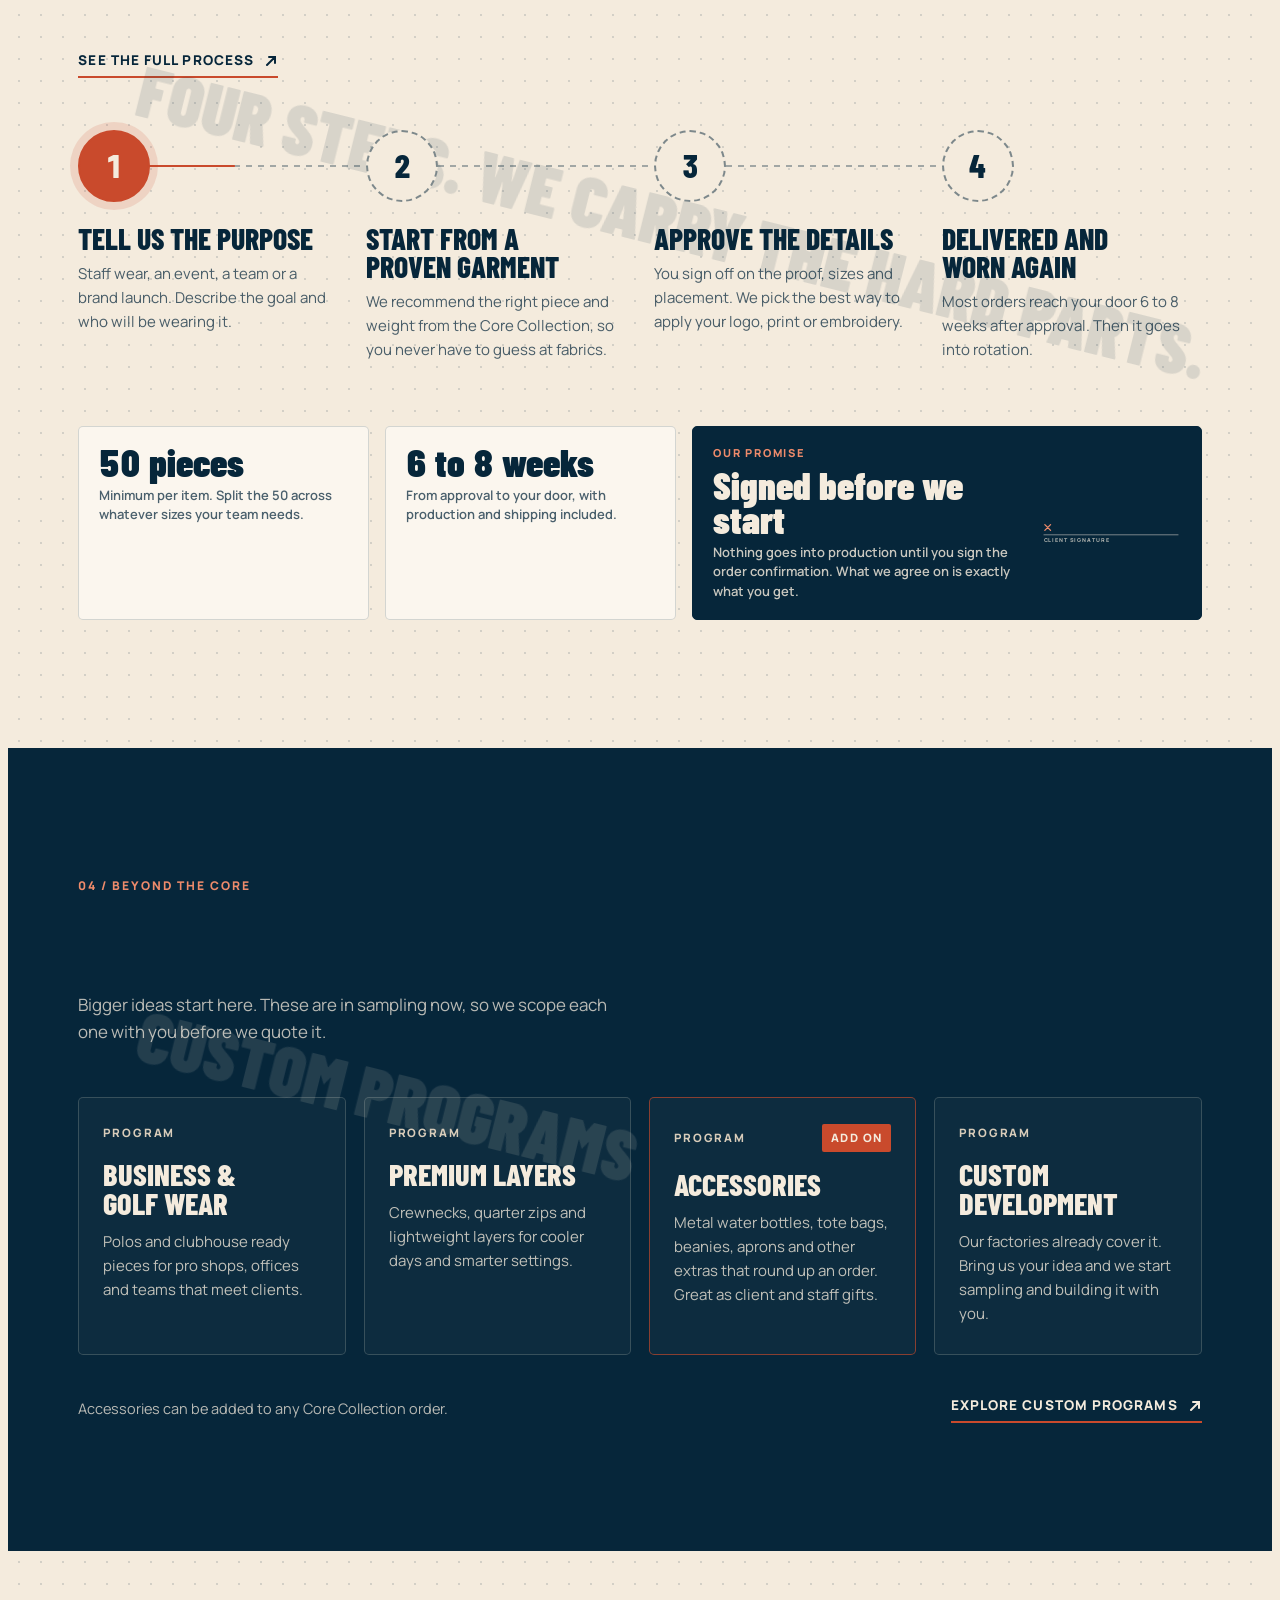
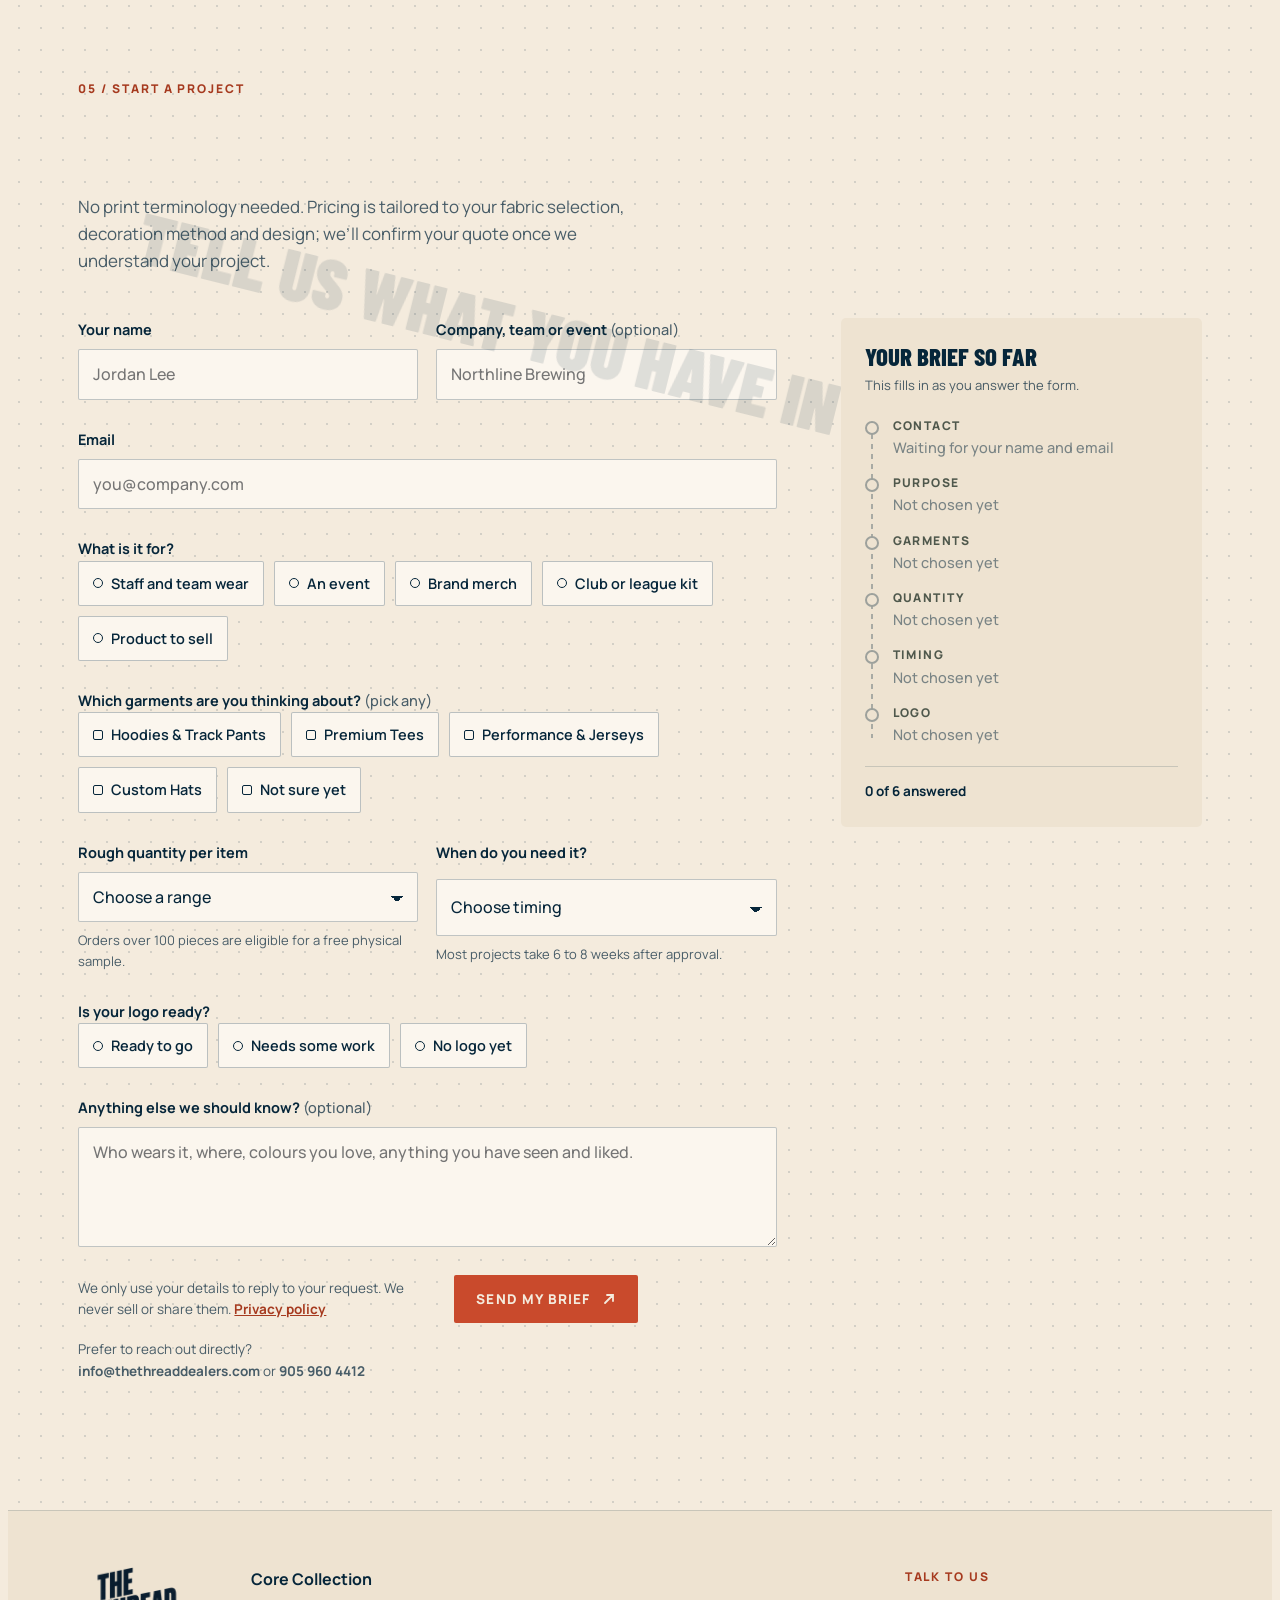
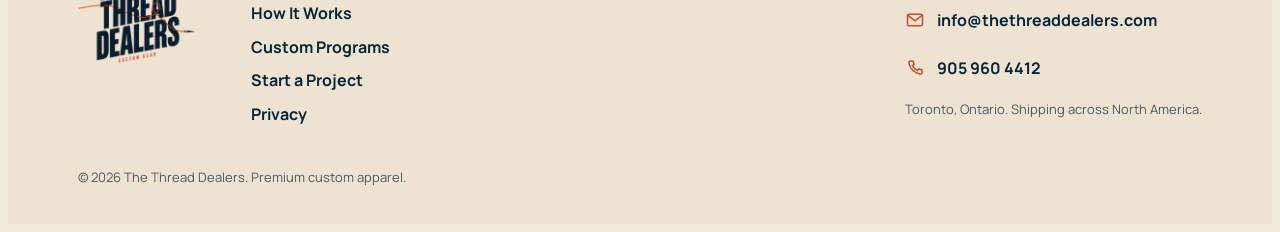
==== commit adb77c8a: "Add Google Analytics with a cookie choice and remove notes from the site Analytics loads only after " ====
--- a/index.html
+++ b/index.html
@@ -27,6 +27,8 @@
   {"@type":"Offer","itemOffered":{"@type":"Product","name":"Custom performance shirts and jerseys","url":"https://thethreaddealers.com/performance-jerseys.html"}},
   {"@type":"Offer","itemOffered":{"@type":"Product","name":"Custom hats","url":"https://thethreaddealers.com/custom-hats.html"}}]}}]}</script>
 
+<script>/* Phone logo stays hidden until it is sized and placed */
+(function(){var h=document.documentElement;h.classList.add('logo-wait');setTimeout(function(){h.classList.remove('logo-wait')},2500)})();</script>
 <link rel="preconnect" href="https://fonts.googleapis.com">
 <link rel="preconnect" href="https://fonts.gstatic.com" crossorigin>
 <link rel="stylesheet" href="https://fonts.googleapis.com/css2?family=Barlow+Condensed:wght@600;700;800;900&family=Manrope:wght@400;500;600;700;800&display=swap">
@@ -637,6 +639,8 @@
   .hero-foot{padding-top:28px}
   .hero .mega{line-height:.9}
   .hero-line{font-size:min(5.6vw,1.6rem)}
+  .hero .mega-wrap{transition:opacity .2s}
+  .logo-wait .hero .mega-wrap{opacity:0;transition:none}
 }
 .hero .hero-more{opacity:0;transform:translateY(18px);transition:opacity .6s,transform .7s cubic-bezier(.2,.8,.3,1)}
 .hero .hero-more.shown{opacity:1;transform:none}
@@ -763,6 +767,7 @@
 <link rel="stylesheet" href="signature-animation.css">
 <link rel="icon" href="favicon.ico" sizes="any"><link rel="icon" type="image/png" sizes="32x32" href="favicon-32.png"><link rel="apple-touch-icon" href="apple-touch-icon.png">
 <meta property="og:image" content="https://thethreaddealers.com/share.jpg"><meta property="og:image:width" content="1200"><meta property="og:image:height" content="630"><meta property="og:image:alt" content="The Thread Dealers, premium custom apparel"><meta name="twitter:image" content="https://thethreaddealers.com/share.jpg">
+<script src="analytics.js" defer></script>
 </head>
 <body>
 <svg width="0" height="0" style="position:absolute" aria-hidden="true" focusable="false"><defs><g id="hd-sil"><path d="M100 47 L74 44 C62 46 50 50 42 56 C34 61 29 70 27 82 C24 106 20 132 17 157 L16 160 L17 175 C24 177 32 177 39 175 L38 160 C40 138 43 114 46 95 C47 122 48 150 49 170 C49 176 49 181 50 187 L100 188 L150 187 C151 181 151 176 151 170 C152 150 153 122 154 95 C157 114 160 138 162 160 L161 175 C168 177 176 177 183 175 L184 160 L183 157 C180 132 176 106 173 82 C171 70 166 61 158 56 C150 50 138 46 126 44 L100 47 Z"/><path d="M74 45 C69 30 80 11 100 9 C120 11 131 30 126 45 C118 55 109 59 100 59 C91 59 82 55 74 45 Z"/></g><g id="hd-dark"><path d="M84 45 C84 32 92 21 100 21 C108 21 116 32 116 45 C112 51 106 54 100 54 C94 54 88 51 84 45 Z"/></g><g id="hd-fold"><path d="M26 104 C29 108 32 110 36 110"/><path d="M 174 104 C 171 108 168 110 164 110"/><path d="M23 128 C26 131 30 133 34 133"/><path d="M 177 128 C 174 131 170 133 166 133"/><path d="M58 100 C60 112 60 122 59 130"/><path d="M 142 100 C 140 112 140 122 141 130"/></g><g id="hd-seam"><path d="M42 56 C46 68 48 82 46 95"/><path d="M 158 56 C 154 68 152 82 154 95"/><path d="M16 160 L38 160"/><path d="M 184 160 L 162 160"/><path d="M49 170 L100 170"/><path d="M 151 170 L 100 170"/><path d="M68 124 L132 124 C134 140 138 152 142 163 L58 163 C62 152 66 140 68 124 Z"/><path d="M100 9 L100 21"/><path d="M94.5 57 C94 66 93 76 91.5 86"/><path d="M105.5 57 C106 66 107 76 108.5 86"/><path d="M90 86 L93 93 M110 86 L107 93"/><path d="M92.7 57 a1.8 1.8 0 1 0 3.6 0 a1.8 1.8 0 1 0 -3.6 0"/><path d="M103.7 57 a1.8 1.8 0 1 0 3.6 0 a1.8 1.8 0 1 0 -3.6 0"/></g><g id="hd-rib"><path d="M19 162 L19 174"/><path d="M22 162 L22 174"/><path d="M25 162 L25 174"/><path d="M28 162 L28 174"/><path d="M31 162 L31 174"/><path d="M34 162 L34 174"/><path d="M165 162 L165 174"/><path d="M168 162 L168 174"/><path d="M171 162 L171 174"/><path d="M174 162 L174 174"/><path d="M177 162 L177 174"/><path d="M180 162 L180 174"/><path d="M52 172 L52 186"/><path d="M56 172 L56 186"/><path d="M60 172 L60 186"/><path d="M64 172 L64 186"/><path d="M68 172 L68 186"/><path d="M72 172 L72 186"/><path d="M76 172 L76 186"/><path d="M80 172 L80 186"/><path d="M84 172 L84 186"/><path d="M88 172 L88 186"/><path d="M92 172 L92 186"/><path d="M96 172 L96 186"/><path d="M100 172 L100 186"/><path d="M104 172 L104 186"/><path d="M108 172 L108 186"/><path d="M112 172 L112 186"/><path d="M116 172 L116 186"/><path d="M120 172 L120 186"/><path d="M124 172 L124 186"/><path d="M128 172 L128 186"/><path d="M132 172 L132 186"/><path d="M136 172 L136 186"/><path d="M140 172 L140 186"/><path d="M144 172 L144 186"/><path d="M148 172 L148 186"/></g><g id="hd-stitch"><path d="M70 127 L130 127"/><path d="M51 167 L149 167"/><path d="M86 48 C90 54 95 57 100 57 C105 57 110 54 114 48"/><path d="M18 157 L38 157"/><path d="M 182 157 L 162 157"/><path d="M62 152 C64 145 66 137 67 129"/><path d="M 138 152 C 136 145 134 137 133 129"/></g><g id="tp-sil"><path d="M100 18 L58 18 L57 34 C54 60 52 100 52 130 C52 150 54 164 56 172 L56 188 L86 188 L86 172 C88 140 94 100 100 74 C106 100 112 140 114 172 L114 188 L144 188 L144 172 C146 164 148 150 148 130 C148 100 146 60 143 34 L142 18 L100 18 Z"/></g><g id="tp-fold"><path d="M60 118 C64 122 70 124 76 123"/><path d="M 140 118 C 136 122 130 124 124 123"/><path d="M62 140 C66 143 71 144 76 143"/><path d="M 138 140 C 134 143 129 144 124 143"/></g><g id="tp-seam"><path d="M57 34 L143 34"/><path d="M100 34 L100 74"/><path d="M56 172 L86 172"/><path d="M 144 172 L 114 172"/><path d="M62 36 C70 46 72 56 68 67"/><path d="M 138 36 C 130 46 128 56 132 67"/><path d="M95 30 C94 40 92 47 90 55"/><path d="M 105 30 C 106 40 108 47 110 55"/><path d="M93.4 30 a1.6 1.6 0 1 0 3.2 0 a1.6 1.6 0 1 0 -3.2 0"/><path d="M103.4 30 a1.6 1.6 0 1 0 3.2 0 a1.6 1.6 0 1 0 -3.2 0"/></g><g id="tp-rib"><path d="M61 20 L61 32"/><path d="M65 20 L65 32"/><path d="M69 20 L69 32"/><path d="M73 20 L73 32"/><path d="M77 20 L77 32"/><path d="M81 20 L81 32"/><path d="M85 20 L85 32"/><path d="M89 20 L89 32"/><path d="M93 20 L93 32"/><path d="M97 20 L97 32"/><path d="M101 20 L101 32"/><path d="M105 20 L105 32"/><path d="M109 20 L109 32"/><path d="M113 20 L113 32"/><path d="M117 20 L117 32"/><path d="M121 20 L121 32"/><path d="M125 20 L125 32"/><path d="M129 20 L129 32"/><path d="M133 20 L133 32"/><path d="M137 20 L137 32"/><path d="M59 174 L59 186"/><path d="M62 174 L62 186"/><path d="M65 174 L65 186"/><path d="M68 174 L68 186"/><path d="M71 174 L71 186"/><path d="M74 174 L74 186"/><path d="M77 174 L77 186"/><path d="M80 174 L80 186"/><path d="M83 174 L83 186"/><path d="M117 174 L117 186"/><path d="M120 174 L120 186"/><path d="M123 174 L123 186"/><path d="M126 174 L126 186"/><path d="M129 174 L129 186"/><path d="M132 174 L132 186"/><path d="M135 174 L135 186"/><path d="M138 174 L138 186"/><path d="M141 174 L141 186"/></g><g id="tp-stitch"><path d="M61 37 C58 80 57 130 59 169"/><path d="M 139 37 C 142 80 143 130 141 169"/><path d="M58 37 L142 37"/></g><g id="te-sil"><path d="M100 41 C88 41 79 35 76 24 C66 26 54 29 46 32 C38 36 26 46 16 58 L32 87 C38 84 44 80 49 77 C49 110 49 150 50 185 L100 186 L150 185 C151 150 151 110 151 77 C156 80 162 84 168 87 L184 58 C174 46 162 36 154 32 C146 29 134 26 124 24 C121 35 112 41 100 41 Z"/></g><g id="te-dark"><path d="M76 24 C86 29 114 29 124 24 C121 35 112 41 100 41 C88 41 79 35 76 24 Z"/></g><g id="te-fold"><path d="M54 100 C57 116 57 130 55 142"/><path d="M 146 100 C 143 116 143 130 145 142"/><path d="M34 70 C38 72 42 72 45 70"/><path d="M 166 70 C 162 72 158 72 155 70"/></g><g id="te-seam"><path d="M76 24 C79 38 88 47 100 47"/><path d="M 124 24 C 121 38 112 47 100 47"/><path d="M46 32 C50 48 51 63 49 77"/><path d="M 154 32 C 150 48 149 63 151 77"/></g><g id="te-stitch"><path d="M52 180 L148 180"/><path d="M21 56 L36 83"/><path d="M 179 56 L 164 83"/><path d="M79 28 C83 42 90 51 100 51"/><path d="M 121 28 C 117 42 110 51 100 51"/></g><g id="je-sil"><path d="M100 57 L75 22 C64 24 52 28 44 33 C36 38 24 48 14 61 L29 89 C36 85 44 81 50 78 C50 110 50 150 51 185 L100 186 L149 185 C150 150 150 110 150 78 C156 81 164 85 171 89 L186 61 C176 48 164 38 156 33 C148 28 136 24 125 22 L100 57 Z"/></g><g id="je-dark"><path d="M75 22 C88 28 112 28 125 22 L100 57 Z"/></g><g id="je-fold"><path d="M66 104 C68 118 68 132 67 146"/><path d="M 134 104 C 132 118 132 132 133 146"/></g><g id="je-seam"><path d="M82 22 L100 48"/><path d="M 118 22 L 100 48"/><path d="M79 24 C68 40 57 62 50 78"/><path d="M 121 24 C 132 40 143 62 150 78"/><path d="M50 78 C55 84 58 88 58 92 C58 122 58 152 59 185"/><path d="M 150 78 C 145 84 142 88 142 92 C 142 122 142 152 141 185"/><path d="M75 22 C88 28 112 28 125 22"/></g><g id="je-rib"><path d="M52.8 98 a0.7 0.7 0 1 0 1.4 0 a0.7 0.7 0 1 0 -1.4 0"/><path d="M145.8 98 a0.7 0.7 0 1 0 1.4 0 a0.7 0.7 0 1 0 -1.4 0"/><path d="M52.8 104 a0.7 0.7 0 1 0 1.4 0 a0.7 0.7 0 1 0 -1.4 0"/><path d="M145.8 104 a0.7 0.7 0 1 0 1.4 0 a0.7 0.7 0 1 0 -1.4 0"/><path d="M52.8 110 a0.7 0.7 0 1 0 1.4 0 a0.7 0.7 0 1 0 -1.4 0"/><path d="M145.8 110 a0.7 0.7 0 1 0 1.4 0 a0.7 0.7 0 1 0 -1.4 0"/><path d="M52.8 116 a0.7 0.7 0 1 0 1.4 0 a0.7 0.7 0 1 0 -1.4 0"/><path d="M145.8 116 a0.7 0.7 0 1 0 1.4 0 a0.7 0.7 0 1 0 -1.4 0"/><path d="M52.8 122 a0.7 0.7 0 1 0 1.4 0 a0.7 0.7 0 1 0 -1.4 0"/><path d="M145.8 122 a0.7 0.7 0 1 0 1.4 0 a0.7 0.7 0 1 0 -1.4 0"/><path d="M52.8 128 a0.7 0.7 0 1 0 1.4 0 a0.7 0.7 0 1 0 -1.4 0"/><path d="M145.8 128 a0.7 0.7 0 1 0 1.4 0 a0.7 0.7 0 1 0 -1.4 0"/><path d="M52.8 134 a0.7 0.7 0 1 0 1.4 0 a0.7 0.7 0 1 0 -1.4 0"/><path d="M145.8 134 a0.7 0.7 0 1 0 1.4 0 a0.7 0.7 0 1 0 -1.4 0"/><path d="M52.8 140 a0.7 0.7 0 1 0 1.4 0 a0.7 0.7 0 1 0 -1.4 0"/><path d="M145.8 140 a0.7 0.7 0 1 0 1.4 0 a0.7 0.7 0 1 0 -1.4 0"/><path d="M52.8 146 a0.7 0.7 0 1 0 1.4 0 a0.7 0.7 0 1 0 -1.4 0"/><path d="M145.8 146 a0.7 0.7 0 1 0 1.4 0 a0.7 0.7 0 1 0 -1.4 0"/><path d="M52.8 152 a0.7 0.7 0 1 0 1.4 0 a0.7 0.7 0 1 0 -1.4 0"/><path d="M145.8 152 a0.7 0.7 0 1 0 1.4 0 a0.7 0.7 0 1 0 -1.4 0"/><path d="M52.8 158 a0.7 0.7 0 1 0 1.4 0 a0.7 0.7 0 1 0 -1.4 0"/><path d="M145.8 158 a0.7 0.7 0 1 0 1.4 0 a0.7 0.7 0 1 0 -1.4 0"/><path d="M52.8 164 a0.7 0.7 0 1 0 1.4 0 a0.7 0.7 0 1 0 -1.4 0"/><path d="M145.8 164 a0.7 0.7 0 1 0 1.4 0 a0.7 0.7 0 1 0 -1.4 0"/><path d="M52.8 170 a0.7 0.7 0 1 0 1.4 0 a0.7 0.7 0 1 0 -1.4 0"/><path d="M145.8 170 a0.7 0.7 0 1 0 1.4 0 a0.7 0.7 0 1 0 -1.4 0"/><path d="M52.8 176 a0.7 0.7 0 1 0 1.4 0 a0.7 0.7 0 1 0 -1.4 0"/><path d="M145.8 176 a0.7 0.7 0 1 0 1.4 0 a0.7 0.7 0 1 0 -1.4 0"/></g><g id="je-stitch"><path d="M53 180 L147 180"/><path d="M19 59 L34 86"/><path d="M 181 59 L 166 86"/><path d="M85 23 L100 44"/><path d="M 115 23 L 100 44"/></g><g id="cp-sil"><path d="M28 118 C28 80 58 46 100 44 C142 46 172 80 172 118 Z"/><path d="M24 117 C48 124 152 124 176 117 C176 134 150 150 100 152 C50 150 24 134 24 117 Z"/></g><g id="cp-dark"><path d="M24 117 C24 134 50 150 100 152 C150 150 176 134 176 117 C179 131 162 153 100 157 C38 153 21 131 24 117 Z"/></g><g id="cp-seam"><path d="M100 44 L100 121"/><path d="M100 44 C82 56 72 86 70 120"/><path d="M100 44 C118 56 128 86 130 120"/><path d="M27 117 C55 124 145 124 173 117"/></g><g id="cp-rib"><path d="M100 44 C72 50 46 80 42 119"/><path d="M100 44 C128 50 154 80 158 119"/></g><g id="cp-stitch"><path d="M74 118 C76 90 84 64 97 50"/><path d="M126 118 C124 90 116 64 103 50"/><path d="M30 124 C40 138 66 147 100 148 C134 147 160 138 170 124"/><path d="M37 124 C47 135 71 141 100 142 C129 141 153 135 163 124"/><path d="M44 124 C54 131 75 136 100 137 C125 136 146 131 156 124"/><path d="M84 76 L116 76 L116 96 L84 96 Z"/></g><g id="cp-btn"><ellipse cx="100" cy="43.5" rx="8.5" ry="3.8"/><ellipse cx="74" cy="72" rx="2.8" ry="3.4"/><ellipse cx="126" cy="72" rx="2.8" ry="3.4"/></g></defs></svg>
@@ -1141,7 +1146,7 @@
   /* Scroll world */
   var topPct=$('#topPct'), railNum=$('#railNum'), railFill=$('#railFill'), railLabel=$('#railLabel');
   var chapters=$$('[data-chapter]'), navLinks=$$('#site-nav a');
-  var megaWrap=$('.mega-wrap'), orbits=$$('[data-orbit]');
+  var megaWrap=$('.mega-wrap'), orbits=$$('[data-orbit]'), heroPeak=scrollY, heroSettled=false;
   var spiral=$('#collection'), scene=$('#scene'), world=$('#world'), cards=$$('.card',world);
   var titlePanel=$('#titlePanel'), titleHome=titlePanel.parentNode, titleNext=titlePanel.nextSibling;
   var hud=$('#hud'), ticks=$$('#hudTicks i'), qpanel=$('#qpanel'), hint=$('#scrollHint');
@@ -1449,6 +1454,14 @@
     if(LITE&&three){var off=sr.bottom<-40||sr.top>vh+40; if(off!==spiral.classList.contains('off')){spiral.classList.toggle('off',off); if(!off){lastActive=-2;kick(true)}}}
     if(root.classList.contains('motion')){
       var hp=clamp(scrollY/(vh*.95),0,1);
+      /* Phones: the logo tilts on the way down, then settles once you scroll back up, until you return to the top */
+      if(root.clientWidth<761){
+        var hy=scrollY;
+        if(hy>heroPeak)heroPeak=hy;
+        if(hy<=8){heroSettled=false;heroPeak=hy}else if(hy<heroPeak-12)heroSettled=true;
+        if(!heroSettled&&hy>8)megaWrap.style.transition='';
+        if(heroSettled){megaWrap.style.transition=hp<1?'transform .35s ease-out':'';hp=0}
+      }
       megaWrap.style.transform='translateX('+(-hp*6).toFixed(2)+'%) rotate('+(-6-hp*12).toFixed(2)+'deg)';
       for(var o=0;o<orbits.length;o++){
         var el=orbits[o], r=el.getBoundingClientRect(), op2=ease(map(vh-r.top,0,vh*.55));
@@ -1566,6 +1579,7 @@
     btn.disabled=true;btn.textContent='Sending…';
     fetch('/',{method:'POST',headers:{'Content-Type':'application/x-www-form-urlencoded'},body:new URLSearchParams(new FormData(form)).toString()})
       .then(function(r){if(!r.ok)throw new Error(r.status);
+        if(window.gtag)gtag('event','generate_lead');
         $('#form-foot').innerHTML='<div class="done"><h3>Brief sent</h3><p>Thanks, '+clean(val('name'))+'. Your brief is on its way to our team. We will reply to '+clean(val('email'))+' with recommendations and a quote.</p></div>'})
       .catch(function(){btn.disabled=false;btn.innerHTML=label;
         err.textContent='Sorry, that did not send. Please try again, or email us at info@thethreaddealers.com.';err.hidden=false});
@@ -1579,11 +1593,15 @@
 (function(){var t=document.querySelector('.hero-first .hero-title'),g=document.querySelector('.hero .mega'),w=document.querySelector('.hero .mega-wrap');if(!t||!g)return;
 var p=document.getElementById('threadPath'),sv=w.querySelector('.thread'),ph=matchMedia('(max-width:760px)');
 if(ph.matches&&p.dataset.dPhone)p.setAttribute('d',p.dataset.dPhone);
-function fit(){g.style.fontSize='40px';g.style.marginLeft='';var cs=getComputedStyle(t),h=t.clientHeight-parseFloat(cs.paddingTop)-parseFloat(cs.paddingBottom),cw=t.clientWidth,r=w.getBoundingClientRect(),wd=r.width;
-if(ph.matches){var pr=p.getBoundingClientRect(),u=sv.getBoundingClientRect().width/1600;wd=Math.max(r.right,pr.right+140*u)-Math.min(r.left,pr.left);cw=innerWidth-24}
+function fit(){var tf=w.style.transform;w.style.transform='';g.style.fontSize='40px';g.style.marginLeft='';var cs=getComputedStyle(t),h=t.clientHeight-parseFloat(cs.paddingTop)-parseFloat(cs.paddingBottom),cw=t.clientWidth,r=w.getBoundingClientRect(),wd=r.width;
+if(ph.matches){var pr=p.getBoundingClientRect(),u=sv.getBoundingClientRect().width/1600;wd=Math.max(r.right,pr.right+140*u)-Math.min(r.left,pr.left);cw=document.documentElement.clientWidth-24}
 var fs=Math.min(h/(r.height/40),cw*(ph.matches?1:.92)/(wd/40),320);g.style.fontSize=Math.max(fs,48)+'px';
-if(ph.matches){var a=w.getBoundingClientRect(),b=p.getBoundingClientRect(),L=Math.min(a.left,b.left);g.style.marginLeft=(12-L)+'px'}}
-fit();addEventListener('resize',fit);addEventListener('load',fit);document.fonts&&document.fonts.ready.then(fit)})();</script>
+if(ph.matches){var a=w.getBoundingClientRect(),b=p.getBoundingClientRect(),L=Math.min(a.left,b.left);g.style.marginLeft=(12-L)+'px'}w.style.transform=tf}
+/* Phone address bars fire resize while scrolling; only a new width needs a refit */
+var lw=document.documentElement.clientWidth;function onResize(){var cw=document.documentElement.clientWidth;if(ph.matches&&cw===lw)return;lw=cw;fit()}
+function show(){fit();document.documentElement.classList.remove('logo-wait')}
+fit();addEventListener('resize',onResize);addEventListener('load',fit);
+if(document.fonts){var fl=document.fonts.load('900 40px "Barlow Condensed"').catch(function(){});fl.then(fit);document.fonts.ready.then(fit);Promise.race([fl,new Promise(function(r){setTimeout(r,1500)})]).then(show)}else show()})();</script>
 <script>(function(){var m=document.querySelectorAll('.hero-more');function u(){var on=scrollY>30;m.forEach(function(e){e.classList.toggle('shown',on)})}addEventListener('scroll',u,{passive:true});u()})();</script>
 <script src="signature-animation.js" defer></script>
 </body>
